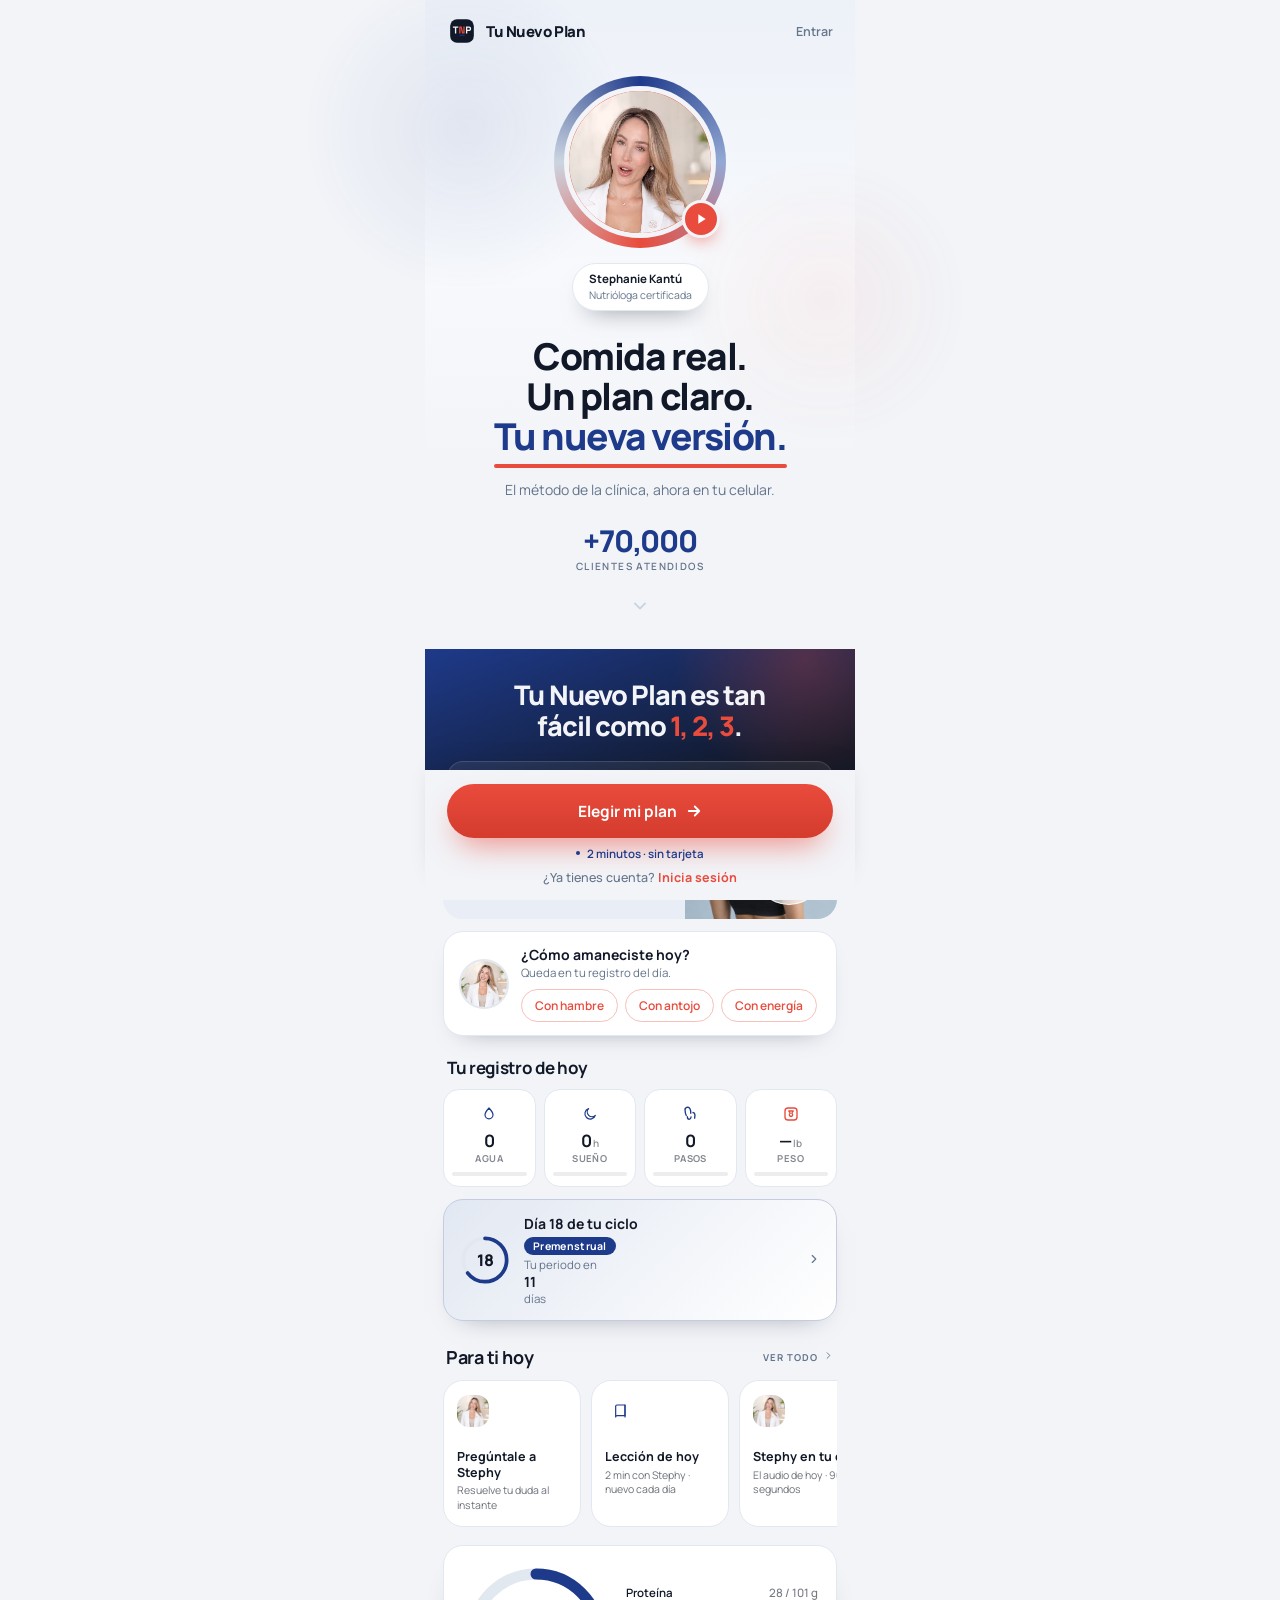
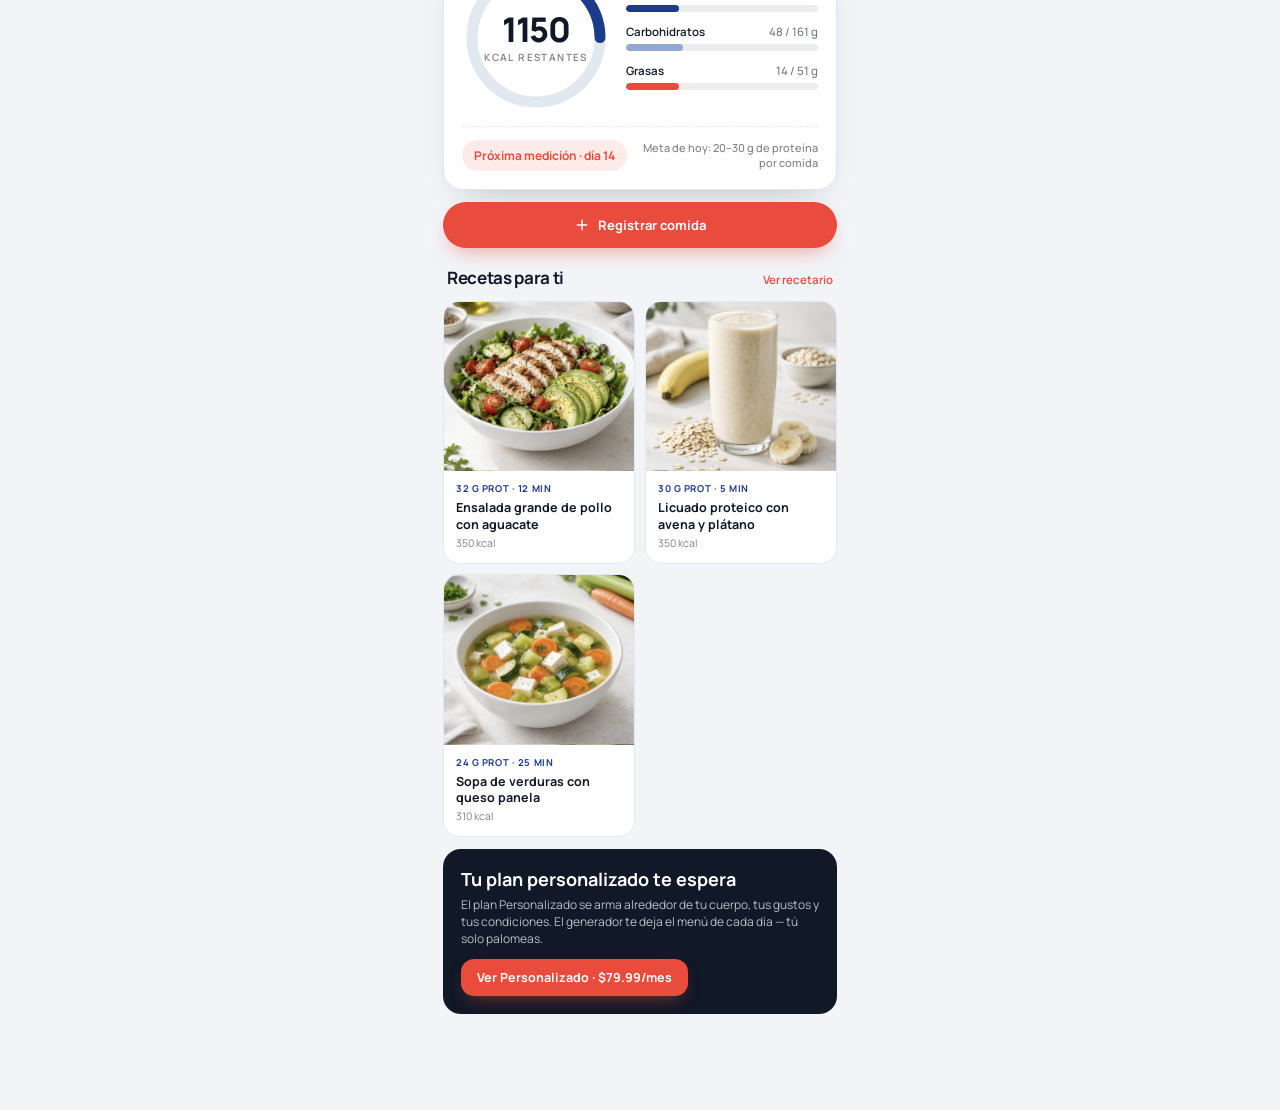
==== tnp-app-github/index.html @ 5e29c519 "Lanzamiento con tres planes: los demas programas pasan a Personalizado" ====
<!DOCTYPE html>
<html lang="es">
<head>
<meta charset="UTF-8">
<meta name="viewport" content="width=device-width, initial-scale=1.0, maximum-scale=1, user-scalable=no">
<meta name="theme-color" content="#F2F4F8">
<meta name="apple-mobile-web-app-capable" content="yes">
<meta name="apple-mobile-web-app-title" content="TNP">
<link rel="manifest" href="manifest.webmanifest">
<link rel="apple-touch-icon" sizes="180x180" href="/apple-touch-icon.png">
<title>TNP · Tu Nuevo Plan</title>
<link rel="preconnect" href="https://fonts.googleapis.com">
<link rel="preconnect" href="https://fonts.gstatic.com" crossorigin>
<link href="https://fonts.googleapis.com/css2?family=Manrope:wght@400;500;600;700;800&family=DM+Sans:opsz,wght@9..40,400;9..40,500&display=swap" rel="stylesheet">
<style>
  :root{
    /* ===== PALETA OFICIAL TNP (Brand Bible v1.0) ===== */
    --navy:#1E3A8A;      /* institucional  15% */
    --coral:#E94B3C;     /* accion / CTA    7% */
    --tinta:#111827;     /* texto          20% */
    --papel:#F2F4F8;     /* fondo          55% */
    --gris-l:#CBD5E1;    /* bordes fuertes  3% */
    --borde:#E2E8F0;     /* hairlines */
    --gris:#64748B;      /* texto secundario */
    --sombra:17,24,39;
    /* alias heredados -> todos colapsan a navy/coral/gris (el bible prohibe un color por plan) */
    --salvia:#1E3A8A; --oro:#1E3A8A; --teal:#1E3A8A; --rosewood:#1E3A8A;
    --terracota:#E94B3C; --sage:#1E3A8A; --glp:#1E3A8A; --rosa:#1E3A8A;
    --blush:#E8EDF6; --blush2:#E2E8F2; --durazno:#DCE3EE; --sup:#FFFFFF;
  }
  *{margin:0;padding:0;box-sizing:border-box;-webkit-tap-highlight-color:transparent}
  html,body{height:100%}
  body{background:var(--papel);color:var(--tinta);font-family:'Manrope',system-ui,sans-serif;-webkit-font-smoothing:antialiased}
  #app{max-width:430px;margin:0 auto;min-height:100dvh;display:flex;flex-direction:column;position:relative;background:var(--papel)}
  main{flex:1;padding:14px 18px 96px}
  .view{display:none;animation:fade .34s cubic-bezier(.22,.9,.3,1)}
  .view.on{display:block}
  @keyframes fade{from{opacity:0;transform:translateY(10px) scale(.994)}to{opacity:1;transform:none}}
  h2{font-family:'Manrope',system-ui,sans-serif;font-weight:800;letter-spacing:-0.032em}

  /* HOY */
  .hello{display:flex;justify-content:space-between;align-items:center;padding:8px 4px 2px}
  .hello h2{font-size:24px}
  .hello .sub{font-size:12px;font-weight:500;color:color-mix(in srgb,var(--tinta) 62%,var(--papel));margin-top:3px}
  .hello .sub b{color:var(--coral);font-weight:700}
  .avatar{width:42px;height:42px;border-radius:50%;background:var(--tinta);color:var(--papel);display:flex;align-items:center;justify-content:center;font-family:'Manrope',system-ui,sans-serif;font-weight:700;font-size:15px;position:relative;flex:none}
  .avatar::after{content:"";position:absolute;inset:-3px;border-radius:50%;border:2px solid var(--oro);opacity:.7}
  .week{display:flex;justify-content:space-between;margin:16px 2px 6px}
  .day{display:flex;flex-direction:column;align-items:center;gap:6px;font-size:10px;font-weight:600;letter-spacing:.08em;color:color-mix(in srgb,var(--tinta) 55%,var(--papel))}
  .day .n{width:36px;height:36px;border-radius:50%;display:flex;align-items:center;justify-content:center;font-size:13px;font-weight:600;color:var(--tinta);background:#fff;border:1px solid var(--borde)}
  .day.done .n{background:color-mix(in srgb,var(--salvia) 26%,#fff);border-color:color-mix(in srgb,var(--salvia) 55%,#fff);color:var(--sage)}
  .day.today .n{background:var(--coral);border-color:var(--coral);color:#fff;box-shadow:0 6px 14px -4px rgba(233,75,60,.55)}
  .day.today{color:var(--coral)}
  .card{background:#fff;border:1px solid var(--borde);border-radius:20px;padding:18px;margin-top:14px;position:relative;box-shadow:0 18px 34px -22px rgba(17,24,39,.32)}
  .hero{display:flex;gap:16px;align-items:center}
  .ringbox{position:relative;width:148px;height:148px;flex:none}
  .ringbox svg{transform:rotate(-90deg)}
  .ringlbl{position:absolute;inset:0;display:flex;flex-direction:column;align-items:center;justify-content:center;text-align:center}
  .ringlbl .big{font-family:'Manrope',system-ui,sans-serif;font-weight:800;font-size:34px;letter-spacing:-0.03em;line-height:1}
  .ringlbl .cap{font-size:10px;font-weight:600;letter-spacing:.14em;text-transform:uppercase;color:color-mix(in srgb,var(--tinta) 55%,#fff);margin-top:4px}
  .macros{flex:1;display:flex;flex-direction:column;gap:12px}
  .macro .top{display:flex;justify-content:space-between;font-size:11.5px;font-weight:600;margin-bottom:5px}
  .macro .top span:last-child{font-weight:500;color:color-mix(in srgb,var(--tinta) 58%,#fff)}
  .bar{height:7px;border-radius:99px;background:color-mix(in srgb,var(--tinta) 8%,#fff);overflow:hidden}
  .bar i{display:block;height:100%;border-radius:99px;transition:width .4s}
  .heroFoot{display:flex;align-items:center;justify-content:space-between;margin-top:14px;padding-top:13px;border-top:1px dashed var(--borde);gap:8px}
  .streak{display:inline-flex;align-items:center;gap:7px;font-size:12px;font-weight:700;color:var(--terracota);background:color-mix(in srgb,var(--terracota) 11%,#fff);border-radius:99px;padding:7px 12px;white-space:nowrap}
  .heroFoot .meta{font-size:11px;color:color-mix(in srgb,var(--tinta) 55%,#fff);font-weight:500;text-align:right}
  .quick{display:flex;gap:10px;margin-top:12px}
  .btn{flex:1;display:flex;align-items:center;justify-content:center;gap:8px;font-size:13px;font-weight:700;border-radius:999px;padding:14px 10px;border:none;font-family:'Manrope',system-ui,sans-serif;cursor:pointer}
  .btn.solid{background:var(--coral);color:#fff;box-shadow:0 10px 20px -8px rgba(233,75,60,.5)}
  .btn.ghost{background:#fff;border:1.5px solid color-mix(in srgb,var(--teal) 45%,#fff);color:var(--teal)}
  .btn:active{transform:scale(.98)}
  .secT{display:flex;justify-content:space-between;align-items:baseline;margin:20px 4px 10px}
  .secT h3{font-family:'Manrope',system-ui,sans-serif;font-weight:700;font-size:17px;letter-spacing:-0.02em}
  .secT a{font-size:11.5px;font-weight:600;color:var(--coral);text-decoration:none;cursor:pointer}
  .insights{display:flex;gap:10px;overflow-x:auto;padding-bottom:4px;scrollbar-width:none}
  .insights::-webkit-scrollbar{display:none}
  .ins{flex:none;width:138px;border-radius:20px;padding:14px 13px;border:1px solid transparent;cursor:pointer}
  .ins .ic{width:32px;height:32px;border-radius:12px;background:#fff;display:flex;align-items:center;justify-content:center;margin-bottom:22px}
  .ins h4{font-size:12.5px;font-weight:700;line-height:1.25;margin-bottom:3px}
  .ins p{font-size:10.5px;line-height:1.35;color:color-mix(in srgb,var(--tinta) 62%,#fff)}
  .ins.a{background:#fff;border-color:var(--borde)}
  .ins.a .ic{color:var(--rosewood)}
  .ins.b{background:#fff;border-color:var(--borde)}
  .ins.b .ic{color:var(--teal)}
  .ins.c{background:#fff;border-color:var(--borde)}
  .ins.c .ic{color:color-mix(in srgb,var(--oro) 75%,var(--tinta))}
  .meals{margin-top:4px}
  .meal{display:flex;align-items:center;gap:12px;background:#fff;border:1px solid var(--borde);border-radius:20px;padding:13px 14px;margin-top:9px;cursor:pointer;box-shadow:0 10px 20px -18px rgba(17,24,39,.35)}
  .meal .st{width:34px;height:34px;border-radius:50%;flex:none;display:flex;align-items:center;justify-content:center}
  .meal.done .st{background:color-mix(in srgb,var(--salvia) 25%,#fff);color:var(--sage)}
  .meal.next .st{background:color-mix(in srgb,var(--coral) 14%,#fff);color:var(--coral)}
  .meal.later .st{background:color-mix(in srgb,var(--tinta) 7%,#fff);color:color-mix(in srgb,var(--tinta) 45%,#fff)}
  .meal .tx{flex:1;min-width:0}
  .meal .tx b{display:block;font-size:13px;font-weight:700}
  .meal .tx span{font-size:11px;color:color-mix(in srgb,var(--tinta) 58%,#fff)}
  .meal .tx span em{font-style:normal;font-weight:600;color:var(--sage)}
  .meal .cta{font-size:11px;font-weight:700;color:var(--coral);white-space:nowrap}
  .meal .chev{color:color-mix(in srgb,var(--tinta) 35%,#fff)}
  /* upgrade CTA (nivel app) */
  .upCard{background:var(--tinta);color:#fff;border-radius:18px;padding:18px;margin-top:12px}
  .upCard h4{font-family:'Manrope',system-ui,sans-serif;font-size:18px;font-weight:700;color:#fff}
  .upCard p{font-size:12px;color:rgba(255,255,255,.72);margin:5px 0 12px}
  .upBtn{background:var(--coral);color:#fff;border:none;border-radius:13px;font-weight:700;font-size:12.5px;padding:10px 16px;font-family:'Manrope',system-ui,sans-serif;cursor:pointer;box-shadow:0 8px 18px -8px rgba(233,75,60,.6)}

  /* nav */
  .nav{position:fixed;bottom:0;left:50%;transform:translateX(-50%);width:100%;max-width:430px;display:flex;justify-content:space-around;align-items:center;background:#fff;border-top:1px solid var(--borde);padding:11px 8px calc(14px + env(safe-area-inset-bottom));z-index:50}
  .nav button{display:flex;flex-direction:column;align-items:center;gap:4px;font-size:9.5px;font-weight:600;letter-spacing:.04em;color:color-mix(in srgb,var(--tinta) 48%,#fff);background:none;border:none;font-family:'Manrope',system-ui,sans-serif;cursor:pointer}
  .nav button.on{color:var(--coral)}
  .nav button i{width:4px;height:4px;border-radius:50%;background:transparent}
  .nav button.on i{background:var(--coral)}
  .navHidden{position:absolute;width:0;height:0;opacity:0;pointer-events:none;border:none;background:none;padding:0}

  /* PLAN */
  .vhead{padding:8px 4px 2px}
  .vhead h2{font-size:24px}
  .vhead .sub{font-size:12px;font-weight:500;color:color-mix(in srgb,var(--tinta) 62%,var(--papel));margin-top:3px}
  .seg{display:flex;background:#fff;border:1px solid var(--borde);border-radius:14px;padding:4px;margin-top:12px}
  .seg button{flex:1;border:none;background:none;font-family:'Manrope',system-ui,sans-serif;font-size:12.5px;font-weight:700;padding:9px;border-radius:10px;color:color-mix(in srgb,var(--tinta) 55%,#fff);cursor:pointer}
  .seg button.on{background:var(--tinta);color:#fff}
  .pday{background:#fff;border:1px solid var(--borde);border-radius:18px;margin-top:10px;overflow:hidden}
  .pday summary{list-style:none;display:flex;align-items:center;justify-content:space-between;padding:14px 16px;font-weight:700;font-size:14px;cursor:pointer}
  .pday summary::-webkit-details-marker{display:none}
  .pday summary .kc{font-size:11px;font-weight:600;color:color-mix(in srgb,var(--tinta) 55%,#fff)}
  .pday[open] summary{border-bottom:1px solid var(--borde)}
  .prow{display:flex;gap:11px;align-items:center;padding:10px 14px;border-top:1px dashed color-mix(in srgb,var(--borde) 60%,#fff)}
  .prow:first-of-type{border-top:none}
  .prow .t{font-size:9.5px;font-weight:700;letter-spacing:.06em;text-transform:uppercase;color:#fff;background:var(--salvia);border-radius:99px;padding:3px 8px;flex:none;min-width:70px;text-align:center}
  .prow .n{font-size:12.5px;flex:1}
  .prow .m{font-size:10.5px;color:color-mix(in srgb,var(--tinta) 55%,#fff);white-space:nowrap}
  .prow .sw{font-size:10px;font-weight:700;color:var(--coral);cursor:pointer;white-space:nowrap}
  .planbtns{display:flex;gap:10px;margin-top:14px}
  /* recetario */
  .chips{display:flex;gap:7px;flex-wrap:wrap;margin-top:12px}
  .fchip{font-size:11.5px;font-weight:700;background:#fff;border:1.5px solid var(--borde);border-radius:99px;padding:7px 13px;color:color-mix(in srgb,var(--tinta) 60%,#fff);cursor:pointer;font-family:'Manrope',system-ui,sans-serif}
  .fchip.on{border-color:var(--coral);color:var(--coral);background:color-mix(in srgb,var(--coral) 8%,#fff)}
  .rgrid{display:grid;grid-template-columns:1fr 1fr;gap:10px;margin-top:12px}
  .rcard{background:#fff;border:1px solid var(--borde);border-radius:16px;padding:13px;cursor:pointer}
  .rcard .rt{font-size:9.5px;font-weight:700;letter-spacing:.06em;text-transform:uppercase;color:var(--sage);margin-bottom:5px}
  .rcard h4{font-size:12.5px;font-weight:700;line-height:1.3}
  .rcard p{font-size:10.5px;color:color-mix(in srgb,var(--tinta) 55%,#fff);margin-top:3px}

  /* RETOS */
  .retoHero{background:var(--tinta);color:#fff;border-radius:20px;padding:20px;margin-top:14px}
  .retoHero .wk{font-size:10px;font-weight:700;letter-spacing:.14em;text-transform:uppercase;color:var(--coral)}
  .retoHero h3{font-family:'Manrope',system-ui,sans-serif;font-weight:700;font-size:22px;letter-spacing:-0.02em;margin:6px 0 4px;color:#fff}
  .retoHero p{font-size:12.5px;color:rgba(255,255,255,.72)}
  .retoHero .prog{height:8px;border-radius:99px;background:rgba(255,255,255,.15);margin-top:14px;overflow:hidden}
  .retoHero .prog i{display:block;height:100%;width:57%;background:var(--coral);border-radius:99px}
  .retoHero .plabel{display:flex;justify-content:space-between;font-size:10.5px;margin-top:7px;color:rgba(255,255,255,.6)}
  /* PLAN VIVO — hero de la pestaña Plan */
  .planHero{position:relative;overflow:hidden;border-radius:20px;padding:22px 20px 20px;margin-top:14px;color:#fff;box-shadow:0 22px 44px -26px rgba(var(--sombra),.6)}
  .planHero::before{content:"";position:absolute;width:190px;height:190px;border-radius:50%;background:rgba(255,255,255,.16);top:-78px;right:-46px;filter:blur(4px);pointer-events:none}
  .planHero::after{content:"";position:absolute;width:130px;height:130px;border-radius:50%;background:rgba(255,255,255,.10);bottom:-56px;left:-34px;pointer-events:none}
  .planHero .ph-top{position:relative;display:flex;align-items:center;gap:14px}
  .planHero .ph-ic{width:52px;height:52px;flex:none;border-radius:16px;background:rgba(255,255,255,.18);border:1px solid rgba(255,255,255,.32);display:flex;align-items:center;justify-content:center}
  .planHero .ph-ic svg{width:26px;height:26px;color:#fff}
  .planHero .eyebrow{font-size:10px;font-weight:700;letter-spacing:.16em;text-transform:uppercase;color:rgba(255,255,255,.78)}
  .planHero h2{font-family:'Manrope',system-ui,sans-serif;font-weight:700;font-size:27px;line-height:1;letter-spacing:-.02em;margin:4px 0 0;color:#fff}
  .planHero .live{position:relative;display:inline-flex;align-items:center;gap:8px;margin-top:13px;background:rgba(255,255,255,.17);border:1px solid rgba(255,255,255,.34);border-radius:999px;padding:6px 14px;font-size:11px;font-weight:800;letter-spacing:.04em;color:#fff}
  .planHero .live .dot{width:8px;height:8px;border-radius:50%;background:#fff;animation:pvivo 1.8s ease-out infinite}
  @keyframes pvivo{0%{box-shadow:0 0 0 0 rgba(255,255,255,.55)}70%{box-shadow:0 0 0 9px rgba(255,255,255,0)}100%{box-shadow:0 0 0 0 rgba(255,255,255,0)}}
  .planHero .ph-sub{position:relative;font-size:12.5px;line-height:1.5;color:rgba(255,255,255,.88);margin-top:13px;max-width:36ch}
  .planHero .ph-stats{position:relative;display:flex;gap:8px;margin-top:15px}
  .planHero .ph-stat{flex:1;background:rgba(255,255,255,.14);border:1px solid rgba(255,255,255,.24);border-radius:13px;padding:9px 8px;text-align:center}
  .planHero .ph-stat b{display:block;font-family:'Manrope',system-ui,sans-serif;font-weight:700;font-size:17px;line-height:1}
  .planHero .ph-stat span{display:block;font-size:9px;font-weight:700;letter-spacing:.06em;text-transform:uppercase;color:rgba(255,255,255,.72);margin-top:3px}
  .retoBtn{margin-top:14px;width:100%;background:var(--coral);border:none;color:#fff;font-weight:700;font-size:13px;border-radius:14px;padding:12px;font-family:'Manrope',system-ui,sans-serif;cursor:pointer;box-shadow:0 8px 18px -8px rgba(233,75,60,.6)}
  .rrow{display:flex;align-items:center;gap:12px;background:#fff;border:1px solid var(--borde);border-radius:16px;padding:11px 14px;margin-top:9px}
  .rrow .pos{width:30px;height:30px;border-radius:10px;display:flex;align-items:center;justify-content:center;font-family:'Manrope',system-ui,sans-serif;font-weight:700;font-size:13px;flex:none;background:color-mix(in srgb,var(--tinta) 7%,#fff)}
  .rrow.top1 .pos{background:color-mix(in srgb,var(--oro) 30%,#fff);color:color-mix(in srgb,var(--oro) 80%,var(--tinta))}
  .rrow .nm{flex:1;font-size:13px;font-weight:600}
  .rrow .nm span{display:block;font-size:10.5px;font-weight:500;color:color-mix(in srgb,var(--tinta) 55%,#fff)}
  .rrow .pts{font-size:12.5px;font-weight:700;color:var(--sage)}
  .rrow.me{border-color:var(--coral);box-shadow:0 8px 18px -12px rgba(233,75,60,.5)}
  .logro{display:flex;gap:11px;background:#fff;border:1px solid var(--borde);border-radius:16px;padding:12px 14px;margin-top:9px;font-size:12px}
  .logro .av2{width:32px;height:32px;border-radius:50%;background:color-mix(in srgb,var(--salvia) 30%,#fff);color:var(--sage);display:flex;align-items:center;justify-content:center;font-family:'Manrope',system-ui,sans-serif;font-weight:700;flex:none}
  .logro p{color:color-mix(in srgb,var(--tinta) 70%,#fff);line-height:1.4}
  .logro b{color:var(--tinta)}
  .logro .like{font-size:10.5px;font-weight:700;color:var(--coral);cursor:pointer;white-space:nowrap;align-self:center}
  /* videos */
  .vrow{display:flex;gap:12px;background:#fff;border:1px solid var(--borde);border-radius:16px;padding:12px;margin-top:9px;cursor:pointer;align-items:center}
  .vrow .th{width:56px;height:56px;border-radius:13px;background:color-mix(in srgb,var(--rosewood) 14%,#fff);color:var(--rosewood);display:flex;align-items:center;justify-content:center;flex:none}
  .vrow b{font-size:13px;display:block}
  .vrow span{font-size:11px;color:color-mix(in srgb,var(--tinta) 55%,#fff)}
  .vrow .badge{margin-left:auto;font-size:9px;font-weight:700;letter-spacing:.06em;text-transform:uppercase;background:color-mix(in srgb,var(--rosewood) 14%,#fff);color:var(--rosewood);border-radius:99px;padding:3px 8px;white-space:nowrap}

  /* TIENDA */
  .kitCard{border-radius:20px;padding:20px;margin-top:14px;background:var(--tinta);color:#fff}
  .kitCard .tag{font-size:9.5px;font-weight:700;letter-spacing:.14em;text-transform:uppercase;background:var(--coral);color:#fff;border-radius:99px;padding:4px 10px}
  .kitCard h3{font-family:'Manrope',system-ui,sans-serif;font-size:24px;margin:10px 0 4px;color:#fff}
  .kitCard p{font-size:12.5px;color:rgba(255,255,255,.72);max-width:250px}
  .kitCard .pr{font-family:'Manrope',system-ui,sans-serif;font-weight:700;font-size:26px;margin-top:10px;color:#fff}
  .kitCard .pr small{font-size:12px;font-family:'Manrope',system-ui,sans-serif;font-weight:500;color:rgba(255,255,255,.6)}
  .kitBtn{display:inline-block;margin-top:12px;background:var(--coral);color:#fff;font-weight:700;font-size:13px;border-radius:14px;padding:11px 20px;border:none;font-family:'Manrope',system-ui,sans-serif;cursor:pointer;box-shadow:0 10px 20px -8px rgba(233,75,60,.5)}
  .savRow{display:flex;align-items:center;justify-content:space-between;background:#fff;border:1px solid var(--borde);border-radius:16px;padding:12px 16px;margin-top:12px;font-size:12.5px;font-weight:600}
  .tog{width:44px;height:26px;border-radius:99px;background:color-mix(in srgb,var(--tinta) 12%,#fff);position:relative;cursor:pointer;transition:.2s;flex:none}
  .tog::after{content:"";position:absolute;top:3px;left:3px;width:20px;height:20px;border-radius:50%;background:#fff;box-shadow:0 2px 6px rgba(17,24,39,.25);transition:.2s}
  .tog.on{background:var(--sage)}
  .tog.on::after{left:21px}
  .prods{display:grid;grid-template-columns:1fr 1fr;gap:10px;margin-top:12px}
  .prod{background:#fff;border:1px solid var(--borde);border-radius:18px;padding:14px;position:relative}
  .prod .sw2{width:34px;height:34px;border-radius:12px;margin-bottom:10px;display:flex;align-items:center;justify-content:center;color:#fff;font-family:'Manrope',system-ui,sans-serif;font-weight:700;font-size:14px}
  .prod .pimg{width:100%;aspect-ratio:1;border-radius:14px;overflow:hidden;background:color-mix(in srgb,var(--blush) 40%,#fff);margin-bottom:10px;display:flex;align-items:center;justify-content:center}
  .prod .pimg img{width:100%;height:100%;object-fit:cover;display:block}
  .prod h4{font-size:13.5px;font-weight:700}
  .prod p{font-size:10.5px;color:color-mix(in srgb,var(--tinta) 58%,#fff);margin:2px 0 8px}
  .prod .pfoot{display:flex;align-items:center;justify-content:space-between}
  .prod .pp{font-family:'Manrope',system-ui,sans-serif;font-weight:700;font-size:16px}
  .prod .pp s{font-size:11px;color:color-mix(in srgb,var(--tinta) 45%,#fff);font-weight:400;margin-right:3px}
  .prod .add{font-size:10.5px;font-weight:700;color:var(--coral);cursor:pointer}
  .prod .sub{position:absolute;top:12px;right:12px;font-size:8.5px;font-weight:700;letter-spacing:.06em;text-transform:uppercase;background:color-mix(in srgb,var(--salvia) 22%,#fff);color:var(--sage);padding:3px 7px;border-radius:99px}
  .fda{font-size:9.5px;line-height:1.5;color:color-mix(in srgb,var(--tinta) 50%,var(--papel));margin-top:16px;padding-top:12px;border-top:1px solid var(--borde)}

  /* PERFIL */
  .pcard{display:flex;align-items:center;gap:14px;background:#fff;border:1px solid var(--borde);border-radius:20px;padding:18px;margin-top:14px}
  .pcard .avatar{width:54px;height:54px;font-size:19px}
  .pcard h3{font-family:'Manrope',system-ui,sans-serif;font-size:19px;font-weight:700}
  .lvl{display:inline-flex;font-size:10px;font-weight:700;letter-spacing:.08em;text-transform:uppercase;background:color-mix(in srgb,var(--oro) 25%,#fff);color:color-mix(in srgb,var(--oro) 75%,var(--tinta));border-radius:99px;padding:4px 10px;margin-top:4px}
  .prow2{display:flex;justify-content:space-between;align-items:center;background:#fff;border:1px solid var(--borde);border-radius:16px;padding:13px 16px;margin-top:9px;font-size:13px;font-weight:600;gap:10px}
  .prow2 span:last-child{font-weight:500;font-size:12px;color:color-mix(in srgb,var(--tinta) 58%,#fff);text-align:right}
  .progcard{background:#fff;border:1px solid var(--borde);border-radius:20px;padding:16px;margin-top:9px}
  .progcard .top{display:flex;justify-content:space-between;font-size:12px;font-weight:600;margin-bottom:7px}
  .progcard .top span:last-child{color:var(--sage)}
  .progcard .bar{height:8px}
  .progcard .bar i{background:var(--sage)}
  .pnote{font-size:10.5px;color:color-mix(in srgb,var(--tinta) 55%,var(--papel));margin-top:8px}
  .demoRow{display:flex;gap:7px;margin-top:10px}
  .demoRow .fchip{flex:1;text-align:center}

  /* sheet + toast */
  .sheetBg{position:fixed;inset:0;background:rgba(17,24,39,.45);z-index:120;display:none;align-items:flex-end;justify-content:center}
  .sheetBg.on{display:flex}
  .sheet{background:var(--papel);border-radius:20px 26px 0 0;width:100%;max-width:430px;padding:22px 20px calc(24px + env(safe-area-inset-bottom));animation:up .28s;max-height:80dvh;overflow-y:auto}
  @keyframes up{from{transform:translateY(40px);opacity:0}to{transform:none;opacity:1}}
  .sheet h3{font-family:'Manrope',system-ui,sans-serif;font-weight:700;font-size:20px;letter-spacing:-0.02em;margin-bottom:4px}
  .sheet .sm{font-size:12px;color:color-mix(in srgb,var(--tinta) 60%,var(--papel));margin-bottom:12px}
  .sheet ul{list-style:none;margin:10px 0}
  .sheet ul li{font-size:13px;padding:7px 0 7px 18px;position:relative;border-top:1px dashed var(--borde)}
  .sheet ul li:first-child{border-top:none}
  .sheet ul li::before{content:"";position:absolute;left:0;top:14px;width:6px;height:6px;border-radius:50%;background:var(--coral)}
  #toast{position:fixed;left:50%;transform:translateX(-50%) translateY(20px);bottom:104px;background:var(--tinta);color:#fff;font-size:12.5px;font-weight:600;border-radius:99px;padding:10px 18px;opacity:0;transition:.3s;z-index:130;pointer-events:none;white-space:nowrap}
  #toast.on{opacity:1;transform:translateX(-50%) translateY(0)}

  /* ONBOARDING */
  #onb,#acceso{position:fixed;inset:0;background:var(--papel);z-index:100;display:none;justify-content:center;overflow-y:auto;-webkit-overflow-scrolling:touch}
  #acceso{z-index:120}
  #acceso.on{display:flex}
  .accLink{display:block;text-align:center;margin-top:14px;font-size:13px;font-weight:700;color:var(--navy);cursor:pointer;text-decoration:underline}
  .accNota{font-size:12px;line-height:1.55;color:var(--gris);margin-top:12px}
  .accErr{background:var(--coral-bg,#FBE5E2);color:var(--coral);border-radius:10px;padding:10px 12px;font-size:12.5px;font-weight:600;margin-top:12px}
  #onb.on{display:flex}
  .onbIn{width:100%;max-width:430px;padding:26px 22px calc(26px + env(safe-area-inset-bottom));display:flex;flex-direction:column;min-height:100dvh}
  .onbTop{display:flex;align-items:center;justify-content:space-between}
  .lg{display:flex;flex-direction:column;align-items:center;line-height:1}
  .lg .t{font-family:'Manrope',system-ui,sans-serif;font-weight:700;letter-spacing:-.045em;font-size:20px;color:var(--tinta)}
  .lg .f{width:24px;height:2.6px;border-radius:99px;background:var(--coral);margin:3px 0 2.5px}
  .lg .s{font-size:5.6px;font-weight:600;letter-spacing:.42em;color:var(--tinta);text-indent:.42em}
  .onbTop a{font-size:11.5px;font-weight:600;color:color-mix(in srgb,var(--tinta) 55%,#fff);cursor:pointer;text-decoration:underline;text-underline-offset:3px}
  .dots{display:flex;gap:6px;justify-content:center;margin:18px 0 8px}
  .dots i{width:7px;height:7px;border-radius:50%;background:var(--borde)}
  .dots i.on{background:var(--coral);width:20px;border-radius:99px}
  .onbStep{flex:1;display:flex;flex-direction:column;justify-content:flex-start;padding-top:6px;padding-bottom:28px}
  .onbStep .k{font-size:11px;font-weight:800;letter-spacing:.16em;text-transform:uppercase;color:var(--coral);margin-bottom:8px}
  .onbStep h1{font-family:'Manrope',system-ui,sans-serif;font-weight:800;font-size:clamp(26px,7vw,32px);letter-spacing:-0.035em;line-height:1.12;margin-bottom:8px}
  .onbStep .d{font-size:13.5px;color:color-mix(in srgb,var(--tinta) 62%,var(--papel));margin-bottom:18px}
  .opt{display:flex;align-items:center;gap:12px;background:#fff;border:1.5px solid var(--borde);border-radius:16px;padding:14px 16px;margin-top:9px;cursor:pointer;font-size:14px;font-weight:600}
  .opt .sw3{width:12px;height:12px;border-radius:4px;flex:none}
  .opt.on{border-color:var(--coral);box-shadow:0 8px 18px -12px rgba(233,75,60,.5)}
  .opt small{display:block;font-size:11px;font-weight:500;color:color-mix(in srgb,var(--tinta) 55%,#fff)}
  .inRow{display:flex;gap:10px;margin-top:9px}
  .inp{flex:1;background:#fff;border:1.5px solid var(--borde);border-radius:14px;padding:12px 14px}
  .inp label{display:block;font-size:10px;font-weight:700;letter-spacing:.08em;text-transform:uppercase;color:color-mix(in srgb,var(--tinta) 50%,#fff);margin-bottom:3px}
  .inp input{border:none;background:none;font-family:'Manrope',system-ui,sans-serif;font-size:20px;font-weight:700;letter-spacing:-.02em;width:100%;color:var(--tinta);outline:none}
  .inp input::placeholder{color:color-mix(in srgb,var(--tinta) 22%,#fff);font-weight:500}
  .inp select{border:none;background:none;font-family:'Manrope',system-ui,sans-serif;font-size:19px;font-weight:600;width:100%;color:var(--tinta);outline:none;appearance:none;-webkit-appearance:none;padding:0}
  .uSeg{display:inline-flex;gap:4px;margin-left:8px;vertical-align:middle}
  .uNote{margin-left:6px;font-size:10px;font-weight:600;letter-spacing:.06em;text-transform:uppercase;color:color-mix(in srgb,var(--tinta) 45%,#fff)}
  .ftin{display:flex;align-items:baseline;gap:12px}
  .ftin span{display:inline-flex;align-items:baseline;gap:1px}
  .ftin input{width:2.2ch;min-width:0;flex:none;text-align:left}
  .ftin i{font-style:normal;font-size:16px;font-weight:600;color:color-mix(in srgb,var(--tinta) 42%,#fff)}
  .uSeg b{cursor:pointer;font-weight:700;font-size:10px;padding:2px 8px;border-radius:99px;border:1px solid var(--borde);color:color-mix(in srgb,var(--tinta) 50%,#fff);letter-spacing:.02em}
  .uSeg b.on{background:var(--coral);border-color:var(--coral);color:#fff}
  .tags{display:flex;gap:7px;flex-wrap:wrap;margin-top:9px}
  .ackBox{margin-top:16px;background:#fff;border:1.5px solid var(--borde);border-radius:14px;padding:13px 14px}
  .ackBox label{display:flex;gap:10px;align-items:flex-start;cursor:pointer}
  .ackBox input{appearance:none;-webkit-appearance:none;flex:0 0 20px;width:20px;height:20px;margin:1px 0 0;border:2px solid var(--gris-l);border-radius:6px;background:#fff;cursor:pointer;position:relative}
  .ackBox input:checked{background:var(--coral);border-color:var(--coral)}
  .ackBox input:checked::after{content:'';position:absolute;left:5px;top:1px;width:5px;height:10px;border:solid #fff;border-width:0 2.5px 2.5px 0;transform:rotate(45deg)}
  .ackBox span{font-size:12px;line-height:1.55;color:var(--gris)}
  .ackBox a{color:var(--navy);font-weight:700;text-decoration:underline}
  .onbBtn{width:100%;background:linear-gradient(180deg,var(--coral),#D43C2E);color:#fff;border:none;border-radius:999px;font-family:'Manrope',system-ui,sans-serif;font-weight:700;font-size:15px;padding:16px;cursor:pointer;box-shadow:0 14px 26px -10px rgba(233,75,60,.55);margin-top:18px}
  .resNums{display:grid;grid-template-columns:1fr 1fr;gap:10px;margin:14px 0}
  .resN{background:#fff;border:1px solid var(--borde);border-bottom:4px solid var(--coral);border-radius:16px;padding:16px;text-align:center}
  .resN b{font-family:'Manrope',system-ui,sans-serif;font-size:26px;font-weight:600;display:block;color:var(--coral)}
  .resN span{font-size:10.5px;font-weight:700;text-transform:uppercase;letter-spacing:.06em;color:color-mix(in srgb,var(--tinta) 55%,#fff)}

  .ins.d{background:#fff;border-color:var(--borde)}
  .ins.d .ic{color:var(--terracota)}
  .ins .ic.ph{padding:0;overflow:hidden}
  .ins .ic.ph img{width:100%;height:100%;object-fit:cover}
  .sosBtn{position:fixed;bottom:100px;right:max(14px,calc(50% - 201px));z-index:60;width:56px;height:56px;border-radius:50%;
    background:var(--coral);color:#fff;border:none;font-family:'Manrope',system-ui,sans-serif;font-weight:800;font-size:13px;letter-spacing:.02em;
    cursor:pointer;box-shadow:0 12px 26px -8px rgba(233,75,60,.65), 0 0 0 6px color-mix(in srgb,var(--coral) 14%,transparent)}
  .sosBtn:active{transform:scale(.94)}
  .sph{width:54px;height:54px;border-radius:50%;object-fit:cover;border:2px solid var(--oro);flex:none}
  .shead{display:flex;gap:12px;align-items:center;margin-bottom:10px}
  .shead h3{margin:0}
  .shead .sm{margin:0}
  .sit{display:flex;gap:7px;flex-wrap:wrap;margin:6px 0 12px}
  .guion{background:#fff;border:1px solid var(--borde);border-radius:14px;padding:13px 15px;font-size:13px}
  .guion b{display:block;font-size:11px;letter-spacing:.08em;text-transform:uppercase;color:var(--terracota);margin-bottom:5px}
  .guion ul{margin:0 0 8px}
  .guion .tip{font-size:12px;color:var(--gris,#64748B);border-top:1px dashed var(--borde);padding-top:8px;color:color-mix(in srgb,var(--tinta) 60%,#fff)}
  .aud{display:flex;align-items:center;gap:12px;background:#fff;border:1px solid var(--borde);border-radius:14px;padding:11px 13px;margin-top:8px}
  .aud .pl{width:38px;height:38px;border-radius:50%;background:color-mix(in srgb,var(--rosewood) 14%,#fff);color:var(--rosewood);display:flex;align-items:center;justify-content:center;flex:none;cursor:pointer;border:none}
  .aud b{font-size:12.5px;display:block}
  .aud span{font-size:10.5px;color:color-mix(in srgb,var(--tinta) 55%,#fff)}
  .obS{display:flex;align-items:center;gap:13px;background:linear-gradient(135deg,color-mix(in srgb,var(--blush) 55%,#fff),#fff);border:1px solid var(--borde);border-radius:20px;padding:13px 15px;margin-bottom:22px;box-shadow:0 18px 36px -30px rgba(var(--sombra),.7)}
  .obS img{width:54px;height:54px;flex:none;border-radius:50%;object-fit:cover;object-position:50% 16%;border:2.5px solid #fff;box-shadow:0 8px 16px -10px rgba(var(--sombra),.8)}
  .obS .t{flex:1;min-width:0}
  .obS .t b{display:block;font-size:10px;font-weight:800;letter-spacing:.13em;text-transform:uppercase;color:var(--coral)}
  .obS .t span{display:block;font-size:12.5px;line-height:1.42;color:var(--tinta);font-weight:500;margin-top:4px}
  .withS{display:flex;align-items:center;gap:9px;background:#fff;border:1px solid var(--borde);border-radius:99px;padding:6px 14px 6px 6px;font-size:11.5px;font-weight:700;margin-bottom:14px;width:fit-content}
  .withS img{width:28px;height:28px;border-radius:50%;object-fit:cover}

  /* HABITOS */
  .habGrid{display:grid;grid-template-columns:1fr 1fr 1fr 1fr;gap:8px;margin-top:10px}
  .habTile{background:#fff;border:1px solid var(--borde);border-radius:16px;padding:11px 8px 10px;text-align:center;cursor:pointer;position:relative}
  .habTile:active{transform:scale(.97)}
  .habIc{width:26px;height:26px;margin:0 auto 5px;display:flex;align-items:center;justify-content:center}
  .habV{font-family:'Manrope',system-ui,sans-serif;font-weight:700;font-size:17px;line-height:1;color:var(--tinta)}
  .habV small{font-size:10px;font-weight:600;font-family:'Manrope',system-ui,sans-serif;margin-left:1px;color:color-mix(in srgb,var(--tinta) 50%,#fff)}
  .habL{font-size:9.5px;font-weight:700;letter-spacing:.04em;text-transform:uppercase;color:color-mix(in srgb,var(--tinta) 52%,#fff);margin-top:3px}
  .habBar{height:4px;border-radius:99px;background:color-mix(in srgb,var(--tinta) 8%,#fff);overflow:hidden;margin-top:7px}
  .habBar i{display:block;height:100%;border-radius:99px;transition:width .4s}
  .chk{display:flex;align-items:center;gap:9px;font-size:12.5px;font-weight:600;margin-top:12px;color:color-mix(in srgb,var(--tinta) 75%,#fff);cursor:pointer}
  .chk input{width:18px;height:18px;accent-color:var(--coral)}

  /* SCANNER */
  .scanWrap{position:relative;width:100%;height:210px;border-radius:20px;overflow:hidden;background:#111827;margin-top:4px;display:flex;align-items:center;justify-content:center}
  .scanWrap video{width:100%;height:100%;object-fit:cover}
  .scanFrame{position:absolute;inset:34px 34px;border:2px solid rgba(255,255,255,.9);border-radius:16px;box-shadow:0 0 0 100vmax rgba(17,24,39,.35)}
  .scanFrame::after{content:"";position:absolute;left:8px;right:8px;top:50%;height:2px;background:var(--coral);box-shadow:0 0 10px 1px var(--coral);animation:scanline 2s ease-in-out infinite}
  @keyframes scanline{0%,100%{top:14%}50%{top:86%}}
  .scanHint{position:absolute;bottom:10px;left:50%;transform:translateX(-50%);font-size:11px;font-weight:600;color:#fff;background:rgba(17,24,39,.6);padding:5px 12px;border-radius:99px;white-space:nowrap;max-width:90%;text-align:center}
  .scanCand{display:flex;align-items:center;gap:12px;justify-content:space-between;background:#fff;border:1.5px solid var(--coral);border-radius:16px;padding:12px 14px;margin-top:12px;box-shadow:0 8px 18px -12px rgba(233,75,60,.5)}
  .scanCand b{font-size:14px;display:block}
  .scanCand span{font-size:11.5px;color:color-mix(in srgb,var(--tinta) 55%,#fff)}
  .scanList{display:flex;gap:7px;flex-wrap:wrap}

  /* MURO DE PROGRESO */
  .transHead{display:flex;align-items:center;justify-content:space-between;gap:10px;background:var(--tinta);color:#fff;border-radius:18px;padding:14px 16px;margin-top:14px}
  .transHead b{font-family:'Manrope',system-ui,sans-serif;font-size:15px;display:block}
  .transHead span{font-size:11px;color:rgba(255,255,255,.68)}
  .transCard{background:#fff;border:1px solid var(--borde);border-radius:20px;overflow:hidden;margin-top:12px}
  .transPics{display:grid;grid-template-columns:1fr 1fr;gap:2px;background:var(--borde)}
  .transPics figure{position:relative;margin:0;aspect-ratio:7/8;background:var(--papel)}
  .transPics img{width:100%;height:100%;object-fit:cover;display:block}
  .transPics figcaption{position:absolute;top:8px;left:8px;font-size:9px;font-weight:800;letter-spacing:.08em;color:#fff;background:rgba(17,24,39,.62);padding:3px 8px;border-radius:99px}
  .transBody{padding:13px 15px 15px}
  .transTop{display:flex;align-items:center;gap:10px}
  .transTop .av2{width:32px;height:32px;border-radius:50%;background:color-mix(in srgb,var(--salvia) 30%,#fff);color:var(--sage);display:flex;align-items:center;justify-content:center;font-family:'Manrope',system-ui,sans-serif;font-weight:700;flex:none}
  .transTop b{font-size:13px;display:block}
  .transTop span{font-size:10.5px;color:color-mix(in srgb,var(--tinta) 55%,#fff)}
  .transTop .like{margin-left:auto;font-size:10.5px;font-weight:700;color:var(--coral);cursor:pointer;white-space:nowrap}
  .transBody p{font-size:12.5px;line-height:1.45;color:color-mix(in srgb,var(--tinta) 78%,#fff);margin-top:9px;font-style:italic}

  /* MI PROGRESO */
  .miFotos{display:grid;grid-template-columns:repeat(3,1fr);gap:9px;margin-top:12px}
  .fotoSlot{background:#fff;border:1px solid var(--borde);border-radius:16px;overflow:hidden;position:relative;aspect-ratio:1/1;display:flex;flex-direction:column;align-items:center;justify-content:center}
  .fotoSlot img{width:100%;height:100%;object-fit:cover;position:absolute;inset:0}
  .fotoSlot span{position:absolute;bottom:0;left:0;right:0;font-size:10px;font-weight:700;color:#fff;background:linear-gradient(transparent,rgba(17,24,39,.7));padding:14px 8px 6px;text-align:center}
  .fotoSlot.add{border-style:dashed;border-color:color-mix(in srgb,var(--coral) 45%,#fff);cursor:pointer}
  .fotoSlot.add span{position:static;background:none;color:var(--coral);padding:6px 4px}
  .fotoAdd{width:34px;height:34px;border-radius:50%;background:color-mix(in srgb,var(--coral) 12%,#fff);color:var(--coral);display:flex;align-items:center;justify-content:center}
  .upl{display:flex;align-items:center;gap:12px;background:#fff;border:1.5px dashed color-mix(in srgb,var(--coral) 45%,#fff);border-radius:16px;padding:16px;cursor:pointer;font-size:13px;font-weight:600;color:var(--coral)}

  /* ENTRENA */
  .woHero{position:relative;border-radius:18px;overflow:hidden;margin-top:14px;color:#fff;padding:18px;min-height:140px;display:flex;flex-direction:column;justify-content:flex-end;cursor:pointer}
  .woHero .tag{font-size:10px;font-weight:700;letter-spacing:.14em;text-transform:uppercase;color:var(--coral)}
  .woHero h3{font-family:'Manrope',system-ui,sans-serif;font-weight:700;font-size:21px;margin:5px 0 4px;color:#fff;line-height:1.15}
  .woHero p{font-size:12px;color:rgba(255,255,255,.82)}
  .woHero .play{position:absolute;top:16px;right:16px;width:46px;height:46px;border-radius:50%;background:rgba(255,255,255,.92);color:var(--tinta);display:flex;align-items:center;justify-content:center}
  .woHero .play svg{width:20px;height:20px}
  .woGrid{display:grid;grid-template-columns:1fr 1fr;gap:10px;margin-top:12px}
  .woCard{background:#fff;border:1px solid var(--borde);border-radius:16px;overflow:hidden;cursor:pointer}
  .woCard:active{transform:scale(.98)}
  .woThumb{height:82px;display:flex;align-items:center;justify-content:center;position:relative}
  .woThumb .pl{width:34px;height:34px;border-radius:50%;background:rgba(255,255,255,.88);color:var(--tinta);display:flex;align-items:center;justify-content:center}
  .woThumb .dur{position:absolute;bottom:6px;right:6px;font-size:9.5px;font-weight:700;background:rgba(17,24,39,.55);color:#fff;border-radius:99px;padding:2px 7px}
  .woBody{padding:9px 11px 11px}
  .woBody h4{font-size:12.5px;font-weight:700;line-height:1.25}
  .woBody .m{font-size:9.5px;font-weight:700;color:color-mix(in srgb,var(--tinta) 52%,#fff);margin-top:4px;text-transform:uppercase;letter-spacing:.04em}
  .exRow{display:flex;justify-content:space-between;align-items:center;gap:10px;padding:9px 0;border-top:1px dashed var(--borde);font-size:13px}
  .exRow:first-of-type{border-top:none}
  .exRow b{font-weight:600}
  .exRow span{font-size:12px;font-weight:700;color:var(--teal);white-space:nowrap}

  /* ONBOARDING femenino */
  .lg2{display:flex;align-items:center;gap:9px}
  .lg2 svg{border-radius:11px}
  .lg2 span{font-family:'Manrope',system-ui,sans-serif;font-weight:700;font-size:17px;letter-spacing:-.01em;color:var(--tinta)}
  .opt{border-radius:20px;box-shadow:0 10px 22px -18px rgba(17,24,39,.4)}
  .opt.on{border-color:var(--coral);background:linear-gradient(180deg,#fff,var(--blush))}
  .opt .oic{width:44px;height:44px;border-radius:15px;flex:none;display:flex;align-items:center;justify-content:center;color:#fff;box-shadow:0 8px 16px -8px rgba(17,24,39,.4)}
  .opt .oic svg{width:22px;height:22px}
  .opt .ot{flex:1;min-width:0}
  .opt .ot b{display:block;font-size:15px;font-weight:600;line-height:1.15}
  .opt .ot small{display:block;font-size:11.5px;color:var(--gris);font-weight:400;margin-top:1px}
  .opt .rad{width:23px;height:23px;border-radius:50%;border:2px solid var(--borde);flex:none}
  .opt.on .rad{border-color:var(--coral);background:var(--coral);box-shadow:inset 0 0 0 4px #fff}
  .dots i.on{background:var(--coral)}
  .resN{border-bottom-color:var(--coral)}

  /* BIENVENIDA */
  #welcome{position:fixed;inset:0;z-index:110;display:none;justify-content:center;background:var(--papel);overflow-y:auto;overflow-x:hidden;-webkit-overflow-scrolling:touch}
  #welcome.on{display:flex}
  .wlIn{width:100%;max-width:430px;position:relative;display:flex;flex-direction:column;min-height:100dvh;background:linear-gradient(180deg,var(--blush) 0%,#F7F9FC 24%,var(--papel) 46%)}
  .wblob{position:absolute;border-radius:50%;filter:blur(3px);opacity:.5;pointer-events:none}
  .wblob.b1{width:200px;height:200px;background:radial-gradient(circle,var(--durazno),transparent 70%);top:30px;left:-75px}
  .wblob.b2{width:170px;height:170px;background:radial-gradient(circle,var(--blush2),transparent 70%);top:120px;right:-60px}
  .wtop{position:relative;z-index:2;display:flex;justify-content:flex-end;align-items:center;padding:calc(16px + env(safe-area-inset-top)) 22px 0}
  .wtop a{font-size:12.5px;font-weight:600;color:var(--gris);cursor:pointer}
  .wbody{position:relative;z-index:2;flex:1;display:flex;flex-direction:column;padding:0 22px}

  /* apertura: logo + Stephy */
  .wOpen{display:flex;flex-direction:column;align-items:center;text-align:center;margin-top:6px}
  .wLogo{display:flex;flex-direction:column;align-items:center;gap:9px}
  .wLogo svg{width:52px;height:52px}
  .wLogo b{font-family:'Manrope',system-ui,sans-serif;font-weight:800;font-size:21px;letter-spacing:-.035em;color:var(--tinta)}
  .wHalo{position:relative;margin-top:20px;width:132px;height:132px;display:flex;align-items:center;justify-content:center}
  .wHalo::before{content:"";position:absolute;inset:0;border-radius:50%;background:conic-gradient(from 210deg,var(--durazno),var(--blush2),var(--oro),var(--durazno))}
  .wHalo img,.wHalo video{position:relative;width:116px;height:116px;border-radius:50%;object-fit:cover;object-position:50% 18%;border:4px solid var(--papel);background:var(--coral);display:block}
  .wHalo{cursor:pointer}
  .wSnd{position:absolute;right:2px;bottom:6px;z-index:3;width:32px;height:32px;border-radius:50%;background:var(--coral);color:#fff;display:flex;align-items:center;justify-content:center;border:3px solid var(--papel);box-shadow:0 8px 18px -8px rgba(233,75,60,.9)}
  .wSnd svg{width:14px;height:14px}
  .wSnd .ic2{display:none}
  .wSnd.on .ic1{display:none}
  .wSnd.on .ic2{display:block}
  .wSnd.on{background:var(--tinta)}
  .wCred{margin-top:15px;display:inline-flex;align-items:center;gap:8px;background:#fff;border:1px solid var(--borde);border-radius:999px;padding:8px 16px;box-shadow:0 12px 26px -16px rgba(var(--sombra),.6);cursor:pointer}
  .wCred .tx{display:flex;flex-direction:column;gap:2px;text-align:left}
  .wCred b{font-size:11.5px;font-weight:700;color:var(--tinta);line-height:1.2}
  .wCred i{font-style:normal;font-size:10.5px;color:var(--gris)}
  .wCred .pl{width:26px;height:26px;border-radius:50%;background:var(--coral);color:#fff;display:flex;align-items:center;justify-content:center;flex:none}
  .wCred .pl svg{width:11px;height:11px}

  /* 1-2-3 */
  .wEasy{margin:28px -22px 0;padding:30px 22px 32px;position:relative;overflow:hidden;
    background:linear-gradient(160deg,#1E3A8A 0%,var(--tinta) 48%,#111827 100%)}
  .wEasy::before{content:"";position:absolute;width:280px;height:280px;border-radius:50%;top:-130px;right:-90px;
    background:radial-gradient(circle,rgba(233,75,60,.28),transparent 66%);pointer-events:none}
  .wEasy::after{content:"";position:absolute;width:220px;height:220px;border-radius:50%;bottom:-120px;left:-80px;
    background:radial-gradient(circle,rgba(255,255,255,.12),transparent 70%);pointer-events:none}
  .wEasy h1{position:relative;font-family:'Manrope',system-ui,sans-serif;font-weight:800;font-size:27px;line-height:1.16;letter-spacing:-.035em;color:var(--papel);text-align:center;text-wrap:balance}
  .wEasy h1 em{font-style:normal;color:var(--coral)}
  .wSteps{position:relative;margin-top:20px;display:flex;flex-direction:column;gap:10px}
  .wStep{display:flex;align-items:center;gap:14px;background:rgba(255,255,255,.08);border:1px solid rgba(255,255,255,.14);border-radius:16px;padding:14px 15px;backdrop-filter:blur(6px)}
  .wStep .n{flex:none;width:36px;height:36px;border-radius:12px;background:rgba(233,75,60,.14);border:1px solid rgba(233,75,60,.42);color:var(--coral);font-family:'Manrope',system-ui,sans-serif;font-weight:800;font-size:17px;display:flex;align-items:center;justify-content:center}
  .wStep b{display:block;font-size:14.5px;font-weight:600;color:var(--papel);line-height:1.2}
  .wStep span{display:block;font-size:11.5px;color:rgba(242,244,248,.7);line-height:1.35;margin-top:2px}

  .wSec{margin-top:30px}
  .wSec .kick{font-size:10px;font-weight:700;letter-spacing:.16em;text-transform:uppercase;color:var(--coral);text-align:center}
  .wSec h2{font-family:'Manrope',system-ui,sans-serif;font-weight:800;font-size:22px;line-height:1.2;color:var(--tinta);margin:7px 0 4px;letter-spacing:-.03em;text-align:center}
  .wSec .sd{font-size:12.5px;color:var(--gris);line-height:1.5;text-align:center;max-width:32ch;margin:0 auto}

  /* lista de planes — mismo look del Paso 1 del quiz */
  .wPills{display:flex;flex-direction:column;gap:9px;margin-top:16px}
  .wPill{display:flex;align-items:center;gap:12px;background:#fff;border:1.5px solid var(--borde);border-radius:20px;padding:14px 15px;cursor:pointer;box-shadow:0 10px 22px -18px rgba(var(--sombra),.5);transition:transform .12s ease,border-color .12s ease,box-shadow .12s ease}
  .wPill .pi{width:44px;height:44px;border-radius:15px;flex:none;display:flex;align-items:center;justify-content:center;color:#fff;background:linear-gradient(135deg,var(--pa),color-mix(in srgb,var(--pa) 58%,var(--tinta)));box-shadow:0 8px 16px -8px rgba(var(--sombra),.55)}
  .wPill .pi svg{width:22px;height:22px}
  .wPill .pt{flex:1;min-width:0}
  .wPill b{display:block;font-size:15px;font-weight:700;letter-spacing:.02em;line-height:1.15;color:var(--tinta)}
  .wPill span{display:block;font-size:11.5px;color:var(--gris);font-weight:400;line-height:1.35;margin-top:2px}
  .wPill .ch{width:24px;height:24px;flex:none;border-radius:50%;background:color-mix(in srgb,var(--pa) 12%,#fff);color:var(--pa);display:flex;align-items:center;justify-content:center}
  .wPill .ch svg{width:13px;height:13px}
  .wPill:active{transform:scale(.985);border-color:var(--pa);box-shadow:0 14px 26px -18px rgba(var(--sombra),.7)}

  /* 3 razones */
  .wWhy{margin-top:16px;background:var(--sup);border:1px solid var(--borde);border-radius:20px;overflow:hidden;box-shadow:0 18px 40px -30px rgba(var(--sombra),.65)}
  .wWhyR{display:flex;align-items:flex-start;gap:12px;padding:14px 15px;border-bottom:1px solid var(--borde)}
  .wWhyR:last-child{border-bottom:0}
  .wWhyR .ci{width:32px;height:32px;flex:none;border-radius:50%;background:var(--blush);color:var(--coral);display:flex;align-items:center;justify-content:center}
  .wWhyR .ci svg{width:15px;height:15px}
  .wWhyR b{display:block;font-size:13px;color:var(--tinta);font-weight:700;line-height:1.25}
  .wWhyR span{display:block;font-size:11.5px;color:var(--gris);line-height:1.4;margin-top:2px}

  /* la clínica */
  .wClin{margin-top:30px;background:var(--tinta);color:var(--papel);border-radius:20px;padding:19px 17px;box-shadow:0 22px 46px -30px rgba(var(--sombra),.9)}
  .wClin .ky{font-size:10px;font-weight:700;letter-spacing:.16em;text-transform:uppercase;color:var(--coral)}
  .wClin h3{font-family:'Manrope',system-ui,sans-serif;font-size:19px;font-weight:800;letter-spacing:-.025em;line-height:1.2;margin:7px 0 12px;color:var(--papel)}
  .wClin .st{display:flex;gap:9px}
  .wClin .s{flex:1;background:rgba(255,255,255,.07);border:1px solid rgba(255,255,255,.12);border-radius:13px;padding:11px 8px;text-align:center}
  .wClin .s b{display:block;font-family:'Manrope',system-ui,sans-serif;font-size:17px;font-weight:800;letter-spacing:-.02em;color:#fff;line-height:1.1}
  .wClin .s span{display:block;font-size:9.5px;color:rgba(242,244,248,.72);line-height:1.3;margin-top:4px}
  .wClin p{font-size:11.5px;color:rgba(242,244,248,.75);line-height:1.45;margin-top:12px}

  .wMan{margin:28px 0 0;text-align:center;font-family:'Manrope',system-ui,sans-serif;font-weight:600;font-size:19px;line-height:1.35;letter-spacing:-.02em;color:var(--tinta)}
  .wMan b{color:var(--coral);font-weight:800}
  .wLegal{margin:14px 0 18px;text-align:center;font-size:10.5px;line-height:1.5;color:var(--gris);opacity:.85}

  .wfoot .ctaWrap{display:flex;flex-direction:column;gap:8px;transition:opacity .25s ease,transform .25s ease}
  .wfoot.enPlanes .ctaWrap{opacity:0;transform:translateY(8px);pointer-events:none;height:0;overflow:hidden;margin:0}
  .wfoot{position:sticky;bottom:0;z-index:4;padding:14px 22px calc(14px + env(safe-area-inset-bottom));display:flex;flex-direction:column;gap:8px;background:var(--papel);box-shadow:0 -14px 26px -18px rgba(var(--sombra),.42)}
  .wcta{display:flex;align-items:center;justify-content:center;gap:8px;background:linear-gradient(180deg,var(--coral),#D43C2E);color:#fff;font-family:'Manrope',system-ui,sans-serif;font-size:15.5px;font-weight:700;padding:16px;border:none;border-radius:999px;box-shadow:0 16px 30px -10px rgba(233,75,60,.6);cursor:pointer;width:100%}
  .wcta svg{width:18px;height:18px}
  .wRe{display:flex;align-items:center;justify-content:center;gap:7px;font-size:11.5px;font-weight:600;color:var(--sage)}
  .wRe i{width:4px;height:4px;border-radius:50%;background:var(--salvia);display:block;flex:none}
  .walt{text-align:center;font-size:12.5px;color:var(--gris);font-weight:500}
  .walt b{color:var(--coral);font-weight:700;cursor:pointer}

  /* movimiento: entrada en cascada */
  @keyframes wIn{from{opacity:0;transform:translateY(14px)}to{opacity:1;transform:none}}
  #welcome.on .wAnim{animation:wIn .5s cubic-bezier(.22,.9,.3,1) both}
  #welcome.on .wAnim{animation-delay:var(--d,0ms)}
  @media (prefers-reduced-motion:reduce){
    #welcome.on .wAnim{animation:none;opacity:1;transform:none}
    .wPill{transition:none}
  }
  /* etiqueta del plan mas elegido */
  .wPill .tag{display:inline-block;font-size:8px;font-weight:800;letter-spacing:.07em;text-transform:uppercase;color:var(--pa);background:color-mix(in srgb,var(--pa) 13%,#fff);border:1px solid color-mix(in srgb,var(--pa) 26%,#fff);border-radius:999px;padding:2px 6px;margin-left:6px;vertical-align:2px;white-space:nowrap}
  .wPill .pi{position:relative;overflow:hidden}
  /* Opcion E: foto del programa + etiqueta "para quien es" + precio */
  .wPill .pf{width:52px;height:52px;border-radius:16px;flex:none;position:relative;overflow:hidden;background:var(--blush);box-shadow:0 8px 16px -9px rgba(var(--sombra),.5)}
  .wPill .pf img{position:absolute;width:202%;left:-51%;top:50%;transform:translateY(-50%);display:block}
  .wPill .lbl{display:block;font-size:8.5px;font-weight:800;letter-spacing:.13em;text-transform:uppercase;color:var(--coral);line-height:1.25;margin-bottom:3px}
  .wPill .rt{display:flex;flex-direction:column;align-items:flex-end;gap:6px;flex:none}
  .wPill .pr{font-size:12px;font-weight:800;color:var(--navy);letter-spacing:-.01em;white-space:nowrap}
  .wPill .pi::after{content:"";position:absolute;inset:0;background:linear-gradient(145deg,rgba(255,255,255,.38),transparent 52%);pointer-events:none}

  /* hoja de detalle de plan */
  .pdH{display:flex;align-items:center;gap:12px;margin-bottom:10px}
  .pdH .ic{width:44px;height:44px;flex:none;border-radius:14px;display:flex;align-items:center;justify-content:center;background:color-mix(in srgb,var(--pa) 14%,#fff);color:var(--pa)}
  .pdH .ic svg{width:22px;height:22px}
  .pdH h3{margin:0;font-size:21px;color:var(--tinta);font-weight:800;letter-spacing:-.03em}
  .pdH span{display:block;font-size:12px;color:var(--gris);line-height:1.3;margin-top:2px}
  .pdWho{font-size:12.5px;color:var(--tinta);background:color-mix(in srgb,var(--pa) 9%,#fff);border:1px solid color-mix(in srgb,var(--pa) 24%,var(--borde));border-radius:14px;padding:11px 13px;line-height:1.45}
  .pdWho b{color:var(--pa)}
  .pdTop{display:flex;gap:12px}
  .pdTop .pdWho{flex:1;align-self:center;margin:0}
  .pdVid{position:relative;flex:none;width:118px;aspect-ratio:9/16;border-radius:16px;overflow:hidden;background:var(--tinta);cursor:pointer;box-shadow:0 10px 26px -12px rgba(var(--sombra),.5)}
  .pdVid img,.pdVid video,.pdVid iframe{position:absolute;inset:0;width:100%;height:100%;object-fit:cover;border:0;display:block}
  .pdVid img{animation:vidZoom 15s ease-in-out infinite alternate}
  .pdVid::after{content:"";position:absolute;inset:0;background:linear-gradient(180deg,rgba(17,24,39,0) 34%,rgba(17,24,39,.74));pointer-events:none}
  .pdVid.playing::after{display:none}
  .pdVid.playing .pdPlay,.pdVid.playing .pdCap{display:none}
  .pdPlay{position:absolute;left:50%;top:57%;transform:translate(-50%,-50%);width:42px;height:42px;border-radius:50%;background:var(--coral);display:flex;align-items:center;justify-content:center;z-index:2;box-shadow:0 8px 20px -5px rgba(233,75,60,.75)}
  .pdPlay svg{width:15px;height:15px;fill:#fff;margin-left:2px}
  .pdPlay::before{content:"";position:absolute;inset:-7px;border-radius:50%;border:2px solid rgba(255,255,255,.55);animation:pulsoVid 2.4s ease-out infinite}
  .pdCap{position:absolute;left:9px;right:9px;bottom:9px;z-index:2;color:#fff;font-size:9.5px;font-weight:800;letter-spacing:.04em;line-height:1.25;text-transform:uppercase}
  .pdCap span{display:block;font-weight:600;letter-spacing:0;text-transform:none;opacity:.82;font-size:9px;margin-top:2px}
  .pdVid video{background:#111827}
  .pdMini{position:absolute;left:50%;top:50%;transform:translate(-50%,-50%);width:40px;height:40px;border-radius:50%;background:rgba(17,24,39,.55);display:flex;align-items:center;justify-content:center;z-index:3;opacity:0;transition:opacity .18s;pointer-events:none}
  .pdMini svg{width:14px;height:14px;fill:#fff;margin-left:2px}
  .pdVid.pausa .pdMini{opacity:1}
  .pdBar{position:absolute;left:0;right:0;bottom:0;height:3px;background:rgba(255,255,255,.22);z-index:3;pointer-events:none}
  .pdBar i{display:block;height:100%;width:0;background:var(--coral);transition:width .2s linear}
  @keyframes vidZoom{from{transform:scale(1)}to{transform:scale(1.13)}}
  @keyframes pulsoVid{0%{transform:scale(.9);opacity:.9}70%{transform:scale(1.4);opacity:0}100%{opacity:0}}
  @media (prefers-reduced-motion:reduce){.pdVid img{animation:none}.pdPlay::before{animation:none}}
  .pdN{display:flex;gap:9px;margin-top:10px}
  .pdN>div{flex:1;background:var(--sup);border:1px solid var(--borde);border-radius:13px;padding:11px 12px}
  .pdN .k{font-size:9px;font-weight:700;letter-spacing:.1em;text-transform:uppercase;color:var(--gris)}
  .pdN .v{font-size:11.5px;font-weight:600;color:var(--tinta);margin-top:3px;line-height:1.3}
  .pdInc{list-style:none;margin:12px 0 0;padding:0;display:flex;flex-direction:column;gap:7px}
  .pdInc li{display:flex;gap:9px;font-size:12.5px;line-height:1.35;color:var(--tinta);align-items:flex-start}
  .pdInc li::before{content:"";flex:none;width:16px;height:16px;margin-top:1px;border-radius:50%;background:color-mix(in srgb,var(--pa) 18%,#fff)}

  /* CHAT · Pregúntale a Stephy */
  .chatBox{background:color-mix(in srgb,var(--blush) 45%,#fff);border:1px solid var(--borde);border-radius:18px;padding:12px;max-height:230px;overflow-y:auto;display:flex;flex-direction:column;gap:8px}
  .cmsg{max-width:82%;font-size:13px;line-height:1.45;padding:10px 13px;border-radius:16px}
  .cmsg.s{align-self:flex-start;background:#fff;border:1px solid var(--borde);border-bottom-left-radius:5px;color:var(--tinta)}
  .cmsg.u{align-self:flex-end;background:var(--coral);color:#fff;border-bottom-right-radius:5px}
  .cmsg.typing{opacity:.7;font-style:italic}
  .chatIn{display:flex;gap:8px;margin-top:10px}
  .chatIn input{flex:1;background:#fff;border:1.5px solid var(--borde);border-radius:999px;padding:12px 16px;font-family:'Manrope',system-ui,sans-serif;font-size:13px;color:var(--tinta);outline:none}
  .chatIn input:focus{border-color:var(--coral)}
  .chatSend{flex:none;border:none;background:var(--coral);color:#fff;border-radius:999px;padding:0 18px;font-family:'Manrope',system-ui,sans-serif;font-weight:700;font-size:13px;cursor:pointer}

  /* LOGROS */
  .badges{display:grid;grid-template-columns:1fr 1fr 1fr;gap:10px;margin-top:9px}
  .badge{background:#fff;border:1px solid var(--borde);border-radius:16px;padding:12px 8px;text-align:center;position:relative;box-shadow:0 8px 18px -16px rgba(17,24,39,.4)}
  .badge .bic{width:42px;height:42px;margin:0 auto 6px;border-radius:50%;display:flex;align-items:center;justify-content:center;color:#fff}
  .badge b{font-size:11px;font-weight:700;line-height:1.2;display:block;color:var(--tinta)}
  .badge small{font-size:9px;color:var(--gris);font-weight:600}
  .badge.lock{opacity:.55}
  .badge.lock .bic{background:color-mix(in srgb,var(--tinta) 12%,#fff)!important;color:color-mix(in srgb,var(--tinta) 40%,#fff)}
  .badge.lock b{color:var(--gris)}
  /* PROGRESO extra */
  .metaRow{display:flex;align-items:center;gap:7px;font-size:11.5px;font-weight:600;color:var(--gris);margin:2px 0 6px}
  .metaRow b{color:var(--salvia);font-weight:800}
  .metaRow .mdot{width:16px;height:0;border-top:2px dashed var(--salvia);flex:none}
  /* ===== Como voy (progreso Hoy/Semana/Mes) ===== */
  .cvCard{background:#fff;border:1px solid var(--borde);border-radius:20px;padding:14px 15px 14px;margin-top:9px;box-shadow:0 12px 26px -22px rgba(var(--sombra),.5)}
  .cvCard .seg{margin-top:0;margin-bottom:13px}
  .cvHead{display:flex;justify-content:space-between;align-items:baseline;margin-bottom:2px}
  .cvHead b{font-size:26px;font-weight:800;letter-spacing:-.03em;color:var(--tinta)}
  .cvHead b small{font-size:13px;font-weight:700;color:var(--gris);margin-left:3px;letter-spacing:0}
  .cvHead span{font-size:12px;font-weight:800;color:var(--navy)}
  .cvHead span.sube{color:var(--gris)}
  .cvStats{display:grid;grid-template-columns:repeat(3,1fr);gap:8px;margin-top:10px}
  .cvStat{background:var(--papel);border-radius:13px;padding:9px 10px}
  .cvStat b{display:block;font-size:16px;font-weight:800;letter-spacing:-.02em;color:var(--tinta);line-height:1.1}
  .cvStat span{display:block;font-size:9px;font-weight:700;letter-spacing:.07em;text-transform:uppercase;color:var(--gris);margin-top:4px}
  .cvLeg{display:flex;gap:13px;font-size:10px;color:var(--gris);font-weight:600;margin-top:4px;flex-wrap:wrap}
  .cvLeg i{display:inline-block;width:14px;height:0;border-top:3px solid var(--navy);vertical-align:middle;margin-right:5px;border-radius:2px}
  .cvLeg i.pt{width:7px;height:7px;border:none;background:var(--gris-l);border-radius:50%}
  .cvLeg i.mt{border-top:2px dashed var(--coral)}
  .cvDemo{font-size:10.5px;font-weight:600;color:var(--gris);background:var(--papel);border-radius:10px;padding:7px 10px;margin-top:10px;line-height:1.4}
  .cvDemo b{color:var(--coral);font-weight:800}
  .cvScore{display:flex;align-items:baseline;gap:6px;margin-bottom:11px}
  .cvScore b{font-size:26px;font-weight:800;letter-spacing:-.03em;color:var(--tinta);white-space:nowrap;flex:none}
  .cvScore span{font-size:12px;font-weight:600;color:var(--gris)}
  .cvHoy{display:flex;flex-direction:column;gap:9px}
  .cvItem{display:flex;align-items:center;gap:10px;font-size:13px;font-weight:600;color:var(--gris)}
  .cvItem .ck{width:22px;height:22px;border-radius:50%;flex:none;border:2px solid var(--gris-l);display:flex;align-items:center;justify-content:center;color:#fff}
  .cvItem .ck svg{width:12px;height:12px}
  .cvItem.ok{color:var(--tinta)}
  .cvItem.ok .ck{background:var(--navy);border-color:var(--navy)}
  .cvItem small{margin-left:auto;font-size:11px;color:var(--gris);font-weight:700}
  .cvItem.tap{cursor:pointer}
  .cvItem.tap small{color:var(--coral)}
  /* ===== Premios ===== */
  .prNext{background:linear-gradient(135deg,var(--navy),color-mix(in srgb,var(--navy) 55%,var(--tinta)));color:#fff;border-radius:20px;padding:16px;margin-top:9px;position:relative;overflow:hidden}
  .prNext::after{content:"";position:absolute;right:-30px;top:-30px;width:120px;height:120px;border-radius:50%;background:rgba(255,255,255,.06)}
  .prNext .k{font-size:9.5px;font-weight:800;letter-spacing:.14em;text-transform:uppercase;color:#FF9A8E}
  .prNext h4{font-size:19px;font-weight:800;letter-spacing:-.02em;margin:4px 0 3px;color:#fff}
  .prNext p{font-size:12px;color:rgba(255,255,255,.82);margin:0;line-height:1.4}
  .prNext .bar{height:7px;background:rgba(255,255,255,.18);border-radius:99px;margin-top:13px;overflow:hidden}
  .prNext .bar i{display:block;height:100%;background:var(--coral);border-radius:99px}
  .prNext .fal{font-size:11.5px;font-weight:700;margin-top:7px;color:#fff}
  .prList{display:flex;flex-direction:column;gap:7px;margin-top:8px}
  .prRow{display:flex;align-items:center;gap:11px;background:#fff;border:1px solid var(--borde);border-radius:16px;padding:10px 13px}
  .prRow .ic{width:36px;height:36px;border-radius:12px;flex:none;display:flex;align-items:center;justify-content:center;background:var(--papel);color:var(--gris)}
  .prRow .ic svg{width:18px;height:18px}
  .prRow .tx{flex:1;min-width:0}
  .prRow .tx b{display:block;font-size:13px;font-weight:800;color:var(--tinta)}
  .prRow .tx span{display:block;font-size:11px;color:var(--gris);margin-top:1px}
  .prRow .st{font-size:9.5px;font-weight:800;letter-spacing:.07em;text-transform:uppercase;color:var(--gris);white-space:nowrap}
  .prRow.won{cursor:pointer;border-color:color-mix(in srgb,var(--coral) 32%,var(--borde))}
  .prRow.won .ic{background:var(--coral);color:#fff}
  .prRow.won .st{color:var(--coral)}
  .prRow.lock .tx b{color:var(--gris)}
  .prNota{font-size:10.5px;color:var(--gris);line-height:1.45;margin:9px 4px 0}
  .celeb{text-align:center;padding:4px 2px 0;position:relative;overflow:hidden}
  .celeb .medal{width:84px;height:84px;border-radius:50%;margin:6px auto 12px;background:linear-gradient(135deg,var(--coral),color-mix(in srgb,var(--coral) 55%,var(--navy)));display:flex;align-items:center;justify-content:center;color:#fff;box-shadow:0 18px 34px -14px rgba(233,75,60,.7);animation:medalIn .6s cubic-bezier(.2,1.4,.4,1) both;position:relative;z-index:1}
  .celeb .medal svg{width:40px;height:40px}
  .celeb .k{font-size:10px;font-weight:800;letter-spacing:.16em;text-transform:uppercase;color:var(--coral);position:relative;z-index:1}
  .celeb h3{font-size:24px;margin:5px 0 6px;position:relative;z-index:1}
  .celeb p{font-size:13px;color:var(--gris);line-height:1.45;margin:0 auto;max-width:290px;position:relative;z-index:1}
  .celeb .gift{margin-top:15px;background:var(--papel);border-radius:16px;padding:13px;text-align:left;display:flex;gap:11px;align-items:center;position:relative;z-index:1}
  .celeb .gift .gi{width:38px;height:38px;border-radius:12px;background:var(--navy);color:#fff;display:flex;align-items:center;justify-content:center;flex:none}
  .celeb .gift .gi svg{width:19px;height:19px}
  .celeb .gift b{display:block;font-size:13px;color:var(--tinta)}
  .celeb .gift span{display:block;font-size:11.5px;color:var(--gris);margin-top:1px}
  .celeb .pend{font-size:11.5px;color:var(--gris);margin-top:10px;line-height:1.4;position:relative;z-index:1}
  .celeb .code{margin-top:10px;font-size:12px;color:var(--gris);position:relative;z-index:1}
  .celeb .code b{display:inline-block;font-size:17px;font-weight:800;letter-spacing:.08em;color:var(--navy);background:#fff;border:1.5px dashed var(--navy);border-radius:10px;padding:5px 12px;margin-top:5px}
  .confeti{position:absolute;inset:0;pointer-events:none;z-index:0}
  .confeti i{position:absolute;top:-14px;width:7px;height:11px;border-radius:2px;animation:caer 2.4s ease-in forwards}
  @keyframes medalIn{from{transform:scale(.3) rotate(-25deg);opacity:0}to{transform:none;opacity:1}}
  @keyframes caer{to{transform:translateY(560px) rotate(560deg);opacity:0}}
  /* ===== Cuenta (Supabase) ===== */
  .acct{background:#fff;border:1px solid var(--borde);border-radius:18px;padding:13px 15px;margin-top:10px}
  .acct b{display:block;font-size:14px;font-weight:800;color:var(--tinta)}
  .acct>span{display:block;font-size:11.5px;color:var(--gris);margin-top:2px;line-height:1.4}
  .acct.on{border-color:color-mix(in srgb,var(--navy) 30%,var(--borde));background:color-mix(in srgb,var(--navy) 5%,#fff)}
  .acctRow{display:flex;justify-content:space-between;align-items:center;margin-top:8px;gap:10px}
  .acctRow small{font-size:11px;color:var(--gris);font-weight:600}
  .acctRow a{font-size:11.5px;font-weight:700;color:var(--coral);cursor:pointer;white-space:nowrap}
  .acctOk{margin-top:9px;font-size:12px;color:var(--tinta);background:color-mix(in srgb,var(--navy) 7%,#fff);border-radius:11px;padding:9px 11px;line-height:1.4}
  /* ===== Gratitud ===== */
  .gratBox{margin-top:9px;display:flex;gap:7px}
  .gratBox input{flex:1;min-width:0;border:1.5px solid var(--borde);border-radius:12px;padding:10px 12px;font-family:inherit;font-size:13px;color:var(--tinta);background:#fff}
  .gratBox input:focus{outline:none;border-color:var(--navy)}
  .gratBox button{flex:none;border:none;border-radius:12px;background:var(--navy);color:#fff;font-family:inherit;font-weight:700;font-size:12.5px;padding:0 14px;cursor:pointer}
  .gratDone{margin-top:8px;font-size:12px;color:var(--tinta);background:color-mix(in srgb,var(--navy) 7%,#fff);border-radius:11px;padding:8px 11px;line-height:1.4}
  .gratDone em{font-style:normal;font-weight:700}
  .ciCard.grat{align-items:flex-start}
  .gratList{display:flex;flex-direction:column;gap:7px;margin-top:9px}
  .gratItem{background:#fff;border:1px solid var(--borde);border-radius:14px;padding:11px 13px}
  .gratItem .d{font-size:9.5px;font-weight:800;letter-spacing:.1em;text-transform:uppercase;color:var(--coral)}
  .gratItem p{margin:3px 0 0;font-size:13px;color:var(--tinta);line-height:1.4}
  .gratEmpty{background:#fff;border:1.5px dashed var(--borde);border-radius:14px;padding:14px 16px;font-size:12px;color:var(--gris);text-align:center;margin-top:9px;line-height:1.45}
  @media (prefers-reduced-motion:reduce){.celeb .medal,.confeti i{animation:none}.confeti{display:none}}
  .measLine{font-size:11px;font-weight:600;color:var(--gris);margin-top:6px}
  .miBtns{display:flex;gap:9px;margin-top:11px}
  .miBtns .btn{flex:1;font-size:12px;padding:10px 6px;display:flex;align-items:center;justify-content:center;gap:5px}
  .miBtns .btn svg{width:15px;height:15px}
  /* HOY — racha elevada + check-in de Stephy */
  .topline{margin:4px 4px 0}
  .streakChip{display:inline-flex;align-items:center;gap:7px;background:linear-gradient(135deg,color-mix(in srgb,var(--oro) 26%,#fff),color-mix(in srgb,var(--coral) 22%,#fff));border:1px solid color-mix(in srgb,var(--oro) 42%,#fff);color:var(--terracota);font-weight:600;font-size:12.5px;padding:7px 14px;border-radius:999px}
  .streakChip svg{width:16px;height:16px}
  .streakChip b{font-family:'Manrope',system-ui,sans-serif;font-size:15px;font-weight:900;color:var(--coral);line-height:1}
  .ciCard{display:flex;gap:12px;align-items:center;background:#fff;border:1px solid var(--borde);border-radius:20px;padding:13px 15px;margin-top:12px;box-shadow:0 12px 26px -20px rgba(17,24,39,.5)}
  .ciCard .ciph{width:50px;height:50px;border-radius:50%;object-fit:cover;border:2px solid var(--borde);flex:none}
  .ciCard .cibody{flex:1;min-width:0}
  .ciCard .cibody b{display:block;font-size:14px;font-weight:700;color:var(--tinta)}
  .ciCard .cibody span{display:block;font-size:11.5px;color:var(--gris);margin-top:1px}
  .ciopts{display:flex;gap:7px;margin-top:9px;flex-wrap:wrap}
  .cichip{border:1.5px solid color-mix(in srgb,var(--coral) 35%,#fff);background:#fff;color:var(--coral);font-family:'Manrope',system-ui,sans-serif;font-weight:600;font-size:12px;padding:7px 13px;border-radius:999px;cursor:pointer;transition:.15s}
  .cichip:hover{background:var(--coral);color:#fff}
  .ciCard.done{background:linear-gradient(135deg,color-mix(in srgb,var(--salvia) 20%,#fff),#fff);border-color:color-mix(in srgb,var(--salvia) 42%,#fff)}
  .ciCard .cidone{margin-left:auto;width:30px;height:30px;border-radius:50%;background:var(--sage);color:#fff;display:flex;align-items:center;justify-content:center;flex:none}
  .ciCard .cidone svg{width:17px;height:17px}
  /* CICLO — tarjeta en Hoy */
  .cycleCard{display:flex;align-items:center;gap:13px;background:linear-gradient(135deg,var(--blush2),#fff);border:1px solid color-mix(in srgb,var(--rosa) 26%,#fff);border-radius:20px;padding:14px 15px;margin-top:12px;cursor:pointer;box-shadow:0 12px 26px -20px rgba(17,24,39,.5)}
  .cycleCard .cyMini{width:52px;height:52px;flex:none;position:relative}
  .cycleCard .cyMini .lab{position:absolute;inset:0;display:flex;align-items:center;justify-content:center;font-family:'Manrope',system-ui,sans-serif;font-weight:800;font-size:16px;color:var(--tinta)}
  .cycleCard .cyTx{flex:1;min-width:0}
  .cycleCard .cyTx b{display:block;font-size:14px;font-weight:700;color:var(--tinta)}
  .cycleCard .cyTx .ph{display:inline-block;font-size:10.5px;font-weight:700;letter-spacing:.03em;padding:2px 9px;border-radius:99px;margin:3px 0 2px;color:#fff}
  .cycleCard .cyTx span{display:block;font-size:11.5px;color:var(--gris)}
  .cycleCard.setup{background:linear-gradient(135deg,color-mix(in srgb,var(--rosa) 14%,#fff),#fff)}
  .cycleCard .cySet{flex:none;background:var(--rosa);color:#fff;border:none;font-family:'Manrope',system-ui,sans-serif;font-weight:700;font-size:12px;padding:9px 15px;border-radius:99px;cursor:pointer}
  /* CICLO — pantalla completa */
  #cycle{position:fixed;inset:0;background:var(--papel);z-index:105;display:none;overflow-y:auto}
  #cycle.on{display:block}
  #cycle .cyIn{max-width:430px;margin:0 auto;padding:16px 18px 60px;min-height:100dvh;background:linear-gradient(180deg,var(--blush2) 0,#F7F9FC 140px,var(--papel) 320px)}
  .cyHead{display:flex;align-items:center;gap:12px;padding:4px 0 6px}
  .cyHead .bk{width:38px;height:38px;border-radius:50%;background:#fff;border:1px solid var(--borde);display:flex;align-items:center;justify-content:center;cursor:pointer;flex:none;color:var(--tinta)}
  .cyHead h2{font-family:'Manrope',system-ui,sans-serif;font-size:22px;font-weight:700;color:var(--tinta)}
  .cyHead .edit{margin-left:auto;font-size:12px;font-weight:700;color:var(--rosa);cursor:pointer}
  .cyRingWrap{display:flex;flex-direction:column;align-items:center;text-align:center;margin:8px 0 6px}
  .cyRing{position:relative;width:168px;height:168px}
  .cyRing .ctr{position:absolute;inset:0;display:flex;flex-direction:column;align-items:center;justify-content:center;text-align:center;pointer-events:none}
  .cyRing .ctr .d{font-family:'Manrope',system-ui,sans-serif;font-weight:800;font-size:36px;line-height:1;color:var(--tinta)}
  .cyRing .ctr .of{font-size:11px;font-weight:600;color:var(--gris);letter-spacing:.03em;margin-top:2px}
  .cyRingWrap .phase{display:inline-block;font-size:12px;font-weight:700;letter-spacing:.02em;padding:5px 14px;border-radius:99px;color:#fff;margin-top:2px}
  .cyRingWrap .pred{font-size:13px;color:color-mix(in srgb,var(--tinta) 78%,var(--papel));margin-top:8px;font-weight:500}
  .cyRingWrap .pred b{color:var(--rosa);font-weight:800}
  .cyBtns{display:flex;gap:9px;margin:14px 0 4px}
  .cyBtns .btn{flex:1;font-size:12.5px;padding:11px 6px}
  .cyLegend{display:flex;justify-content:center;flex-wrap:wrap;gap:12px;margin:14px 0 4px;font-size:10.5px;font-weight:600;color:var(--gris)}
  .cyLegend span{display:flex;align-items:center;gap:5px}
  .cyLegend .dt{width:10px;height:10px;border-radius:3px}
  .cySec{font-family:'Manrope',system-ui,sans-serif;font-size:17px;font-weight:700;color:var(--tinta);margin:22px 0 10px}
  .cyCalCard{background:#fff;border:1px solid var(--borde);border-radius:20px;padding:14px;box-shadow:0 12px 26px -22px rgba(17,24,39,.5)}
  .cyMonthNav{display:flex;align-items:center;justify-content:space-between;margin-bottom:10px}
  .cyMonthNav b{font-size:14px;font-weight:700;color:var(--tinta);text-transform:capitalize}
  .cyMonthNav button{width:30px;height:30px;border-radius:50%;border:1px solid var(--borde);background:var(--papel);cursor:pointer;color:var(--tinta);display:flex;align-items:center;justify-content:center}
  .cyGrid{display:grid;grid-template-columns:repeat(7,1fr);gap:4px;text-align:center}
  .cyGrid .dow{font-size:9.5px;font-weight:700;color:var(--gris);text-transform:uppercase;letter-spacing:.04em;padding-bottom:3px}
  .cyGrid .cell{aspect-ratio:1;display:flex;align-items:center;justify-content:center;font-size:12px;font-weight:600;color:var(--tinta);border-radius:50%;position:relative}
  .cyGrid .cell.per{background:var(--coral);color:#fff;font-weight:700}
  .cyGrid .cell.perF{border:1.6px dashed color-mix(in srgb,var(--coral) 60%,#fff);color:var(--coral)}
  .cyGrid .cell.fer{background:color-mix(in srgb,var(--salvia) 30%,#fff);color:var(--sage);font-weight:700}
  .cyGrid .cell.ov{background:var(--oro);color:#fff;font-weight:800}
  .cyGrid .cell.today{outline:2px solid var(--tinta);outline-offset:1px}
  .cyGrid .cell.mut{color:color-mix(in srgb,var(--gris) 55%,#fff)}
  .cyTip{display:flex;gap:12px;align-items:flex-start;background:linear-gradient(135deg,var(--blush),#fff);border:1px solid color-mix(in srgb,var(--rosa) 22%,#fff);border-radius:18px;padding:15px;margin-top:2px}
  .cyTip img{width:46px;height:46px;border-radius:50%;object-fit:cover;border:2px solid var(--oro);flex:none}
  .cyTip .tb b{display:block;font-size:13.5px;font-weight:700;color:var(--tinta);margin-bottom:3px}
  .cyTip .tb p{font-size:12.5px;line-height:1.5;color:color-mix(in srgb,var(--tinta) 82%,var(--papel))}
  .cySym{display:flex;flex-wrap:wrap;gap:8px}
  .cySymChip{border:1.5px solid var(--borde);background:#fff;color:var(--tinta);font-family:'Manrope',system-ui,sans-serif;font-weight:600;font-size:12px;padding:8px 13px;border-radius:99px;cursor:pointer;transition:.15s}
  .cySymChip.on{background:var(--rosa);border-color:var(--rosa);color:#fff}
  .cyDisc{font-size:10.5px;color:var(--gris);line-height:1.5;margin-top:16px;text-align:center}

  /* ================= INICIO v2 · Brand Bible ================= */
  .hHead{display:flex;align-items:flex-start;justify-content:space-between;gap:12px;padding:8px 2px 2px}
  .hHead h2{font-size:26px;font-weight:800;letter-spacing:-.032em;color:var(--tinta);line-height:1.1}
  .hHead p{font-size:13.5px;color:var(--gris);margin-top:4px;font-weight:500}
  .hHead .hr{display:flex;align-items:center;gap:12px;flex:none;padding-top:3px}
  .hBell{position:relative;color:var(--tinta);cursor:pointer;display:flex}
  .hBell svg{width:22px;height:22px}
  .hBell i{position:absolute;top:-2px;right:-2px;width:9px;height:9px;border-radius:50%;background:var(--coral);border:2px solid var(--papel)}
  .hAv{width:42px;height:42px;border-radius:50%;background:var(--navy);color:#fff;display:flex;align-items:center;justify-content:center;font-weight:700;font-size:15px;flex:none;cursor:pointer}

  .hCard{background:#fff;border:1px solid var(--borde);border-radius:20px;padding:16px 17px;margin-top:14px}

  .hProg{display:flex;align-items:center;gap:15px}
  .hProg .pL{flex:none}
  .hProg .pD{font-size:15px;font-weight:800;letter-spacing:.02em;color:var(--tinta);white-space:nowrap}
  .hProg .pD b{color:var(--coral);font-weight:800}
  .hProg .pS{font-size:9.5px;font-weight:700;letter-spacing:.13em;text-transform:uppercase;color:var(--gris);margin-top:5px}
  .hRing{position:relative;width:62px;height:62px;flex:none}
  .hRing svg{transform:rotate(-90deg);display:block}
  .hRing span{position:absolute;inset:0;display:flex;align-items:center;justify-content:center;font-size:14px;font-weight:800;color:var(--navy);letter-spacing:-.02em}
  .hProg .pT{flex:1;min-width:0;font-size:9.5px;font-weight:700;letter-spacing:.11em;line-height:1.7;text-transform:uppercase;color:var(--gris);border-left:1px solid var(--borde);padding-left:14px}

  .hMenu{display:flex;align-items:stretch;padding:0;overflow:hidden}
  .hMenu .mx{flex:1;min-width:0;padding:19px 0 19px 18px;display:flex;flex-direction:column;justify-content:center}
  .hMenu h3{font-size:25px;font-weight:800;letter-spacing:-.035em;line-height:1.06;color:var(--tinta)}
  .hMenu .ms{font-size:9.5px;font-weight:700;letter-spacing:.13em;text-transform:uppercase;color:var(--gris);margin:9px 0 15px;line-height:1.65}
  .hMenu .mb{align-self:flex-start;display:inline-flex;align-items:center;gap:10px;background:var(--coral);color:#fff;border:none;border-radius:999px;padding:13px 19px;font-family:'Manrope',system-ui,sans-serif;font-weight:700;font-size:12.5px;letter-spacing:.06em;cursor:pointer}
  .hMenu .mb svg{width:15px;height:15px}
  .hMenu .mb:active{transform:scale(.97)}
  .hMenu .mi{width:134px;flex:none;position:relative;background:var(--papel);overflow:hidden}
  .hMenu .mi img{position:absolute;inset:0;width:100%;height:100%;object-fit:cover;object-position:46% 46%}

  .hTiles{display:grid;grid-template-columns:repeat(4,1fr);gap:9px;margin-top:12px}
  .hTile{background:#fff;border:1px solid var(--borde);border-radius:18px;padding:14px 5px 11px;display:flex;flex-direction:column;align-items:center;gap:9px;cursor:pointer;font-family:'Manrope',system-ui,sans-serif}
  .hTile i{color:var(--navy);display:flex}
  .hTile i svg{width:23px;height:23px}
  .hTile b{font-size:10.5px;font-weight:600;color:var(--tinta);line-height:1.25;text-align:center;letter-spacing:-.005em}
  .hTile:active{transform:scale(.97);border-color:var(--gris-l)}

  .hSec{display:flex;justify-content:space-between;align-items:center;margin:24px 3px 11px}
  .hSec h3{font-size:18px;font-weight:700;letter-spacing:-.025em;color:var(--tinta)}
  .hSec a{display:inline-flex;align-items:center;gap:5px;font-size:9.5px;font-weight:700;letter-spacing:.1em;text-transform:uppercase;color:var(--gris);cursor:pointer;text-decoration:none}
  .hSec a svg{width:11px;height:11px}

  .hHab{background:#fff;border:1px solid var(--borde);border-radius:20px;overflow:hidden}
  .hTask{display:flex;align-items:center;gap:13px;padding:15px 16px;border-bottom:1px solid var(--borde);cursor:pointer}
  .hTask:last-child{border-bottom:0}
  .hTask .tk{width:24px;height:24px;flex:none;border-radius:50%;border:1.8px solid var(--gris-l);display:flex;align-items:center;justify-content:center;color:transparent;transition:.16s}
  .hTask .tk svg{width:12px;height:12px}
  .hTask.on .tk{background:var(--tinta);border-color:var(--tinta);color:#fff}
  .hTask b{flex:1;min-width:0;font-size:14px;font-weight:500;color:var(--tinta);letter-spacing:-.01em}
  .hTask.on b{color:var(--gris)}
  .hTask .ch{color:var(--gris-l);display:flex}
  .hTask .ch svg{width:15px;height:15px}
  .hTask:active{background:var(--papel)}

  .hBan{display:flex;align-items:stretch;background:#E8EDF6;border-radius:20px;margin-top:14px;overflow:hidden;min-height:138px}
  .hBan .bt{flex:1;min-width:0;padding:20px 8px 20px 18px;display:flex;flex-direction:column;justify-content:center}
  .hBan .bt b{display:block;font-size:16.5px;font-weight:700;letter-spacing:-.025em;line-height:1.25;color:var(--tinta)}
  .hBan .bt i{display:block;width:30px;height:2.5px;border-radius:2px;background:var(--coral);margin-top:11px}
  .hBan .bi{width:152px;flex:none;position:relative;overflow:visible}
  .hBan .bi img{position:absolute;inset:0;width:100%;height:100%;object-fit:cover;object-position:50% 6%}
  .hBan .bc{position:absolute;right:12px;bottom:14px;width:72px;height:72px;border-radius:50%;background:rgba(255,255,255,.68);backdrop-filter:blur(6px);border:1px solid rgba(255,255,255,.85);display:flex;flex-direction:column;align-items:center;justify-content:center;font-size:9.5px;font-weight:700;letter-spacing:.09em;color:var(--navy);line-height:1.5;text-align:center;z-index:2}

  /* ================= MOVIMIENTO ================= */
  @keyframes rvIn{from{opacity:0;transform:translateY(16px)}to{opacity:1;transform:none}}
  .rv{animation:rvIn .5s cubic-bezier(.22,.9,.3,1) both;animation-delay:var(--d,0ms)}
  @keyframes popIn{0%{transform:scale(.62)}55%{transform:scale(1.2)}100%{transform:scale(1)}}
  .hTask .tk{transition:background .18s ease,border-color .18s ease,color .18s ease}
  .hTask.on .tk{animation:popIn .34s cubic-bezier(.3,1.4,.5,1)}
  .hTask.on b{text-decoration:line-through;text-decoration-color:var(--gris-l);text-decoration-thickness:1.5px}
  /* carruseles con iman */
  .insights{scroll-snap-type:x mandatory;scroll-padding-left:2px}
  .ins{scroll-snap-align:start}
  /* estados de presion consistentes */
  .hCard,.hTile,.meal,.rcard,.prod,.wPill,.woCard,.rrow{transition:transform .13s ease}
  .hCard:active,.meal:active,.rcard:active,.prod:active,.woCard:active{transform:scale(.985)}
  /* parallax de la foto del menu */
  .hMenu .mi img{will-change:transform}
  @media (prefers-reduced-motion: reduce){
    .rv{animation:none}
    .hTask.on .tk{animation:none}
    .view.on{animation:none}
    .hMenu .mi img{transform:none !important}
  }

  /* ===== fotos de platillos ===== */
  .rcard{padding:0;overflow:hidden}
  .rcard .rimg{width:100%;aspect-ratio:1.12;background:var(--papel);overflow:hidden;display:block}
  .rcard .rimg img{width:100%;height:100%;object-fit:cover;display:block}
  .rcard .rbody{padding:11px 12px 13px}
  .prow .th{width:40px;height:40px;flex:none;border-radius:11px;overflow:hidden;background:var(--papel);margin-right:2px}
  .prow .th img{width:100%;height:100%;object-fit:cover;display:block}
  .meal .th{width:46px;height:46px;flex:none;border-radius:13px;overflow:hidden;background:var(--papel);position:relative}
  .meal .th img{width:100%;height:100%;object-fit:cover;display:block}
  .meal .th .mk{position:absolute;right:-3px;bottom:-3px;width:20px;height:20px;border-radius:50%;display:flex;align-items:center;justify-content:center;border:2px solid #fff}
  .meal.done .th .mk{background:var(--navy);color:#fff}
  .meal.next .th .mk{background:var(--coral);color:#fff}
  .meal.later .th .mk{display:none}
  .meal .th .mk svg{width:10px;height:10px}
  .recHero{width:calc(100% + 36px);margin:-18px -18px 14px;aspect-ratio:1.5;overflow:hidden;background:var(--papel)}
  .recHero img{width:100%;height:100%;object-fit:cover;display:block}

  /* foto de perfil dentro de los circulos */
  .hAv{overflow:hidden;padding:0}
  .hAv img{width:100%;height:100%;object-fit:cover;object-position:50% 34%;display:block}
  .avatar{overflow:hidden}
  .avatar img{width:100%;height:100%;object-fit:cover;object-position:50% 34%;display:block;border-radius:50%}
  .pcard .avatar{background:var(--papel)}

  /* reproductor de YouTube dentro de la hoja */
  .ytBox{position:relative;width:calc(100% + 36px);margin:-18px -18px 14px;aspect-ratio:16/9;background:#111827;overflow:hidden}
  .ytBox iframe{position:absolute;inset:0;width:100%;height:100%;border:0}
  .vrow .th{position:relative;overflow:hidden}
  .vrow .th .plmini{position:absolute;inset:0;display:flex;align-items:center;justify-content:center;color:#fff;background:rgba(17,24,39,.32)}
  .vrow .th .plmini svg{width:14px;height:14px}
  .woThumb,.woHero{position:relative}
  .woThumb::after,.woHero::after{content:"";position:absolute;inset:0;background:linear-gradient(180deg,rgba(17,24,39,.15),rgba(17,24,39,.62));pointer-events:none}
  .woThumb .pl,.woThumb .dur,.woHero .play,.woHero .tag,.woHero h3,.woHero p{position:relative;z-index:2}

  /* ============ PORTADA v2 ============ */
  .wtop{justify-content:space-between !important}
  .wMark{display:inline-flex;align-items:center;gap:9px}
  .wMark svg{width:30px;height:30px;flex:none}
  .wMark b{font-family:'Manrope',system-ui,sans-serif;font-weight:800;font-size:15px;letter-spacing:-.03em;color:var(--tinta)}
  .wOpen{margin-top:14px !important}

  /* halo mas grande, con el aro girando */
  .wHalo{width:172px !important;height:172px !important;margin-top:16px !important}
  .wHalo::before{animation:haloGira 14s linear infinite;
    background:conic-gradient(from 0deg,#1E3A8A,#93A8D4,#E94B3C,#CBD5E1,#1E3A8A) !important}
  .wHalo img,.wHalo video{width:152px !important;height:152px !important;border-width:5px !important}
  @keyframes haloGira{to{transform:rotate(360deg)}}
  .wSnd{right:6px !important;bottom:10px !important;width:38px !important;height:38px !important}
  .wSnd svg{width:16px !important;height:16px !important}

  /* el titular que faltaba */
  .wH1{font-family:'Manrope',system-ui,sans-serif;font-weight:800;font-size:clamp(30px,8.6vw,37px);line-height:1.08;letter-spacing:-.04em;color:var(--tinta);margin:26px 0 0;text-wrap:balance}
  .wH1 em{font-style:normal;color:var(--navy);position:relative;white-space:nowrap}
  .wH1 em::after{content:"";position:absolute;left:0;right:0;bottom:-7px;height:4px;border-radius:3px;background:var(--coral);
    transform:scaleX(0);transform-origin:left;animation:subrayar .7s cubic-bezier(.22,.9,.3,1) 1.15s forwards}
  @keyframes subrayar{to{transform:scaleX(1)}}
  .wSub{font-size:14px;line-height:1.5;color:var(--gris);margin:22px 0 0;max-width:30ch}

  /* prueba social arriba, no hasta el final */
  .wProof{display:flex;align-items:center;justify-content:center;gap:13px;margin-top:22px}
  .wProof span{display:flex;flex-direction:column;align-items:center;gap:2px;font-size:9.5px;font-weight:600;letter-spacing:.09em;text-transform:uppercase;color:var(--gris);line-height:1}
  .wProof span b{font-family:'Manrope',system-ui,sans-serif;font-size:19px;font-weight:800;letter-spacing:-.03em;color:var(--navy);line-height:1}
  .wProof i{width:1px;height:26px;background:var(--borde);flex:none}

  .wScroll{display:flex;align-items:center;justify-content:center;width:30px;height:30px;margin:20px auto 0;color:var(--gris-l);animation:bajaSuave 1.9s ease-in-out infinite}
  .wScroll svg{width:20px;height:20px}
  @keyframes bajaSuave{0%,100%{transform:translateY(0);opacity:.55}50%{transform:translateY(6px);opacity:1}}

  /* fondo con profundidad, sin degradados pesados */
  .wblob.b1{width:340px !important;height:340px !important;top:-40px !important;left:-130px !important;opacity:.5 !important;
    background:radial-gradient(circle,rgba(30,58,138,.16),transparent 68%) !important}
  .wblob.b2{width:300px !important;height:300px !important;top:150px !important;right:-120px !important;opacity:.45 !important;
    background:radial-gradient(circle,rgba(233,75,60,.13),transparent 70%) !important}
  .wlIn{background:linear-gradient(180deg,#EDF1F8 0%,#F7F9FC 30%,var(--papel) 52%) !important}

  @media (prefers-reduced-motion: reduce){
    .wHalo::before{animation:none}
    .wScroll{animation:none}
    .wH1 em::after{animation:none;transform:scaleX(1)}
  }

  /* una sola cifra en la portada */
  .wProof{gap:0 !important;margin-top:26px !important}
  .wProof span{gap:5px !important;font-size:10px !important;letter-spacing:.14em !important}
  .wProof span b{font-size:30px !important;letter-spacing:-.035em !important}
</style>
</head>
<body>
<div id="app">
<main>
  <section class="view on" id="v-hoy"></section>
  <section class="view" id="v-plan"></section>
  <section class="view" id="v-entrena"></section>
  <section class="view" id="v-retos"></section>
  <section class="view" id="v-tienda"></section>
  <section class="view" id="v-perfil"></section>
</main>

<div class="nav" id="nav">
  <button class="on" data-v="hoy"><svg width="21" height="21" viewBox="0 0 24 24" fill="none" stroke="currentColor" stroke-width="1.7" stroke-linecap="round" stroke-linejoin="round"><path d="M3.6 11.2 12 4l8.4 7.2"/><path d="M5.8 10.2V19a1 1 0 0 0 1 1h10.4a1 1 0 0 0 1-1v-8.8"/></svg>Inicio<i></i></button>
  <button data-v="plan"><svg width="21" height="21" viewBox="0 0 24 24" fill="none" stroke="currentColor" stroke-width="1.7" stroke-linecap="round" stroke-linejoin="round"><rect x="4" y="4.5" width="16" height="15.5" rx="3"/><path d="M4 9.5h16M9 3v3.5M15 3v3.5"/><path d="M8.5 14h7"/></svg>Planes<i></i></button>
  <button data-v="tienda"><svg width="21" height="21" viewBox="0 0 24 24" fill="none" stroke="currentColor" stroke-width="1.7" stroke-linecap="round" stroke-linejoin="round"><rect x="7" y="7.5" width="10" height="13" rx="3"/><path d="M9.5 7.5V5.8A2.5 2.5 0 0 1 12 3.3a2.5 2.5 0 0 1 2.5 2.5v1.7"/><path d="M10 12.5h4"/></svg>Productos<i></i></button>
  <button data-v="retos"><svg width="21" height="21" viewBox="0 0 24 24" fill="none" stroke="currentColor" stroke-width="1.7" stroke-linecap="round" stroke-linejoin="round"><circle cx="9" cy="9.5" r="3"/><path d="M3.5 19.5a5.5 5.5 0 0 1 11 0"/><circle cx="17" cy="8" r="2.4"/><path d="M15.4 13.4A4.6 4.6 0 0 1 21 17.9"/></svg>Comunidad<i></i></button>
  <button data-v="perfil"><svg width="21" height="21" viewBox="0 0 24 24" fill="none" stroke="currentColor" stroke-width="1.7" stroke-linecap="round" stroke-linejoin="round"><circle cx="12" cy="8.2" r="3.6"/><path d="M5 20a7 7 0 0 1 14 0"/></svg>Tú<i></i></button>
</div>

<button class="navHidden" data-v="entrena" aria-hidden="true" tabindex="-1"></button>
<button class="sosBtn" data-a="sos">SOS</button>
<div class="sheetBg" id="sheetBg"><div class="sheet" id="sheet"></div></div>
<div id="toast"></div>

<!-- ONBOARDING / QUIZ -->
<div id="acceso"><div class="onbIn">
  <div class="onbTop">
    <div class="lg2"><svg width="36" height="36" viewBox="0 0 512 512"><rect x="54" y="54" width="404" height="404" rx="118" fill="#111827"/><g transform="translate(95.87,300.00)"><path d="M39.216 0V-99.76H4.128V-120.4H97.008V-99.76H61.92V0Z" fill="#F2F4F8"/><path d="M112.488 0V-120.4H155.66L179.568 -15.48H182.664V-120.4H205.024V0H161.852L137.944 -104.92H134.848V0Z" fill="#E94B3C"/><path d="M227.728 0V-120.4H277.264Q288.616 -120.4 297.302 -115.842Q305.988 -111.284 310.89 -103.028Q315.792 -94.772 315.792 -83.42V-81.012Q315.792 -69.832 310.718 -61.49Q305.644 -53.148 296.958 -48.59Q288.272 -44.032 277.264 -44.032H250.432V0ZM250.432 -64.672H275.028Q283.112 -64.672 288.1 -69.144Q293.088 -73.616 293.088 -81.356V-83.076Q293.088 -90.816 288.1 -95.288Q283.112 -99.76 275.028 -99.76H250.432Z" fill="#F2F4F8"/></g><rect x="209" y="322" width="94" height="15" rx="7.5" fill="#1E3A8A"/></svg><span>Tu Nuevo Plan</span></div>
  </div>
  <div class="onbStep" id="accesoStep"></div>
</div></div>
<div id="onb"><div class="onbIn">
  <div class="onbTop">
    <div class="lg2"><svg width="36" height="36" viewBox="0 0 512 512"><rect x="54" y="54" width="404" height="404" rx="118" fill="#111827"/><g transform="translate(95.87,300.00)"><path d="M39.216 0V-99.76H4.128V-120.4H97.008V-99.76H61.92V0Z" fill="#F2F4F8"/><path d="M112.488 0V-120.4H155.66L179.568 -15.48H182.664V-120.4H205.024V0H161.852L137.944 -104.92H134.848V0Z" fill="#E94B3C"/><path d="M227.728 0V-120.4H277.264Q288.616 -120.4 297.302 -115.842Q305.988 -111.284 310.89 -103.028Q315.792 -94.772 315.792 -83.42V-81.012Q315.792 -69.832 310.718 -61.49Q305.644 -53.148 296.958 -48.59Q288.272 -44.032 277.264 -44.032H250.432V0ZM250.432 -64.672H275.028Q283.112 -64.672 288.1 -69.144Q293.088 -73.616 293.088 -81.356V-83.076Q293.088 -90.816 288.1 -95.288Q283.112 -99.76 275.028 -99.76H250.432Z" fill="#F2F4F8"/></g><rect x="209" y="322" width="94" height="15" rx="7.5" fill="#1E3A8A"/></svg><span>Tu Nuevo Plan</span></div>
    <a data-oa="demo">Ver demo</a>
  </div>
  <div class="dots" id="onbDots"></div>
  <div class="onbStep" id="onbStep"></div>
</div></div>

<!-- BIENVENIDA -->
<div id="welcome"><div class="wlIn">
  <div class="wblob b1"></div><div class="wblob b2"></div>
  <div class="wtop">
    <span class="wMark wAnim" style="--d:40ms"><svg viewBox="0 0 512 512"><rect x="54" y="54" width="404" height="404" rx="118" fill="#111827"/><g transform="translate(95.87,300.00)"><path d="M39.216 0V-99.76H4.128V-120.4H97.008V-99.76H61.92V0Z" fill="#F2F4F8"/><path d="M112.488 0V-120.4H155.66L179.568 -15.48H182.664V-120.4H205.024V0H161.852L137.944 -104.92H134.848V0Z" fill="#E94B3C"/><path d="M227.728 0V-120.4H277.264Q288.616 -120.4 297.302 -115.842Q305.988 -111.284 310.89 -103.028Q315.792 -94.772 315.792 -83.42V-81.012Q315.792 -69.832 310.718 -61.49Q305.644 -53.148 296.958 -48.59Q288.272 -44.032 277.264 -44.032H250.432V0ZM250.432 -64.672H275.028Q283.112 -64.672 288.1 -69.144Q293.088 -73.616 293.088 -81.356V-83.076Q293.088 -90.816 288.1 -95.288Q283.112 -99.76 275.028 -99.76H250.432Z" fill="#F2F4F8"/></g><rect x="209" y="322" width="94" height="15" rx="7.5" fill="#1E3A8A"/></svg><b>Tu Nuevo Plan</b></span>
    <a data-a="wDemo">Entrar</a>
  </div>

  <div class="wbody">
    <div class="wOpen">
      <div class="wHalo wAnim" style="--d:170ms" data-a="wVoz">
        <video id="wVid" poster="stephy-hola.jpg" muted loop playsinline autoplay preload="auto" disablepictureinpicture aria-label="Stephy Kantú te da la bienvenida"><source src="stephy-hola.mp4" type="video/mp4"><source src="stephy-hola.webm" type="video/webm"></video>
        <span class="wSnd" id="wSnd" aria-hidden="true"><svg class="ic1" viewBox="0 0 24 24" fill="currentColor"><path d="M8 5v14l11-7z"/></svg><svg class="ic2" viewBox="0 0 24 24" fill="none" stroke="currentColor" stroke-width="2.4" stroke-linecap="round"><path d="M6 5v14M12 5v14M18 5v14"/></svg></span>
      </div>
      <div class="wCred wAnim" style="--d:300ms" data-a="wVoz">
        <div class="tx"><b>Stephanie Kantú</b><i>Nutrióloga certificada</i></div>
      </div>

      <h1 class="wH1 wAnim" style="--d:380ms">Comida real.<br>Un plan claro.<br><em>Tu nueva versión.</em></h1>
      <p class="wSub wAnim" style="--d:470ms">El método de la clínica, ahora en tu celular.</p>

      <div class="wProof wAnim" style="--d:560ms">
        <span><b>+70,000</b>clientes atendidos</span>
      </div>
      <span class="wScroll wAnim" style="--d:700ms" aria-hidden="true"><svg viewBox="0 0 24 24" fill="none" stroke="currentColor" stroke-width="2.2" stroke-linecap="round" stroke-linejoin="round"><path d="M6 9l6 6 6-6"/></svg></span>
    </div>

    <div class="wEasy">
      <h1 class="wAnim" style="--d:420ms">Tu Nuevo Plan es tan fácil como <em>1, 2, 3</em>.</h1>
      <div class="wSteps">
        <div class="wStep wAnim" style="--d:540ms"><span class="n">1</span><div><b>Elige tu plan</b><span>El que va con tu meta. Aquí abajo están los siete.</span></div></div>
        <div class="wStep wAnim" style="--d:640ms"><span class="n">2</span><div><b>Cuéntanos de ti</b><span>Cinco preguntas rápidas. Dos minutos.</span></div></div>
        <div class="wStep wAnim" style="--d:740ms"><span class="n">3</span><div><b>Comienza</b><span>Tu plan queda listo y arrancas el mismo día.</span></div></div>
      </div>
    </div>

    <div class="wSec">
      <div class="kick">Paso 1</div>
      <h2>¿Cuál es el tuyo?</h2>
      <div class="sd">Toca el tuyo y te digo exactamente qué incluye.</div>
      <div class="wPills" id="wPills"></div>
    </div>

    <div class="wSec">
      <h2>Lo que viene contigo.</h2>
      <div class="wWhy">
        <div class="wWhyR"><span class="ci"><svg viewBox="0 0 24 24" fill="none" stroke="currentColor" stroke-width="2.3" stroke-linecap="round" stroke-linejoin="round"><circle cx="12" cy="12" r="9"/><circle cx="12" cy="12" r="4"/><circle cx="12" cy="12" r="1" fill="currentColor"/></svg></span><div><b>Un plan diseñado a tu meta</b><span>Comida latina de verdad, con tus números. Se renueva cada mes.</span></div></div>
        <div class="wWhyR"><span class="ci"><svg viewBox="0 0 24 24" fill="none" stroke="currentColor" stroke-width="2.3" stroke-linecap="round" stroke-linejoin="round"><path d="M17 20v-2a4 4 0 0 0-4-4H6a4 4 0 0 0-4 4v2"/><circle cx="9.5" cy="7" r="3.5"/><path d="M22 20v-2a4 4 0 0 0-3-3.9"/></svg></span><div><b>Comunidad</b><span>Gente como tú, en las mismas semanas que tú.</span></div></div>
        <div class="wWhyR"><span class="ci"><svg viewBox="0 0 24 24" fill="none" stroke="currentColor" stroke-width="2.3" stroke-linecap="round" stroke-linejoin="round"><path d="M3 10v4M7 6v12M12 3v18M17 6v12M21 10v4"/></svg></span><div><b>Stephy en tu oído</b><span>Sus audios y videos, solo para quien está adentro.</span></div></div>
      </div>
    </div>

    <div class="wClin">
      <span class="ky">Esto no empezó en internet</span>
      <h3>Atrás de la app hay una clínica.</h3>
      <div class="st">
        <div class="s"><b>Dallas</b><span>clínica física</span></div>
        <div class="s"><b>8 años</b><span>atendiendo</span></div>
        <div class="s"><b>+70,000</b><span>clientes</span></div>
      </div>
      <p>Skinny Sekret, la clínica que fundó Stephy Kantú. TNP es ese mismo método, ahora en tu celular.</p>
    </div>

    <p class="wMan">Las metas son tuyas.<br><b>La estructura es nuestra.</b></p>
    <p class="wLegal">Los planes de Tu Nuevo Plan son acompañamiento nutricional y no sustituyen la atención médica.</p>
  </div>

  <div class="wfoot">
    <div class="ctaWrap">
      <button class="wcta" data-a="wVerPlanes">Elegir mi plan<svg viewBox="0 0 24 24" fill="none" stroke="currentColor" stroke-width="2.4" stroke-linecap="round" stroke-linejoin="round"><path d="M5 12h14M13 6l6 6-6 6"/></svg></button>
      <div class="wRe"><i></i>2 minutos · sin tarjeta</div>
    </div>
    <div class="walt">¿Ya tienes cuenta? <b data-a="wDemo">Inicia sesión</b></div>
  </div>
</div></div>

<!-- MI CICLO (estilo Flo) -->
<div id="cycle"><div class="cyIn" id="cyIn"></div></div>

<script>
/* ================== ESTADO ================== */
const store={get(k,d){try{const v=localStorage.getItem(k);return v===null?d:JSON.parse(v)}catch(e){return d}},set(k,v){try{localStorage.setItem(k,JSON.stringify(v))}catch(e){}}};
const $=id=>document.getElementById(id);
/* ?nuevo = arrancar de cero, como alguien que entra por primera vez */
if(/[?&]nuevo\b/i.test(location.search)){try{localStorage.removeItem("tnp")}catch(e){}}
let S=store.get("tnp",null);
let ui={tab:"hoy",planSeg:"semana",recFilter:null,sub:false,agua:5,emDone:[],retoSeg:"reto",woFilter:null,progSeg:"semana"};
/* Foto de Stephy: si el asset no carga (p.ej. preview sin assets), usa un placeholder de marca */
const STEPHY_PH="[data-uri]";
document.addEventListener("error",function(ev){var t=ev.target;if(t&&t.tagName==="IMG"&&/stephy\.jpg/.test(t.getAttribute("src")||"")){t.src=STEPHY_PH}},true);
function fixStephyImgs(){document.querySelectorAll('img').forEach(function(t){if(/stephy\.jpg/.test(t.getAttribute("src")||"")){t.onerror=function(){this.src=STEPHY_PH};if(t.complete&&t.naturalWidth===0)t.src=STEPHY_PH;}})}
fixStephyImgs();
window.addEventListener("load",fixStephyImgs);
document.addEventListener("DOMContentLoaded",fixStephyImgs);

/* ================== CATALOGO DE PLATILLOS ================== */
const D=(n,k,p,c,f,min,tg,al,ing,st)=>({n,k,p,c,f,min,tg:tg||[],al:al||[],ing:ing||[],st:st||[]});
const DP={
 avenaCr:D("Avena con fruta y crema de cacahuate",380,26,48,14,8,["prote"],[],["½ taza de avena","1 scoop proteína o leche","½ plátano","1 cda crema de cacahuate","Canela"],["Cuece la avena.","Agrega fruta y crema de cacahuate."]),
 licuado:D("Licuado proteico con avena y plátano",350,30,42,10,5,["prote","rapida"],["lacteos"],["1 scoop de proteína","½ plátano","3 cdas avena","Leche y hielo"],["Licúa todo 60 segundos."]),
 omelette:D("Omelette de claras con espinaca y panela",300,28,10,14,12,["prote","rapida"],["lacteos"],["3 claras + 1 huevo","Espinaca","40 g panela"],["Bate, vierte y cuaja.","Rellena y dobla."]),
 huevAgua:D("Huevos con aguacate y jitomate",320,20,12,20,10,["rapida"],[],["2 huevos","½ aguacate","Jitomate"],["Revuelve los huevos.","Sirve con aguacate."]),
 yogChia:D("Yogurt griego con chía y berries",320,20,30,12,3,["rapida","desinflamar"],["lacteos"],["1 taza yogurt griego","1 cda chía","Berries y nuez"],["Mezcla y sirve."]),
 avenaAnti:D("Avena con linaza, chía y arándanos",320,12,50,10,8,["desinflamar"],[],["½ taza avena","Linaza y chía","Arándanos"],["Cuece la avena.","Corona con semillas."]),
 licuadoSv:D("Licuado proteico suave",250,30,26,6,5,["suave","prote","rapida"],["lacteos"],["1 scoop proteína","½ plátano","Leche y avena","Hielo"],["Licúa muy bien.","Bébelo despacio."]),
 hotcakes:D("Hot cakes de avena y proteína",430,34,44,12,12,["prote","antojo"],[],["½ taza avena","1 scoop proteína","1 huevo + 1 clara"],["Licúa y cuece en sartén."]),
 tacosPo:D("Tacos de pollo a la plancha",480,32,44,16,20,["prote"],[],["150 g pechuga","3 tortillas de maíz","Cebolla, cilantro, salsa"],["Asa la pechuga.","Arma los tacos."]),
 tinga:D("Tinga de pollo (2 tostadas)",450,35,40,14,20,["prote"],["picante"],["Pechuga deshebrada","Jitomate + chipotle","Tostadas horneadas"],["Guisa la tinga.","Sirve en tostadas."]),
 salmonCam:D("Salmón al horno con camote",470,38,34,18,20,["prote","desinflamar"],["mariscos"],["1 filete de salmón","Camote y brócoli","Ajo y limón"],["Hornea todo 15 min a 200°."]),
 bistec:D("Bistec magro con nopales",460,40,26,18,15,["prote"],[],["150 g bistec","Nopales asados","Frijol"],["Asa bistec y nopal.","Sirve con frijol."]),
 poke:D("Poke bowl de atún",540,40,52,16,10,["prote"],["mariscos"],["Atún","Arroz","Aguacate y pepino","Soya"],["Arma el bowl por capas."]),
 lentejas:D("Ensalada tibia de lentejas",380,18,52,10,15,["desinflamar"],[],["1 taza lentejas","Jitomate, pepino, cebolla","Aceite de oliva y limón"],["Mezcla en tibio y aliña."]),
 polloCal:D("Pollo al horno con calabaza y quinoa",450,35,40,12,25,["prote","desinflamar"],[],["Pechuga","Calabaza","Quinoa"],["Hornea el pollo con la verdura."]),
 fajitas:D("Fajitas de pollo con pimientos",440,34,32,16,15,["prote","rapida"],[],["Pechuga en tiras","Pimientos y cebolla"],["Saltea todo a fuego alto."]),
 polloDesh:D("Pollo deshebrado con puré de calabaza",300,30,22,8,25,["suave","prote"],[],["Pollo deshebrado","Puré de calabaza"],["Cuece y deshebra.","Sirve con el puré."]),
 pescadoSv:D("Pescado blanco con puré de camote",300,30,26,7,20,["suave","prote"],["mariscos"],["Filete blanco","Puré de camote"],["Cuece al vapor.","Sirve con puré."]),
 albond:D("Albóndigas suaves en caldo",310,30,18,10,30,["suave","prote"],[],["Carne molida magra","1 huevo","Caldo y verdura"],["Forma y cuece en el caldo."]),
 yogFresa:D("Yogurt griego con fresas",150,15,14,3,2,["rapida","prote"],["lacteos"],["¾ taza yogurt griego","Fresas"],["Sirve y listo."]),
 jicama:D("Jícama y pepino con limón",160,8,24,6,5,["rapida","desinflamar"],[],["Jícama y pepino","Limón y cacahuate"],["Pica y exprime limón."]),
 manzanaCr:D("Manzana con crema de cacahuate",180,7,22,9,2,["rapida","antojo"],[],["1 manzana","1 cda crema de cacahuate"],["Rebana y unta."]),
 requeson:D("Requesón con arándanos",150,16,12,4,2,["rapida","prote"],["lacteos"],["½ taza requesón","Arándanos"],["Sirve y listo."]),
 cafeCol:D("Café con colágeno + almendras",180,12,8,10,3,["rapida"],["lacteos"],["Café","1 scoop colágeno","10 almendras"],["Bate el colágeno en el café."]),
 sopaVer:D("Sopa de verduras con queso panela",310,24,28,12,25,["desinflamar"],["lacteos"],["Calabaza, zanahoria, chayote","100 g panela","Caldo"],["Hierve la verdura.","Agrega panela al final."]),
 tostAtun:D("Tostadas de atún horneadas",320,30,28,10,7,["prote","rapida"],["mariscos"],["1 lata atún en agua","2 tostadas","Jitomate y cebolla"],["Mezcla y sirve."]),
 caldoTla:D("Caldo tlalpeño",320,30,26,9,30,["prote"],["picante"],["Pollo","Garbanzo","Chipotle y verdura"],["Hierve todo 25 min."]),
 ensPollo:D("Ensalada grande de pollo con aguacate",350,32,14,18,12,["prote","rapida","desinflamar"],[],["Pollo","Hojas verdes","½ aguacate"],["Mezcla y aliña."]),
 cremaCal:D("Crema de calabaza y zanahoria",240,10,30,8,20,["suave","desinflamar"],[],["Calabaza y zanahoria","Caldo"],["Cuece y licúa."]),
 sopaCrem:D("Sopa cremosa de pollo",260,24,20,8,25,["suave","prote"],[],["Pollo deshebrado","Calabaza","Caldo"],["Cuece y licúa parte."]),
 camarones:D("Ensalada de camarón con aguacate",320,30,14,16,12,["prote"],["mariscos"],["Camarón cocido","Aguacate","Limón"],["Mezcla todo."]),
 salmonEsp:D("Salmón con espárragos",380,34,10,22,18,["prote","desinflamar"],["mariscos"],["1 filete salmón","Espárragos","Ajo y limón"],["Hornea 15 min a 200°."]),
};
/* plantillas por programa: [des[], com[], col[], cen[]] */
const TPL={
 PESO:      [["avenaCr","licuado","omelette","hotcakes"],["tacosPo","tinga","salmonCam","bistec"],["yogFresa","jicama","manzanaCr","requeson"],["sopaVer","tostAtun","ensPollo","fajitas"]],
 DESINFLAMAR:[["avenaAnti","yogChia","huevAgua","licuado"],["lentejas","polloCal","salmonCam","ensPollo"],["jicama","yogFresa","manzanaCr","requeson"],["cremaCal","sopaVer","salmonEsp","caldoTla"]],
 FUERTE:    [["hotcakes","licuado","omelette","avenaCr"],["poke","bistec","salmonCam","tinga"],["requeson","licuado","yogFresa","manzanaCr"],["fajitas","ensPollo","camarones","caldoTla"]],
 BALANCE:   [["huevAgua","yogChia","omelette","licuado"],["polloCal","fajitas","salmonEsp","bistec"],["cafeCol","requeson","jicama","manzanaCr"],["ensPollo","sopaVer","salmonEsp","cremaCal"]],
 GLP1:      [["licuadoSv","avenaAnti","huevAgua","yogChia"],["polloDesh","pescadoSv","albond","sopaCrem"],["yogFresa","requeson","jicama","manzanaCr"],["sopaCrem","cremaCal","albond","sopaVer"]],
 PERSONALIZADO:[["licuado","avenaCr","huevAgua","yogChia"],["polloCal","salmonCam","bistec","poke"],["yogFresa","manzanaCr","requeson","jicama"],["ensPollo","fajitas","sopaVer","salmonEsp"]],
 MENOPAUSIA:[["yogChia","omelette","avenaCr","licuado"],["salmonCam","polloCal","bistec","tinga"],["requeson","yogFresa","cafeCol","manzanaCr"],["salmonEsp","ensPollo","sopaVer","fajitas"]],
};
/* Lo que se vende hoy. Los otros cuatro programas no tienen plan propio todavia:
   su menu se genera igual, y para cobrarlos se ofrece Personalizado, que se arma
   alrededor del caso de cada quien. Cuando abra un plan, basta agregarlo aqui. */
const SITIO="https://tunuevoplan.com";
const PROG_PROD={PESO:"plan_peso",GLP1:"plan_glp1",PERSONALIZADO:"plan_personalizado"};
const PROD_INFO={
 plan_peso:{n:"Skinny Plan",precio:"$39.99",ancla:"/#programas"},
 plan_glp1:{n:"GLP1 Pro",precio:"$59.99",ancla:"/#programas"},
 plan_personalizado:{n:"Personalizado",precio:"$79.99",ancla:"/#personalizado"},
};
const SUPLE="plan_personalizado";
/* TOP y App-por-su-cuenta quedan fuera del lanzamiento: los upsells que los
   mencionaban apuntan al plan Personalizado mientras no se vendan. */
const TOP_EN_VENTA=false;
const progPropio=p=>!!PROG_PROD[p];
const planDeProg=p=>PROG_PROD[p]||SUPLE;
function irAPlanes(){
 /* sin programa elegido no se le manda a una tarjeta en particular */
 const prog=S&&S.quiz?S.quiz.prog:null;
 const d=prog?PROD_INFO[planDeProg(prog)]:null;
 location.href=SITIO+(d?d.ancla:"/#programas");
}

const PROG_META={
 PESO:{label:"SKINNY PLAN",adj:-400,gkg:1.4},
 DESINFLAMAR:{label:"GUT RESET",adj:-250,gkg:1.2},
 FUERTE:{label:"BODY RECOMP",adj:0,gkg:1.6},
 BALANCE:{label:"GLUCO CONTROL",adj:-250,gkg:1.2},
 GLP1:{label:"GLP1 PRO",adj:-300,gkg:1.5},
 PERSONALIZADO:{label:"PERSONALIZADO",adj:-300,gkg:1.5},
 MENOPAUSIA:{label:"MENO SMART",adj:-250,gkg:1.6},
};
const SLOTS=["Desayuno","Comida","Colación","Cena"];
const PROG_ICON={
 PESO:'<svg viewBox="0 0 24 24" fill="none" stroke="currentColor" stroke-width="2" stroke-linecap="round" stroke-linejoin="round"><path d="M20 12a8 8 0 1 1-8-8"/><path d="M12 12l5-3"/></svg>',
 DESINFLAMAR:'<svg viewBox="0 0 24 24" fill="none" stroke="currentColor" stroke-width="2" stroke-linecap="round" stroke-linejoin="round"><path d="M12 3c3 4 6 6 6 10a6 6 0 0 1-12 0c0-4 3-6 6-10z"/></svg>',
 FUERTE:'<svg viewBox="0 0 24 24" fill="none" stroke="currentColor" stroke-width="2" stroke-linecap="round" stroke-linejoin="round"><path d="M4 9v6M7 7v10M17 7v10M20 9v6M7 12h10"/></svg>',
 BALANCE:'<svg viewBox="0 0 24 24" fill="none" stroke="currentColor" stroke-width="2" stroke-linecap="round" stroke-linejoin="round"><circle cx="12" cy="12" r="9"/><path d="M4 13c2.5-3 5-3 8 0s5.5 3 8 0"/></svg>',
 GLP1:'<svg viewBox="0 0 24 24" fill="none" stroke="currentColor" stroke-width="2" stroke-linecap="round" stroke-linejoin="round"><path d="M12 3v18M5 8l7-5 7 5M5 8v8l7 5 7-5V8"/></svg>',
 PERSONALIZADO:'<svg viewBox="0 0 24 24" fill="none" stroke="currentColor" stroke-width="2" stroke-linecap="round" stroke-linejoin="round"><path d="M12 3l2.2 5.8L20 11l-5.8 2.2L12 19l-2.2-5.8L4 11l5.8-2.2z"/></svg>',
 MENOPAUSIA:'<svg viewBox="0 0 24 24" fill="none" stroke="currentColor" stroke-width="2" stroke-linecap="round" stroke-linejoin="round"><path d="M12 21C7 17 4 13 4 9a4 4 0 0 1 8-1 4 4 0 0 1 8 1c0 4-3 8-8 12z"/></svg>',
};

/* ================== GENERADOR v1 ================== */
function calcGoals(q){
 const bmr=q.sexo==="M"?10*q.peso+6.25*q.est-5*q.edad+5:10*q.peso+6.25*q.est-5*q.edad-161;
 const act={baja:1.2,media:1.375,alta:1.55}[q.act]||1.3;
 let kcal=Math.round((bmr*act+PROG_META[q.prog].adj)/10)*10;
 kcal=Math.max(1200,Math.min(2400,kcal));
 const prot=Math.round(q.peso*PROG_META[q.prog].gkg);
 return {kcal,prot,carb:Math.round(kcal*.42/4),fat:Math.round(kcal*.3/9)};
}
function dishOk(d){return !d.al.some(a=>S.quiz.dislikes.includes(a))}
function poolLen(s){const opts=TPL[S.quiz.prog][s];const ok=opts.filter(k=>dishOk(DP[k]));return (ok.length?ok:opts).length}
function genWeek(){
 const t=TPL[S.quiz.prog];S.week=[];
 for(let d=0;d<7;d++){S.week.push(t.map((opts,s)=>{
   const ok=opts.filter(k=>dishOk(DP[k]));const pool=ok.length?ok:opts;
   return pool[(d+(S.swaps?.[d+"-"+s]||0))%pool.length];
 }))}
}
/* cada platillo conoce su llave, y de ahi sale su foto */
Object.keys(DP).forEach(k=>{if(DP[k]&&typeof DP[k]==="object")DP[k].key=k});
const PLATO=d=>(d&&d.key)?("plato-"+d.key+".jpg"):"";
function scaled(key){
 const d=DP[key];const f=S.goals.kcal/1550;const pf=S.goals.prot/95;
 return {...d,k:Math.round(d.k*f/10)*10,p:Math.round(d.p*pf)};
}

/* ================== EL DÍA AVANZA ================== */
function hoyISO(){const d=new Date();return d.getFullYear()+"-"+String(d.getMonth()+1).padStart(2,"0")+"-"+String(d.getDate()).padStart(2,"0")}
function diasEntre(a,b){return Math.round((new Date(b+"T00:00:00")-new Date(a+"T00:00:00"))/864e5)}
/* El programa corre en ciclos de 28 días: al día 29 vuelve a Día 1, como un mini reto nuevo. */
function actualizarDia(){
 if(!S)return;
 const h=hoyISO();
 if(!S.inicio)S.inicio=h;
 const t=Math.max(0,diasEntre(S.inicio,h));
 S.day=(t%28)+1; S.vuelta=Math.floor(t/28)+1;
 if(S.diaVisto!==h){            /* día nuevo: se limpia lo de ayer */
  S.diaVisto=h;
  S.done=[false,false,false,false];
  S.tasks={}; S.logged=[];
  if(S.habits)S.habits.agua=0;
 }
 save();
}
/* La racha solo sube con algo que la persona realmente hizo */
function marcarActividad(){
 if(!S)return;const h=hoyISO();
 if(S.ultimoDia===h)return;
 S.streak=(S.ultimoDia&&diasEntre(S.ultimoDia,h)===1)?(S.streak||0)+1:1;
 S.ultimoDia=h;save();
}

/* ================== ONBOARDING ================== */
/* unidades: guardamos kg/cm por dentro, mostramos lb y pies/pulgadas */
const LB=k=>Math.round((+k||0)*2.20462);
const KG=l=>Math.round((+l||0)*0.453592*10)/10;
const FTIN=cm=>{const t=Math.round((+cm||0)/2.54);return{ft:Math.floor(t/12),inc:t%12}};
const CM=(ft,inc)=>Math.round(((+ft||0)*12+(+inc||0))*2.54);
/* peso mínimo saludable para esa estatura (IMC 20), en kg */
const pisoPeso=cm=>{const h=(+cm||0)/100;return h?Math.round(20*h*h*10)/10:0};
const SALUD0=()=>({emb:false,lact:false,diab:"no",marca:[],alerg:[]});
let ob={step:0,q:{prog:null,sexo:"F",edad:34,peso:72,est:162,act:"media",cond:[],dislikes:[],salud:SALUD0()}};
const OB_STEPS=6;
const TERMS_VER="2026-09-29";
function obDots(){$("onbDots").innerHTML=Array.from({length:OB_STEPS},(_,i)=>`<i class="${i===ob.step?'on':''}"></i>`).join("")}
const obS=t=>`<div class="obS"><img src="stephy-hola.jpg" alt="Stephy Kantú"><div class="t"><b>Stephy Kantú</b><span>${t}</span></div></div>`;
function obAlto(titulo,cuerpo,cta){
 $("onbDots").innerHTML="";
 $("onbStep").innerHTML=`<div class="k">Un momento</div><h1>${titulo}</h1><div class="d" style="margin-bottom:20px">${cuerpo}</div>
  ${cta||''}<button class="onbBtn" style="background:#fff;color:var(--tinta);border:1.5px solid var(--borde);box-shadow:none" data-oa="volver">Regresar</button>`;
}
function obRender(){
 obDots();const q=ob.q;q.unit=q.unit||"kg";q.estUnit=q.estUnit||"cm";let h="";
 if(ob.step===0){
  h=obS("Elige el que va con lo que quieres lograr. Si dudas entre dos, empieza por el primero.")+`<div class="k">Paso 1 · Tu meta</div><h1>¿Qué quieres lograr?</h1><div class="d">Tu programa define tu menú, tus números y tus productos.</div>
  ${[["PESO","Reseteo metabólico y pérdida de peso","#1E3A8A"],["DESINFLAMAR","Menos inflamación y mejor digestión","#1E3A8A"],["FUERTE","Menos grasa, más músculo","#1E3A8A"],["BALANCE","Glucosa estable y resistencia a la insulina","#1E3A8A"],["GLP1","Acompañamiento durante tu tratamiento GLP-1","#1E3A8A"],["PERSONALIZADO","Armado uno por uno, con todo tu cuestionario","#1E3A8A"],["MENOPAUSIA","Peri y menopausia","#1E3A8A"]].map(p=>
   `<div class="opt ${q.prog===p[0]?'on':''}" data-oa="prog" data-p="${p[0]}"><span class="oic" style="background:linear-gradient(135deg,${p[2]},color-mix(in srgb,${p[2]} 60%,var(--tinta)))">${PROG_ICON[p[0]]}</span><div class="ot"><b>${PROG_META[p[0]].label}</b><small>${p[1]}</small></div><span class="rad"></span></div>`).join("")}
  <button class="onbBtn" data-oa="next">Continuar</button>`;
 }else if(ob.step===1){
  h=obS("Con esto saco tus calorías y tu proteína del día. Nada más.")+`<div class="k">Paso 2 · Tus datos</div><h1>Para calcular tus números.</h1><div class="d">Con esto sacamos tus calorías y tu proteína diaria.</div>
  <div class="inRow"><div class="inp"><label>Edad</label><input id="iEdad" type="number" inputmode="numeric" placeholder="34" value="${q.edadSet?q.edad:''}"></div>
  <div class="inp"><label>Sexo</label><select id="iSexo"><option value="F" ${q.sexo==="F"?"selected":""}>Femenino</option><option value="M" ${q.sexo==="M"?"selected":""}>Masculino</option></select></div></div>
  <div class="inRow"><div class="inp"><label>Peso<span class="uNote">lb</span></label><input id="iPeso" type="number" inputmode="decimal" placeholder="159" value="${q.pesoSet?LB(q.peso):''}"></div>
  <div class="inp"><label>Estatura</label><div class="ftin"><span><input id="iFt" type="number" inputmode="numeric" placeholder="5" value="${q.estSet?FTIN(q.est).ft:''}"><i>&rsquo;</i></span><span><input id="iIn" type="number" inputmode="numeric" placeholder="4" value="${q.estSet?FTIN(q.est).inc:''}"><i>&rdquo;</i></span></div></div></div>
  <div class="inRow"><div class="inp"><label>Tu meta de peso<span class="uNote">lb · opcional</span></label><input id="iMeta" type="number" inputmode="decimal" placeholder="La pones tú" value="${q.metaSet?LB(q.meta):''}"></div></div>
  <div class="d" style="margin:8px 0 0;font-size:11.5px">La meta la decides tú. Si la dejas en blanco, tu plan corre igual y sin meta.</div>
  <button class="onbBtn" data-oa="next">Continuar</button>`;
 }else if(ob.step===2){
  const sa=q.salud||(q.salud=SALUD0());
  const chip=(grupo,val,txt)=>`<span class="fchip ${(grupo==="marca"?sa.marca:sa.alerg).includes(val)?'on':''}" data-oa="${grupo}" data-p="${val}">${txt}</span>`;
  h=obS("Esto es por tu seguridad. Con estas respuestas sé qué plan sí te toca y qué no.")+`<div class="k">Paso 3 · Tu salud</div><h1>Antes de armar tu plan.</h1><div class="d">Contesta con calma. Nada de esto se comparte con nadie.</div>
  ${q.sexo!=="M"?`<div class="d" style="margin:4px 0 0;font-weight:700;color:var(--tinta)">¿Estás embarazada o dando pecho?</div>
  <div class="tags"><span class="fchip ${sa.emb?'on':''}" data-oa="emb">Embarazada</span><span class="fchip ${sa.lact?'on':''}" data-oa="lact">Dando pecho</span></div>`:""}
  <div class="d" style="margin:16px 0 0;font-weight:700;color:var(--tinta)">¿Tienes diabetes?</div>
  <div class="tags">${[["no","No"],["sin","Sí, sin medicamento"],["oral","Con pastillas"],["ins","Con insulina"]].map(x=>
   `<span class="fchip ${sa.diab===x[0]?'on':''}" data-oa="diab" data-p="${x[0]}">${x[1]}</span>`).join("")}</div>
  <div class="d" style="margin:16px 0 0;font-weight:700;color:var(--tinta)">¿Algo de esto te lo ha diagnosticado un médico?</div>
  <div class="tags">${chip("marca","hipo","Hipoglucemia")}${chip("marca","corazon","Problema del corazón")}${chip("marca","rinon","Problema del riñón")}${chip("marca","presion","Presión alta")}</div>
  <div class="d" style="margin:16px 0 0;font-weight:700;color:var(--tinta)">¿Eres alérgico a alguno de estos?</div>
  <div class="tags">${chip("alerg","mariscos","Mariscos")}${chip("alerg","cacahuate","Cacahuate")}${chip("alerg","nueces","Nueces")}${chip("alerg","lacteos","Lácteos")}${chip("alerg","gluten","Gluten")}</div>
  <button class="onbBtn" data-oa="next">Continuar</button>`;
 }else if(ob.step===3){
  h=obS("Esto cambia bastante tus números. Piénsalo tantito antes de elegir.")+`<div class="k">Paso 4 · Tu ritmo</div><h1>¿Qué tanto te mueves?</h1><div class="d">Contéstalo tal cual es — el plan se ajusta a tu vida real.</div>
  ${[["baja","Poco — trabajo sentada, casi no ejercicio"],["media","Algo — camino o entreno 2-3 veces/semana"],["alta","Mucho — entreno 4+ veces/semana"]].map(a=>
   `<div class="opt ${q.act===a[0]?'on':''}" data-oa="act" data-p="${a[0]}"><span class="sw3" style="background:var(--salvia)"></span><div>${a[1]}</div></div>`).join("")}
  <button class="onbBtn" data-oa="next">Continuar</button>`;
 }else if(ob.step===4){
  h=obS("Esto es lo que más me ayuda a afinar tu menú.")+`<div class="k">Paso 5 · Tu caso</div><h1>¿Algo que debamos saber?</h1><div class="d">Marca lo que aplique. Esto afina tu menú (y tu médico siempre manda).</div>
  <div class="tags">${[["glp1","Uso GLP-1"],["insulina","Resistencia a la insulina"],["sop","SOP"],["menopausia","Menopausia"]].map(c=>
   `<span class="fchip ${q.cond.includes(c[0])?'on':''}" data-oa="cond" data-p="${c[0]}">${c[1]}</span>`).join("")}</div>
  <div class="d" style="margin:16px 0 0">¿Qué NO te gusta o no puedes comer?</div>
  <div class="tags">${[["mariscos","Mariscos/pescado"],["lacteos","Lácteos"],["picante","Picante"]].map(c=>
   `<span class="fchip ${q.dislikes.includes(c[0])?'on':''}" data-oa="dis" data-p="${c[0]}">${c[1]}</span>`).join("")}</div>
  <button class="onbBtn" data-oa="next">Calcular mi plan</button>`;
 }else{
  const g=calcGoals(q);
  h=obS("Estos números son tu punto de partida, no una regla. Se ajustan contigo.")+`<div class="k">Tu plan está listo</div><h1>Estos son tus números.</h1><div class="d">Programa ${PROG_META[q.prog].label} · el generador armó tu semana con comida real, ajustada a lo que nos contaste.</div>
  <div class="resNums"><div class="resN"><b>${g.kcal.toLocaleString()}</b><span>kcal al día</span></div>
  <div class="resN"><b>${g.prot} g</b><span>proteína al día</span></div>
  <div class="resN"><b>20–30 g</b><span>proteína por comida</span></div>
  <div class="resN"><b>7 días</b><span>menú generado</span></div></div>
  <div class="ackBox"><label><input type="checkbox" id="iAck" ${ob.ack?"checked":""}>
   <span>Leí y acepto los <a href="https://tunuevoplan.com/terminos.html" target="_blank" rel="noopener">Términos y Condiciones</a> y el <a href="https://tunuevoplan.com/privacidad.html" target="_blank" rel="noopener">Aviso de Privacidad</a>.
   Entiendo que TNP <b>no es un servicio médico</b>, y que si uso insulina o pastillas para la diabetes, estoy dando pecho, o tengo alguna de las condiciones que ahí se mencionan, <b>lo hablaré con mi médico antes de empezar</b>.</span></label></div>
  <button class="onbBtn" data-oa="finish">Entrar a mi plan</button>`;
 }
 $("onbStep").innerHTML=h;
}
function startApp(fromQuiz){
 if(fromQuiz){
  const q=ob.q;
  if(q.cond.includes("glp1")&&q.prog!=="GLP1")toast("Te pusimos en GLP1 Pro por tu tratamiento");
  if(q.cond.includes("glp1"))q.prog="GLP1";
  q.dislikes=Array.from(new Set((q.dislikes||[]).concat((q.salud&&q.salud.alerg)||[])));
  S={name:"Tú",quiz:q,goals:calcGoals(q),day:1,streak:0,inicio:hoyISO(),done:[false,false,false,false],swaps:{},acepto:ob.acepto||{v:TERMS_VER,t:new Date().toISOString()}};
 }
 if(!S.week)genWeek();
 ensureExtras();
 store.set("tnp",S);
 $("onb").classList.remove("on");
 renderAll();
 if(typeof revisarMuro==="function")revisarMuro();
}
function demoState(){
 const q={prog:"PESO",sexo:"F",edad:34,peso:72,est:162,act:"media",cond:[],dislikes:[],salud:SALUD0()};
 const lp=new Date();lp.setDate(lp.getDate()-17);
 const cyc={on:true,lastStart:lp.getFullYear()+"-"+String(lp.getMonth()+1).padStart(2,"0")+"-"+String(lp.getDate()).padStart(2,"0"),cycleLen:28,periodLen:5,logs:{}};
 return {name:"Andrea",demo:true,quiz:q,goals:calcGoals(q),day:12,streak:12,inicio:hoyISO(),diaVisto:hoyISO(),done:[true,false,false,false],swaps:{},cycle:cyc};
}

/* ================== RENDER: HOY ================== */
const ICON={
 check:'<svg width="16" height="16" viewBox="0 0 24 24" fill="none" stroke="currentColor" stroke-width="2.4" stroke-linecap="round" stroke-linejoin="round"><path d="M5 13l4 4L19 7"/></svg>',
 plate:'<svg width="16" height="16" viewBox="0 0 24 24" fill="none" stroke="currentColor" stroke-width="1.8" stroke-linecap="round" stroke-linejoin="round"><path d="M4 13a8 8 0 0 0 16 0H4z"/><path d="M9 9V6M13 9V5"/></svg>',
 moon:'<svg width="16" height="16" viewBox="0 0 24 24" fill="none" stroke="currentColor" stroke-width="1.8" stroke-linecap="round" stroke-linejoin="round"><path d="M20 14A8 8 0 1 1 10 4a6.5 6.5 0 0 0 10 10z"/></svg>',
 chev:'<span class="chev"><svg width="14" height="14" viewBox="0 0 24 24" fill="none" stroke="currentColor" stroke-width="2" stroke-linecap="round" stroke-linejoin="round"><path d="M9 6l6 6-6 6"/></svg></span>',
 play:'<svg width="16" height="16" viewBox="0 0 24 24" fill="none" stroke="currentColor" stroke-width="1.8" stroke-linecap="round" stroke-linejoin="round"><circle cx="12" cy="12" r="9"/><path d="M10 9.2l5.2 2.8L10 14.8z" fill="currentColor" stroke="none"/></svg>',
 drop:'<svg width="16" height="16" viewBox="0 0 24 24" fill="none" stroke="currentColor" stroke-width="1.8" stroke-linecap="round" stroke-linejoin="round"><path d="M12 3s6 6.4 6 10.3a6 6 0 1 1-12 0C6 9.4 12 3 12 3z"/></svg>',
 star:'<svg width="16" height="16" viewBox="0 0 24 24" fill="none" stroke="currentColor" stroke-width="1.8" stroke-linecap="round" stroke-linejoin="round"><path d="M12 3l1.9 5.1L19 10l-5.1 1.9L12 17l-1.9-5.1L5 10l5.1-1.9z"/></svg>',
 flame:'<svg width="14" height="14" viewBox="0 0 24 24" fill="none" stroke="currentColor" stroke-width="2" stroke-linecap="round" stroke-linejoin="round"><path d="M12 3c1 2.5-.6 4 .4 6 .6-.5 1-1.2 1.2-2.2 2.2 1.8 3.9 4.2 3.9 7A5.9 5.9 0 1 1 5.7 14c0-3.1 2.6-4.6 3.6-7.6.7 1 1 2.1 1 3.6.7-1.6.2-4.3 1.7-7z"/></svg>',
 plus:'<svg width="16" height="16" viewBox="0 0 24 24" fill="none" stroke="currentColor" stroke-width="2.2" stroke-linecap="round"><path d="M12 5v14M5 12h14"/></svg>',
 scan:'<svg width="16" height="16" viewBox="0 0 24 24" fill="none" stroke="currentColor" stroke-width="1.8" stroke-linecap="round" stroke-linejoin="round"><path d="M4 8V6a2 2 0 0 1 2-2h2M16 4h2a2 2 0 0 1 2 2v2M20 16v2a2 2 0 0 1-2 2h-2M8 20H6a2 2 0 0 1-2-2v-2M4 12h16"/></svg>',
};

Object.assign(ICON,{
 fork:'<svg width="16" height="16" viewBox="0 0 24 24" fill="none" stroke="currentColor" stroke-width="1.8" stroke-linecap="round" stroke-linejoin="round"><path d="M7 3v7a2 2 0 0 0 2 2h0V3M9 12v9M16 3c-1.5 1-2.5 3-2.5 5.5S15 12 16 12v9M16 3v18"/></svg>',
 chat:'<svg width="15" height="15" viewBox="0 0 24 24" fill="none" stroke="currentColor" stroke-width="1.8" stroke-linecap="round" stroke-linejoin="round"><path d="M21 12a8 8 0 0 1-11.6 7.1L4 21l1.9-5.4A8 8 0 1 1 21 12z"/></svg>',
 audio:'<svg width="15" height="15" viewBox="0 0 24 24" fill="currentColor"><path d="M8 6l10 6-10 6z"/></svg>',
 foot:'<svg width="18" height="18" viewBox="0 0 24 24" fill="none" stroke="currentColor" stroke-width="1.8" stroke-linecap="round" stroke-linejoin="round"><path d="M7 14c-1-2-1.5-4-1.5-6.5A3.5 3.5 0 0 1 12 5c1 2 1 4 1 6M8.5 15.5c0 2 .5 3.5 2.5 3.5s2.2-1.4 2.4-3M16 10c1.6.3 2.6 1.4 2.6 3.2 0 1.6-.4 2.8-.4 4.3"/></svg>',
 scale:'<svg width="18" height="18" viewBox="0 0 24 24" fill="none" stroke="currentColor" stroke-width="1.8" stroke-linecap="round" stroke-linejoin="round"><rect x="4" y="4" width="16" height="16" rx="4"/><path d="M9 8h6l-2 3a2.2 2.2 0 1 1-2 0z"/></svg>',
 book:'<svg width="16" height="16" viewBox="0 0 24 24" fill="none" stroke="currentColor" stroke-width="1.8" stroke-linecap="round" stroke-linejoin="round"><path d="M4 5a2 2 0 0 1 2-2h12v16H6a2 2 0 0 0-2 2z"/><path d="M18 3v18"/></svg>',
 medal:'<svg width="18" height="18" viewBox="0 0 24 24" fill="none" stroke="currentColor" stroke-width="1.8" stroke-linecap="round" stroke-linejoin="round"><circle cx="12" cy="14" r="6"/><path d="M12 11.5l1.3 2.6 2.7.2-2 1.8.6 2.6-2.6-1.4-2.6 1.4.6-2.6-2-1.8 2.7-.2zM8 3l2 5M16 3l-2 5"/></svg>',
 bell:'<svg width="18" height="18" viewBox="0 0 24 24" fill="none" stroke="currentColor" stroke-width="1.8" stroke-linecap="round" stroke-linejoin="round"><path d="M6 9a6 6 0 0 1 12 0c0 5 2 6 2 6H4s2-1 2-6"/><path d="M10 20a2 2 0 0 0 4 0"/></svg>',
 heart2:'<svg width="18" height="18" viewBox="0 0 24 24" fill="none" stroke="currentColor" stroke-width="1.8" stroke-linecap="round" stroke-linejoin="round"><path d="M12 21C7 17 4 13 4 9a4 4 0 0 1 8-1 4 4 0 0 1 8 1c0 4-3 8-8 12z"/></svg>',
});
const AUDIOS=[
 ["bienvenida.mp3","Bienvenida · Empieza aquí","40 seg"],
 ["dia-1.mp3","Lunes · Tu plan ya está hecho","90 seg"],
 ["dia-2.mp3","Martes · La proteína primero","90 seg"],
 ["dia-3.mp3","Miércoles · La báscula no manda","90 seg"],
 ["dia-4.mp3","Jueves · Antojos sin culpa","90 seg"],
 ["dia-5.mp3","Viernes · El fin de semana no te borra","90 seg"],
];
const GUIONES={
 taqueria:{n:"Taquería",pide:["3 tacos de bistec, pollo o arrachera — en tortilla de maíz, sin queso","Pídelos 'con todo': cebolla, cilantro y salsa sí cuentan como verdura","Agua natural, mineral o de jamaica sin azúcar"],evita:"Los de pastor con todo y tro. La canasta de totopos: lejos hasta que llegue tu plato.",tip:"El taco no es el enemigo — el refresco y el queso derretido sí. Tres tacos bien pedidos son una comida completa con proteína."},
 buffet:{n:"Buffet / restaurante",pide:["Primera vuelta: pura proteína y verdura — llena medio plato de eso","Segunda vuelta SOLO si de verdad tienes hambre (espérate 10 min)","Postre: uno chico, compartido, y lo disfrutas sin culpa"],evita:"Servirte 'de todo un poquito' en la primera vuelta — así se van 1,500 kcal sin darte cuenta.",tip:"En buffet la regla es una: proteína primero. El orden en que comes importa tanto como lo que comes."},
 fiesta:{n:"Fiesta familiar",pide:["Come ANTES un snack de proteína en casa — no llegues con hambre feroz","En la fiesta: el guisado con más carne + ensalada o nopales si hay","UN antojito estrella — el que más ames — y lo gozas completo"],evita:"Pastel + tamal + pan + refresco el mismo día. Elige TU favorito, no todos.",tip:"Una fiesta no rompe tu plan — la semana entera de 'ya quedé mal' después de la fiesta, sí. Mañana sigues normal, sin castigo."},
 cafe:{n:"Café / pan dulce",pide:["Café americano, con leche light o capuchino chico — sin jarabes","Si el antojo es real: UNA pieza chica de pan, compartida si se puede","Antes del pan: algo de proteína (yogurt, huevo) para que no te dispare"],evita:"Frapuccinos y bebidas con crema: son postre líquido de 500 kcal.",tip:"El pan dulce con café es cultura, no pecado. El problema es el diario — hazlo tu ritual de UNA vez a la semana."},
 mariscos:{n:"Mariscos",pide:["Ceviche, aguachile o coctel — proteína pura con limón","Pescado a la plancha o empapelado con verduras","Tostadas: máximo 2, horneadas si hay"],evita:"Lo empanizado y lo 'a la diabla' bañado en mantequilla.",tip:"Mariscos es de los mejores restaurantes para tu plan — pide fresco y con limón, y sales ganando."},
};
var AUDIO_SRC={};
/* los audios ahora viven junto a la app, no en el proyecto de assets */
const AUD_LOCAL={"app-intro.mp3":1,"bienvenida.mp3":1,"dia-1.mp3":1,"dia-2.mp3":1,"dia-3.mp3":1,"dia-4.mp3":1,"dia-5.mp3":1,"sos.mp3":1};
var IMG_SRC={};
var ASSET="https://tnp-assets-grupogamallc-5505s-projects.vercel.app/";
/* fotos del inicio — hoy apuntan al CDN de generacion; se cambian aqui cuando vivan en el repo */
const FOTO={menu:"foto-menu.jpg",habitos:"foto-habitos.jpg",perfil:"",prog1:"",prog2:""};
const IMG_LOCAL={"prod-skinnykit.jpg":1,"prod-ignite.jpg":1,"prod-interrupt.jpg":1,"prod-perfecto.jpg":1,"prod-vitatotal.jpg":1,"prod-hydra.jpg":1,"prod-skinnytea.jpg":1,"stephy.jpg":1};
function imgURL(f){return (IMG_SRC&&IMG_SRC[f])||(IMG_LOCAL[f]?f:ASSET+f)}
let _au=null,_auF=null;
function playA(f,title){
 const src=(AUDIO_SRC&&AUDIO_SRC[f])||(AUD_LOCAL[f]?f:ASSET+f);
 if(_au&&_auF===f){if(_au.paused){_au.play();toast("Reproduciendo: "+title)}else{_au.pause();toast("En pausa")}return;}
 if(_au){try{_au.pause()}catch(e){}}
 _au=new Audio(src);_auF=f;
 _au.addEventListener("error",()=>{
  const c=(_au.error&&_au.error.code)||0;
  const M={1:"se canceló la descarga",2:"se cayó la conexión",3:"el archivo no se pudo decodificar",4:"no se encontró el audio"};
  toast("Audio: "+(M[c]||"error "+c));
 });
 _au.play().then(()=>toast("Reproduciendo: "+title)).catch(err=>{
  const n=(err&&err.name)||"";
  if(n==="NotAllowedError"){toast("Toca otra vez para reproducir")}
  else{toast("No se pudo reproducir"+(n?" ("+n+")":""))}
 });
}

function todayMeals(){return S.week[0].map((k,s)=>({key:k,slot:s,...scaled(k)}))}
function checkinHTML(){
 const done=S.checkin&&S.checkin.day===S.day;
 if(done){
  const M={hambre:"con hambre",antojo:"con antojo",ligera:"con energía"}[S.checkin.mood]||"bien";
  const g=gratHoy();
  if(!g) return `<div class="ciCard done grat"><img class="ciph" src="stephy.jpg" alt="">
   <div class="cibody"><b>Hoy amaneciste ${M}</b><span>Quedó anotado. Una cosa más: ¿qué agradeces hoy?</span>
    <div class="gratBox"><input id="iGrat" maxlength="140" placeholder="Hoy agradezco…" autocomplete="off" enterkeyhint="done"><button data-a="gratSave">Guardar</button></div></div></div>`;
  return `<div class="ciCard done"><img class="ciph" src="stephy.jpg" alt="">
   <div class="cibody"><b>Hoy amaneciste ${M}</b><span>Quedó anotado. Nos vemos mañana 💛</span>
    <div class="gratDone">Hoy agradeces: <em>“${esc(g.txt)}”</em></div></div>
   <span class="cidone">${ICON.check}</span></div>`;
 }
 return `<div class="ciCard"><img class="ciph" src="stephy.jpg" alt="">
  <div class="cibody"><b>¿Cómo amaneciste hoy?</b><span>Queda en tu registro del día.</span>
   <div class="ciopts"><button class="cichip" data-a="ci2" data-m="hambre">Con hambre</button><button class="cichip" data-a="ci2" data-m="antojo">Con antojo</button><button class="cichip" data-a="ci2" data-m="ligera">Con energía</button></div>
  </div></div>`;
}
const TAREAS=[
 {k:"supp", n:"Tomar mis suplementos"},
 {k:"agua", n:"Beber mis 8 vasos de agua"},
 {k:"mov",  n:"Moverme 30 minutos"},
 {k:"reg",  n:"Registrar mi peso y cómo me sentí"},
];
function renderHoy(){
 const g=S.goals;const meals=todayMeals();
 const nextMeas=S.day<7?7:S.day<14?14:S.day<21?21:28;
 const base={k:0,p:0,c:0,f:0};
 const eaten=meals.filter((m,i)=>S.done[i]);
 const lg=loggedTotals();
 const k=eaten.reduce((s,m)=>s+m.k,base.k)+lg.k,p=eaten.reduce((s,m)=>s+m.p,base.p)+lg.p,
       c=eaten.reduce((s,m)=>s+m.c,base.c)+lg.c,f=eaten.reduce((s,m)=>s+m.f,base.f)+lg.f;
 const rest=Math.max(0,g.kcal-k);
 const days=["L","M","M","J","V","S","D"];
 const weekStrip=Array.from({length:7},(_,i)=>{
  const dn=S.day-4+i;if(dn<1)return `<div class="day"><div class="n">·</div>${days[i]}</div>`;
  const cls=i<4?"done":(i===4?"today":"");
  return `<div class="day ${cls}"><div class="n">${dn}</div>${days[(dn-1)%7]}</div>`;
 }).join("");
 const nextIdx=S.done.findIndex(x=>!x);
 const planHTML=S.nivel==="top"
  ?`<div class="secT" style="margin-top:18px"><h3>Tu plan de hoy</h3><a data-a="goPlan">Ver semana</a></div>
    <div class="meals">${meals.map((m,i)=>{
     const cls=S.done[i]?"done":(i===nextIdx?"next":"later");
     const ic=S.done[i]?ICON.check:(i===nextIdx?ICON.plate:ICON.moon);
     const lbl=S.done[i]?`${SLOTS[m.slot]} · listo`:(i===nextIdx?`${SLOTS[m.slot]} · sigue esta`:SLOTS[m.slot]);
     const right=(i===nextIdx&&!S.done[i])?'<span class="cta">Ver receta</span>':ICON.chev;
     return `<div class="meal ${cls}" data-meal="${i}"><div class="th"><img src="${PLATO(m)||'foto-menu.jpg'}" alt="" loading="lazy"><span class="mk">${ic}</span></div>
      <div class="tx"><b>${lbl}</b><span>${m.n} · ${m.k} kcal · <em>${m.p} g prot</em></span></div>${right}</div>`}).join("")}</div>
    ${loggedHTML()}`
  :`<div class="secT" style="margin-top:18px"><h3>Recetas para ti</h3><a data-a="goRec">Ver recetario</a></div>
    <div class="rgrid">${["ensPollo","licuado","sopaVer"].map(k=>{const d=DP[k];
     return `<div class="rcard" data-rec="${k}"><div class="rimg"><img src="plato-${k}.jpg" alt="${d.n}" loading="lazy"></div><div class="rbody"><div class="rt">${d.p} g prot · ${d.min} min</div><h4>${d.n}</h4><p>${d.k} kcal</p></div></div>`}).join("")}</div>
    <div class="upCard"><h4>Tu plan personalizado te espera</h4>${TOP_EN_VENTA
     ?`<p>Con la membresía TOP, el generador arma tu menú de cada día — tú solo palomeas. Kit + plan vivo + app.</p><button class="upBtn" data-a="up">Conocer TOP · $129.99/mes</button>`
     :`<p>El plan Personalizado se arma alrededor de tu cuerpo, tus gustos y tus condiciones. El generador te deja el menú de cada día — tú solo palomeas.</p><button class="upBtn" data-a="up">Ver Personalizado · ${PROD_INFO[SUPLE].precio}/mes</button>`}</div>`;
 const totalD=28, pct=Math.max(0,Math.min(100,Math.round(S.day/totalD*100)));
 const tsk=S.tasks||(S.tasks={});
 const tareasHTML=TAREAS.map(t=>`<div class="hTask ${tsk[t.k]?'on':''}" data-a="task" data-p="${t.k}">
   <span class="tk">${ICON.check}</span><b>${t.n}</b><span class="ch">${ICON.chev}</span></div>`).join("");
 $("v-hoy").innerHTML=`
  <div class="hHead">
   <div><h2>Hola, ${S.name}</h2><p>Este es tu plan para hoy.</p></div>
   <div class="hr"><span class="hBell" data-a="videos">${ICON.bell}</span>
    <div class="hAv" data-a="goTab" data-p="perfil">${FOTO.perfil?`<img src="${FOTO.perfil}" alt="${S.name}">`:S.name[0]}</div></div>
  </div>

  <div class="hCard hProg">
   <div class="pL"><div class="pD">DÍA <b>${S.day}</b> DE ${totalD}</div>
    <div class="pS">${PROG_META[S.quiz.prog].label}</div></div>
   <div class="hRing"><svg width="62" height="62" viewBox="0 0 62 62">
     <circle cx="31" cy="31" r="26" fill="none" stroke="#E2E8F0" stroke-width="6"/>
     <circle cx="31" cy="31" r="26" fill="none" stroke="#1E3A8A" stroke-width="6" stroke-linecap="round"
      stroke-dasharray="163.4" stroke-dashoffset="${(163.4*(1-pct/100)).toFixed(1)}" style="transition:stroke-dashoffset .6s"/>
    </svg><span>${pct}%</span></div>
   <div class="pT">Disciplina hoy.<br>Un mejor mañana.</div>
  </div>

  <div class="hCard hMenu">
   <div class="mx">
    <h3>Tu menú<br>de hoy</h3>
    <div class="ms">Comida real.<br>Resultados reales.</div>
    <button class="mb" data-a="goPlan">VER MI MENÚ <svg viewBox="0 0 24 24" fill="none" stroke="currentColor" stroke-width="2.4" stroke-linecap="round" stroke-linejoin="round"><path d="M5 12h13M13 6l6 6-6 6"/></svg></button>
   </div>
   <div class="mi"><img src="${FOTO.menu}" alt="Un plato de tu menú" decoding="async"></div>
  </div>

  <div class="hTiles">
   <button class="hTile" data-a="goPlan"><i>${ICON.fork}</i><b>Plan<br>de hoy</b></button>
   <button class="hTile" data-a="goTab" data-p="entrena"><i><svg viewBox="0 0 24 24" fill="none" stroke="currentColor" stroke-width="1.7" stroke-linecap="round" stroke-linejoin="round"><path d="M4 9v6M7 7.5v9M17 7.5v9M20 9v6M7 12h10"/></svg></i><b>Movimiento</b></button>
   <button class="hTile" data-a="oido"><i><svg viewBox="0 0 24 24" fill="none" stroke="currentColor" stroke-width="1.7" stroke-linecap="round" stroke-linejoin="round"><path d="M12 20.3 4.9 13.2a4.55 4.55 0 0 1 6.44-6.42l.66.66.66-.66a4.55 4.55 0 0 1 6.44 6.42z"/></svg></i><b>Bienestar</b></button>
   <button class="hTile" data-a="goTab" data-p="perfil"><i><svg viewBox="0 0 24 24" fill="none" stroke="currentColor" stroke-width="1.7" stroke-linecap="round" stroke-linejoin="round"><path d="M5 19V12M10 19V7M15 19v-9M20 19V4"/></svg></i><b>Mi progreso</b></button>
  </div>

  <div class="hSec"><h3>Tus hábitos de hoy</h3><a data-a="habAll">Ver todos ${ICON.chev}</a></div>
  <div class="hHab">${tareasHTML}</div>

  <div class="hBan">
   <div class="bt"><b>Pequeños hábitos.<br>Grandes cambios.</b><i></i></div>
   <div class="bi"><img src="${FOTO.habitos}" alt="" decoding="async"><span class="bc">TÚ<br>PUEDES</span></div>
  </div>

  ${checkinHTML()}
  ${habitsHTML()}
  ${S.quiz.sexo!=="M"?cycleCardHTML():""}

  <div class="hSec"><h3>Para ti hoy</h3><a data-a="videos">Ver todo ${ICON.chev}</a></div>
  <div class="insights">
   <div class="ins a" data-a="askStephy"><div class="ic ph"><img src="stephy.jpg" alt=""></div><h4>Pregúntale a Stephy</h4><p>Resuelve tu duda al instante</p></div>
   <div class="ins b" data-a="lesson"><div class="ic">${ICON.book}</div><h4>Lección de hoy</h4><p>2 min con Stephy · nuevo cada día</p></div>
   <div class="ins a" data-a="oido"><div class="ic ph"><img src="stephy.jpg" alt=""></div><h4>Stephy en tu oído</h4><p>El audio de hoy · 90 segundos</p></div>
   <div class="ins d" data-a="quepido"><div class="ic">${ICON.fork}</div><h4>¿Qué pido?</h4><p>Taquería, buffet, fiesta — tu pedido exacto</p></div>
  </div>

  <div class="card"><div class="hero">
    <div class="ringbox"><svg width="148" height="148" viewBox="0 0 148 148">
      <circle cx="74" cy="74" r="64" fill="none" stroke="#E2E8F0" stroke-width="11"/>
      <circle cx="74" cy="74" r="64" fill="none" stroke="#1E3A8A" stroke-width="11" stroke-linecap="round"
        stroke-dasharray="402.1" stroke-dashoffset="${(402.1*rest/g.kcal).toFixed(1)}" style="transition:stroke-dashoffset .5s"/></svg>
     <div class="ringlbl"><span class="big">${rest}</span><span class="cap">kcal restantes</span></div></div>
    <div class="macros">
     <div class="macro"><div class="top"><span>Proteína</span><span>${p} / ${g.prot} g</span></div><div class="bar"><i style="width:${Math.min(100,p/g.prot*100)}%;background:var(--navy)"></i></div></div>
     <div class="macro"><div class="top"><span>Carbohidratos</span><span>${c} / ${g.carb} g</span></div><div class="bar"><i style="width:${Math.min(100,c/g.carb*100)}%;background:#93A8D4"></i></div></div>
     <div class="macro"><div class="top"><span>Grasas</span><span>${f} / ${g.fat} g</span></div><div class="bar"><i style="width:${Math.min(100,f/g.fat*100)}%;background:var(--coral)"></i></div></div>
    </div></div>
   <div class="heroFoot"><span class="streak">Próxima medición · día ${nextMeas}</span>
    <span class="meta">Meta de hoy: 20–30 g de proteína por comida</span></div></div>
  <div class="quick">
   <button class="btn solid" data-a="log">${ICON.plus} Registrar comida</button></div>
  ${planHTML}`;
}

/* ================== RENDER: PLAN ================== */
/* Brand Bible: un solo color institucional para todos los programas — prohibido un color por plan */
const PROG_ACCENT={PESO:"#1E3A8A",DESINFLAMAR:"#1E3A8A",FUERTE:"#1E3A8A",BALANCE:"#1E3A8A",GLP1:"#1E3A8A",PERSONALIZADO:"#1E3A8A",MENOPAUSIA:"#1E3A8A"};
/* ---- Detalle de los 7 planes (pastillas de la bienvenida) ---- */
const PLAN_INFO={
 PESO:{n:"Skinny Plan",tag:"Reseteo metabólico. Comida real, estructura clara.",precio:"$39.99",
  who:"Para ti si quieres bajar de peso y <b>mantenerlo</b> — con un plan armado, no a punta de fuerza de voluntad.",
  dia:"4 tiempos al día",kit:"Skinny Kit + tus suplementos",
  inc:["Tu menú armado desde el banco de alimentos de Stephy","Porciones definidas: nada que pesar ni contar","Recetas del programa y lista de súper","Intercambios: cambia un alimento sin salirte del plan","Guía de arranque del programa"]},
 DESINFLAMAR:{n:"Gut Reset",tag:"Menos inflamación. Una digestión que no pesa.",precio:"$39.99",
  who:"Para ti si vives con inflamación, digestión lenta o te sientes pesado aunque comas sano.",
  dia:"4 tiempos al día",kit:"Skinny Kit + tus suplementos",
  inc:["Menú enfocado en microbiota y digestión","Alimentos que desinflaman, sin cortar grupos completos","Recetas del programa y lista de súper","Intercambios: cambia un alimento sin salirte del plan","Guía de arranque del programa"]},
 FUERTE:{n:"Body Recomp",tag:"Menos grasa, más músculo. Transforma tu cuerpo.",precio:"$39.99",
  who:"Para ti si esto no se trata solo del número en la báscula: quieres bajar grasa, marcarte y construir músculo.",
  dia:"4 tiempos al día",kit:"Skinny Kit + tus suplementos",
  inc:["Menú construido alrededor de tu proteína del día","Pensado para acompañar tu entrenamiento","Recetas del programa y lista de súper","Intercambios: cambia un alimento sin salirte del plan","Guía de arranque del programa"]},
 BALANCE:{n:"Gluco Control",tag:"Glucosa estable. Energía pareja todo el día.",precio:"$39.99",
  who:"Para ti si vives con resistencia a la insulina o prediabetes, o tu azúcar anda en montaña rusa.",
  dia:"4 tiempos al día",kit:"Skinny Kit + tus suplementos",
  inc:["Menú que evita los picos de azúcar","Proteína y fibra en cada comida del día","Recetas del programa y lista de súper","Intercambios: cambia un alimento sin salirte del plan","Guía de arranque del programa"],
  nota:"Acompañamiento nutricional. No es tratamiento médico ni sustituye el control, los estudios ni el medicamento que te indicó tu doctor."},
 GLP1:{n:"GLP1 Pro",tag:"Come bien mientras dura tu tratamiento.",precio:"$59.99",
  who:"Para ti si llevas un tratamiento GLP-1 <b>con tu médico</b> y quieres que lo que bajes sea grasa, no músculo.",
  dia:"Porciones suaves, fáciles de tolerar",kit:"Skinny Kit + tus suplementos",
  inc:["Menú fácil de pasar cuando el hambre casi no aparece","Enfocado en que no pierdas músculo","Recetas del programa y lista de súper","Intercambios: cambia un alimento sin salirte del plan","Guía de arranque del programa"],
  nota:"Acompañamiento nutricional para personas bajo cuidado médico. No sustituye ni reemplaza tu tratamiento."},
 MENOPAUSIA:{n:"Meno Smart",tag:"Peri y menopausia, con un plan que sí entiende tu etapa.",precio:"$59.99",
  who:"Para ti si estás en perimenopausia o menopausia y tu cuerpo dejó de responder como antes.",
  dia:"4 tiempos al día",kit:"Skinny Kit + tus suplementos",
  inc:["Menú que protege músculo y hueso","Calcio y vitamina D desde comida real","Recetas del programa y lista de súper","Intercambios: cambia un alimento sin salirte del plan","Guía de arranque del programa"],
  nota:"Acompañamiento nutricional de la etapa. No es tratamiento de síntomas."},
 PERSONALIZADO:{n:"Personalizado",tag:"Tu plan, armado uno por uno.",precio:"$79.99",
  who:"Para ti si quieres el plan más afinado a tu cuerpo, tus gustos y tus condiciones, armado con el método de Stephy.",
  dia:"4 tiempos al día",kit:"Skinny Kit + tus suplementos",
  inc:["Armado con el método y las guías de Stephy","A tu medida: meta, gustos, alergias y condiciones","Recetas del programa y lista de súper","Intercambios: cambia un alimento sin salirte del plan","Guía de arranque del programa"]},
};
/* ---- Video vertical de 15 seg dentro de la ficha de cada programa ----
   Cada programa acepta:  {mp4:"vid-peso.mp4"}   (archivo en el repo)
                    o     {yt:"ID_DE_YOUTUBE"}   (Short vertical)
   Vacio {} = todavia no hay video: se ve el poster y avisa que esta en grabacion. */
const VID_POSTER="stephy.jpg";
const PLAN_VID={PESO:{poster:"pv-peso.jpg",mp4:"vid-peso.mp4"},MENOPAUSIA:{poster:"pv-menopausia.jpg"},GLP1:{poster:"pv-glp1.jpg"},DESINFLAMAR:{poster:"pv-desinflamar.jpg"},BALANCE:{poster:"pv-balance.jpg"},FUERTE:{poster:"pv-fuerte.jpg"},PERSONALIZADO:{poster:"pv-personalizado.jpg"}};
const PL_SVG='<svg viewBox="0 0 24 24"><path d="M7 4.5v15l13-7.5z"/></svg>';
function planVidInner(k){
 const v=PLAN_VID[k]||{},p=v.poster||VID_POSTER;
 return `<img src="${p}" alt=""><span class="pdPlay">${PL_SVG}</span><div class="pdCap">15 seg con Stephy<span>Qué incluye</span></div>`;
}
function planVidHTML(k){
 return `<div class="pdVid" data-a="pdPlay" data-p="${k}">${planVidInner(k)}</div>`;
}
/* Etiqueta "para quien es" — se lee antes que el nombre del plan */
const PLAN_LBL={
 PESO:"Si ya lo intentaste antes",
 MENOPAUSIA:"Si estás en menopausia",
 GLP1:"Si llevas tratamiento GLP-1",
 DESINFLAMAR:"Si vives inflamada",
 BALANCE:"Si tu azúcar anda inestable",
 FUERTE:"Si quieres marcarte",
 PERSONALIZADO:"Si quieres algo hecho para ti",
};
/* Foto vertical de cada programa en la pastilla */
const PLAN_FOTO={
 PESO:"pv-peso.jpg",MENOPAUSIA:"pv-menopausia.jpg",GLP1:"pv-glp1.jpg",
 DESINFLAMAR:"pv-desinflamar.jpg",BALANCE:"pv-balance.jpg",
 FUERTE:"pv-fuerte.jpg",PERSONALIZADO:"pv-personalizado.jpg",
};
const PLAN_ORDER=["PESO","MENOPAUSIA","GLP1","DESINFLAMAR","BALANCE","FUERTE","PERSONALIZADO"];
function renderPills(){
 const el=$("wPills"); if(!el) return;
 const CH='<svg viewBox="0 0 24 24" fill="none" stroke="currentColor" stroke-width="2.8" stroke-linecap="round" stroke-linejoin="round"><path d="M9 6l6 6-6 6"/></svg>';
 el.innerHTML=PLAN_ORDER.map((k,i)=>`<div class="wPill wAnim" style="--pa:${PROG_ACCENT[k]};--d:${860+i*70}ms" data-a="wPlan" data-p="${k}"><span class="pf"><img src="${PLAN_FOTO[k]}" alt="" loading="lazy"></span><span class="pt"><span class="lbl">${PLAN_LBL[k]}</span><b>${PLAN_INFO[k].n.toUpperCase()}${k==="PESO"?'<span class="tag">El más elegido</span>':''}</b><span>${PLAN_INFO[k].tag}</span></span><span class="rt"><span class="pr">${PLAN_INFO[k].precio}</span><span class="ch">${CH}</span></span></div>`).join("");
 const foot=document.querySelector("#welcome .wfoot");
 if(foot&&"IntersectionObserver" in window){
  new IntersectionObserver(es=>{es.forEach(e=>foot.classList.toggle("enPlanes",e.isIntersecting))},{root:$("welcome"),threshold:.35}).observe(el);
 }
}
function planSheet(k){
 const d=PLAN_INFO[k],c=PROG_ACCENT[k];
 sheet(`<div style="--pa:${c}">
  <div class="pdH"><span class="ic">${PROG_ICON[k]}</span><div><h3>${d.n}</h3><span>${d.tag}</span></div></div>
  <div class="pdTop">${planVidHTML(k)}<div class="pdWho">${d.who}</div></div>
  <div class="pdN"><div><div class="k">Tu día</div><div class="v">${d.dia}</div></div><div><div class="k">Tu kit</div><div class="v">${d.kit}</div></div></div>
  <ul class="pdInc">${d.inc.map(x=>`<li>${x}</li>`).join("")}</ul>
  ${d.nota?`<div class="sm" style="margin-top:11px">${d.nota}</div>`:""}
  <button class="btn solid" style="width:100%;margin-top:14px" data-a="wPick" data-p="${k}">Empezar con ${d.n}</button>
  <div class="sm" style="margin-top:8px;text-align:center">${d.precio} al mes · contestas 5 preguntas primero, sin tarjeta.</div>
 </div>`);
}
function planHeroHTML(){
 const prog=S.quiz.prog;const label=PROG_META[prog].label;const acc=PROG_ACCENT[prog]||"#1E3A8A";
 const sem=Math.min(4,Math.max(1,Math.ceil((S.day||1)/7)));const vivo=S.nivel==="top";
 const sub=vivo
  ?"Tu menú de comida real, armado para ti. Se renueva solo cada mes — sin repetir, sin aburrirte."
  :"Tu plantilla del programa, con comida real. Se refresca cada mes con tu re-compra.";
 return `<div class="planHero" style="background:linear-gradient(135deg,${acc},color-mix(in srgb,${acc} 45%,var(--tinta)))">
  <div class="ph-top"><span class="ph-ic">${PROG_ICON[prog]}</span>
   <div><span class="eyebrow">Tu programa activo</span><h2>${label}</h2></div></div>
  <span class="live"><span class="dot"></span>${vivo?"PLAN VIVO · SE REGENERA CADA MES":"PLAN · SE REFRESCA CADA MES"}</span>
  <p class="ph-sub">${sub}</p>
  <div class="ph-stats">
   <div class="ph-stat"><b>Sem ${sem}</b><span>de 4</span></div>
   <div class="ph-stat"><b>Día ${S.day}</b><span>de tu plan</span></div>
   <div class="ph-stat"><b>7</b><span>días listos</span></div>
  </div></div>`;
}
function renderPlan(){
 const dias=["Lunes · hoy","Martes","Miércoles","Jueves","Viernes","Sábado","Domingo · flexible"];
 let body="";
 if(ui.planSeg==="recetario"){
  const all=Object.entries(DP);
  const F=[["prote","Alta proteína"],["rapida","15 min o menos"],["desinflamar","Desinflamar"],["suave","Suave (GLP-1)"],["antojo","Antojo"]];
  const list=all.filter(([k,d])=>!ui.recFilter||d.tg.includes(ui.recFilter));
  body=`<div class="chips">${F.map(f=>`<span class="fchip ${ui.recFilter===f[0]?'on':''}" data-a="filter" data-p="${f[0]}">${f[1]}</span>`).join("")}</div>
   <div class="rgrid">${list.map(([k,d])=>`<div class="rcard" data-rec="${k}"><div class="rimg"><img src="plato-${k}.jpg" alt="${d.n}" loading="lazy"></div><div class="rbody"><div class="rt">${d.p} g prot · ${d.min} min</div><h4>${d.n}</h4><p>${d.k} kcal</p></div></div>`).join("")}</div>`;
 } else if(S.nivel==="app"){
  body=`<div class="upCard" style="margin-top:16px"><h4>Aún no tienes un plan activo</h4><p>Tu membresía incluye comunidad, videos y recetario. Compra el programa de tu meta para abrir tu menú, tus números y tu seguimiento.</p><button class="upBtn" data-a="up">Ver programas</button></div>
   <div class="secT" style="margin-top:18px"><h3>Recetas para hoy</h3></div>
   <div class="rgrid">${["avenaCr","tacosPo","ensPollo","sopaVer"].map(k=>{const d=DP[k];return `<div class="rcard" data-rec="${k}"><div class="rimg"><img src="plato-${k}.jpg" alt="${d.n}" loading="lazy"></div><div class="rbody"><div class="rt">${d.p} g prot</div><h4>${d.n}</h4><p>${d.k} kcal</p></div>`}).join("")}</div>`;
 } else {
  body=`${planHeroHTML()}<div class="planbtns">
   <button class="btn solid" data-a="super">${ICON.plus} Lista de súper</button>
   <button class="btn ghost" style="border-color:color-mix(in srgb,var(--oro) 55%,#fff);color:color-mix(in srgb,var(--oro) 75%,var(--tinta))" data-a="regen">Regenerar mes</button></div><button class="btn ghost" style="width:100%;margin-top:10px;border-color:color-mix(in srgb,var(--salvia) 60%,#fff);color:var(--sage)" data-a="wa">${ICON.chat} Mi lista de súper por WhatsApp</button>
   ${S.week.map((day,di)=>{
    const tot=day.reduce((s,k)=>s+scaled(k).k,0);const totp=day.reduce((s,k)=>s+scaled(k).p,0);
    return `<details class="pday" ${di===0?"open":""}><summary>${dias[di]}<span class="kc">${tot.toLocaleString()} kcal · ${totp} g prot</span></summary>
    ${day.map((k,si)=>{const d=scaled(k);
     return `<div class="prow"><span class="th"><img src="plato-${k}.jpg" alt="" loading="lazy"></span><span class="t">${SLOTS[si]}</span><span class="n">${d.n}</span><span class="m">${d.k} · ${d.p}g</span>${poolLen(si)>1?`<span class="sw" data-a="swap" data-d="${di}" data-s="${si}">Swap</span>`:""}</div>`}).join("")}
    </details>`}).join("")}`;
 }
 $("v-plan").innerHTML=`<div class="vhead"><h2>Tu semana</h2>
  <div class="sub">Tu menú de la semana y el recetario, en un solo lugar.</div></div>
  <div class="seg"><button class="${ui.planSeg==='semana'?'on':''}" data-a="seg" data-p="semana">Mi semana</button>
  <button class="${ui.planSeg==='recetario'?'on':''}" data-a="seg" data-p="recetario">Recetario</button></div>${body}`;
}

/* ================== RENDER: RETOS ================== */
function renderRetos(){
 $("v-retos").innerHTML=`<div class="vhead"><h2>Comunidad</h2><div class="sub">Está en camino</div></div>
 <div class="upCard" style="margin-top:16px"><h4>Aquí va a estar la comunidad</h4><p>Vas a poder ver tu avance junto al de las demás personas del programa, mandarles ánimo y sumar puntos por cada día que cumples. Te avisamos en cuanto abra.</p></div>
 <div class="secT" style="margin-top:20px"><h3>Mientras tanto</h3></div>
 <div class="hHab">
  <div class="hTask" data-a="goTab" data-p="perfil"><span class="tk">${ICON.check}</span><b>Mira cómo vas en tu perfil</b><span class="ch">${ICON.chev}</span></div>
  <div class="hTask" data-a="askStephy"><span class="tk">${ICON.check}</span><b>Pregúntale a Stephy</b><span class="ch">${ICON.chev}</span></div>
  <div class="hTask" data-a="goPlan"><span class="tk">${ICON.check}</span><b>Revisa tu menú de la semana</b><span class="ch">${ICON.chev}</span></div>
 </div>`;
}

/* ================== RENDER: ENTRENA ================== */
const WO_ROUTINES=[
 {id:"fuerza-total",t:"Fuerza total en casa",dur:"25 min",lvl:"Intermedio",focus:"Fuerza",tag:"fuerza",c:"#1E3A8A",ex:[["Sentadilla","3 x 12"],["Flexiones (o en pared)","3 x 10"],["Remo con liga","3 x 12"],["Puente de glúteo","3 x 15"],["Plancha","3 x 30 seg"]]},
 {id:"cardio-suave",t:"Cardio suave sin brincos",dur:"20 min",lvl:"Principiante",focus:"Cardio",tag:"cardio",c:"#E94B3C",ex:[["Marcha en tu lugar","3 min"],["Paso lateral","3 x 40 seg"],["Rodillas altas suaves","3 x 30 seg"],["Sentadilla a silla","3 x 12"],["Enfriamiento","2 min"]]},
 {id:"pierna-gluteo",t:"Piernas y glúteos",dur:"30 min",lvl:"Intermedio",focus:"Fuerza",tag:"fuerza",c:"#1E3A8A",ex:[["Sentadilla sumo","4 x 12"],["Zancadas","3 x 10 c/lado"],["Puente con pausa","3 x 15"],["Patada de glúteo","3 x 12 c/lado"],["Sentadilla isométrica","3 x 30 seg"]]},
 {id:"core",t:"Core y abdomen",dur:"15 min",lvl:"Todos",focus:"Core",tag:"core",c:"#1E3A8A",ex:[["Plancha","3 x 30 seg"],["Bicho muerto","3 x 12"],["Elevación de piernas","3 x 12"],["Plancha lateral","3 x 20 seg c/lado"]]},
 {id:"movilidad",t:"Movilidad y estiramiento",dur:"12 min",lvl:"Todos",focus:"Movilidad",tag:"movilidad",c:"#1E3A8A",ex:[["Gato-camello","2 min"],["Estiramiento de cadera","2 min c/lado"],["Rotación torácica","2 min"],["Cuello y hombros","2 min"]]},
 {id:"express",t:"Express quema",dur:"10 min",lvl:"Todos",focus:"Express",tag:"express",c:"#1E3A8A",ex:[["Sentadilla rápida","40 seg"],["Plancha","30 seg"],["Paso lateral","40 seg"],["Descanso","20 seg"],["Repite el circuito x2",""]]},
 {id:"menopausia",t:"Fuerza para tu etapa (hueso y músculo)",dur:"25 min",lvl:"Todos",focus:"Fuerza · Menopausia",tag:"fuerza",c:"#1E3A8A",ex:[["Sentadilla a silla","3 x 12"],["Remo con liga","3 x 12"],["Puente de glúteo","3 x 15"],["Peso muerto con liga","3 x 12"],["Caminata de granjero","3 x 30 seg"]]},
];
/* miniatura y reproductor de YouTube (contenido de demostración) */
const YTTH=id=>id?("https://i.ytimg.com/vi/"+id+"/hqdefault.jpg"):"";
function ytSheet(id,titulo,sub){
 if(!id){toast("Video pendiente");return}
 sheet(`<div class="ytBox"><iframe src="https://www.youtube-nocookie.com/embed/${id}?rel=0&playsinline=1" title="${titulo}" frameborder="0" allow="accelerometer; autoplay; clipboard-write; encrypted-media; gyroscope; picture-in-picture" allowfullscreen></iframe></div>
  <h3>${titulo}</h3><div class="sm">${sub||""}</div>`);
}
const WO_FILTERS=[["all","Todo"],["fuerza","Fuerza"],["cardio","Cardio"],["core","Core"],["movilidad","Movilidad"],["express","Express"]];
function renderEntrena(){
 const f=ui.woFilter||"all";
 const list=WO_ROUTINES.filter(r=>f==="all"||r.tag===f);
 const hero=WO_ROUTINES[0];
 $("v-entrena").innerHTML=`<div class="vhead"><h2>Entrena</h2><div class="sub">Rutinas cortas para hacer en casa</div></div>
 <div class="woHero" style="background:linear-gradient(135deg,var(--navy),var(--tinta))" data-wo="${hero.id}">
  <div class="play">${ICON.play}</div>
  <span class="tag">Rutina de la semana</span><h3>${hero.t}</h3><p>${hero.dur} · ${hero.lvl} · ${hero.focus}</p></div>
 <div class="chips">${WO_FILTERS.map(x=>`<span class="fchip ${f===x[0]?'on':''}" data-a="woFilter" data-p="${x[0]}">${x[1]}</span>`).join("")}</div>
 <div class="woGrid">${list.map(r=>`<div class="woCard" data-wo="${r.id}"><div class="woThumb" style="background:linear-gradient(135deg,${r.c},color-mix(in srgb,${r.c} 55%,var(--tinta)))"><div class="pl">${ICON.play}</div><span class="dur">${r.dur}</span></div><div class="woBody"><h4>${r.t}</h4><div class="m">${r.focus} · ${r.lvl}</div></div></div>`).join("")}</div>
 <p class="fda">El ejercicio es acompañamiento general de bienestar, no una indicación médica. Empieza suave, escucha a tu cuerpo y consulta a tu médico si tienes alguna condición.</p>`;
}


/* ================== MOVIMIENTO ================== */
const MENOS_MOV = window.matchMedia && window.matchMedia("(prefers-reduced-motion: reduce)").matches;

/* entrada escalonada de los bloques de una vista */
function staggerIn(root){
 if(!root || MENOS_MOV) return;
 const kids=[...root.children].filter(n=>n.nodeType===1);
 kids.forEach((k,i)=>{
  k.classList.remove("rv");
  void k.offsetWidth;
  k.style.setProperty("--d", Math.min(i,10)*52 + "ms");
  k.classList.add("rv");
 });
}

/* numeros que cuentan desde cero */
function countUp(el,to,dur,suf){
 if(!el) return;
 to=+to||0; suf=suf||"";
 if(MENOS_MOV){el.textContent=to+suf;return}
 const t0=performance.now();
 const step=t=>{
  const p=Math.min(1,(t-t0)/(dur||850));
  const e=1-Math.pow(1-p,3);
  el.textContent=Math.round(to*e)+suf;
  if(p<1) requestAnimationFrame(step);
 };
 requestAnimationFrame(step);
}

/* anillos que se dibujan desde 0 */
function drawRings(root){
 if(!root) return;
 root.querySelectorAll("circle[stroke-dasharray]").forEach(c=>{
  const total=parseFloat(c.getAttribute("stroke-dasharray"))||0;
  const target=parseFloat(c.getAttribute("stroke-dashoffset"));
  if(isNaN(target)||!total) return;
  if(MENOS_MOV) return;
  c.style.transition="none";
  c.style.strokeDashoffset=total;
  requestAnimationFrame(()=>requestAnimationFrame(()=>{
   c.style.transition="stroke-dashoffset 1.05s cubic-bezier(.22,.9,.3,1)";
   c.style.strokeDashoffset=target;
  }));
 });
}

/* parallax suave de la foto del menu */
let _parRAF=null;
function parallaxMenu(){
 if(MENOS_MOV) return;
 const im=document.querySelector(".hMenu .mi img");
 if(!im) return;
 const r=im.parentElement.getBoundingClientRect();
 const centro=(r.top+r.height/2-window.innerHeight/2)/window.innerHeight;
 im.style.transform="translateY("+(-centro*16).toFixed(2)+"px) scale(1.14)";
}
window.addEventListener("scroll",()=>{
 if(_parRAF) return;
 _parRAF=requestAnimationFrame(()=>{_parRAF=null;parallaxMenu()});
},{passive:true});

/* se llama despues de pintar una vista */
function animarVista(id){
 const v=document.getElementById(id);
 if(!v) return;
 /* las vistas se pintan ocultas: ahi el navegador nunca dispara loading="lazy".
    Al mostrarse, las pasamos a eager para que si carguen. */
 v.querySelectorAll('img[loading="lazy"]').forEach(im=>{im.loading="eager";const s=im.getAttribute("src");if(s&&!im.complete){im.setAttribute("src",s)}});
 staggerIn(v); drawRings(v);
 if(id==="v-hoy"){
  const pct=v.querySelector(".hRing span");
  if(pct){const n=parseInt(pct.textContent,10)||0;countUp(pct,n,950,"%")}
  const big=v.querySelector(".ringlbl .big");
  if(big){const n=parseInt(big.textContent,10)||0;countUp(big,n,900)}
  requestAnimationFrame(parallaxMenu);
 }
}

/* ================== RENDER: TIENDA ================== */
const PRODS=[
 ["Ignite","Energía · metabolismo · enfoque","39.99","#E94B3C",true,"prod-ignite.jpg"],
 ["Interrupt","Apoyo al apetito · control","39.99","#1E3A8A",true,"prod-interrupt.jpg"],
 ["Perfect O","Omega 3-6-9 · salud cardiovascular","39.99","#1E3A8A",true,"prod-perfecto.jpg"],
 ["Vita Total","Nutrición completa · inmunidad","19.99","#1E3A8A",true,"prod-vitatotal.jpg"],
 ["Skinny T","Ritual diario · 15 sobres","29.99","#1E3A8A",false,"prod-skinnytea.jpg"],
 ["Hydra","Equilibrio · hidratación","39.99","#1E3A8A",false,"prod-hydra.jpg"],
];
function renderTienda(){
 $("v-tienda").innerHTML=`<div class="vhead"><h2>Productos</h2><div class="sub">Los productos que acompañan tu plan · recompra en un toque</div></div>
 <div class="kitCard"><span class="tag">Lo más vendido</span><h3>El Kit</h3>
  <p>El Kit (Perfect O, Ignite, Interrupt y Vita Total) + tu plan personalizado + la app, en una sola suscripción.</p>
  <div class="pr">$129.99 <small>/mes con plan personalizado + app</small></div>
  <button class="kitBtn" data-a="buy">${S.nivel==="top"?"Recomprar mi Kit":"Suscribirme"}</button></div>
 <div class="savRow"><span>Suscríbete y ahorra 15% en cada producto</span><span class="tog ${ui.sub?'on':''}" data-a="sub"></span></div>
 <div class="prods">${PRODS.map(p=>{
  const price=ui.sub?(p[2]*0.85).toFixed(2):p[2];
  return `<div class="prod">${p[4]?'<span class="sub">En el Kit</span>':''}
  <div class="pimg"><img src="${imgURL(p[5])}" alt="${p[0]}" decoding="async"></div><h4>${p[0]}</h4><p>${p[1]}</p>
  <div class="pfoot"><span class="pp">${ui.sub?`<s>$${p[2]}</s>`:""}$${price}</span><span class="add" data-a="add" data-p="${p[0]}">Agregar +</span></div></div>`}).join("")}</div>
 <p class="fda">* Estas afirmaciones no han sido evaluadas por la FDA. Estos productos no están destinados a diagnosticar, tratar, curar ni prevenir ninguna enfermedad. Los resultados varían de persona a persona.</p>`;
}

/* ================== RENDER: PERFIL ================== */
function renderPerfil(){
 const q=S.quiz,g=S.goals;
 const NIV={top:"Membresía TOP · $129.99/mes",app:"App · Comunidad · $19.99/mes",plan:"App + Programa comprado"};
 $("v-perfil").innerHTML=`<div class="vhead"><h2>Tú</h2><div class="sub">Tu cuenta, tu programa y tu progreso</div></div>
 <div class="pcard"><div class="avatar">${FOTO.perfil?`<img src="${FOTO.perfil}" alt="${S.name}">`:S.name[0]}</div><div><h3>${S.name==="Tú"?"Tu cuenta":S.name}</h3><span class="lvl">${NIV[S.nivel]}</span></div></div>
 <div class="progcard"><div class="top"><span>Progreso del programa</span><span>Día ${S.day} de 28</span></div>
  <div class="bar"><i style="width:${Math.round(S.day/28*100)}%"></i></div>
  <div class="pnote">Racha de ${S.streak} días · siguiente medición: día ${S.day<7?7:S.day<14?14:S.day<21?21:28}</div></div>
 ${cuentaHTML()}
 ${miProgresoHTML()}
 ${premiosHTML()}
 ${badgesHTML()}
 ${gratitudHTML()}
 <div class="secT" style="margin-top:16px"><h3>Tu quiz</h3><a data-a="requiz">Rehacer quiz</a></div>
 <div class="prow2"><span>Programa</span><span>${PROG_META[q.prog].label}</span></div>
 <div class="prow2"><span>Calorías objetivo</span><span>${g.kcal.toLocaleString()} kcal</span></div>
 <div class="prow2"><span>Meta de proteína</span><span>${g.prot} g/día · 20–30 g por comida</span></div>
 <div class="prow2"><span>Condiciones</span><span>${q.cond.length?q.cond.join(", "):"Ninguna"}</span></div>
 <div class="prow2"><span>Alergias</span><span>${(q.salud&&q.salud.alerg&&q.salud.alerg.length)?q.salud.alerg.join(", "):"Ninguna"}</span></div>
 <div class="prow2"><span>Evitamos</span><span>${q.dislikes.length?q.dislikes.join(", "):"Nada"}</span></div>
 <div class="secT" style="margin-top:16px"><h3>Cuenta</h3></div>
 ${S.nivel==="top"?`<div class="prow2" data-a="buy" style="cursor:pointer"><span>Mi Kit</span><span>Ver mi suscripción →</span></div>`:""}
 ${q.sexo!=="M"?`<div class="prow2" data-a="cycle" style="cursor:pointer"><span>Mi ciclo</span><span>${S.cycle&&S.cycle.on?"Fases + tips por tu ciclo →":"Actívalo →"}</span></div>`:""}
 <div class="prow2" data-a="reminders" style="cursor:pointer"><span>Recordatorios</span><span>Agua, comida, Live, Kit →</span></div>
 <div class="prow2" data-a="wa" style="cursor:pointer"><span>WhatsApp</span><span>Lista de súper y recordatorios →</span></div>
 <div class="prow2" data-a="install" style="cursor:pointer"><span>Instalar la app</span><span>Agrégala a tu pantalla de inicio →</span></div>
 <div class="prow2"><span>Ajustes</span><span>Notificaciones, privacidad</span></div>
 <p class="fda">Tu plan es acompañamiento nutricional y no sustituye la atención médica. El acompañamiento GLP-1 apoya a quien ya está bajo cuidado médico. TNP · Tu Nuevo Plan © 2026.</p>`;
}

/* ================== NAV + RENDER ALL ================== */
function renderAll(){renderHoy();renderPlan();renderEntrena();renderRetos();renderTienda();renderPerfil();
 const act=document.querySelector(".view.on");if(act&&typeof animarVista==="function")setTimeout(()=>animarVista(act.id),40)}
document.querySelectorAll("#nav button,.navHidden").forEach(b=>b.onclick=()=>{
 document.querySelectorAll("#nav button").forEach(x=>x.classList.remove("on"));
 if(b.parentElement&&b.parentElement.id==="nav")b.classList.add("on");
 document.querySelectorAll(".view").forEach(v=>v.classList.remove("on"));
 $("v-"+b.dataset.v).classList.add("on");ui.tab=b.dataset.v;window.scrollTo(0,0);
 animarVista("v-"+b.dataset.v);
});
function toast(t){const el=$("toast");el.textContent=t;el.classList.add("on");clearTimeout(el._t);el._t=setTimeout(()=>el.classList.remove("on"),2200)}
function sheet(html){$("sheet").innerHTML=html;$("sheetBg").classList.add("on")}
$("sheetBg").addEventListener("click",e=>{if(e.target.id==="sheetBg")$("sheetBg").classList.remove("on")});
let _enSync=false;
function save(){if(S)S.guardado=Date.now();store.set("tnp",S);
 if(!_enSync&&typeof syncLuego==="function")syncLuego()}

/* ================== EVENTOS ================== */
document.body.addEventListener("click",e=>{
 const oa=e.target.closest("[data-oa]");
 if(oa){
  const t=oa.dataset.oa;
  if(t==="demo"){S=demoState();S.demo=true;genWeek();ensureExtras();actualizarDia();save();$("onb").classList.remove("on");$("welcome").classList.remove("on");renderAll();toast("Estás viendo una cuenta de ejemplo");return}
  if(t==="prog"){ob.q.prog=oa.dataset.p;obRender();return}
  if(t==="act"){ob.q.act=oa.dataset.p;obRender();return}
  if(t==="volver"){obRender();return}
  if(t==="emb"||t==="lact"){const sa=ob.q.salud||(ob.q.salud=SALUD0());
   if(t==="emb")sa.emb=!sa.emb; if(t==="lact")sa.lact=!sa.lact; obRender();return}
  if(t==="diab"){(ob.q.salud||(ob.q.salud=SALUD0())).diab=oa.dataset.p;obRender();return}
  if(t==="marca"||t==="alerg"){const sa=ob.q.salud||(ob.q.salud=SALUD0());
   const arr=t==="marca"?sa.marca:sa.alerg,v=oa.dataset.p,i=arr.indexOf(v);
   i>=0?arr.splice(i,1):arr.push(v);obRender();return}
  if(t==="cond"||t==="dis"){const arr=t==="cond"?ob.q.cond:ob.q.dislikes;const v=oa.dataset.p;
   const i=arr.indexOf(v);i>=0?arr.splice(i,1):arr.push(v);obRender();return}
  if(t==="next"){
   if(ob.step===0&&!ob.q.prog){toast("Elige tu meta");return}
   if(ob.step===1){
    const av=+$("iEdad").value||0;
    if(!av){toast("Escribe tu edad");return}
    if(av<18){obAlto("Por ahora atendemos de 18 años en adelante.",
      "Si eres menor de edad, lo mejor es que te vea un nutriólogo en persona, junto con tu familia. Un plan hecho a distancia no es lo correcto a tu edad.");return}
    if(av>100){toast("Revisa tu edad");return}
    ob.q.edad=av;ob.q.edadSet=1;
    ob.q.sexo=$("iSexo").value||"F";
    const pv=+$("iPeso").value||0;
    if(!pv){toast("Escribe tu peso");return}
    ob.q.peso=KG(pv);ob.q.pesoSet=1;
    const ft=+$("iFt").value||0,inc=+$("iIn").value||0;const cm=CM(ft,inc);
    if(cm<120){toast("Escribe tu estatura");return}
    ob.q.est=cm;ob.q.estSet=1;
    const mv=+$("iMeta").value||0;
    if(mv){
     const mk=KG(mv), pisoK=pisoPeso(cm);
     if(mk>=ob.q.peso){toast("Tu meta tiene que ser menor que tu peso de hoy");return}
     if(mk<pisoK){ob.q.meta=pisoK;toast("Ajustamos tu meta a "+LB(pisoK)+" lb, el mínimo saludable para tu estatura")}
     else ob.q.meta=mk;
     ob.q.metaSet=1;
    }else{ob.q.meta=0;ob.q.metaSet=0}
   }
   if(ob.step===2){
    const sa=ob.q.salud||SALUD0();
    if(sa.emb){obAlto("Durante el embarazo no hacemos plan de pérdida de peso.",
      "Felicidades. Tu cuerpo necesita más, no menos, y eso lo tiene que llevar tu médico u obstetra. Estamos preparando <b>Lifestyle</b>, un plan de mantenimiento — te avisamos en cuanto abra.");return}
    const h=ob.q.est/100, imc=ob.q.peso/(h*h);
    if(imc<18.5){obAlto("Queremos revisar tus números contigo antes de seguir.",
      "Con el peso y la estatura que pusiste, tu cuerpo ya está por debajo del rango saludable. Un plan de pérdida de peso no es lo que te conviene ahora. Escríbenos y lo vemos con Stephy.");return}
   }
   ob.step++;obRender();return}
  if(t==="finish"){
   const ck=$("iAck");
   if(!ck||!ck.checked){ob.ack=false;toast("Marca la casilla para continuar");return}
   ob.ack=true;
   ob.acepto={v:TERMS_VER,t:new Date().toISOString()};
   startApp(true);return}
 }
 const rec=e.target.closest("[data-rec]");
 if(rec){const d=DP[rec.dataset.rec];
  sheet(`<div class="recHero"><img src="plato-${rec.dataset.rec}.jpg" alt="${d.n}"></div><h3>${d.n}</h3><div class="sm">${d.min} min · ${d.k} kcal · ${d.p} g proteína</div>
  <ul>${d.ing.map(i=>`<li>${i}</li>`).join("")}</ul>
  <div class="sm" style="margin-top:8px">${d.st.join(" → ")}</div>`);return}
 const meal=e.target.closest("[data-meal]");
 if(meal){const i=+meal.dataset.meal;const m=todayMeals()[i];
  if(!S.done[i]){
   sheet(`${PLATO(m)?`<div class="recHero"><img src="${PLATO(m)}" alt="${m.n}"></div>`:""}<h3>${m.n}</h3><div class="sm">${m.min} min · ${m.k} kcal · ${m.p} g proteína</div>
   <ul>${m.ing.map(x=>`<li>${x}</li>`).join("")}</ul>
   <div class="sm" style="margin-top:8px">${m.st.join(" → ")}</div>
   <div class="quick" style="margin-top:14px"><button class="btn solid" data-a="done" data-i="${i}">La comí ✓</button>
   ${poolLen(i)>1?`<button class="btn ghost" data-a="swapHoy" data-i="${i}">Cambiar platillo</button>`:""}</div>`);
  } else toast("Ya palomeada — bien hecho");
  return}
 const wo=e.target.closest("[data-wo]");
 if(wo){const r=WO_ROUTINES.find(x=>x.id===wo.dataset.wo);if(r){
  sheet(`<h3>${r.t}</h3><div class="sm">${r.dur} · ${r.lvl} · ${r.focus}</div>
  <div style="margin:6px 0 2px">${r.ex.map(x=>`<div class="exRow"><b>${x[0]}</b>${x[1]?`<span>${x[1]}</span>`:""}</div>`).join("")}</div>
  <div class="sm" style="margin-top:12px">Los videos guiados de cada rutina se están grabando. Por ahora tienes la lista de ejercicios con sus series.</div>`);}
  return}
 const a=e.target.closest("[data-a]");if(!a)return;
 const act=a.dataset.a;
 if(act==="done"){S.done[+a.dataset.i]=true;save();$("sheetBg").classList.remove("on");renderHoy();toast("Registrada. Vas muy bien")}
 else if(act==="swapHoy"){const i=+a.dataset.i;S.swaps["0-"+i]=(S.swaps["0-"+i]||0)+1;genWeek();save();$("sheetBg").classList.remove("on");renderHoy();renderPlan();toast("Listo — te cambiamos el platillo")}
 else if(act==="swap"){const k=a.dataset.d+"-"+a.dataset.s;S.swaps[k]=(S.swaps[k]||0)+1;genWeek();save();renderPlan();if(a.dataset.d==="0")renderHoy();toast("Swap hecho")}
 else if(act==="log"){openScan("comida")}
 else if(act==="scan"){openScan("scan")}
 else if(act==="scanMode"){openScan(a.dataset.p)}
 else if(act==="scanPick"){scanConfirm(a.dataset.p)}
 else if(act==="scanLog"){scanCommit()}
  else if(act==="ci2"){S.checkin={day:S.day,mood:a.dataset.m};marcarActividad();save();renderHoy();renderPerfil();toast("Anotado. Nos vemos mañana 💛")}
 else if(act==="askStephy"){openAsk()}
 else if(act==="askQ"){const x=STEPHY_QA[+a.dataset.p];if(x)askPush(x.q)}
 else if(act==="askSend"){const inp=$("askIn");const v=inp?inp.value.trim():"";if(v)askPush(v)}
 else if(act==="lesson"){openLesson()}
 else if(act==="lessonDone"){$("sheetBg").classList.remove("on");toast("¡Bien! Lección del día vista")}
 else if(act==="reminders"){openReminders()}
 else if(act==="remTog"){const k=a.dataset.k;if(!S.reminders)S.reminders={};S.reminders[k]=!S.reminders[k];save();openReminders();toast(S.reminders[k]?"Recordatorio activado":"Recordatorio apagado")}
 else if(act==="measures"){openMeasures()}
 else if(act==="measSave"){const c=+($("iCin")?.value||0),h=+($("iCad")?.value||0);S.measures={cintura:c||undefined,cadera:h||undefined};save();renderPerfil();$("sheetBg").classList.remove("on");toast("Medidas guardadas")}
 else if(act==="health"){toast("Se conecta con Apple Health / Google Fit en Fase 1")}
 else if(act==="cycle"){openCycle()}
 else if(act==="cycleClose"){$("cycle").classList.remove("on")}
 else if(act==="cycleSetup"){openCycleSetup()}
 else if(act==="cycleSave"){const l=$("cyLast")?.value;if(!l){toast("Escribe la fecha de tu último periodo");return}const len=Math.max(20,Math.min(45,+($("cyLen")?.value||28))),pl=Math.max(2,Math.min(10,+($("cyPlen")?.value||5)));S.cycle=Object.assign({logs:{}},S.cycle,{on:true,lastStart:l,cycleLen:len,periodLen:pl});save();$("sheetBg").classList.remove("on");if($("cycle").classList.contains("on"))renderCycle();else{$("cycle").classList.add("on");ui.cycMonth=0;renderCycle()}renderHoy();renderPerfil();toast("Listo — tu ciclo está activo 💛")}
 else if(act==="cyStart"){S.cycle=Object.assign({logs:{}},S.cycle,{on:true,lastStart:cyKey(new Date())});save();ui.cycMonth=0;renderCycle();renderHoy();toast("Anotado — hoy empezó tu periodo")}
 else if(act==="cySym"){const s=a.dataset.s;if(!S.cycle.logs)S.cycle.logs={};const k=cyKey(new Date());const arr=S.cycle.logs[k]||[];const i=arr.indexOf(s);if(i>=0)arr.splice(i,1);else arr.push(s);S.cycle.logs[k]=arr;save();renderCycle()}
 else if(act==="cyPrev"){ui.cycMonth=(ui.cycMonth||0)-1;renderCycle()}
 else if(act==="cyNext"){ui.cycMonth=(ui.cycMonth||0)+1;renderCycle()}
 else if(act==="hab"){openHabit(a.dataset.p)}
 else if(act==="habWater"){habWater()}
 else if(act==="habSet"){habSet(a.dataset.k,+a.dataset.v)}
 else if(act==="videos"){sheet(`<h3>Videos de Stephy</h3><div class="sm">Todavía no hay videos publicados. En cuanto Stephy suba el primero, aparece aquí.</div>`)}
 else if(act==="vplayWO"){toast("El video de esta rutina se está grabando")}
 else if(act==="goPlan"){document.querySelector('.nav [data-v="plan"]').click()}
 else if(act==="goTab"){const b=document.querySelector('[data-v="'+a.dataset.p+'"]');if(b)b.click()}
 else if(act==="task"){const k=a.dataset.p;S.tasks=S.tasks||{};S.tasks[k]=!S.tasks[k];save();a.classList.toggle("on",!!S.tasks[k])}
 else if(act==="habAll"){sheet(`<h3>Tus hábitos de hoy</h3><div class="sm">Palomea lo que ya hiciste. Se reinicia cada día.</div>`+TAREAS.map(t=>`<div class="hTask ${(S.tasks||{})[t.k]?'on':''}" data-a="task" data-p="${t.k}"><span class="tk">${ICON.check}</span><b>${t.n}</b></div>`).join(""))}
 else if(act==="goRec"){ui.planSeg="recetario";renderPlan();document.querySelector('[data-v="plan"]').click()}
 else if(act==="seg"){ui.planSeg=a.dataset.p;renderPlan()}
 else if(act==="retoSeg"){ui.retoSeg=a.dataset.p;renderRetos()}
 else if(act==="woFilter"){ui.woFilter=a.dataset.p==="all"?null:a.dataset.p;renderEntrena()}
 else if(act==="filter"){ui.recFilter=ui.recFilter===a.dataset.p?null:a.dataset.p;renderPlan()}
 else if(act==="super"){
  const items=new Set();S.week.forEach(day=>day.forEach(k=>DP[k].ing.forEach(i=>items.add(i.replace(/^\d+[½¾\s\w]*?(de\s)?/,"").split(",")[0]))));
  const cats=[...items].slice(0,18);
  sheet(`<h3>Lista de súper</h3><div class="sm">Generada de tu semana · Programa ${PROG_META[S.quiz.prog].label}</div>
  <ul>${cats.map(i=>`<li>${i}</li>`).join("")}</ul>`)}
 else if(act==="regen"){S.swaps={};Object.keys(S.swaps).forEach(k=>delete S.swaps[k]);S.swaps["seed"]=(S.swaps["seed"]||0);for(let d=0;d<7;d++)for(let s=0;s<4;s++)S.swaps[d+"-"+s]=Math.floor((d*3+s*7)%3)+1;genWeek();save();renderPlan();renderHoy();toast("Mes regenerado — menú nuevo")}
 else if(act==="addProgreso"){openAddProgreso()}
 else if(act==="unlog"){S.logged.splice(+a.dataset.i,1);save();renderHoy();toast("Quitado")}
 else if(act==="saveProgreso"){const inp=$("iPesoP");const val=inp?KG(inp.value):0;if(val){S.habits.peso=val;pushProgress(val)}save();renderHoy();renderPerfil();$("sheetBg").classList.remove("on");toast("Progreso guardado");if(val)setTimeout(revisarPremios,420)}
 else if(act==="sub"){ui.sub=!ui.sub;renderTienda();toast(ui.sub?"Suscríbete y ahorra activado — 15% off":"Suscripción desactivada")}
 else if(act==="add"){toast(a.dataset.p+" agregado al carrito")}
 else if(act==="buy"){toast("Checkout se conecta con Shopify en Fase 1")}
 else if(act==="abrirCuenta"){accAbrir("entrar");return}
 else if(act==="salirCuenta"){salirCuenta();return}
 else if(act==="verPlanes"){irAPlanes();return}
 else if(act==="miSuscripcion"){abrirPortal();return}
 else if(act==="requiz"){ob={step:0,q:{prog:null,sexo:S.quiz.sexo||"F",edad:S.quiz.edad,edadSet:1,peso:S.quiz.peso,pesoSet:1,est:S.quiz.est,estSet:1,meta:S.quiz.meta||0,metaSet:S.quiz.meta?1:0,act:S.quiz.act,cond:[],dislikes:[],salud:(S.quiz.salud||SALUD0())}};$("onb").classList.add("on");obRender()}
 else if(act==="up"){irAPlanes();return}
 else if(act==="sos"){sheet(`<div class="shead"><img class="sph" src="stephy.jpg"><div><h3>Respira. Aquí estoy.</h3><div class="sm">Un antojo dura 10 minutos. Vamos a pasarlo juntos.</div></div></div>
  <ul><li><b>1.</b> Tómate un vaso de agua completo, despacio.</li><li><b>2.</b> Come proteína rápida: yogurt, queso panela o 10 almendras.</li><li><b>3.</b> Ponte el audio de Stephy y espera 10 minutos antes de decidir.</li></ul>
  <div class="quick"><button class="btn solid" style="width:100%" data-a="playA" data-f="sos.mp3" data-t="SOS antojo">${ICON.audio} Escuchar a Stephy</button></div>
  <button class="btn ghost" style="width:100%;margin-top:10px" data-a="sinculpa">Caí — registrar sin culpa</button>`)}
 else if(act==="sinculpa"){$("sheetBg").classList.remove("on");toast("Registrado sin culpa. Un antojo no rompe tu mes.")}
 else if(act==="playA"){playA(a.dataset.f,a.dataset.t||"audio")}
 else if(act==="oido"){sheet(`<div class="shead"><img class="sph" src="stephy.jpg"><div><h3>Stephy en tu oído</h3><div class="sm">Tu audio de 90 segundos, cada mañana. Exclusivo de tu membresía.</div></div></div>
  ${AUDIOS.map(x=>`<div class="aud"><button class="pl" data-a="playA" data-f="${x[0]}" data-t="${x[1]}">${ICON.audio}</button><div><b>${x[1]}</b><span>${x[2]}</span></div></div>`).join("")}
  <div class="sm" style="margin-top:10px">Los audios los graba Stephy — cada mes llega una tanda nueva.</div>`)}
 else if(act==="quepido"){sheet(`<h3>¿Dónde estás?</h3><div class="sm">Dime la situación y te doy tu pedido exacto — sin adivinar.</div>
  <div class="sit">${Object.entries(GUIONES).map(([k,g])=>`<span class="fchip" data-a="sit" data-p="${k}">${g.n}</span>`).join("")}</div><div id="guionBox"></div>`)}
 else if(act==="sit"){const g=GUIONES[a.dataset.p];document.querySelectorAll(".sit .fchip").forEach(c=>c.classList.toggle("on",c===a));
  $("guionBox").innerHTML=`<div class="guion"><b>Pide esto</b><ul>${g.pide.map(x=>`<li>${x}</li>`).join("")}</ul><b>Mejor no</b><div style="margin-bottom:8px">${g.evita}</div><div class="tip">${g.tip}</div></div>`}
 else if(act==="wa"){sheet(`<h3>Tu plan, a tu WhatsApp</h3><div class="sm">Para que no tengas que abrir nada: te mandamos lo importante a donde ya vives.</div>
  <div class="prow2"><span>Lista de súper</span><span>Domingos 10 am</span></div>
  <div class="prow2"><span>Recordatorio del Live</span><span>Martes y jueves 2:30 pm</span></div>
  <div class="prow2"><span>Tu resumen semanal</span><span>Domingos 8 pm</span></div>
  <button class="btn solid" style="width:100%;margin-top:12px" data-a="waok">Activar en mi WhatsApp</button>
  <div class="sm" style="margin-top:8px">Se conecta con tu número en la Fase 1.</div>`)}
 else if(act==="waok"){$("sheetBg").classList.remove("on");toast("Listo — se conecta con tu WhatsApp en Fase 1")}
 else if(act==="install"){const ios=/iphone|ipad/i.test(navigator.userAgent);
  sheet(`<h3>Instala TNP en tu teléfono</h3><div class="sm">Sin App Store, directo a tu pantalla de inicio.</div>
  ${ios?`<ul><li><b>1.</b> Toca el botón de <b>Compartir</b> (el cuadrito con flecha, abajo en Safari).</li><li><b>2.</b> Baja y toca <b>"Agregar a pantalla de inicio"</b>.</li><li><b>3.</b> Toca <b>Agregar</b> — y listo: el ícono TNP queda con tus apps.</li></ul>`
  :`<ul><li><b>1.</b> Toca los <b>tres puntitos</b> del navegador (arriba a la derecha).</li><li><b>2.</b> Toca <b>"Agregar a pantalla principal"</b> o <b>"Instalar app"</b>.</li><li><b>3.</b> Confirma — el ícono TNP queda con tus apps.</li></ul>
  ${window.__dp?'<button class="btn solid" style="width:100%" data-a="doinstall">Instalar ahora</button>':''}`}`)}
 else if(act==="doinstall"){if(window.__dp){window.__dp.prompt();window.__dp=null;$("sheetBg").classList.remove("on")}}
 else if(act==="wVoz"){
  const v=$("wVid"),b=$("wSnd");
  /* el video siempre corre mudo en loop; la voz va por aparte (app-intro.mp3) */
  if(!window._intro){
   window._intro=new Audio("app-intro.mp3");
   window._intro.preload="auto";
   window._intro.addEventListener("ended",()=>{b&&b.classList.remove("on")});
   window._intro.addEventListener("error",()=>{b&&b.classList.remove("on");toast("No se pudo cargar el audio")});
  }
  const au=window._intro;
  if(au.paused){
   try{au.currentTime=0}catch(e){}
   au.play().then(()=>{b&&b.classList.add("on");if(v){v.muted=true;v.loop=true;v.play().catch(()=>{})}})
            .catch(()=>{b&&b.classList.remove("on");toast("Toca otra vez para escuchar")});
  }else{
   au.pause();b&&b.classList.remove("on");
  }
 }
 else if(act==="wVerPlanes"){const el=$("wPills");if(el)el.scrollIntoView({behavior:"smooth",block:"center"})}
 else if(act==="wPlan"){planSheet(a.dataset.p)}
 else if(act==="cvSeg"){ui.progSeg=a.dataset.p;renderPerfil()}
 else if(act==="salirCuenta"){salirCuenta()}
 else if(act==="gratSave"){gratGuardar()}
 else if(act==="gratAll"){gratitudTodo()}
 else if(act==="premioVer"){const m=premiosLista().find(x=>x.id===a.dataset.p);if(m)celebrar(m)}
 else if(act==="premioOk"){$("sheetBg").classList.remove("on")}
 else if(act==="pdPlay"){
  const k=a.dataset.p,v=PLAN_VID[k]||{},box=a.closest(".pdVid")||a;
  const yav=box.querySelector("video");
  if(yav){ /* ya corre: el tap pausa o reanuda */
   if(yav.paused){yav.play().catch(()=>{});box.classList.remove("pausa")}
   else{yav.pause();box.classList.add("pausa")}
   return}
  if(v.mp4){
   box.classList.add("playing");
   box.innerHTML='<video src="'+v.mp4+'" poster="'+(v.poster||VID_POSTER)+'" playsinline webkit-playsinline preload="auto"></video><span class="pdMini">'+PL_SVG+'</span><span class="pdBar"><i></i></span>';
   const vid=box.querySelector("video"),bar=box.querySelector(".pdBar i");
   vid.addEventListener("timeupdate",()=>{if(vid.duration)bar.style.width=(vid.currentTime/vid.duration*100)+"%"});
   vid.addEventListener("ended",()=>{box.classList.remove("playing","pausa");box.innerHTML=planVidInner(k)});
   vid.addEventListener("error",()=>{box.classList.remove("playing","pausa");box.innerHTML=planVidInner(k);toast("No se pudo reproducir el video")});
   vid.play().catch(()=>{box.classList.add("pausa")});
  }
  else if(v.yt){box.classList.add("playing");box.innerHTML='<iframe src="https://www.youtube-nocookie.com/embed/'+v.yt+'?rel=0&playsinline=1&autoplay=1&modestbranding=1" allow="autoplay; encrypted-media" allowfullscreen></iframe>'}
  else{toast("Ese video todavía se está grabando")}
 }
 else if(act==="wPick"){$("sheetBg").classList.remove("on");$("welcome").classList.remove("on");$("onb").classList.add("on");ob={step:1,q:{prog:a.dataset.p,sexo:"F",edad:34,peso:72,est:162,act:"media",cond:[],dislikes:[],salud:SALUD0()}};obRender()}
 else if(act==="wStart"){$("welcome").classList.remove("on");$("onb").classList.add("on");ob={step:0,q:{prog:null,sexo:"F",edad:34,peso:72,est:162,act:"media",cond:[],dislikes:[],salud:SALUD0()}};obRender()}
 else if(act==="wDemo"){toast("Las cuentas abren muy pronto")}
 else if(act==="na"){toast("Disponible en la versión completa")}
});

/* ================== EXTRAS: estado nuevo ================== */
function ensureExtras(){
 if(!S)return;
 /* Red de seguridad: el estado puede venir de la nube con campos de menos
    (de una version anterior, o a medio guardar). Sin esto, un campo faltante
    truena el dibujado y la persona se queda atorada en la bienvenida. */
 if(!S.name)S.name="Tú";
 if(!Array.isArray(S.done))S.done=[false,false,false,false];
 if(!S.swaps)S.swaps={};
 if(!S.day)S.day=1;
 if(!S.inicio)S.inicio=hoyISO();
 if(typeof S.streak!=="number")S.streak=0;
 if(!S.logged)S.logged=[];
 if(!S.habits)S.habits={agua:0,sueno:0,pasos:0,peso:(S.quiz&&S.quiz.peso)||0};
 if(S.habits.peso==null)S.habits.peso=(S.quiz&&S.quiz.peso)||0;
 if(!S.progress)S.progress=[];
 save();
}
function loggedTotals(){const L=(S&&S.logged)||[];return L.reduce((a,x)=>({k:a.k+(x.k||0),p:a.p+(x.p||0),c:a.c+(x.c||0),f:a.f+(x.f||0)}),{k:0,p:0,c:0,f:0})}
function loggedHTML(){
 const L=(S&&S.logged)||[];if(!L.length)return "";
 return `<div class="secT" style="margin-top:18px"><h3>Registrado hoy</h3><span style="font-size:11px;color:color-mix(in srgb,var(--tinta) 55%,#fff)">${L.length} ${L.length===1?'registro':'registros'}</span></div>
 <div class="meals">${L.map((x,i)=>`<div class="meal done"><div class="st">${x.supp?ICON.scan:ICON.check}</div><div class="tx"><b>${x.n}</b><span>${x.k} kcal · <em>${x.p} g prot</em>${x.supp?' · suplemento':''}</span></div><span class="sw" data-a="unlog" data-i="${i}" style="color:var(--coral);font-weight:700;font-size:11px;cursor:pointer">Quitar</span></div>`).join("")}</div>`;
}

/* ================== SCANNER ================== */
const SCAN_FOODS=[
 {n:"Taco de pollo",k:180,p:14,c:18,f:6},
 {n:"Huevos con jitomate",k:220,p:16,c:6,f:14},
 {n:"Pechuga a la plancha (150 g)",k:250,p:38,c:0,f:9},
 {n:"Yogurt griego con fruta",k:180,p:15,c:20,f:4},
 {n:"Ensalada de pollo",k:320,p:30,c:14,f:16},
 {n:"Aguacate (½)",k:120,p:1,c:6,f:11},
 {n:"Arroz (1 taza)",k:205,p:4,c:45,f:0},
 {n:"Frijoles (1 taza)",k:225,p:15,c:40,f:1},
 {n:"Tostada de atún",k:160,p:15,c:14,f:5},
 {n:"Plátano",k:105,p:1,c:27,f:0},
];
const SCAN_SUPPS=[
 {n:"Ignite",k:5,p:0,c:1,f:0,supp:true},
 {n:"Interrupt",k:5,p:0,c:1,f:0,supp:true},
 {n:"Vita Total",k:5,p:0,c:0,f:0,supp:true},
 {n:"Perfect O",k:10,p:0,c:0,f:1,supp:true},
];
let scanState={mode:"comida",cand:null};
let scanStream=null;
function startCam(){
 const v=$("scanVid");if(!v)return;
 if(scanStream){v.srcObject=scanStream;return}
 if(navigator.mediaDevices&&navigator.mediaDevices.getUserMedia){
  navigator.mediaDevices.getUserMedia({video:{facingMode:"environment"}}).then(st=>{scanStream=st;const vv=$("scanVid");if(vv)vv.srcObject=st}).catch(()=>{const h=$("scanHint");if(h)h.textContent="Sin cámara — elige de la lista de abajo"});
 }else{const h=$("scanHint");if(h)h.textContent="Sin cámara — elige de la lista de abajo"}
}
function stopCam(){if(scanStream){scanStream.getTracks().forEach(t=>t.stop());scanStream=null}}
function openScan(mode){scanState={mode:mode==="scan"?"comida":mode,cand:null};renderScanSheet()}
function renderScanSheet(){
 const isSupp=scanState.mode==="supp";
 const list=isSupp?SCAN_SUPPS:SCAN_FOODS;
 const cand=scanState.cand?`<div class="scanCand"><div><b>${scanState.cand.n}</b><span>${scanState.cand.k} kcal · ${scanState.cand.p} g prot</span></div><button class="btn solid" style="flex:none;padding:10px 16px" data-a="scanLog">Registrar</button></div>`:"";
 sheet(`<h3>${isSupp?'Registrar producto':'Registrar comida'}</h3><div class="sm">${isSupp?'Elige tu producto TNP y queda registrado en tu día.':'Elige lo que comiste y se suma a tus números de hoy.'}</div>
 <div class="seg" style="margin-bottom:12px"><button class="${!isSupp?'on':''}" data-a="scanMode" data-p="comida">Comida</button><button class="${isSupp?'on':''}" data-a="scanMode" data-p="supp">Producto TNP</button></div>
 ${cand}
 <div class="sm" style="margin:6px 0 8px;font-weight:700;color:var(--tinta)">Elige de la lista</div>
 <div class="scanList">${list.map((x,i)=>`<span class="fchip" data-a="scanPick" data-p="${i}">${x.n}</span>`).join("")}</div>`);
}
function scanConfirm(idx){const list=scanState.mode==="supp"?SCAN_SUPPS:SCAN_FOODS;scanState.cand=list[+idx];renderScanSheet()}
function scanCommit(){
 if(!scanState.cand){toast("Primero detecta o elige algo");return}
 const x=scanState.cand;
 S.logged.push({n:x.n,k:x.k,p:x.p,c:x.c,f:x.f,supp:!!x.supp});
 save();stopCam();$("sheetBg").classList.remove("on");renderHoy();
 toast(x.supp?(x.n+" registrado en tu día"):(x.n+" · +"+x.p+" g proteína"));
}

/* ================== HABITOS ================== */
function habitsHTML(){
 const h=(S&&S.habits)||{agua:0,sueno:0,pasos:0,peso:0};
 const tile=(k,ic,lbl,val,goal,unit,col)=>`<div class="habTile" data-a="hab" data-p="${k}"><div class="habIc" style="color:${col}">${ic}</div><div class="habV">${val}${unit?`<small>${unit}</small>`:""}</div><div class="habL">${lbl}</div>${goal?`<div class="habBar"><i style="width:${Math.min(100,(parseFloat(String(val).replace(/,/g,''))||0)/goal*100)}%;background:${col}"></i></div>`:'<div class="habBar"><i style="width:0"></i></div>'}</div>`;
 return `<div class="secT" style="margin-bottom:0"><h3>Tu registro de hoy</h3></div>
 <div class="habGrid">
  ${tile("agua",ICON.drop,"Agua",(h.agua||0),8,"","var(--teal)")}
  ${tile("sueno",ICON.moon,"Sueño",h.sueno||0,8,"h","var(--glp)")}
  ${tile("pasos",ICON.foot,"Pasos",(h.pasos||0).toLocaleString(),10000,"","var(--sage)")}
  ${tile("peso",ICON.scale,"Peso",h.peso?LB(h.peso):"—","","lb","var(--coral)")}
 </div>`;
}
function openHabit(k){
 const h=S.habits;
 if(k==="agua"){sheet(`<h3>Agua de hoy</h3><div class="sm">Meta: 8 vasos. Vas ${h.agua||0}.</div>
  <div class="quick"><button class="btn ghost" data-a="habSet" data-k="agua" data-v="${Math.max(0,(h.agua||0)-1)}">−1 vaso</button><button class="btn solid" data-a="habWater">+1 vaso</button></div>`);return}
 if(k==="sueno"){sheet(`<h3>¿Cuánto dormiste?</h3><div class="sm">Anoche · en horas</div>
  <div class="tags">${[4,5,6,7,8,9,10].map(v=>`<span class="fchip ${h.sueno===v?'on':''}" data-a="habSet" data-k="sueno" data-v="${v}">${v} h</span>`).join("")}</div>`);return}
 if(k==="pasos"){sheet(`<h3>Tus pasos de hoy</h3><div class="sm">Elige lo más cercano</div>
  <div class="tags">${[2000,4000,6000,8000,10000,12000].map(v=>`<span class="fchip ${h.pasos===v?'on':''}" data-a="habSet" data-k="pasos" data-v="${v}">${v.toLocaleString()}</span>`).join("")}</div>`);return}
 if(k==="peso"){sheet(`<h3>Registra tu peso</h3><div class="sm">Se guarda en tu progreso.</div>
  <div class="inRow"><div class="inp"><label>Peso (lb)</label><input id="iPesoH" type="number" inputmode="decimal" value="${h.peso?LB(h.peso):''}"></div></div>
  <button class="btn solid" style="width:100%;margin-top:12px" data-a="habSet" data-k="peso" data-v="-1">Guardar peso</button>`);return}
}
function habWater(){S.habits.agua=Math.min(12,(S.habits.agua||0)+1);save();renderHoy();$("sheetBg").classList.remove("on");toast(S.habits.agua>=8?"Meta de agua cumplida":"+1 vaso")}
function habSet(k,v){
 if(k==="peso"){const inp=$("iPesoH");const val=inp?KG(inp.value):0;if(!val){toast("Escribe tu peso");return}S.habits.peso=val;pushProgress(val);marcarActividad();save();renderHoy();renderPerfil();$("sheetBg").classList.remove("on");toast("Peso guardado en tu progreso");setTimeout(revisarPremios,420);return}
 S.habits[k]=v;save();renderHoy();$("sheetBg").classList.remove("on");toast("Guardado");
}
function pushProgress(peso){if(!S.progress)S.progress=[];S.progress=S.progress.filter(x=>x.t);const d=S.day||1;const last=S.progress[S.progress.length-1];if(last&&last.d===d){last.peso=peso;last.t=Date.now()}else{S.progress.push({d,peso,t:Date.now()})}}

/* ================== MURO DE PROGRESO ================== */
function silhou(tone){return "data:image/svg+xml;utf8,"+encodeURIComponent("<svg xmlns='http://www.w3.org/2000/svg' width='140' height='160'><rect width='140' height='160' fill='"+tone+"'/><circle cx='70' cy='52' r='24' fill='rgba(255,255,255,.55)'/><path d='M32 150c0-30 17-48 38-48s38 18 38 48z' fill='rgba(255,255,255,.55)'/></svg>")}
function metaPeso(){const q=S&&S.quiz;if(!q||!q.peso||!q.est||!q.meta)return 0;
 const g=Math.max(Math.round(q.meta),pisoPeso(q.est));return g>=q.peso?0:g;}
function miProgresoHTML(){
 /* el muro compartido llega con la comunidad; por ahora las fotos son privadas */
 const m=(S&&S.measures)||{};
 const medLine=(m.cintura||m.cadera)?`Cintura ${m.cintura?m.cintura+" cm":"—"} · Cadera ${m.cadera?m.cadera+" cm":"—"}`:"Suma tu cintura — es de lo que más cuenta";
 return `<div class="secT" style="margin-top:16px"><h3>Cómo voy</h3><a data-a="hab" data-p="peso">Registrar peso</a></div>
 ${comoVoyHTML()}
 <div class="progcard">
  <div class="measLine" style="margin-top:0">${medLine}</div>
  <div class="miBtns"><button class="btn ghost" data-a="measures">${ICON.plus} Medidas</button><button class="btn ghost" data-a="health">${ICON.heart2} Conectar salud</button></div>
 </div>
 <div class="miFotos">
  <div class="fotoSlot add" data-a="addProgreso"><div class="fotoAdd">${ICON.plus}</div><span>Registrar peso</span></div>
 </div>`;
}
function miSpark(pr,meta){
 if(!pr||pr.length<2)return `<div class="pnote" style="margin:2px 0 4px">Registra tu peso para ver tu tendencia.</div>`;
 const ws=pr.map(x=>x.peso);let mn=Math.min(...ws),mx=Math.max(...ws);
 if(meta){mn=Math.min(mn,meta);mx=Math.max(mx,meta);}
 const rng=(mx-mn)||1;
 const W=280,H=54;const step=W/(pr.length-1);
 const y=v=>(H-((v-mn)/rng)*(H-8)-4).toFixed(0);
 const pts=pr.map((x,i)=>`${(i*step).toFixed(0)},${y(x.peso)}`).join(" ");
 const gl=meta?`<line x1="0" y1="${y(meta)}" x2="${W}" y2="${y(meta)}" stroke="var(--salvia)" stroke-width="2" stroke-dasharray="5 5" opacity="0.9"/>`:"";
 return `<svg width="100%" viewBox="0 0 ${W} ${H}" preserveAspectRatio="none" style="margin:2px 0 6px;display:block">${gl}<polyline points="${pts}" fill="none" stroke="var(--navy)" stroke-width="3" stroke-linecap="round" stroke-linejoin="round"/></svg>`;
}
function openAddProgreso(){
 sheet(`<h3>Sube tu progreso</h3><div class="sm">Tu peso de hoy queda en tu progreso. La foto se queda en tu teléfono.</div>
 <div class="inRow" style="margin-top:10px"><div class="inp"><label>Peso de hoy (lb)</label><input id="iPesoP" type="number" inputmode="decimal" value="${(S.habits&&S.habits.peso)?LB(S.habits.peso):''}"></div></div>
 <button class="btn solid" style="width:100%;margin-top:14px" data-a="saveProgreso">Guardar</button>`);
}

/* ================== PREGÚNTALE A STEPHY ================== */
const STEPHY_QA=[
 {q:"Tengo antojo de dulce",k:["antojo","dulce","azucar","azúcar","chocolate"],a:"Primero un vaso de agua y algo de proteína (yogurt griego o 10 almendras). Espera 10 minutos — casi siempre el antojo se va. Si sigue, un cuadrito de chocolate amargo, sin culpa. Un gusto no rompe tu mes."},
 {q:"¿Puedo comer tacos?",k:["taco","tacos","antojito"],a:"¡Claro que sí! 3 tacos de bistec, pollo o arrachera en tortilla de maíz, con todo: cebolla, cilantro y salsa. Agua o de jamaica sin azúcar. El taco no es el problema — el refresco y el queso derretido sí."},
 {q:"¿Cuánta proteína al día?",k:["proteina","proteína","proteinas"],a:"Tu meta exacta está en tu perfil. La regla de oro: 20–30 g de proteína por comida. Es la que te quita el hambre y cuida tu músculo — cómela primero en cada plato."},
 {q:"Salgo a cenar, ¿qué pido?",k:["cenar","cena","restaurante","fuera","pido","buffet"],a:"Proteína a la plancha o al horno + verduras o ensalada, con el aderezo aparte. Revisa la tarjeta '¿Qué pido?' aquí en Hoy y te doy el pedido exacto para el lugar donde estés."},
 {q:"No bajé esta semana",k:["no baj","bajar","peso","bascula","báscula","estanc"],a:"La báscula no manda: mídete también por cómo te queda la ropa y tu energía. Revisa que pegaste la proteína y el agua toda la semana. Un estancamiento es normalísimo — no te bajes del barco, sigue tu ritmo."},
 {q:"Traigo mucha inflamación",k:["hinch","inflam","panza","desinflam","digest"],a:"Baja sal y ultraprocesados un par de días, sube agua y verdura con fibra, y muévete tantito después de comer. Si es constante, cuéntame qué comes y lo revisamos — a veces es un alimento en particular."},
];
let askMsgs=[];let askBusy=false;
const FREE_ASK_LIMIT=5;
function askUsage(){const k=cyKey(new Date());let a=store.get("tnp_ask",{day:"",n:0});if(a.day!==k)a={day:k,n:0};return a;}
function askLeft(){if(S&&S.nivel==="top")return Infinity;return Math.max(0,FREE_ASK_LIMIT-askUsage().n);}
function openAsk(){askMsgs=[{who:"s",t:"¡Hola! Soy el asistente de Stephy 💛 Respondo con su método. Pregúntame lo que sea de tu plan — antojos, qué comer fuera, proteína, lo que traigas."}];renderAsk()}
function renderAsk(){
 const top=S&&S.nivel==="top";const left=askLeft();
 const foot=top
   ? `Asesoría ilimitada con tu membresía TOP. Respuestas generadas por inteligencia artificial con el método de Stephy; no sustituyen a tu médico.`
   : (left>0 ? `Te quedan <b>${left}</b> preguntas hoy. Respuestas generadas por inteligencia artificial con el método de Stephy; no sustituyen a tu médico.` : `Llegaste a tus preguntas gratis de hoy. Mañana se reinician.`);
 const upsell=(!top&&left<=0&&TOP_EN_VENTA)?`<button class="btn solid" style="width:100%;margin-top:10px" data-a="up">Conocer la membresía TOP</button>`:"";
 sheet(`<div class="shead"><img class="sph" src="stephy.jpg"><div><h3>Pregúntale a Stephy</h3><div class="sm">Asistente con inteligencia artificial, entrenado con el método de la clínica.</div></div></div>
 <div class="chatBox" id="chatBox">${askMsgs.map(m=>`<div class="cmsg ${m.who}${m.typing?' typing':''}">${esc(m.t)}</div>`).join("")}</div>
 ${upsell}
 <div class="sit" style="margin:10px 0 0">${STEPHY_QA.map((x,i)=>`<span class="fchip" data-a="askQ" data-p="${i}">${x.q}</span>`).join("")}</div>
 <div class="chatIn"><input id="askIn" placeholder="Escribe tu pregunta…" autocomplete="off"><button class="chatSend" data-a="askSend">Enviar</button></div>
 <div class="sm" style="margin-top:9px;font-size:10.5px">${foot}</div>`);
 const cb=$("chatBox");if(cb)cb.scrollTop=cb.scrollHeight;
 const inp=$("askIn");if(inp){inp.addEventListener("keydown",e=>{if(e.key==="Enter"){const v=inp.value.trim();if(v)askPush(v)}})}
}
async function askAnswerAI(){
 const hist=askMsgs.filter(m=>!m.typing).slice(1).map(m=>({role:m.who==="u"?"user":"assistant",content:m.t}));
 const r=await fetch("/api/stephy",{method:"POST",headers:{"content-type":"application/json"},body:JSON.stringify({messages:hist,nivel:(S&&S.nivel)||"app",programa:(S&&S.quiz&&S.quiz.prog)||null})});
 if(!r.ok)throw new Error("http "+r.status);
 const d=await r.json();if(!d.reply)throw new Error("noreply");
 return d.reply;
}
async function askPush(q){
 if(askBusy)return;
 const top=S&&S.nivel==="top";
 if(!top){
  const a=askUsage();
  if(a.n>=FREE_ASK_LIMIT){askMsgs.push({who:"u",t:q});askMsgs.push({who:"s",t:TOP_EN_VENTA?"Por hoy llegaste a tu límite de preguntas 💛 Con la membresía TOP la asesoría es ilimitada. ¿Le echamos un ojo?":"Por hoy llegaste a tu límite de preguntas 💛 Mañana se reinician. Nos vemos aquí."});renderAsk();return;}
  a.n++;store.set("tnp_ask",a);
 }
 askBusy=true;
 askMsgs.push({who:"u",t:q});
 askMsgs.push({who:"s",typing:true,t:"Stephy está escribiendo…"});
 renderAsk();
 try{
  const t=await askAnswerAI();
  askMsgs=askMsgs.filter(m=>!m.typing);askMsgs.push({who:"s",t});
 }catch(e){
  askMsgs=askMsgs.filter(m=>!m.typing);
  askMsgs.push({who:"s",t:"Ahorita no pude responderte. Intenta de nuevo en un minuto. Si es algo urgente de salud, habla con tu médico."});
 }
 askBusy=false;renderAsk();
}

/* ================== APRENDE CON STEPHY ================== */
const LESSONS=[
 {t:"La proteína va primero",b:"Antes de tocar los carbohidratos, cómete la proteína de tu plato. Llena más, cuida tu músculo y hace que te dé hambre más tarde. No es comer menos — es comer en el orden correcto."},
 {t:"El antojo dura 10 minutos",b:"Un antojo no es hambre real: es una ola que sube y baja. Agua, un poco de proteína y esperar 10 minutos casi siempre lo apaga. No te pelees con él, solo dale tiempo."},
 {t:"La báscula no es tu jefa",b:"Tu peso sube y baja por agua, sal y hormonas — hasta 4 libras en un día. Mídete también por la ropa, la energía y las medidas. Una sola cifra no cuenta toda tu historia."},
 {t:"Comer fuera no te borra",b:"Una comida no engorda, igual que una ensalada no adelgaza. Lo que cuenta es lo que haces la mayoría de los días. Disfruta la salida y mañana sigues normal, sin castigo."},
 {t:"Duerme para no tener hambre",b:"Dormir poco te sube el hambre y los antojos al día siguiente — es química, no falta de fuerza de voluntad. Cuidar tu sueño es cuidar tu plan."},
 {t:"El fin de semana cuenta",b:"De viernes a domingo caben más calorías que en toda la semana si te sueltas. No hay que privarse — solo mantener la estructura: proteína, agua y tu antojo estrella elegido."},
 {t:"Fuerza para tu etapa",b:"Después de los 40, la masa muscular se va si no la trabajas — y con ella, tu metabolismo. Comer suficiente proteína y algo de fuerza dos veces por semana cambia todo."},
];
function lessonOfDay(){return LESSONS[((S&&S.day)||1)%LESSONS.length]}
function openLesson(){const L=lessonOfDay();
 sheet(`<div class="shead"><img class="sph" src="stephy.jpg"><div><h3>${L.t}</h3><div class="sm">Lección de hoy · 2 min con Stephy</div></div></div>
 <p style="font-size:14px;line-height:1.6;color:var(--tinta)">${L.b}</p>
 <button class="btn solid" style="width:100%;margin-top:16px" data-a="lessonDone">Ya la vi ✓</button>
 <div class="sm" style="margin-top:9px;font-size:10.5px">Cada día una nueva. Es el contenido de Stephy que no sale en redes.</div>`);
}

/* ================== LOGROS ================== */
const BADGES=[
 {id:"diauno",lbl:"Día uno",sub:"Empezaste",c:"#E94B3C",ic:'<svg width="20" height="20" viewBox="0 0 24 24" fill="none" stroke="currentColor" stroke-width="2" stroke-linecap="round" stroke-linejoin="round"><path d="M5 3v4M3 5h4M6 17v4M4 19h4M13 3l2.5 6.5L22 12l-6.5 2.5L13 21l-2.5-6.5L4 12l6.5-2.5z"/></svg>',on:s=>true},
 {id:"racha7",lbl:"Racha de 7",sub:"7 días seguidos",c:"#E94B3C",ic:'<svg width="20" height="20" viewBox="0 0 24 24" fill="none" stroke="currentColor" stroke-width="2" stroke-linecap="round" stroke-linejoin="round"><path d="M12 3c1 2.5-.6 4 .4 6 .6-.5 1-1.2 1.2-2.2 2.2 1.8 3.9 4.2 3.9 7A5.9 5.9 0 1 1 5.7 14c0-3.1 2.6-4.6 3.6-7.6.7 1 1 2.1 1 3.6.7-1.6.2-4.3 1.7-7z"/></svg>',on:s=>(s.streak||0)>=7},
 {id:"semana",lbl:"Semana completa",sub:"7 días de plan",c:"#1E3A8A",ic:'<svg width="20" height="20" viewBox="0 0 24 24" fill="none" stroke="currentColor" stroke-width="2" stroke-linecap="round" stroke-linejoin="round"><rect x="4" y="5" width="16" height="15" rx="2.5"/><path d="M8 3v4M16 3v4M4 10h16M9 15l2 2 4-4"/></svg>',on:s=>(s.day||0)>=7},
 {id:"prote",lbl:"Proteína pro",sub:"Meta 5 días",c:"#1E3A8A",ic:'<svg width="20" height="20" viewBox="0 0 24 24" fill="none" stroke="currentColor" stroke-width="2" stroke-linecap="round" stroke-linejoin="round"><path d="M4 9v6M7 7v10M17 7v10M20 9v6M7 12h10"/></svg>',on:s=>(s.day||0)>=5},
 {id:"sos",lbl:"SOS superado",sub:"Venciste un antojo",c:"#1E3A8A",ic:'<svg width="20" height="20" viewBox="0 0 24 24" fill="none" stroke="currentColor" stroke-width="2" stroke-linecap="round" stroke-linejoin="round"><path d="M12 21C7 17 4 13 4 9a4 4 0 0 1 8-1 4 4 0 0 1 8 1c0 4-3 8-8 12z"/></svg>',on:s=>(s.day||0)>=3},
 {id:"foto",lbl:"Primer avance",sub:"Subiste tu foto",c:"#1E3A8A",ic:'<svg width="20" height="20" viewBox="0 0 24 24" fill="none" stroke="currentColor" stroke-width="2" stroke-linecap="round" stroke-linejoin="round"><rect x="3" y="6" width="18" height="14" rx="3"/><circle cx="12" cy="13" r="3.5"/><path d="M8 6l1.5-2h5L16 6"/></svg>',on:s=>(s.progress&&s.progress.length>1)},
];

/* ================== COMO VOY · PREMIOS · GRATITUD ================== */
function esc(t){return String(t==null?"":t).replace(/[&<>"']/g,c=>({"&":"&amp;","<":"&lt;",">":"&gt;",'"':"&quot;","'":"&#39;"}[c]))}
const LBf=k=>(+k||0)*2.20462;
const r1=n=>Math.round(n*10)/10;
/* Serie real = registros con sello de tiempo. Sin registros reales se muestra una serie de ejemplo, marcada como tal. */
function serieReal(){return ((S&&S.progress)||[]).filter(x=>x.t)}
function progresoSerie(){
 const r=serieReal();
 if(!r.length)return {pts:[]};
 const p0=(S.quiz&&S.quiz.peso)||r[0].peso;
 return {pts:(r[0].d>1?[{d:1,peso:p0,base:true}]:[]).concat(r)};
}
function pesoActual(){const s=progresoSerie().pts;return s.length?s[s.length-1].peso:((S.habits&&S.habits.peso)||(S.quiz&&S.quiz.peso)||0)}
/* promedio movil de 7 dias: la tendencia real, sin el ruido del agua */
function tendencia(pts){return pts.map(p=>{const w=pts.filter(x=>x.d<=p.d&&x.d>p.d-7);return {d:p.d,peso:w.reduce((a,x)=>a+x.peso,0)/w.length}})}
function cvChart(pts,meta){
 if(pts.length<2)return `<div class="pnote" style="margin:6px 0">Registra tu peso un par de días para ver tu línea.</div>`;
 const W=300,H=112,PL=4,PR=4,PT=10,PB=18;
 const tr=tendencia(pts);
 let vals=pts.map(x=>x.peso).concat(tr.map(x=>x.peso));
 let mn=Math.min(...vals),mx=Math.max(...vals);const pad=(mx-mn)*0.12||0.5;mn-=pad;mx+=pad;
 if(meta&&(meta<mn||meta>mx))meta=0;
 const d0=pts[0].d,d1=pts[pts.length-1].d,span=(d1-d0)||1;
 const X=d=>(PL+(d-d0)/span*(W-PL-PR)).toFixed(1);
 const Y=v=>(PT+(1-(v-mn)/(mx-mn))*(H-PT-PB)).toFixed(1);
 const dots=pts.map(p=>`<circle cx="${X(p.d)}" cy="${Y(p.peso)}" r="2.6" fill="var(--gris-l)"/>`).join("");
 const line=tr.map(p=>`${X(p.d)},${Y(p.peso)}`).join(" ");
 const goal=meta?`<line x1="${PL}" y1="${Y(meta)}" x2="${W-PR}" y2="${Y(meta)}" stroke="var(--coral)" stroke-width="1.6" stroke-dasharray="5 5"/>`:"";
 const lastT=tr[tr.length-1];
 return `<svg width="100%" viewBox="0 0 ${W} ${H}" style="display:block;margin-top:8px;overflow:visible">
  ${goal}${dots}<polyline points="${line}" fill="none" stroke="var(--navy)" stroke-width="3" stroke-linecap="round" stroke-linejoin="round"/>
  <circle cx="${X(lastT.d)}" cy="${Y(lastT.peso)}" r="4.5" fill="var(--navy)" stroke="#fff" stroke-width="2"/>
  <text x="${PL}" y="${H-3}" font-size="9.5" font-weight="700" fill="var(--gris)" font-family="Manrope,system-ui">Día ${d0}</text>
  <text x="${W-PR}" y="${H-3}" font-size="9.5" font-weight="700" fill="var(--gris)" text-anchor="end" font-family="Manrope,system-ui">Día ${d1}</text></svg>
 <div class="cvLeg"><span><i></i>Tendencia (7 días)</span><span><i class="pt"></i>Cada pesada</span>${meta?`<span><i class="mt"></i>Tu meta</span>`:""}</div>`;
}
function gratHoy(){return ((S&&S.gratitud)||[]).find(g=>g.d===S.day)}
function hoyItems(){
 const pesoHoy=serieReal().find(x=>x.d===S.day);
 const ci=S.checkin&&S.checkin.day===S.day;
 const g=gratHoy();
 const agua=(S.habits&&S.habits.agua)||0;
 const dn=(S.done||[]).filter(Boolean).length,dt=(S.done||[]).length||4;
 const MOOD={hambre:"con hambre",antojo:"con antojo",ligera:"con energía"};
 return [
  {ok:!!pesoHoy,t:"Registré mi peso",s:pesoHoy?LB(pesoHoy.peso)+" lb":"Registrar",tap:!pesoHoy?'data-a="hab" data-p="peso"':''},
  {ok:ci,t:"Hice mi check-in",s:ci?(MOOD[S.checkin.mood]||"listo"):"En Hoy"},
  {ok:!!g,t:"Escribí mi gratitud",s:g?"Hecho":"En Hoy"},
  {ok:agua>=8,t:"Tomé mis 8 vasos de agua",s:agua+" de 8"},
  {ok:dn>=dt,t:"Cumplí mis comidas",s:dn+" de "+dt},
 ];
}
function comoVoyHTML(){
 const seg=ui.progSeg||"semana";
 const segH=`<div class="seg"><button class="${seg==='hoy'?'on':''}" data-a="cvSeg" data-p="hoy">Hoy</button><button class="${seg==='semana'?'on':''}" data-a="cvSeg" data-p="semana">Semana</button><button class="${seg==='mes'?'on':''}" data-a="cvSeg" data-p="mes">Mes</button></div>`;
 if(seg==="hoy"){
  const it=hoyItems(),ok=it.filter(x=>x.ok).length;
  return `<div class="cvCard">${segH}
   <div class="cvScore"><b>${ok} de ${it.length}</b><span>${ok===it.length?"Día completo. Así se hace.":ok>=3?"Vas muy bien hoy.":"Todavía hay día — una cosa a la vez."}</span></div>
   <div class="cvHoy">${it.map(x=>`<div class="cvItem ${x.ok?'ok':''} ${x.tap?'tap':''}" ${x.tap}><span class="ck">${x.ok?ICON.check:''}</span>${x.t}<small>${x.s}</small></div>`).join("")}</div></div>`;
 }
 const {pts}=progresoSerie();
 if(!pts.length)return `<div class="cvCard">${segH}<div class="gratEmpty">Todavía no registras tu peso. En cuanto lo hagas, aquí aparece tu tendencia.<br><b style="color:var(--tinta)">Regístralo arriba, en “Registrar peso”.</b></div></div>`;
 const dias=seg==="semana"?7:30;
 const hoy=S.day||1;
 const win=pts.filter(p=>p.d>hoy-dias);
 const ws=win.length>=2?win:pts.slice(-2);
 const meta=metaPeso();
 const ini=ws[0],fin=ws[ws.length-1];
 const cambio=ini&&fin?r1(LBf(fin.peso)-LBf(ini.peso)):0;
 const regs=win.filter(p=>!p.base).length;
 const faltaMeta=meta?Math.max(0,r1(LBf(fin.peso)-LBf(meta))):null;
 const prom=win.length?Math.round(LBf(win.reduce((a,x)=>a+x.peso,0)/win.length)):0;
 const perio=seg==="semana"?"esta semana":"este mes";
 const cambioTxt=cambio<0?`${cambio} lb`:cambio>0?`+${cambio} lb`:"0 lb";
 return `<div class="cvCard">${segH}
  <div class="cvHead"><b>${LB(fin.peso)}<small>lb</small></b><span class="${cambio>0?'sube':''}">${cambioTxt} ${perio}</span></div>
  ${cvChart(ws,seg==="mes"?meta:0)}
  <div class="cvStats">
   <div class="cvStat"><b>${regs} de ${Math.min(dias,hoy)}</b><span>Días con registro</span></div>
   <div class="cvStat"><b>${prom} lb</b><span>Promedio</span></div>
   <div class="cvStat"><b>${faltaMeta==null?"—":faltaMeta===0?"¡Meta!":faltaMeta+" lb"}</b><span>${faltaMeta===0?"Lo lograste":"Para tu meta"}</span></div>
  </div>
  ${cambio>0?`<div class="cvDemo">Subir un poco de una pesada a otra es agua, sal u hormonas — no grasa. Fíjate en la línea azul, no en los puntos.</div>`:""}
 </div>`;
}

/* ---- Premios: cada 10 lb y por constancia. Nunca por debajo de la meta ni de un IMC de 18.5 ---- */
const PR_ICO={
 trofeo:'<svg viewBox="0 0 24 24" fill="none" stroke="currentColor" stroke-width="2" stroke-linecap="round" stroke-linejoin="round"><path d="M8 21h8M12 17v4M7 4h10v5a5 5 0 0 1-10 0z"/><path d="M17 5h3v2a3 3 0 0 1-3 3M7 5H4v2a3 3 0 0 0 3 3"/></svg>',
 msg:'<svg viewBox="0 0 24 24" fill="none" stroke="currentColor" stroke-width="2" stroke-linecap="round" stroke-linejoin="round"><path d="M21 12a8 8 0 0 1-11.6 7.1L4 21l1.9-5.4A8 8 0 1 1 21 12z"/></svg>',
 play:'<svg viewBox="0 0 24 24" fill="none" stroke="currentColor" stroke-width="2" stroke-linecap="round" stroke-linejoin="round"><rect x="3" y="5" width="18" height="14" rx="3"/><path d="M10 9.5v5l4.5-2.5z" fill="currentColor"/></svg>',
 gift:'<svg viewBox="0 0 24 24" fill="none" stroke="currentColor" stroke-width="2" stroke-linecap="round" stroke-linejoin="round"><rect x="3" y="8" width="18" height="4" rx="1"/><path d="M5 12v9h14v-9M12 8v13M12 8S10.5 3.5 8 4s-1.5 4 4 4zM12 8s1.5-4.5 4-4 1.5 4-4 4z"/></svg>',
 phone:'<svg viewBox="0 0 24 24" fill="none" stroke="currentColor" stroke-width="2" stroke-linecap="round" stroke-linejoin="round"><path d="M22 16.9v3a2 2 0 0 1-2.2 2 19.8 19.8 0 0 1-8.6-3.1 19.5 19.5 0 0 1-6-6A19.8 19.8 0 0 1 2.1 4.2 2 2 0 0 1 4.1 2h3a2 2 0 0 1 2 1.7c.1.9.4 1.8.7 2.7a2 2 0 0 1-.5 2.1L8 9.8a16 16 0 0 0 6 6l1.3-1.3a2 2 0 0 1 2.1-.5c.9.3 1.8.6 2.7.7a2 2 0 0 1 1.7 2z"/></svg>',
 lock:'<svg viewBox="0 0 24 24" fill="none" stroke="currentColor" stroke-width="2" stroke-linecap="round" stroke-linejoin="round"><rect x="5" y="11" width="14" height="10" rx="2"/><path d="M8 11V7a4 4 0 0 1 8 0v4"/></svg>',
};
/* Lo que se entrega en cada tipo de premio. Vacio = "se esta preparando".
   Para activarlos: poner la URL del video, el codigo del cupon o el link de agenda. */
const PREMIO_CFG={
 video: {p:"Un video de Stephy, solo para ti",  ic:"play", url:""},
 cupon: {p:"10% en tu próxima compra menor a $100", ic:"gift", code:""},
};
function premiosLista(){
 const q=(S&&S.quiz)||{};const p0=q.peso||0;
 const meta=metaPeso();
 const tope=Math.max(meta||0,q.est?pisoPeso(q.est):1e9);
 const maxLb=p0?Math.floor(LBf(p0)-LBf(tope)):0;
 const L=[{id:"d7",tipo:"dias",n:7,t:"Tu primera semana",k:"video"}];
 for(let lb=30;lb<=maxLb;lb+=30)L.push({id:"lb"+lb,tipo:"lb",n:lb,t:lb+" libras menos",k:"cupon"});
 L.push({id:"d30",tipo:"dias",n:30,t:"30 días de constancia",k:"cupon"});
 L.push({id:"d60",tipo:"dias",n:60,t:"60 días de constancia",k:"video"});
 L.push({id:"d90",tipo:"dias",n:90,t:"90 días de constancia",k:"cupon"});
 if(meta)L.push({id:"meta",tipo:"meta",n:0,t:"Llegaste a tu meta",k:"video"});
 const cur=pesoActual();const perdido=p0&&cur?LBf(p0)-LBf(cur):0;const dias=(S&&S.streak)||0;
 L.forEach(m=>{
  if(m.tipo==="lb"){m.won=perdido>=m.n;m.prog=Math.max(0,Math.min(1,perdido/m.n));m.falta=r1(Math.max(0,m.n-perdido))+" lb"}
  else if(m.tipo==="dias"){m.won=dias>=m.n;m.prog=Math.min(1,dias/m.n);const f=Math.max(0,m.n-dias);m.falta=f+(f===1?" día":" días")}
  else{const tot=LBf(p0)-LBf(meta);m.won=!!(cur&&meta&&cur<=meta);m.prog=tot>0?Math.max(0,Math.min(1,perdido/tot)):0;m.falta=r1(Math.max(0,LBf(cur)-LBf(meta)))+" lb"}
 });
 return L;
}
function premiosHTML(){
 const L=premiosLista();
 const next=L.filter(m=>!m.won).sort((a,b)=>b.prog-a.prog)[0];
 const won=L.filter(m=>m.won).length;
 const row=m=>{const c=PREMIO_CFG[m.k];return `<div class="prRow ${m.won?'won':'lock'}" ${m.won?`data-a="premioVer" data-p="${m.id}"`:''}>
  <div class="ic">${m.won?PR_ICO[c.ic]:PR_ICO.lock}</div>
  <div class="tx"><b>${m.t}</b><span>${c.p}</span></div>
  <span class="st">${m.won?'Ver premio':'Faltan '+m.falta}</span></div>`};
 return `<div class="secT" style="margin-top:18px"><h3>Tus premios</h3><span style="font-size:11px;font-weight:700;color:var(--gris)">${won} de ${L.length}</span></div>
 ${next?`<div class="prNext"><div class="k">Tu próximo premio</div><h4>${next.t}</h4><p>${PREMIO_CFG[next.k].p}</p>
  <div class="bar"><i style="width:${Math.round(next.prog*100)}%"></i></div><div class="fal">Te faltan ${next.falta}</div></div>`:""}
 <div class="prList">${L.map(row).join("")}</div>
 <p class="prNota">Premiamos la constancia tanto como las libras: cada cuerpo baja a su ritmo. Los premios por peso llegan hasta tu meta.</p>`;
}
function confetiHTML(){
 const C=["#1E3A8A","#E94B3C","#CBD5E1","#FF9A8E","#93A8D4"];let h="";
 for(let i=0;i<28;i++)h+=`<i style="left:${(i*37)%100}%;background:${C[i%C.length]};animation-delay:${((i*53)%90)/100}s;transform:rotate(${(i*47)%180}deg)"></i>`;
 return `<div class="confeti">${h}</div>`;
}
function celebrar(m){
 const c=PREMIO_CFG[m.k];
 const txt=m.tipo==="lb"?`Bajaste ${m.n} libras desde que empezaste. Eso no fue suerte: lo hiciste tú, día por día.`
  :m.tipo==="dias"?`${m.n} días cumpliendo tu plan. La constancia es lo que más cuenta — más que la báscula.`
  :`Llegaste a la meta que te pusiste. Ahora toca aprender a sostenerla, y en eso también te acompañamos.`;
 const accion=c.url?`<a class="btn solid" style="width:100%;margin-top:14px;display:flex;justify-content:center;text-decoration:none" href="${c.url}" target="_blank" rel="noopener">Ver mi premio</a>`
  :c.code?`<div class="code">Tu código de descuento<br><b>${esc(c.code)}</b></div>`
  :`<div class="pend">Tu premio se está preparando. Te avisamos por WhatsApp en cuanto esté listo.</div>`;
 const tt=$("toast");if(tt){tt.classList.remove("on");clearTimeout(tt._t)}
 sheet(`<div class="celeb">${confetiHTML()}<div class="medal">${PR_ICO.trofeo}</div><div class="k">Premio desbloqueado</div><h3>${m.t}</h3><p>${txt}</p>
  <div class="gift"><div class="gi">${PR_ICO[c.ic]}</div><div><b>Tu premio</b><span>${c.p}</span></div></div>${accion}
  <button class="btn ghost" style="width:100%;margin-top:10px" data-a="premioOk">Seguir</button></div>`);
}
/* Solo se dispara despues de una accion (guardar peso), nunca solo al abrir la app */
function revisarPremios(){
 if(!S.premios)S.premios={};
 const nuevo=premiosLista().find(m=>m.won&&!S.premios[m.id]);
 if(!nuevo)return;
 premiosLista().filter(m=>m.won).forEach(m=>{if(!S.premios[m.id])S.premios[m.id]=Date.now()});
 save();renderPerfil();celebrar(nuevo);
}

/* ---- Diario de gratitud: privado, una nota por dia ---- */
function fechaCorta(t){try{return new Date(t).toLocaleDateString("es-MX",{day:"numeric",month:"short"})}catch(e){return ""}}
function gratitudHTML(){
 const G=((S&&S.gratitud)||[]).slice().sort((a,b)=>b.t-a.t);
 const head=`<div class="secT" style="margin-top:18px"><h3>Mi diario de gratitud</h3>${G.length>3?`<a data-a="gratAll">Ver las ${G.length}</a>`:G.length?`<span style="font-size:11px;font-weight:700;color:var(--gris)">${G.length} ${G.length===1?'nota':'notas'}</span>`:''}</div>`;
 if(!G.length)return head+`<div class="gratEmpty">Cada día, después de tu check-in, escribe una cosa que agradeces. Aquí se van juntando.<br><b style="color:var(--tinta)">Solo tú las ves.</b></div>`;
 return head+`<div class="gratList">${G.slice(0,3).map(g=>`<div class="gratItem"><div class="d">Día ${g.d} · ${fechaCorta(g.t)}</div><p>${esc(g.txt)}</p></div>`).join("")}</div>`;
}
function gratitudTodo(){
 const G=((S&&S.gratitud)||[]).slice().sort((a,b)=>b.t-a.t);
 sheet(`<h3>Mi diario de gratitud</h3><div class="sm">${G.length} ${G.length===1?'nota':'notas'} · solo tú las ves</div>
  <div class="gratList" style="max-height:60vh;overflow:auto">${G.map(g=>`<div class="gratItem"><div class="d">Día ${g.d} · ${fechaCorta(g.t)}</div><p>${esc(g.txt)}</p></div>`).join("")}</div>`);
}
function gratGuardar(){
 const i=$("iGrat");const txt=i?i.value.trim():"";
 if(!txt){toast("Escribe una cosa que agradeces");i&&i.focus();return}
 if(!S.gratitud)S.gratitud=[];
 S.gratitud=S.gratitud.filter(g=>g.d!==S.day);
 S.gratitud.push({d:S.day,t:Date.now(),txt:txt.slice(0,140)});
 save();renderHoy();renderPerfil();toast("Guardado en tu diario de gratitud");
}
document.addEventListener("keydown",e=>{if(e.key==="Enter"&&e.target&&e.target.id==="iGrat"){e.preventDefault();gratGuardar()}});


/* ================== CUENTA Y ACCESO ==================
   La llave de abajo es la PUBLICA (publishable): está hecha para ir dentro de la app.
   Lo que protege los datos son las reglas de la base (RLS).

   El PERMISO de acceso vive en la tabla "membresias", que NADIE puede escribir desde
   el navegador: solo el webhook de Stripe, con la llave de servicio. Todo lo de aquí
   abajo decide que se dibuja; lo que se sirve lo decide Postgres. */
const SB_URL="https://juahjgeewcwqjovnlril.supabase.co";
const SB_KEY="sb_publishable_F8Com7KmemJ7kyCe83eahg_LpHGoLIU";

/* Mientras no exista el cobro, quien no inicia sesion usa la app en local como hasta hoy.
   Con el cobro vivo esto pasa a true y el muro aplica tambien sin sesion. */
const MURO_DURO=false;
/* Las funciones de servidor viven junto a la app */
const API=location.origin.indexOf("tunuevoplan.com")>=0?"https://app.tunuevoplan.com":"";

let sbUser=null,sbEstado="",_syncT=null,_nubeT=null,_cuentaP=null;
let MEMB=null;          /* {nivel,estado,acceso_hasta} — lo dice la base */
let FORZAR_PW=false;    /* tras entrar con liga, pedir contraseña antes de soltarla */
let accModo="entrar",accMsg="",accTok=null,accTipo="magiclink";

/* Cliente propio: fetch y nada mas. Sin librerias de fuera.
   Antes esto dependia de un CDN y, si el archivo no llegaba, la cuenta se quedaba
   muda sin dar error. Lo que cobra no puede depender de un tercero. */
const SES_KEY="tnp_sesion";
let SES=null;
function sesLeer(){try{return JSON.parse(localStorage.getItem(SES_KEY)||"null")}catch(e){return null}}
function sesGuardar(x){SES=x;try{x?localStorage.setItem(SES_KEY,JSON.stringify(x)):localStorage.removeItem(SES_KEY)}catch(e){}}

async function authFetch(ruta,cuerpo,metodo){
 const r=await fetch(SB_URL+"/auth/v1"+ruta,{
  method:metodo||"POST",
  headers:{apikey:SB_KEY,"Content-Type":"application/json",
           ...(SES&&SES.access_token?{Authorization:"Bearer "+SES.access_token}:{})},
  body:cuerpo?JSON.stringify(cuerpo):undefined});
 let b=null;try{b=await r.json()}catch(e){}
 if(!r.ok)return {error:{status:r.status,message:(b&&(b.error_description||b.msg||b.message))||("HTTP "+r.status)}};
 return {data:b};
}
function sesDesde(b){
 if(!b||!b.access_token)return null;
 return {access_token:b.access_token,refresh_token:b.refresh_token,
         expira:Date.now()+((b.expires_in||3600)*1000)-60000,user:b.user||null};
}
async function sesRefrescar(){
 if(!SES||!SES.refresh_token)return false;
 const r=await authFetch("/token?grant_type=refresh_token",{refresh_token:SES.refresh_token});
 if(r.error){sesGuardar(null);return false}
 sesGuardar(sesDesde(r.data));return !!SES;
}
async function sesValida(){
 if(!SES)return false;
 if(Date.now()<SES.expira)return true;
 return await sesRefrescar();
}

/* --- REST (PostgREST) --- */
async function dbFetch(ruta,opts){
 if(!await sesValida())return {error:{message:"sin sesion"}};
 const r=await fetch(SB_URL+"/rest/v1"+ruta,{
  ...opts,
  headers:{apikey:SB_KEY,Authorization:"Bearer "+SES.access_token,
           "Content-Type":"application/json",...((opts&&opts.headers)||{})}});
 if(r.status===204)return {data:null};
 let b=null;try{b=await r.json()}catch(e){}
 if(!r.ok)return {error:{status:r.status,message:(b&&(b.message||b.hint))||("HTTP "+r.status)}};
 return {data:b};
}
const dbSel=(tabla,qs)=>dbFetch("/"+tabla+"?"+qs,{method:"GET"});
const dbIns=(tabla,filas)=>dbFetch("/"+tabla,{method:"POST",headers:{Prefer:"return=minimal"},body:JSON.stringify(filas)});
const dbUpd=(tabla,qs,obj)=>dbFetch("/"+tabla+"?"+qs,{method:"PATCH",headers:{Prefer:"return=minimal"},body:JSON.stringify(obj)});
const dbUps=(tabla,filas,conflicto,ignorar)=>dbFetch(
 "/"+tabla+(conflicto?"?on_conflict="+encodeURIComponent(conflicto):""),
 {method:"POST",headers:{Prefer:"return=minimal,resolution="+(ignorar?"ignore":"merge")+"-duplicates"},
  body:JSON.stringify(filas)});
const unaFila=r=>(r&&r.data&&r.data.length)?r.data[0]:null;

function perfilOtraVez(){try{if(S&&$("v-perfil"))renderPerfil()}catch(e){}}

/* ---------------- el permiso ---------------- */
function tieneAcceso(){
 if(!MEMB||MEMB.estado!=="activa")return false;
 return !MEMB.acceso_hasta||new Date(MEMB.acceso_hasta)>new Date();
}
async function leerMembresia(){
 MEMB=null;
 if(!sbUser)return;
 const r=await dbSel("membresias","select=nivel,estado,acceso_hasta&perfil_id=eq."+sbUser.id+"&limit=1");
 MEMB=unaFila(r);
}

/* ---------------- el estado vive en el servidor ---------------- */
async function bajarEstado(){
 if(!sbUser)return false;
 try{
  const r=await dbSel("estado_usuario","select=datos,actualizado&perfil_id=eq."+sbUser.id+"&limit=1");
  const d=unaFila(r);
  if(!d||!d.datos||!d.datos.quiz)return false;
  const tNube=+new Date(d.actualizado||0);
  const tLocal=(S&&S.guardado)||0;
  if(!S||!S.quiz||tNube>tLocal){
   S=Object.assign({name:"Tú",day:1,streak:0,done:[false,false,false,false],swaps:{}},d.datos);
   store.set("tnp",S);return true}
 }catch(e){}
 return false;
}
function subirEstado(){
 if(!sbUser||!S)return;
 clearTimeout(_nubeT);
 _nubeT=setTimeout(()=>{
  dbUps("estado_usuario",[{perfil_id:sbUser.id,datos:S,actualizado:new Date().toISOString()}],"perfil_id");
 },1500);
}

/* ---------------- arranque de la cuenta ---------------- */
/* Promesa compartida: si entra dos veces, la segunda espera el mismo resultado. */
function cuentaIniciar(){
 if(_cuentaP)return _cuentaP;
 _cuentaP=_cuentaIniciar().finally(()=>{_cuentaP=null});
 return _cuentaP;
}
async function _cuentaIniciar(){
 SES=sesLeer();
 if(SES&&!await sesValida())sesGuardar(null);
 sbUser=SES&&SES.user?SES.user:null;

 const q=new URLSearchParams(location.search);

 /* Vuelve de pagar. Stripe regresa al comprador en el mismo instante que dispara
    el aviso al servidor, asi que puede llegar antes de que su cuenta exista.
    Esta ruta hace el mismo trabajo por su cuenta y es idempotente. */
 if(q.get("pago")==="ok"&&q.get("sid")){
  const sid=q.get("sid");
  try{history.replaceState(null,"",location.pathname)}catch(e){}
  accAbrir("pagoOk");
  try{
   const r=await fetch(API+"/api/claim",{method:"POST",
     headers:{"Content-Type":"application/json"},body:JSON.stringify({sid})});
   const b=await r.json().catch(()=>null);
   if(r.ok&&b&&b.url){location.href=b.url;return}
   accMsg=(b&&b.mensaje)||"Tu pago sí entró. Te llega un correo con tu acceso en unos minutos.";
  }catch(e){accMsg="Tu pago sí entró. Te llega un correo con tu acceso en unos minutos."}
  accModo="pagoOkLento";accRender();return;
 }

 /* liga de un solo uso: NUNCA se canjea sola. Los filtros de correo abren las ligas
    antes que la persona y queman el token, asi que se pide un toque real. */
 const th=q.get("t");
 if(th){
  accTok=th;accTipo=q.get("tipo")==="recovery"?"recovery":"magiclink";
  try{history.replaceState(null,"",location.pathname)}catch(e){}
  accAbrir("canjear");return;
 }

 if(sbUser)await trasEntrar();
 perfilOtraVez();
}

async function trasEntrar(){
 await leerMembresia();
 const cambio=await bajarEstado();
 if(cambio){
  try{
   ensureExtras();
   if(!S.week)genWeek();
   actualizarDia();renderAll();
  }catch(e){console.warn("render tras entrar",e)}
  $("welcome")&&$("welcome").classList.remove("on");
  $("onb")&&$("onb").classList.remove("on");
 }
 if(tieneAcceso())syncNube(true);
 revisarMuro();
 perfilOtraVez();
}

/* ---------------- el muro ---------------- */
function revisarMuro(){
 const hayPlan=!!(S&&S.quiz);
 const falta=!tieneAcceso();
 const aplica=sbUser?falta:(MURO_DURO&&falta);
 if(hayPlan&&aplica&&!(S&&S.demo)){accAbrir("muro");return true}
 if(accModo==="muro")accCerrar();
 return false;
}

/* ---------------- pantallas ---------------- */
function accAbrir(modo){accModo=modo;accMsg="";accRender();$("acceso").classList.add("on")}
function accCerrar(){$("acceso").classList.remove("on");accMsg=""}
function accRender(){
 const c=$("accesoStep");if(!c)return;
 let h="";
 if(accModo==="entrar"){
  h=`<div class="k">Tu cuenta</div><h1>Entra a tu plan.</h1>
  <div class="d">Tu plan vive en tu cuenta, no en este teléfono. Entra desde donde sea.</div>
  <div class="inRow"><div class="inp"><label>Correo</label>
   <input id="aMail" type="email" inputmode="email" autocomplete="email" placeholder="tu@correo.com"></div></div>
  <div class="inRow"><div class="inp"><label>Contraseña</label>
   <input id="aPw" type="password" autocomplete="current-password" placeholder="••••••••"></div></div>
  ${accMsg?`<div class="accErr">${esc(accMsg)}</div>`:""}
  <button class="onbBtn" data-ac="entrar">Entrar</button>
  <a class="accLink" data-ac="pedirLiga">Entrar con una liga por correo</a>
  <a class="accLink" data-ac="recuperar">Olvidé mi contraseña</a>
  <a class="accLink" data-ac="cerrar">Ahora no</a>`;
 }else if(accModo==="liga"){
  h=`<div class="k">Revisa tu correo</div><h1>Te mandamos una liga.</h1>
  <div class="d">Abre el correo y toca el botón. Si no llega en dos minutos, busca en spam.</div>
  ${accMsg?`<div class="accErr">${esc(accMsg)}</div>`:""}
  <div class="accNota">La liga sirve una sola vez. Al tocarla te pedimos crear una contraseña, para que la próxima vez entres directo.</div>
  <a class="accLink" data-ac="volverEntrar">Volver</a>`;
 }else if(accModo==="canjear"){
  h=`<div class="k">Un paso más</div><h1>Confirma que eres tú.</h1>
  <div class="d">Toca el botón para entrar a tu cuenta.</div>
  ${accMsg?`<div class="accErr">${esc(accMsg)}</div>`:""}
  <button class="onbBtn" data-ac="canjear">Entrar a mi cuenta</button>
  <div class="accNota">Pedimos este toque porque algunos correos abren las ligas solos y gastarían tu entrada antes de que llegues.</div>`;
 }else if(accModo==="pw"){
  h=`<div class="k">Casi listo</div><h1>Crea tu contraseña.</h1>
  <div class="d">Con esto entras cuando quieras, sin esperar un correo.</div>
  <div class="inRow"><div class="inp"><label>Contraseña nueva</label>
   <input id="aPw1" type="password" autocomplete="new-password" placeholder="mínimo 8 caracteres"></div></div>
  ${accMsg?`<div class="accErr">${esc(accMsg)}</div>`:""}
  <button class="onbBtn" data-ac="guardarPw">Guardar y entrar</button>`;
 }else if(accModo==="pagoOk"){
  h=`<div class="k">Gracias por tu compra</div><h1>Abriendo tu plan…</h1>
  <div class="d">Un momento, estamos preparando tu acceso.</div>`;
 }else if(accModo==="pagoOkLento"){
  h=`<div class="k">Gracias por tu compra</div><h1>Tu pago entró.</h1>
  ${accMsg?`<div class="accNota">${esc(accMsg)}</div>`:""}
  <div class="d" style="margin-top:12px">Revisa tu correo: ahí te llega la liga para entrar. Si no aparece en unos minutos, búscala en spam.</div>
  <a class="accLink" data-ac="volverEntrar">Ya tengo mi contraseña</a>`;
 }else if(accModo==="recuperar"){
  h=`<div class="k">Tu contraseña</div><h1>Te mandamos una liga.</h1>
  <div class="d">Si ese correo tiene cuenta con nosotros, en un momento te llega para elegir una contraseña nueva.</div>
  <a class="accLink" data-ac="volverEntrar">Volver</a>`;
 }else if(accModo==="muro"){
  const venc=MEMB&&MEMB.acceso_hasta?new Date(MEMB.acceso_hasta):null;
  const vencida=!!(venc&&venc<=new Date());
  h=`<div class="k">${vencida?"Tu acceso terminó":"Tu plan te espera"}</div>
  <h1>${vencida?"Renueva para seguir.":"Activa tu programa."}</h1>
  <div class="d">${vencida
    ? "Tu membresía llegó a su fecha. Renuévala y todo sigue donde lo dejaste."
    : "Ya tenemos tus números. Falta activar tu membresía para abrir tu menú, tus hábitos y tu seguimiento."}</div>
  ${(!vencida&&S&&S.quiz&&!progPropio(S.quiz.prog))?`<div class="accNota">Tu programa <b>${PROG_META[S.quiz.prog].label}</b> abre más adelante. Para tu caso va el plan <b>Personalizado</b> (${PROD_INFO[SUPLE].precio}/mes): se arma alrededor de lo que nos contaste, y tus números y tu menú ya están hechos.</div>`:""}
  <button class="onbBtn" data-ac="verPlanes">${(S&&S.quiz&&!progPropio(S.quiz.prog))?"Ver Personalizado":"Ver los planes"}</button>
  ${sbUser?`<a class="accLink" data-ac="salir">Cerrar sesión</a>`
          :`<a class="accLink" data-ac="volverEntrar">Ya soy miembro</a>`}`;
 }
 c.innerHTML=h;
}

/* ---------------- acciones ---------------- */
async function accEntrar(){
 const m=($("aMail")||{}).value||"",pw=($("aPw")||{}).value||"";
 if(!/^[^\s@]+@[^\s@]+\.[^\s@]{2,}$/.test(m.trim())){accMsg="Escribe un correo válido.";accRender();return}
 if(!pw){accMsg="Escribe tu contraseña.";accRender();return}
 const b=document.querySelector('[data-ac="entrar"]');if(b){b.disabled=true;b.textContent="Entrando…"}
 const r=await authFetch("/token?grant_type=password",{email:m.trim(),password:pw});
 if(r.error){accMsg=/invalid|credential/i.test(r.error.message)
   ? "Ese correo y contraseña no coinciden. Puedes entrar con una liga por correo."
   : "No se pudo entrar. Intenta otra vez.";accRender();return}
 sesGuardar(sesDesde(r.data));sbUser=SES&&SES.user?SES.user:null;
 accCerrar();toast("Bienvenida de vuelta");
 await trasEntrar();
}
async function accPedirLiga(){
 const m=(($("aMail")||{}).value||"").trim();
 if(!/^[^\s@]+@[^\s@]+\.[^\s@]{2,}$/.test(m)){accMsg="Escribe tu correo arriba y vuelve a tocar.";accRender();return}
 const r=await authFetch("/otp",{email:m,create_user:true});
 if(r.error){accMsg=/rate|limit|seconds/i.test(r.error.message)
   ? "Demasiados intentos. Espera unos minutos." : "No se pudo enviar. Intenta otra vez.";accRender();return}
 accAbrir("liga");
}
async function accCanjear(){
 if(!accTok)return;
 const b=document.querySelector('[data-ac="canjear"]');if(b){b.disabled=true;b.textContent="Entrando…"}
 FORZAR_PW=true;
 const r=await authFetch("/verify",{token_hash:accTok,type:accTipo});
 accTok=null;
 if(r.error){FORZAR_PW=false;
  accMsg="Esa liga ya no sirve. Pide una nueva desde tu correo.";accModo="entrar";accRender();return}
 sesGuardar(sesDesde(r.data));sbUser=SES&&SES.user?SES.user:null;
 accAbrir("pw");
}
async function accGuardarPw(){
 const p=($("aPw1")||{}).value||"";
 if(p.length<8){accMsg="Usa al menos 8 caracteres.";accRender();return}
 const b=document.querySelector('[data-ac="guardarPw"]');if(b){b.disabled=true;b.textContent="Guardando…"}
 const r=await authFetch("/user",{password:p},"PUT");
 if(r.error){accMsg="No se pudo guardar. Intenta con otra contraseña.";accRender();return}
 FORZAR_PW=false;accCerrar();toast("Listo, tu contraseña quedó guardada");
 await trasEntrar();
}
async function accRecuperar(){
 const m=(($("aMail")||{}).value||"").trim();
 if(!/^[^\s@]+@[^\s@]+\.[^\s@]{2,}$/.test(m)){accMsg="Escribe tu correo arriba y vuelve a tocar.";accRender();return}
 try{await fetch(API+"/api/reset",{method:"POST",headers:{"Content-Type":"application/json"},
   body:JSON.stringify({correo:m})})}catch(e){}
 accAbrir("recuperar");
}
async function abrirPortal(){
 if(!SES||!SES.access_token){toast("Entra a tu cuenta primero");return}
 toast("Abriendo tu suscripción…");
 try{
  const r=await fetch(API+"/api/portal",{method:"POST",
    headers:{"Content-Type":"application/json",Authorization:"Bearer "+SES.access_token}});
  const b=await r.json().catch(()=>null);
  if(r.ok&&b&&b.url){location.href=b.url;return}
  toast((b&&b.mensaje)||"No se pudo abrir tu suscripción.");
 }catch(e){toast("No se pudo abrir tu suscripción.")}
}
async function salirCuenta(){
 try{await authFetch("/logout",{})}catch(e){}
 sesGuardar(null);sbUser=null;MEMB=null;accCerrar();
 perfilOtraVez();toast("Sesión cerrada. Tus datos siguen en este celular.");
}

/* ---------------- tarjeta de cuenta en Perfil ---------------- */
function cuentaHTML(){
 if(!sbUser)return `<div class="acct"><b>Guarda tu progreso en tu cuenta</b>
  <span>Entra con tu correo y tu plan te sigue a cualquier teléfono.</span>
  <div class="acctRow"><small>Hoy tus datos solo viven en este aparato.</small><a data-a="abrirCuenta">Entrar</a></div></div>`;
 const hace=S&&S.syncT?Math.round((Date.now()-S.syncT)/60000):null;
 const est=sbEstado||(hace==null?"Todavía sin sincronizar":hace<1?"Sincronizado hace un momento":"Sincronizado hace "+hace+" min");
 const mb=tieneAcceso()
   ? `<div class="acctRow"><small>Membresía activa${MEMB&&MEMB.acceso_hasta?" hasta el "+new Date(MEMB.acceso_hasta).toLocaleDateString("es-MX",{day:"numeric",month:"long"}):""}</small><a data-a="miSuscripcion">Mi suscripción</a></div>`
   : `<div class="acctRow"><small>Sin membresía activa</small><a data-a="verPlanes">Ver planes</a></div>`;
 return `<div class="acct on"><b>Tu cuenta está conectada</b><span>${esc(sbUser.email||"")}</span>
  ${mb}<div class="acctRow"><small>${est}</small><a data-a="salirCuenta">Cerrar sesión</a></div></div>`;
}

/* ---------------- sincronización por tabla (solo con membresia) ---------------- */
function syncLuego(){
 subirEstado();
 if(!sbUser||!tieneAcceso())return;
 clearTimeout(_syncT);_syncT=setTimeout(()=>syncNube(false),1500);
}
async function syncNube(primera){
 if(!sbUser||!S||!tieneAcceso())return;
 const uid=sbUser.id;
 try{
  const hoyISO=new Date().toISOString().slice(0,10);
  if(primera){
   const ini=new Date(Date.now()-((S.day||1)-1)*864e5).toISOString().slice(0,10);
   const nom=(S.name&&S.name!=="Tú")?S.name.slice(0,60):null;
   const r=await dbUpd("perfiles","id=eq."+uid,{nombre:nom,programa:(S.quiz&&S.quiz.prog)||null,fecha_inicio:ini});
   if(r.error)throw r.error;
  }
  const P=(S.progress||[]).filter(x=>x.t&&!x.sy);
  if(P.length){const r=await dbIns("pesos",P.map(x=>({perfil_id:uid,peso_kg:x.peso,dia_programa:x.d,fecha:new Date(x.t).toISOString()})));if(r.error)throw r.error;P.forEach(x=>x.sy=1)}
  const G=(S.gratitud||[]).filter(x=>!x.sy);
  if(G.length){const r=await dbIns("gratitud",G.map(x=>({perfil_id:uid,texto:x.txt,dia_programa:x.d,fecha:new Date(x.t).toISOString()})));if(r.error)throw r.error;G.forEach(x=>x.sy=1)}
  const PR=Object.entries(S.premios||{});
  if(PR.length){const r=await dbUps("premios",PR.map(([id,t])=>({perfil_id:uid,premio_id:id,fecha:new Date(t).toISOString()})),"perfil_id,premio_id",true);if(r.error)throw r.error}
  const it=hoyItems();const com=(S.done||[]).filter(Boolean).length;
  const pts=(it[0].ok?10:0)+(it[1].ok?10:0)+(it[2].ok?5:0)+(it[3].ok?10:0)+Math.min(20,com*5);
  {const r=await dbUps("dias_cumplidos",[{perfil_id:uid,fecha:hoyISO,puntos:pts,detalle:{peso:it[0].ok,checkin:it[1].ok,gratitud:it[2].ok,agua:it[3].ok,comidas:com}}],"perfil_id,fecha");if(r.error)throw r.error}
  S.syncT=Date.now();sbEstado="";
  _enSync=true;save();_enSync=false;
 }catch(e){sbEstado="No se pudo sincronizar. Lo intento de nuevo al rato.";console.warn("sync",e)}
 perfilOtraVez();
}

/* ---------------- eventos de las pantallas de acceso ---------------- */
document.body.addEventListener("click",e=>{
 const a=e.target.closest("[data-ac]");if(!a)return;
 const t=a.dataset.ac;
 if(t==="entrar")accEntrar();
 else if(t==="pedirLiga")accPedirLiga();
 else if(t==="canjear")accCanjear();
 else if(t==="guardarPw")accGuardarPw();
 else if(t==="volverEntrar")accAbrir("entrar");
 else if(t==="cerrar")accCerrar();
 else if(t==="salir")salirCuenta();
 else if(t==="verPlanes")irAPlanes();
 else if(t==="recuperar")accRecuperar();
});
document.addEventListener("keydown",e=>{
 if(e.key!=="Enter"||!e.target)return;
 if(e.target.id==="aPw"){e.preventDefault();accEntrar()}
 if(e.target.id==="aPw1"){e.preventDefault();accGuardarPw()}
});
function badgesHTML(){
 const got=BADGES.filter(b=>{try{return b.on(S)}catch(e){return false}}).length;
 return `<div class="secT" style="margin-top:16px"><h3>Logros</h3><span style="font-size:11px;font-weight:700;color:var(--gris)">${got} de ${BADGES.length}</span></div>
 <div class="badges">${BADGES.map(b=>{let e=false;try{e=b.on(S)}catch(_){}
  return `<div class="badge ${e?'':'lock'}"><div class="bic" style="background:${e?`linear-gradient(135deg,${b.c},color-mix(in srgb,${b.c} 60%,var(--tinta)))`:''}">${b.ic}</div><b>${b.lbl}</b><small>${b.sub}</small></div>`}).join("")}</div>`;
}

/* ================== RECORDATORIOS ================== */
function openReminders(){
 if(!S.reminders)S.reminders={agua:true,comida:true,live:true,resumen:true,kit:false};
 const R=S.reminders;
 const row=(k,t,sub)=>`<div class="savRow" style="margin-top:10px"><div><b style="font-weight:600">${t}</b><div style="font-size:10.5px;color:var(--gris);font-weight:500">${sub}</div></div><span class="tog ${R[k]?'on':''}" data-a="remTog" data-k="${k}"></span></div>`;
 sheet(`<h3>Recordatorios</h3><div class="sm">Te llegan como notificación de la app y a tu WhatsApp.</div>
 ${row("agua","Tomar agua","Cada par de horas")}
 ${row("comida","Registrar comida","Después de cada comida")}
 ${row("live","Live de Stephy","Martes y jueves 2:30 pm")}
 ${row("resumen","Resumen semanal","Domingos 8 pm")}
 ${row("kit","Tomar tu Kit","Con el desayuno")}
 <div class="sm" style="margin-top:11px;font-size:10.5px">Las notificaciones se activan al instalar la app en tu teléfono; el WhatsApp se conecta en Fase 1.</div>`);
}

/* ================== MEDIDAS + SALUD ================== */
function openMeasures(){
 const m=(S&&S.measures)||{};
 sheet(`<h3>Tus medidas</h3><div class="sm">Además del peso, la cintura es de lo que más cuenta.</div>
 <div class="inRow"><div class="inp"><label>Cintura (cm)</label><input id="iCin" type="number" value="${m.cintura||''}"></div><div class="inp"><label>Cadera (cm)</label><input id="iCad" type="number" value="${m.cadera||''}"></div></div>
 <button class="btn solid" style="width:100%;margin-top:14px" data-a="measSave">Guardar medidas</button>`);
}

/* ================== MI CICLO (estilo Flo) ================== */
const CY_PH={
 mens:{lbl:"Menstrual",c:"#E94B3C",tt:"Toca cuidarte rico",tb:"Sube el hierro (lentejas, espinaca, carne magra) y come antiinflamatorio. Hidrátate más de lo normal y no te exijas de más en el gym. Un cuadrito de chocolate amargo por el magnesio, sin culpa."},
 foli:{lbl:"Folicular",c:"#1E3A8A",tt:"Tu mejor semana de energía",tb:"La energía sube — es tu momento para entrenar fuerte. Aprovéchalo con proteína en cada comida y carbohidratos buenos (avena, fruta, tubérculos) para rendir sin bajones."},
 ovul:{lbl:"Ovulación",c:"#1E3A8A",tt:"Estás en tu punto más alto",tb:"Máxima energía. Mantén la proteína y suma antioxidantes y fibra: verduras de colores y frutos rojos. Sigue tomando agua y aprovecha para tu comida más activa."},
 lute:{lbl:"Premenstrual",c:"#1E3A8A",tt:"Llegan los antojos — es normal",tb:"El hambre y los antojos suben por las hormonas, no por falta de fuerza. Proteína primero para saciarte, magnesio (nueces, chocolate amargo) y baja la sal para desinflamar. No pelees el antojo: agéndalo."},
};
const CY_SYM=["Cólicos","Antojos","Hinchazón","Cansancio","Ánimo bajo","Con energía","Dolor de cabeza","Sensible"];
function _d0(d){return new Date(d.getFullYear(),d.getMonth(),d.getDate())}
function cyPhaseOf(day,plen,ov){if(day<=plen)return "mens";if(day>=ov-1&&day<=ov+1)return "ovul";if(day<ov-1)return "foli";return "lute"}
function cycleInfo(){
 const c=S&&S.cycle;if(!c||!c.on||!c.lastStart)return null;
 const len=c.cycleLen||28,plen=c.periodLen||5,ov=Math.max(plen+2,len-14);
 const today=_d0(new Date()),start=_d0(new Date(c.lastStart+"T00:00:00"));
 const diff=Math.round((today-start)/86400000);
 const day=(((diff%len)+len)%len)+1;
 const pk=cyPhaseOf(day,plen,ov);
 const next=day===1?0:len-day+1;
 return {len,plen,ov,day,pk,ph:CY_PH[pk],next,fertA:ov-5,fertB:ov+1,today,start};
}
function cyRingSVG(day,len,color){
 const r=70,C=2*Math.PI*r,frac=Math.min(1,day/len);
 return `<svg width="168" height="168" viewBox="0 0 168 168">
  <circle cx="84" cy="84" r="70" fill="none" stroke="#E2E8F0" stroke-width="12"/>
  <circle cx="84" cy="84" r="70" fill="none" stroke="${color}" stroke-width="12" stroke-linecap="round"
   stroke-dasharray="${C.toFixed(1)}" stroke-dashoffset="${(C*(1-frac)).toFixed(1)}" transform="rotate(-90 84 84)" style="transition:stroke-dashoffset .5s"/></svg>`;
}
function cycleCardHTML(){
 const ci=cycleInfo();
 if(!ci) return `<div class="cycleCard setup" data-a="cycleSetup"><div class="cyTx"><b>Conoce tu ciclo</b><span>Ajusta tu alimentación a cada fase del mes, con Stephy.</span></div><button class="cySet" data-a="cycleSetup">Activar</button></div>`;
 const pred=ci.pk==="mens"?`Estás en tu periodo`:(ci.day>=ci.fertA&&ci.day<=ci.fertB?`Ventana fértil estimada`:`Tu periodo en <b>${ci.next}</b> ${ci.next===1?'día':'días'}`);
 return `<div class="cycleCard" data-a="cycle">
  <div class="cyMini">${cyRingSVG(ci.day,ci.len,ci.ph.c).replace('width="168" height="168"','width="52" height="52"')}<span class="lab">${ci.day}</span></div>
  <div class="cyTx"><b>Día ${ci.day} de tu ciclo</b><span class="ph" style="background:${ci.ph.c}">${ci.ph.lbl}</span><span>${pred}</span></div>
  <span class="chev"><svg width="14" height="14" viewBox="0 0 24 24" fill="none" stroke="#64748B" stroke-width="2" stroke-linecap="round" stroke-linejoin="round"><path d="M9 6l6 6-6 6"/></svg></span></div>`;
}
function cyMonthGrid(){
 const c=S.cycle,len=c.cycleLen||28,plen=c.periodLen||5,ov=Math.max(plen+2,len-14);
 const off=(ui.cycMonth||0);
 const base=new Date();const view=new Date(base.getFullYear(),base.getMonth()+off,1);
 const y=view.getFullYear(),m=view.getMonth();
 const first=new Date(y,m,1),start=_d0(new Date(c.lastStart+"T00:00:00")),today=_d0(new Date());
 const dim=new Date(y,m+1,0).getDate();const lead=(first.getDay()+6)%7; // lunes=0
 const mesName=view.toLocaleDateString('es-MX',{month:'long',year:'numeric'});
 let cells="";
 for(let i=0;i<lead;i++)cells+=`<div class="cell"></div>`;
 for(let d=1;d<=dim;d++){
  const cur=_d0(new Date(y,m,d));
  const diff=Math.round((cur-start)/86400000);
  const cday=(((diff%len)+len)%len)+1;
  let cls="cell";
  if(cday<=plen)cls+=" per";
  else if(cday===ov)cls+=" ov";
  else if(cday>=ov-5&&cday<=ov+1)cls+=" fer";
  if(cur.getTime()===today.getTime())cls+=" today";
  if(cur>today&&cday<=plen)cls="cell perF";
  cells+=`<div class="${cls}">${d}</div>`;
 }
 return `<div class="cyMonthNav"><button data-a="cyPrev">‹</button><b>${mesName}</b><button data-a="cyNext">›</button></div>
  <div class="cyGrid"><div class="dow">L</div><div class="dow">M</div><div class="dow">M</div><div class="dow">J</div><div class="dow">V</div><div class="dow">S</div><div class="dow">D</div>${cells}</div>`;
}
function renderCycle(){
 const ci=cycleInfo();
 if(!ci){openCycleSetup();return;}
 const dstr=cyKey(ci.today);const logs=(S.cycle.logs&&S.cycle.logs[dstr])||[];
 const pred=ci.pk==="mens"?`Estás en tu periodo · día ${ci.day}`:(ci.day>=ci.fertA&&ci.day<=ci.fertB?`Ventana fértil estimada`:`Tu periodo llega en <b>${ci.next}</b> ${ci.next===1?'día':'días'}`);
 $("cyIn").innerHTML=`
  <div class="cyHead"><div class="bk" data-a="cycleClose"><svg width="18" height="18" viewBox="0 0 24 24" fill="none" stroke="currentColor" stroke-width="2.2" stroke-linecap="round" stroke-linejoin="round"><path d="M15 6l-6 6 6 6"/></svg></div><h2>Mi ciclo</h2><span class="edit" data-a="cycleSetup">Editar</span></div>
  <div class="cyRingWrap">
   <div class="cyRing">${cyRingSVG(ci.day,ci.len,ci.ph.c)}<div class="ctr"><span class="d">Día ${ci.day}</span><span class="of">de ${ci.len}</span></div></div>
   <span class="phase" style="background:${ci.ph.c}">${ci.ph.lbl}</span>
   <div class="pred">${pred}</div>
  </div>
  <div class="cyBtns"><button class="btn solid" data-a="cyStart">${ICON.drop} Empezó mi periodo</button><button class="btn ghost" data-a="cycleSetup">Ajustar fechas</button></div>
  <div class="cyLegend"><span><span class="dt" style="background:#E94B3C"></span>Periodo</span><span><span class="dt" style="background:color-mix(in srgb,#1E3A8A 45%,#fff)"></span>Fértil</span><span><span class="dt" style="background:#1E3A8A"></span>Ovulación</span></div>
  <div class="cySec">Calendario</div>
  <div class="cyCalCard">${cyMonthGrid()}</div>
  <div class="cySec">Tu fase, con Stephy</div>
  <div class="cyTip"><img src="stephy.jpg" alt=""><div class="tb"><b>${ci.ph.tt}</b><p>${ci.ph.tb}</p></div></div>
  <div class="cySec">¿Cómo te sientes hoy?</div>
  <div class="cySym">${CY_SYM.map(s=>`<button class="cySymChip ${logs.includes(s)?'on':''}" data-a="cySym" data-s="${s}">${s}</button>`).join("")}</div>
  <p class="cyDisc">Esto es acompañamiento nutricional para ajustar tu alimentación a tu ciclo. Las fechas son estimados y no sustituyen un método anticonceptivo ni la atención médica.</p>`;
}
function cyKey(d){return d.getFullYear()+"-"+String(d.getMonth()+1).padStart(2,"0")+"-"+String(d.getDate()).padStart(2,"0")}
function openCycle(){if(!cycleInfo()){openCycleSetup();return}ui.cycMonth=0;renderCycle();$("cycle").classList.add("on")}
function openCycleSetup(){
 const c=(S&&S.cycle)||{};
 sheet(`<h3>Tu ciclo</h3><div class="sm">Con esto ajustamos tus tips y tu plan a cada fase. Es privado y opcional.</div>
 <div class="inp" style="margin-top:12px"><label>¿Cuándo empezó tu último periodo?</label><input id="cyLast" type="date" value="${c.lastStart||cyKey(new Date())}" max="${cyKey(new Date())}"></div>
 <div class="inRow" style="margin-top:10px"><div class="inp"><label>Duración del ciclo (días)</label><input id="cyLen" type="number" value="${c.cycleLen||28}" min="20" max="45"></div><div class="inp"><label>Días de periodo</label><input id="cyPlen" type="number" value="${c.periodLen||5}" min="2" max="10"></div></div>
 <button class="btn solid" style="width:100%;margin-top:14px" data-a="cycleSave">Guardar mi ciclo</button>
 <div class="sm" style="margin-top:9px;font-size:10.5px">Acompañamiento nutricional, no predicción médica ni anticonceptivo.</div>`);
}

/* ================== ARRANQUE ================== */
if("serviceWorker" in navigator){navigator.serviceWorker.register("sw.js").catch(()=>{})}
window.addEventListener("beforeinstallprompt",e=>{e.preventDefault();window.__dp=e});
const VER_INICIO=/[?&](inicio|nuevo)\b/i.test(location.search);
if(S&&S.quiz&&!VER_INICIO){if(!S.week)genWeek();ensureExtras();actualizarDia();renderAll()}
else{
 S=demoState();genWeek();renderAll();S=null;
 renderPills();
 (function(){const v=$("wVid");if(!v)return;
  const red=window.matchMedia&&window.matchMedia("(prefers-reduced-motion:reduce)").matches;
  if(red){v.removeAttribute("autoplay");v.pause();return}
  v.play().catch(()=>{});
  v.addEventListener("ended",()=>{v.muted=true;v.loop=true;try{v.currentTime=0}catch(e){}v.play().catch(()=>{});const b=$("wSnd");b&&b.classList.remove("on")});
 })();
 $("welcome").classList.add("on");
 S=store.get("tnp",null);
}
cuentaIniciar();
</script>
</body>
</html>
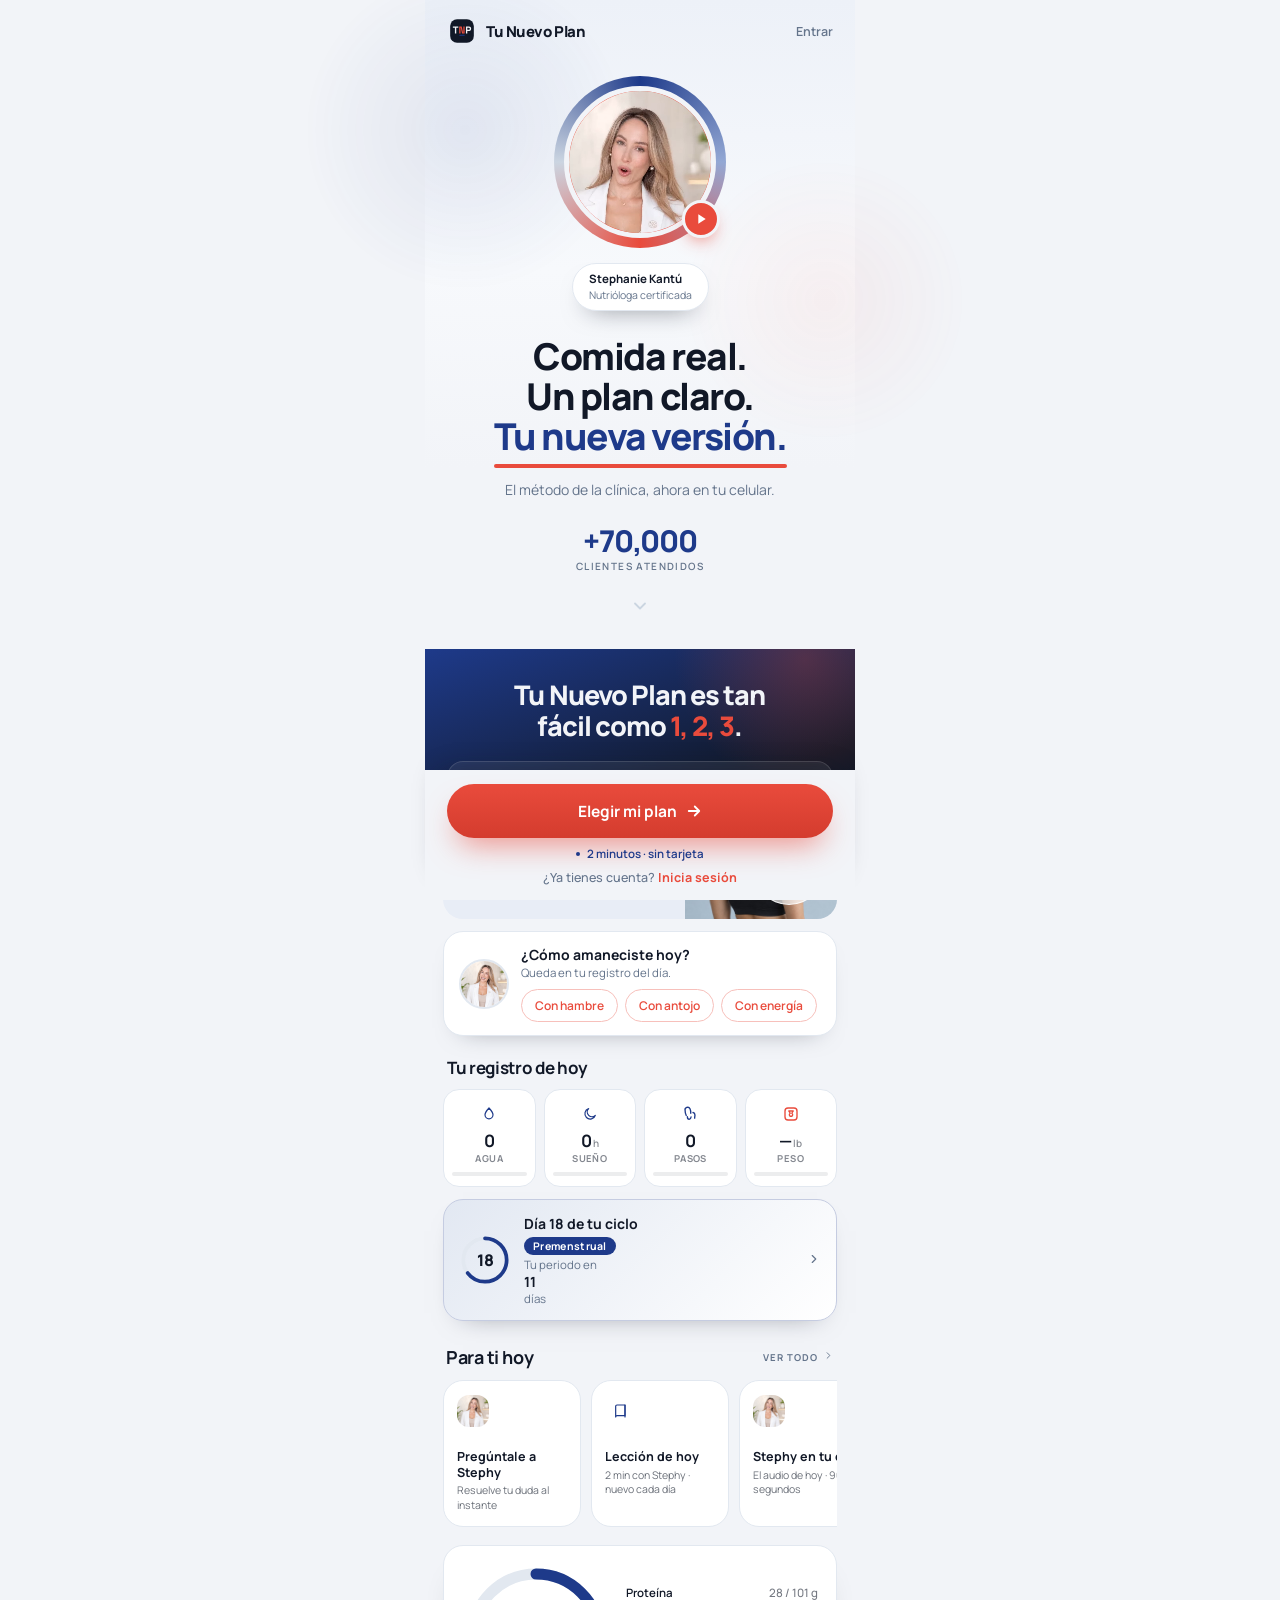
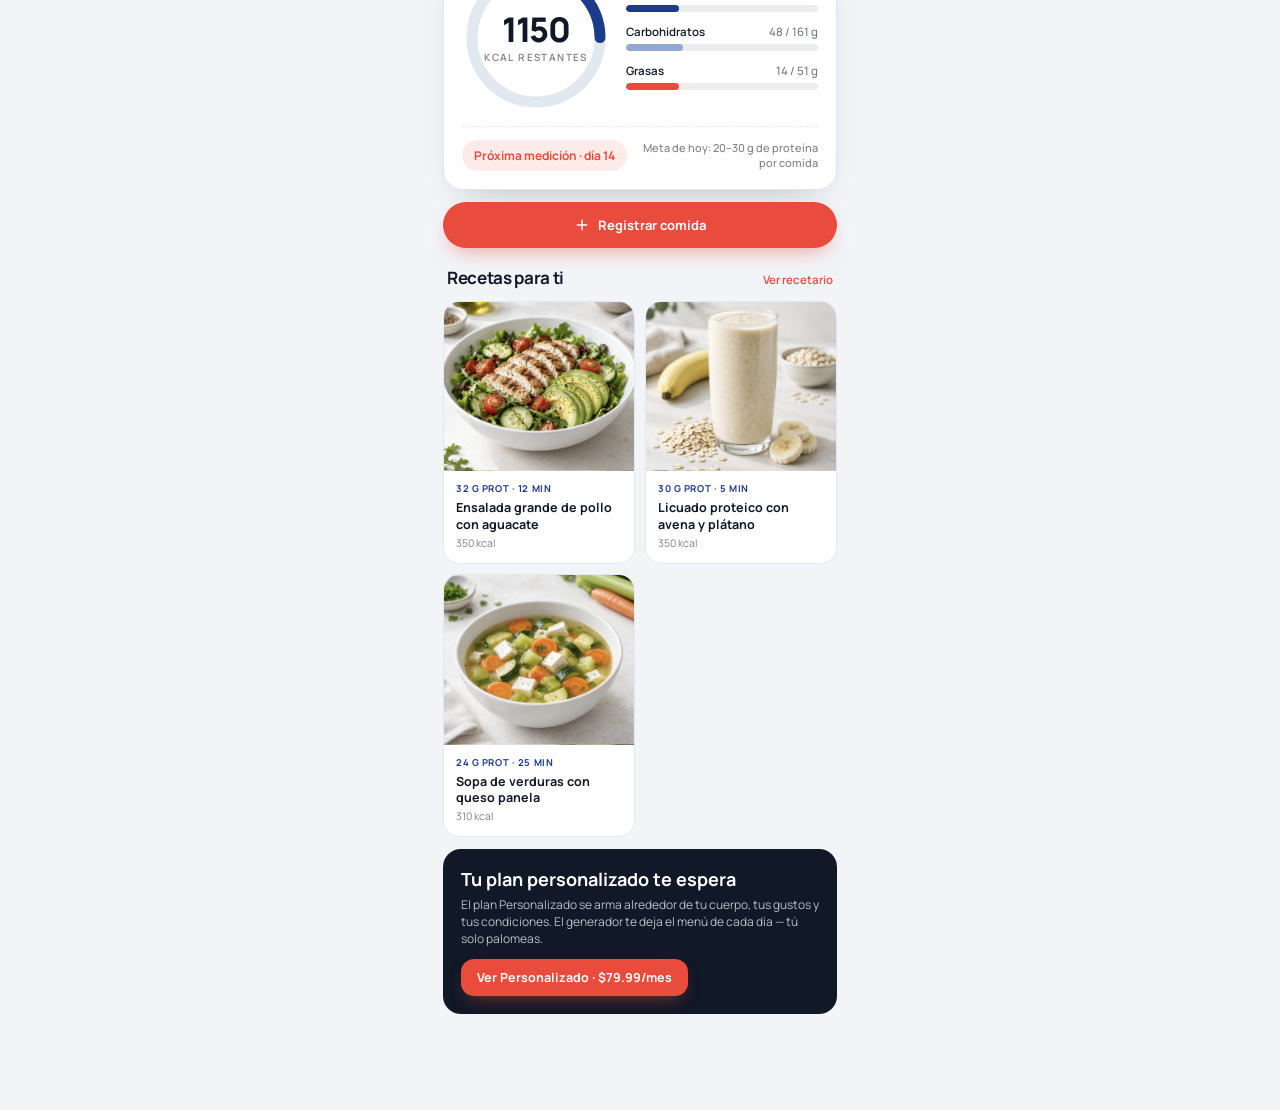
==== commit 31c7eb90: "Bienvenida: solo los tres planes en venta" ====
--- a/tnp-app-github/index.html
+++ b/tnp-app-github/index.html
@@ -1004,7 +1004,7 @@
     <div class="wEasy">
       <h1 class="wAnim" style="--d:420ms">Tu Nuevo Plan es tan fácil como <em>1, 2, 3</em>.</h1>
       <div class="wSteps">
-        <div class="wStep wAnim" style="--d:540ms"><span class="n">1</span><div><b>Elige tu plan</b><span>El que va con tu meta. Aquí abajo están los siete.</span></div></div>
+        <div class="wStep wAnim" style="--d:540ms"><span class="n">1</span><div><b>Elige tu plan</b><span>El que va con tu meta. Aquí abajo están los tres.</span></div></div>
         <div class="wStep wAnim" style="--d:640ms"><span class="n">2</span><div><b>Cuéntanos de ti</b><span>Cinco preguntas rápidas. Dos minutos.</span></div></div>
         <div class="wStep wAnim" style="--d:740ms"><span class="n">3</span><div><b>Comienza</b><span>Tu plan queda listo y arrancas el mismo día.</span></div></div>
       </div>
@@ -1511,7 +1511,7 @@
 /* ================== RENDER: PLAN ================== */
 /* Brand Bible: un solo color institucional para todos los programas — prohibido un color por plan */
 const PROG_ACCENT={PESO:"#1E3A8A",DESINFLAMAR:"#1E3A8A",FUERTE:"#1E3A8A",BALANCE:"#1E3A8A",GLP1:"#1E3A8A",PERSONALIZADO:"#1E3A8A",MENOPAUSIA:"#1E3A8A"};
-/* ---- Detalle de los 7 planes (pastillas de la bienvenida) ---- */
+/* ---- Detalle de los planes. PLAN_ORDER decide cuales se muestran ---- */
 const PLAN_INFO={
  PESO:{n:"Skinny Plan",tag:"Reseteo metabólico. Comida real, estructura clara.",precio:"$39.99",
   who:"Para ti si quieres bajar de peso y <b>mantenerlo</b> — con un plan armado, no a punta de fuerza de voluntad.",
@@ -1540,10 +1540,10 @@
   dia:"4 tiempos al día",kit:"Skinny Kit + tus suplementos",
   inc:["Menú que protege músculo y hueso","Calcio y vitamina D desde comida real","Recetas del programa y lista de súper","Intercambios: cambia un alimento sin salirte del plan","Guía de arranque del programa"],
   nota:"Acompañamiento nutricional de la etapa. No es tratamiento de síntomas."},
- PERSONALIZADO:{n:"Personalizado",tag:"Tu plan, armado uno por uno.",precio:"$79.99",
-  who:"Para ti si quieres el plan más afinado a tu cuerpo, tus gustos y tus condiciones, armado con el método de Stephy.",
+ PERSONALIZADO:{n:"Personalizado",tag:"Menopausia, inflamación, glucosa o músculo: armado para tu caso.",precio:"$79.99",
+  who:"Para ti si quieres el plan más afinado a tu cuerpo, tus gustos y tus condiciones — y para ti si tu caso es menopausia, inflamación, glucosa inestable o recomposición: todo eso se arma aquí, uno por uno, con el método de Stephy.",
   dia:"4 tiempos al día",kit:"Skinny Kit + tus suplementos",
-  inc:["Armado con el método y las guías de Stephy","A tu medida: meta, gustos, alergias y condiciones","Recetas del programa y lista de súper","Intercambios: cambia un alimento sin salirte del plan","Guía de arranque del programa"]},
+  inc:["Armado con el método y las guías de Stephy","A tu medida: meta, gustos, alergias y condiciones","Cubre menopausia, inflamación, glucosa y recomposición","Recetas del programa y lista de súper","Intercambios: cambia un alimento sin salirte del plan","Guía de arranque del programa"]},
 };
 /* ---- Video vertical de 15 seg dentro de la ficha de cada programa ----
    Cada programa acepta:  {mp4:"vid-peso.mp4"}   (archivo en el repo)
@@ -1567,7 +1567,7 @@
  DESINFLAMAR:"Si vives inflamada",
  BALANCE:"Si tu azúcar anda inestable",
  FUERTE:"Si quieres marcarte",
- PERSONALIZADO:"Si quieres algo hecho para ti",
+ PERSONALIZADO:"Si tu caso pide algo propio",
 };
 /* Foto vertical de cada programa en la pastilla */
 const PLAN_FOTO={
@@ -1575,7 +1575,9 @@
  DESINFLAMAR:"pv-desinflamar.jpg",BALANCE:"pv-balance.jpg",
  FUERTE:"pv-fuerte.jpg",PERSONALIZADO:"pv-personalizado.jpg",
 };
-const PLAN_ORDER=["PESO","MENOPAUSIA","GLP1","DESINFLAMAR","BALANCE","FUERTE","PERSONALIZADO"];
+/* Solo los planes en venta. Las fichas de los otros se quedan completas abajo:
+   el dia que abra uno, se agrega aqui y a PROG_PROD y vuelve a aparecer. */
+const PLAN_ORDER=["PESO","GLP1","PERSONALIZADO"];
 function renderPills(){
  const el=$("wPills"); if(!el) return;
  const CH='<svg viewBox="0 0 24 24" fill="none" stroke="currentColor" stroke-width="2.8" stroke-linecap="round" stroke-linejoin="round"><path d="M9 6l6 6-6 6"/></svg>';
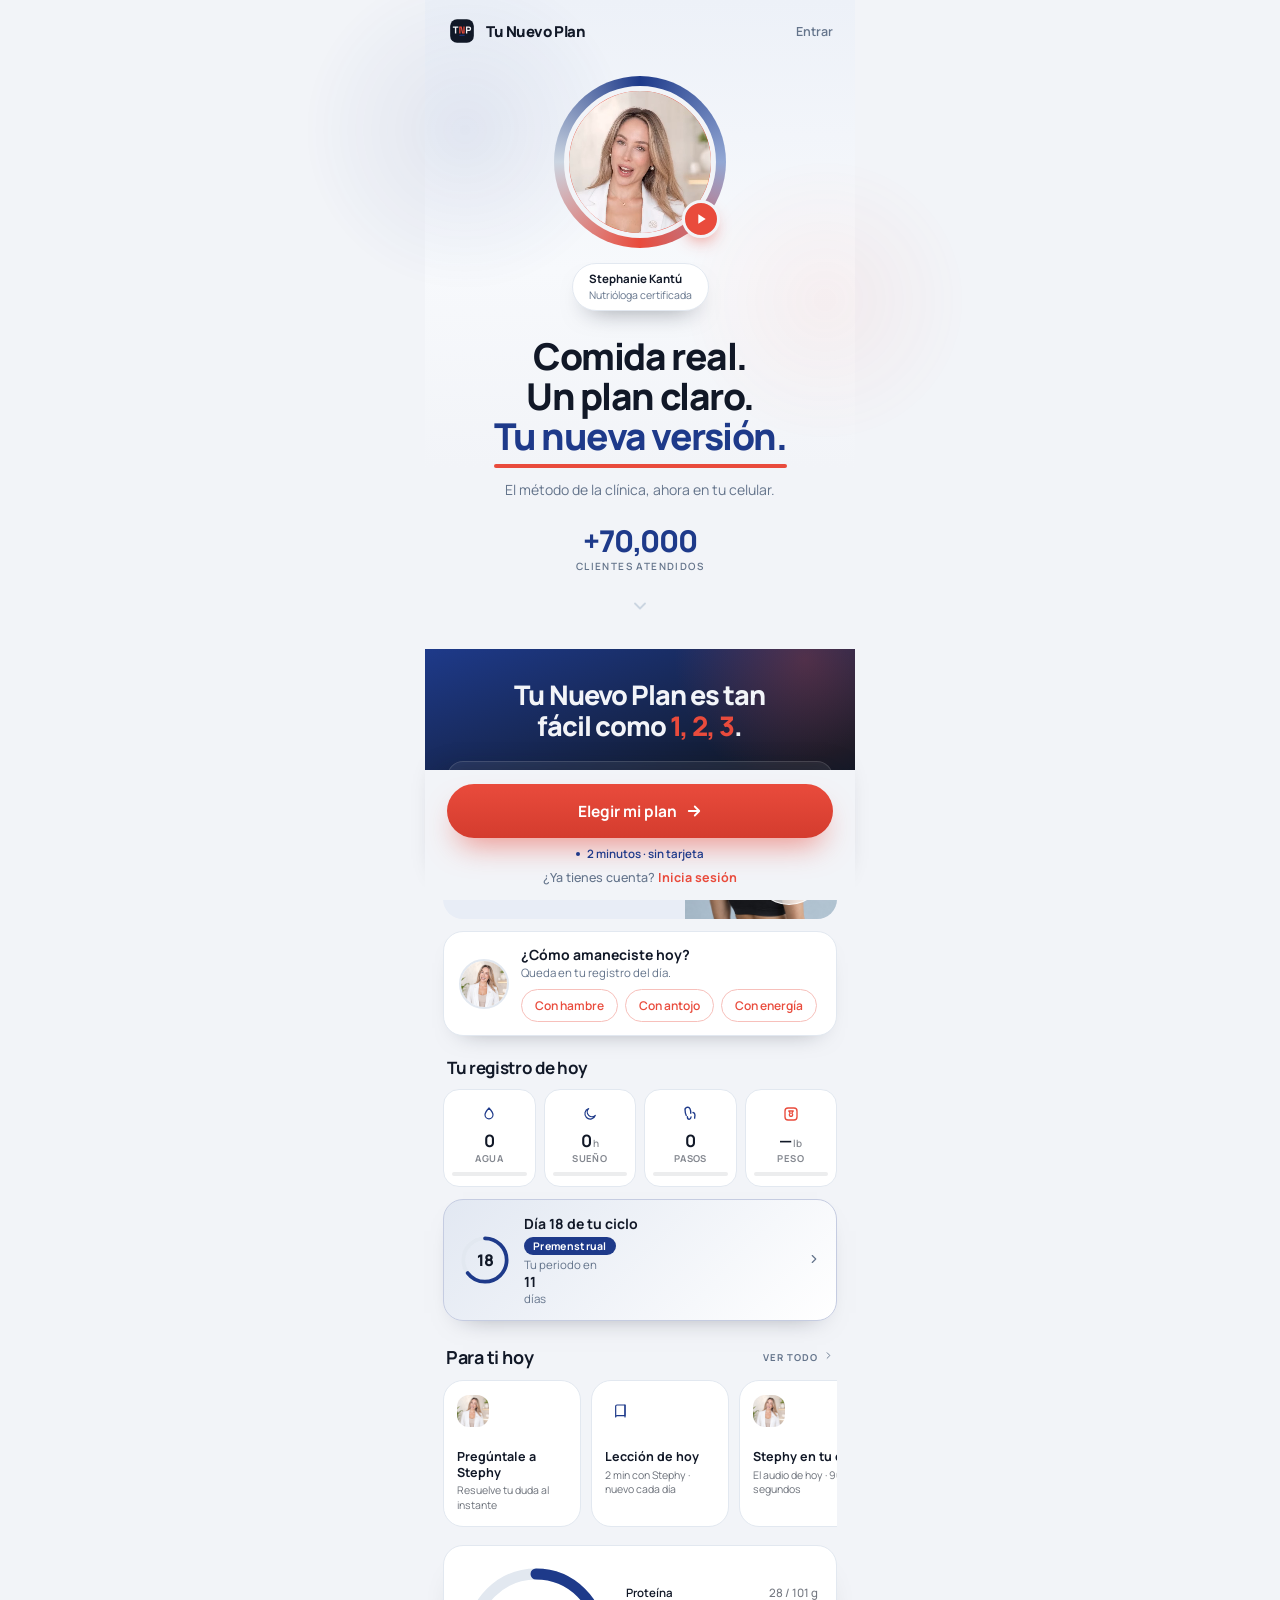
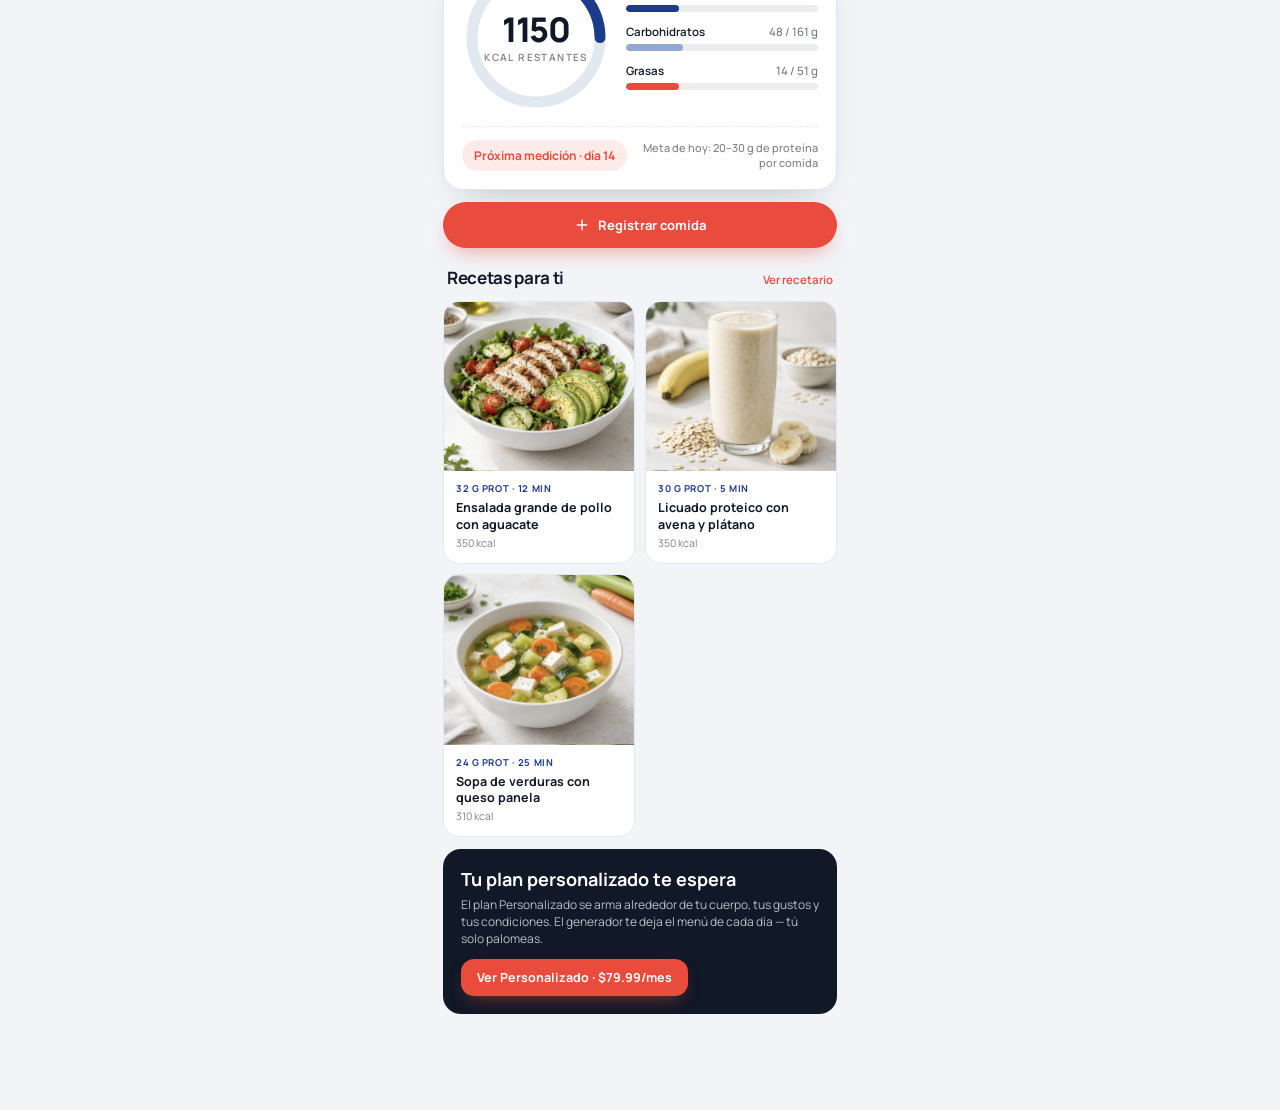
==== commit 2ceb7b4f: "Muro cerrado para todos y cache v64" ====
--- a/tnp-app-github/index.html
+++ b/tnp-app-github/index.html
@@ -2480,9 +2480,10 @@
 const SB_URL="https://juahjgeewcwqjovnlril.supabase.co";
 const SB_KEY="sb_publishable_F8Com7KmemJ7kyCe83eahg_LpHGoLIU";
 
-/* Mientras no exista el cobro, quien no inicia sesion usa la app en local como hasta hoy.
-   Con el cobro vivo esto pasa a true y el muro aplica tambien sin sesion. */
-const MURO_DURO=false;
+/* El muro aplica a todos: con sesion o sin ella. Quien no tiene membresia activa
+   ve la pantalla de planes en cuanto tiene su cuestionario contestado.
+   La cuenta de ejemplo ("Ver demo") sigue abierta: revisarMuro la excluye. */
+const MURO_DURO=true;
 /* Las funciones de servidor viven junto a la app */
 const API=location.origin.indexOf("tunuevoplan.com")>=0?"https://app.tunuevoplan.com":"";
 
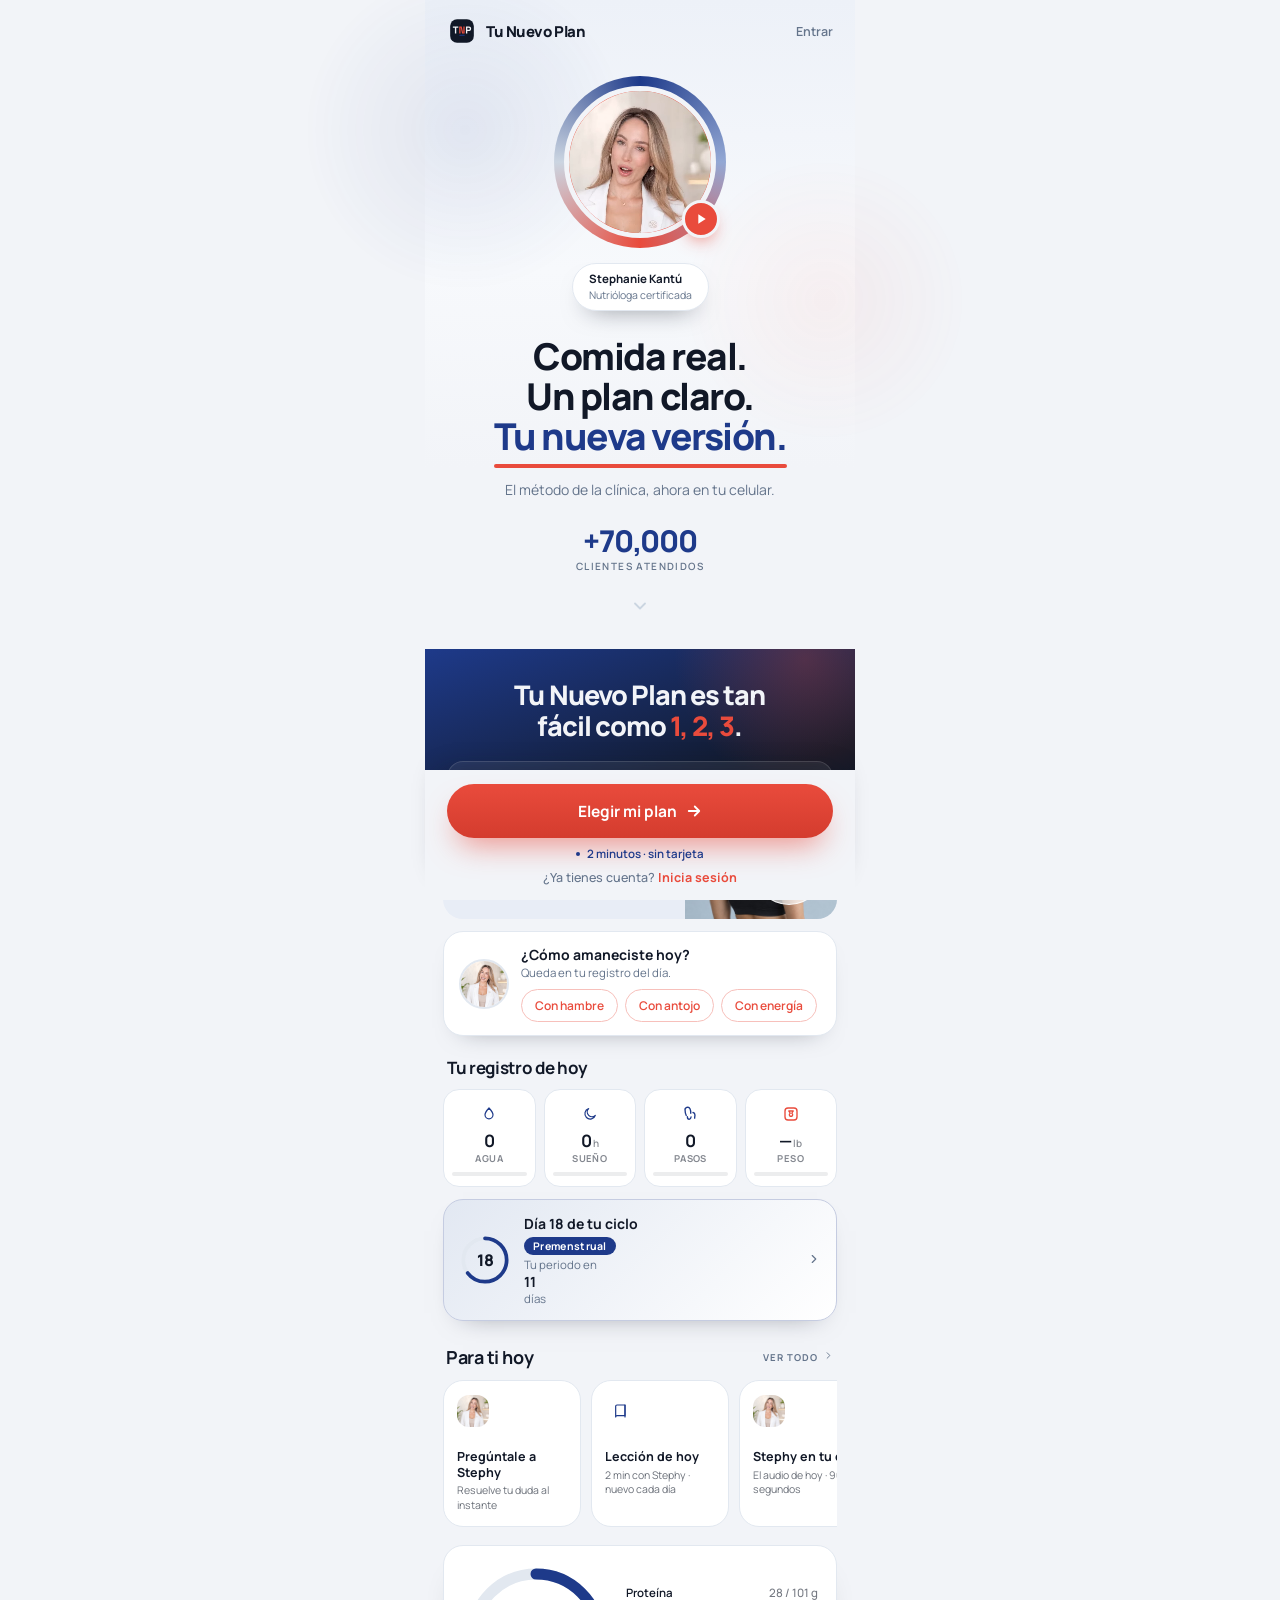
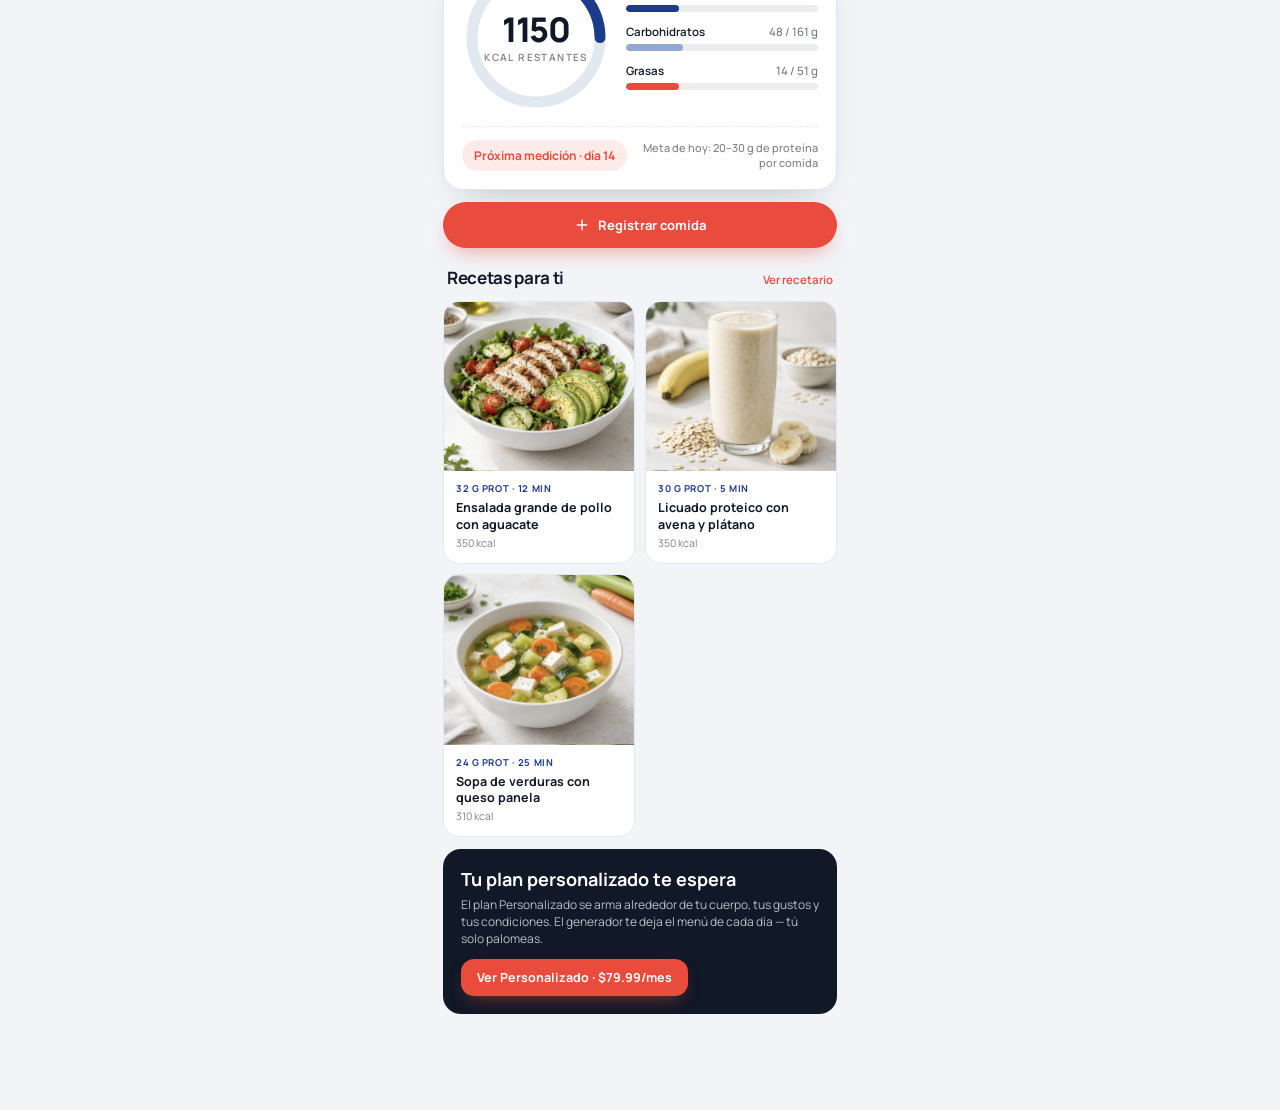
==== commit 299644c0: "Add files via upload" ====
--- a/tnp-app-github/index.html
+++ b/tnp-app-github/index.html
@@ -418,6 +418,7 @@
   /* BIENVENIDA */
   #welcome{position:fixed;inset:0;z-index:110;display:none;justify-content:center;background:var(--papel);overflow-y:auto;overflow-x:hidden;-webkit-overflow-scrolling:touch}
   #welcome.on{display:flex}
+  .waltSm{display:inline-block;margin-top:6px;font-size:12px;opacity:.72}
   .wlIn{width:100%;max-width:430px;position:relative;display:flex;flex-direction:column;min-height:100dvh;background:linear-gradient(180deg,var(--blush) 0%,#F7F9FC 24%,var(--papel) 46%)}
   .wblob{position:absolute;border-radius:50%;filter:blur(3px);opacity:.5;pointer-events:none}
   .wblob.b1{width:200px;height:200px;background:radial-gradient(circle,var(--durazno),transparent 70%);top:30px;left:-75px}
@@ -1044,9 +1045,9 @@
   <div class="wfoot">
     <div class="ctaWrap">
       <button class="wcta" data-a="wVerPlanes">Elegir mi plan<svg viewBox="0 0 24 24" fill="none" stroke="currentColor" stroke-width="2.4" stroke-linecap="round" stroke-linejoin="round"><path d="M5 12h14M13 6l6 6-6 6"/></svg></button>
-      <div class="wRe"><i></i>2 minutos · sin tarjeta</div>
+      <div class="wRe" id="wRe"><i></i>2 minutos · sin tarjeta</div>
     </div>
-    <div class="walt">¿Ya tienes cuenta? <b data-a="wDemo">Inicia sesión</b></div>
+    <div class="walt" id="wAlt">¿Ya tienes cuenta? <b data-a="wEntrar">Inicia sesión</b></div>
   </div>
 </div></div>
 
@@ -2054,7 +2055,8 @@
  }
  else if(act==="wPick"){$("sheetBg").classList.remove("on");$("welcome").classList.remove("on");$("onb").classList.add("on");ob={step:1,q:{prog:a.dataset.p,sexo:"F",edad:34,peso:72,est:162,act:"media",cond:[],dislikes:[],salud:SALUD0()}};obRender()}
  else if(act==="wStart"){$("welcome").classList.remove("on");$("onb").classList.add("on");ob={step:0,q:{prog:null,sexo:"F",edad:34,peso:72,est:162,act:"media",cond:[],dislikes:[],salud:SALUD0()}};obRender()}
- else if(act==="wDemo"){toast("Las cuentas abren muy pronto")}
+ else if(act==="wEntrar"){accAbrir("entrar")}
+ else if(act==="salirW"){salirCuenta()}
  else if(act==="na"){toast("Disponible en la versión completa")}
 });
 
@@ -2548,6 +2550,26 @@
   body:JSON.stringify(filas)});
 const unaFila=r=>(r&&r.data&&r.data.length)?r.data[0]:null;
 
+/* El pie de la bienvenida cambia segun quien este viendo. Quien ya pago y ya
+   entro NO puede ver "¿Ya tienes cuenta? Inicia sesion": ya entro. Lo que le
+   falta es contestar el cuestionario, y eso hay que decirselo. */
+function pintarWelcome(){
+ const w=$("wAlt"); if(!w)return;
+ const re=$("wRe");
+ if(!sbUser){
+  w.innerHTML='¿Ya tienes cuenta? <b data-a="wEntrar">Inicia sesión</b>';
+  if(re)re.innerHTML='<i></i>2 minutos · sin tarjeta';
+  return;
+ }
+ const correo=esc(sbUser.email||"");
+ if(tieneAcceso()){
+  w.innerHTML='<b>Tu membresía está activa.</b><br>Contesta el cuestionario y armamos tu plan.<br><span class="waltSm">'+correo+' · <b data-a="salirW">Cerrar sesión</b></span>';
+  if(re)re.innerHTML='<i></i>2 minutos · ya está pagado';
+ }else{
+  w.innerHTML='Entraste como '+correo+' · <b data-a="salirW">Cerrar sesión</b>';
+ }
+}
+
 function perfilOtraVez(){try{if(S&&$("v-perfil"))renderPerfil()}catch(e){}}
 
 /* ---------------- el permiso ---------------- */
@@ -2643,6 +2665,7 @@
  }
  if(tieneAcceso())syncNube(true);
  revisarMuro();
+ pintarWelcome();
  perfilOtraVez();
 }
 
@@ -2784,7 +2807,7 @@
 async function salirCuenta(){
  try{await authFetch("/logout",{})}catch(e){}
  sesGuardar(null);sbUser=null;MEMB=null;accCerrar();
- perfilOtraVez();toast("Sesión cerrada. Tus datos siguen en este celular.");
+ pintarWelcome();perfilOtraVez();toast("Sesión cerrada. Tus datos siguen en este celular.");
 }
 
 /* ---------------- tarjeta de cuenta en Perfil ---------------- */
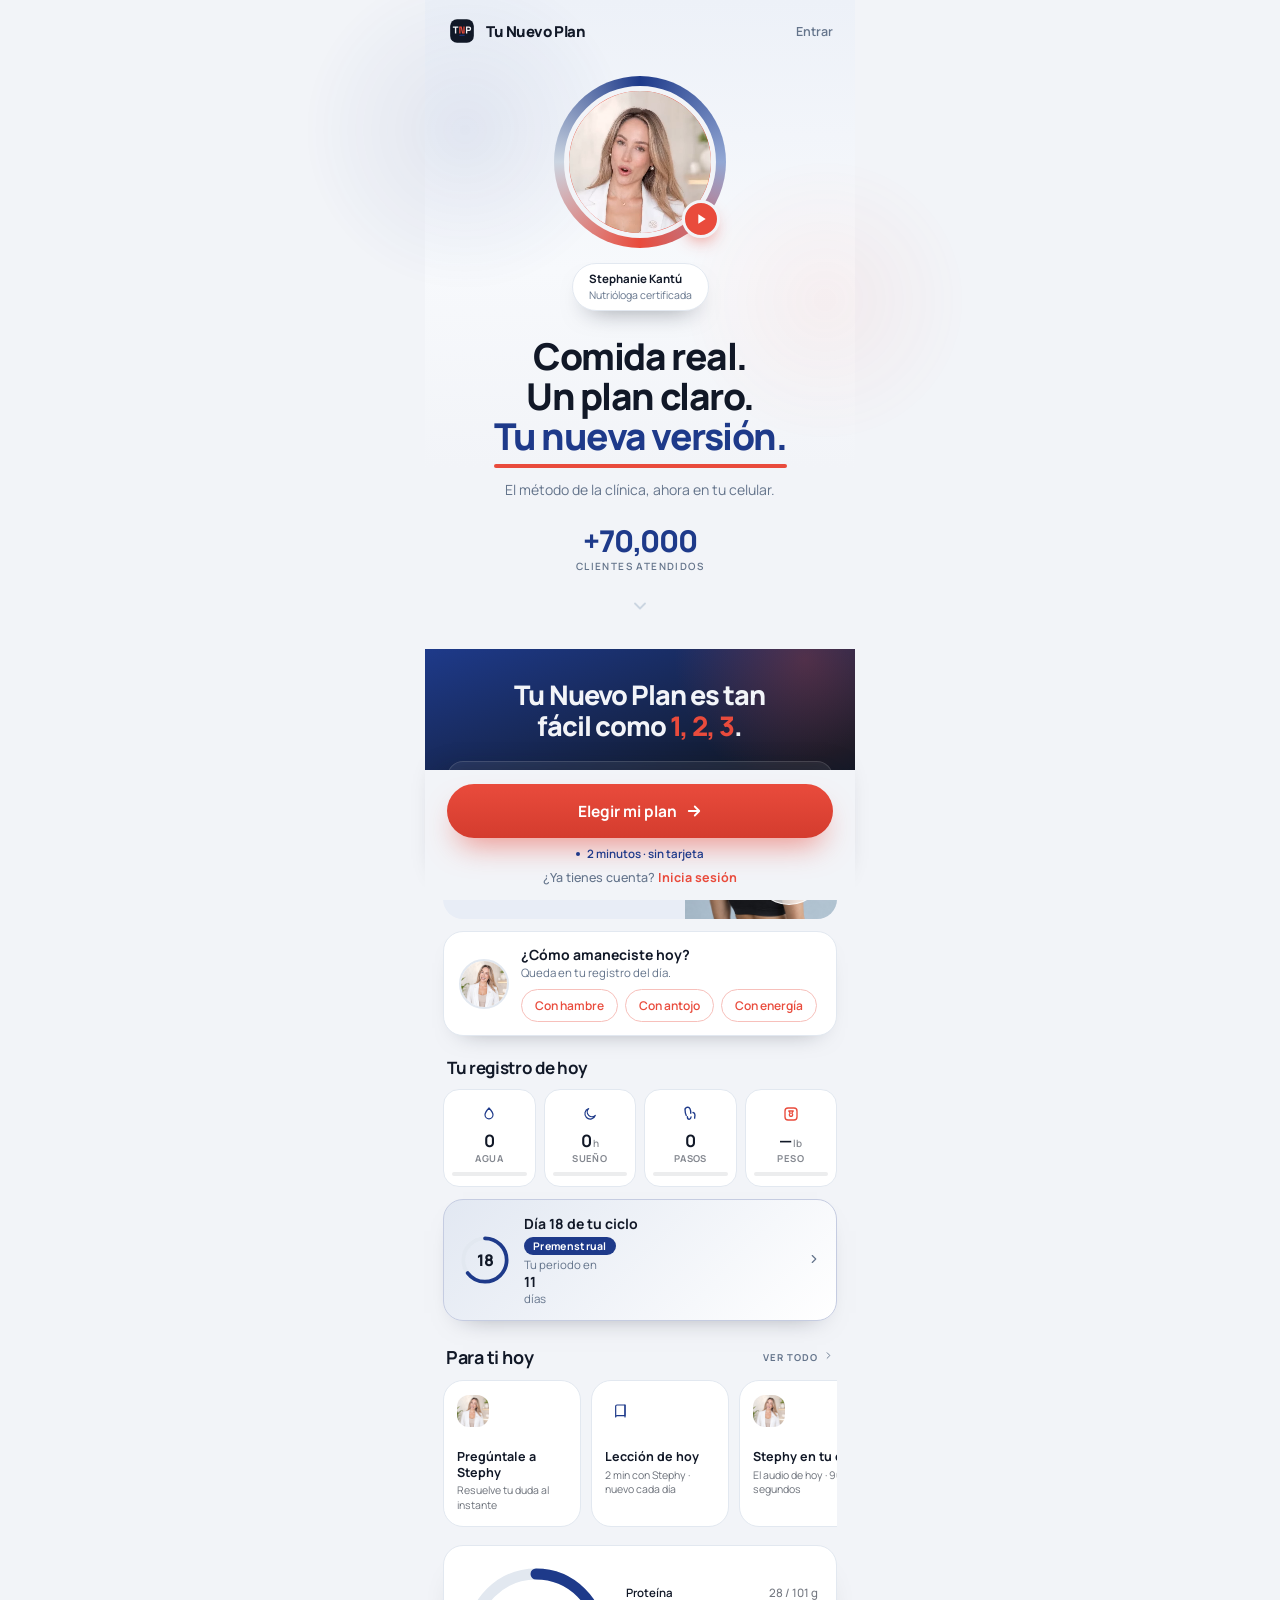
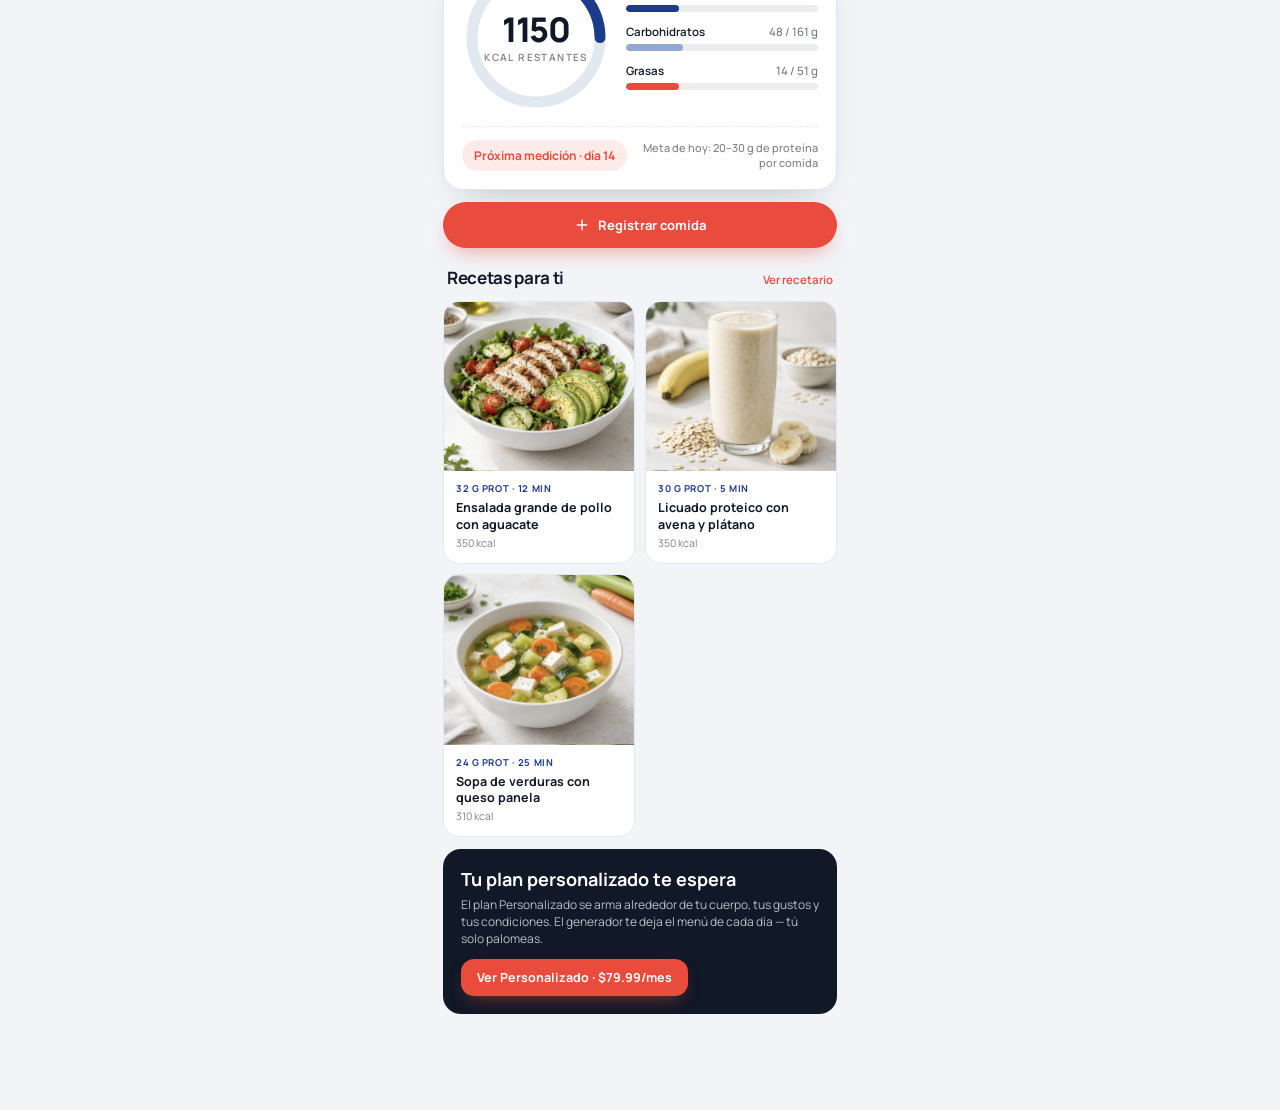
==== commit d9bb016c: "Cuestionario: paso del correo antes de los numeros" ====
--- a/tnp-app-github/index.html
+++ b/tnp-app-github/index.html
@@ -1221,9 +1221,53 @@
 const pisoPeso=cm=>{const h=(+cm||0)/100;return h?Math.round(20*h*h*10)/10:0};
 const SALUD0=()=>({emb:false,lact:false,diab:"no",marca:[],alerg:[]});
 let ob={step:0,q:{prog:null,sexo:"F",edad:34,peso:72,est:162,act:"media",cond:[],dislikes:[],salud:SALUD0()}};
-const OB_STEPS=6;
 const TERMS_VER="2026-09-29";
-function obDots(){$("onbDots").innerHTML=Array.from({length:OB_STEPS},(_,i)=>`<i class="${i===ob.step?'on':''}"></i>`).join("")}
+/* El paso del correo se salta cuando ya lo tenemos (sesion abierta, o ya lo
+   dejo en un cuestionario anterior), asi que los puntos y el avance se arman
+   con la lista de pasos que de veras se van a ver, no con un numero fijo.
+   La lista se calcula una vez por cuestionario y se guarda en ob.pasos: si se
+   recalculara en cada render, al llenar el correo se encogeria a media corrida. */
+const OB_CORREO=5, OB_FIN=6;
+function correoConocido(){
+ if(typeof sbUser!=="undefined"&&sbUser&&sbUser.email)return sbUser.email;
+ if(S&&S.lead&&S.lead.correo)return S.lead.correo;
+ return null;
+}
+function obActivos(){
+ if(!ob.pasos)ob.pasos=correoConocido()?[0,1,2,3,4,OB_FIN]:[0,1,2,3,4,OB_CORREO,OB_FIN];
+ return ob.pasos;
+}
+function obSiguiente(){const a=obActivos(),i=a.indexOf(ob.step);ob.step=a[Math.min(i+1,a.length-1)];obRender()}
+function obDots(){const a=obActivos(),i=a.indexOf(ob.step);
+ $("onbDots").innerHTML=a.map((_,j)=>`<i class="${j===i?'on':''}"></i>`).join("")}
+
+/* Guarda a quien termino el cuestionario, aunque todavia no compre: antes esto
+   no se capturaba y quien no compraba se perdia para siempre.
+   No se espera la respuesta a proposito — el cuestionario no se traba por la
+   red. Si falla, queda marcado como pendiente y se reintenta al abrir el app. */
+async function guardarProspecto(lead,q){
+ if(!lead||!lead.correo||!q)return;
+ let g; try{g=calcGoals(q)}catch(e){g={}}
+ const pm=(typeof PROG_META!=="undefined"&&PROG_META[q.prog])||null;
+ lead.pendiente=true;
+ try{
+  const r=await fetch(API+"/api/prospecto",{method:"POST",
+   headers:{"Content-Type":"application/json"},
+   body:JSON.stringify({correo:lead.correo,nombre:lead.nombre||null,
+    programa:(pm&&pm.label)||q.prog||null,plan:planDeProg(q.prog),
+    kcal:g.kcal||null,prot:g.prot||null,
+    quiz:{prog:q.prog,sexo:q.sexo,edad:q.edad,act:q.act,
+          cond:q.cond||[],dislikes:q.dislikes||[],salud:q.salud||null},
+    origen:"cuestionario"})});
+  if(!r.ok)throw new Error("http "+r.status);
+  lead.pendiente=false;
+ }catch(e){ /* se queda pendiente: lo reintenta reintentarProspecto() */ }
+ if(S&&S.lead)try{store.set("tnp",S)}catch(e){}
+}
+function reintentarProspecto(){
+ if(!S||!S.lead||!S.lead.pendiente||!S.quiz)return;
+ guardarProspecto(S.lead,S.quiz);
+}
 const obS=t=>`<div class="obS"><img src="stephy-hola.jpg" alt="Stephy Kantú"><div class="t"><b>Stephy Kantú</b><span>${t}</span></div></div>`;
 function obAlto(titulo,cuerpo,cta){
  $("onbDots").innerHTML="";
@@ -1273,6 +1317,13 @@
   <div class="tags">${[["mariscos","Mariscos/pescado"],["lacteos","Lácteos"],["picante","Picante"]].map(c=>
    `<span class="fchip ${q.dislikes.includes(c[0])?'on':''}" data-oa="dis" data-p="${c[0]}">${c[1]}</span>`).join("")}</div>
   <button class="onbBtn" data-oa="next">Calcular mi plan</button>`;
+ }else if(ob.step===OB_CORREO){
+  const l=ob.lead||{};
+  h=obS("Déjame tu correo y te mando tus números — así no se te pierden si cierras esto.")+`<div class="k">Paso 6 · Tu correo</div><h1>¿A dónde te mandamos tu plan?</h1><div class="d">Te mandamos tus números y tu programa por escrito, para que los tengas aunque cambies de teléfono.</div>
+  <div class="inRow"><div class="inp"><label>Tu nombre<span class="uNote">opcional</span></label><input id="iNom" type="text" autocomplete="given-name" placeholder="Cómo te llamas" value="${esc(l.nombre||"")}"></div></div>
+  <div class="inRow"><div class="inp"><label>Tu correo</label><input id="iMail" type="email" inputmode="email" autocomplete="email" placeholder="tu@correo.com" value="${esc(l.correo||"")}"></div></div>
+  <div class="d" style="margin:8px 0 0;font-size:11.5px">Es para mandarte tu plan y avisarte cuando abra tu programa. No lo compartimos con nadie y te puedes dar de baja cuando quieras. Al continuar aceptas el <a href="https://tunuevoplan.com/privacidad.html" target="_blank" rel="noopener">Aviso de Privacidad</a>.</div>
+  <button class="onbBtn" data-oa="next">Ver mis números</button>`;
  }else{
   const g=calcGoals(q);
   h=obS("Estos números son tu punto de partida, no una regla. Se ajustan contigo.")+`<div class="k">Tu plan está listo</div><h1>Estos son tus números.</h1><div class="d">Programa ${PROG_META[q.prog].label} · el generador armó tu semana con comida real, ajustada a lo que nos contaste.</div>
@@ -1293,7 +1344,10 @@
   if(q.cond.includes("glp1")&&q.prog!=="GLP1")toast("Te pusimos en GLP1 Pro por tu tratamiento");
   if(q.cond.includes("glp1"))q.prog="GLP1";
   q.dislikes=Array.from(new Set((q.dislikes||[]).concat((q.salud&&q.salud.alerg)||[])));
-  S={name:"Tú",quiz:q,goals:calcGoals(q),day:1,streak:0,inicio:hoyISO(),done:[false,false,false,false],swaps:{},acepto:ob.acepto||{v:TERMS_VER,t:new Date().toISOString()}};
+  S={name:(ob.lead&&ob.lead.nombre)||"Tú",quiz:q,goals:calcGoals(q),day:1,streak:0,inicio:hoyISO(),done:[false,false,false,false],swaps:{},acepto:ob.acepto||{v:TERMS_VER,t:new Date().toISOString()}};
+  /* por referencia a proposito: si el guardado termina despues de esto, el
+     pendiente se apaga solo en el mismo objeto */
+  if(ob.lead)S.lead=ob.lead; else if(correoConocido())S.lead={correo:correoConocido()};
  }
  if(!S.week)genWeek();
  ensureExtras();
@@ -1892,7 +1946,14 @@
     if(imc<18.5){obAlto("Queremos revisar tus números contigo antes de seguir.",
       "Con el peso y la estatura que pusiste, tu cuerpo ya está por debajo del rango saludable. Un plan de pérdida de peso no es lo que te conviene ahora. Escríbenos y lo vemos con Stephy.");return}
    }
-   ob.step++;obRender();return}
+   if(ob.step===OB_CORREO){
+    const m=((($("iMail")||{}).value)||"").trim().toLowerCase();
+    if(!/^[^\s@]+@[^\s@]+\.[^\s@]{2,}$/.test(m)){toast("Escribe un correo válido");return}
+    const nm=((($("iNom")||{}).value)||"").trim().slice(0,80);
+    ob.lead={correo:m,nombre:nm||null};
+    guardarProspecto(ob.lead,ob.q);
+   }
+   obSiguiente();return}
   if(t==="finish"){
    const ck=$("iAck");
    if(!ck||!ck.checked){ob.ack=false;toast("Marca la casilla para continuar");return}
@@ -3016,6 +3077,7 @@
  S=store.get("tnp",null);
 }
 cuentaIniciar();
+reintentarProspecto();
 </script>
 </body>
 </html>
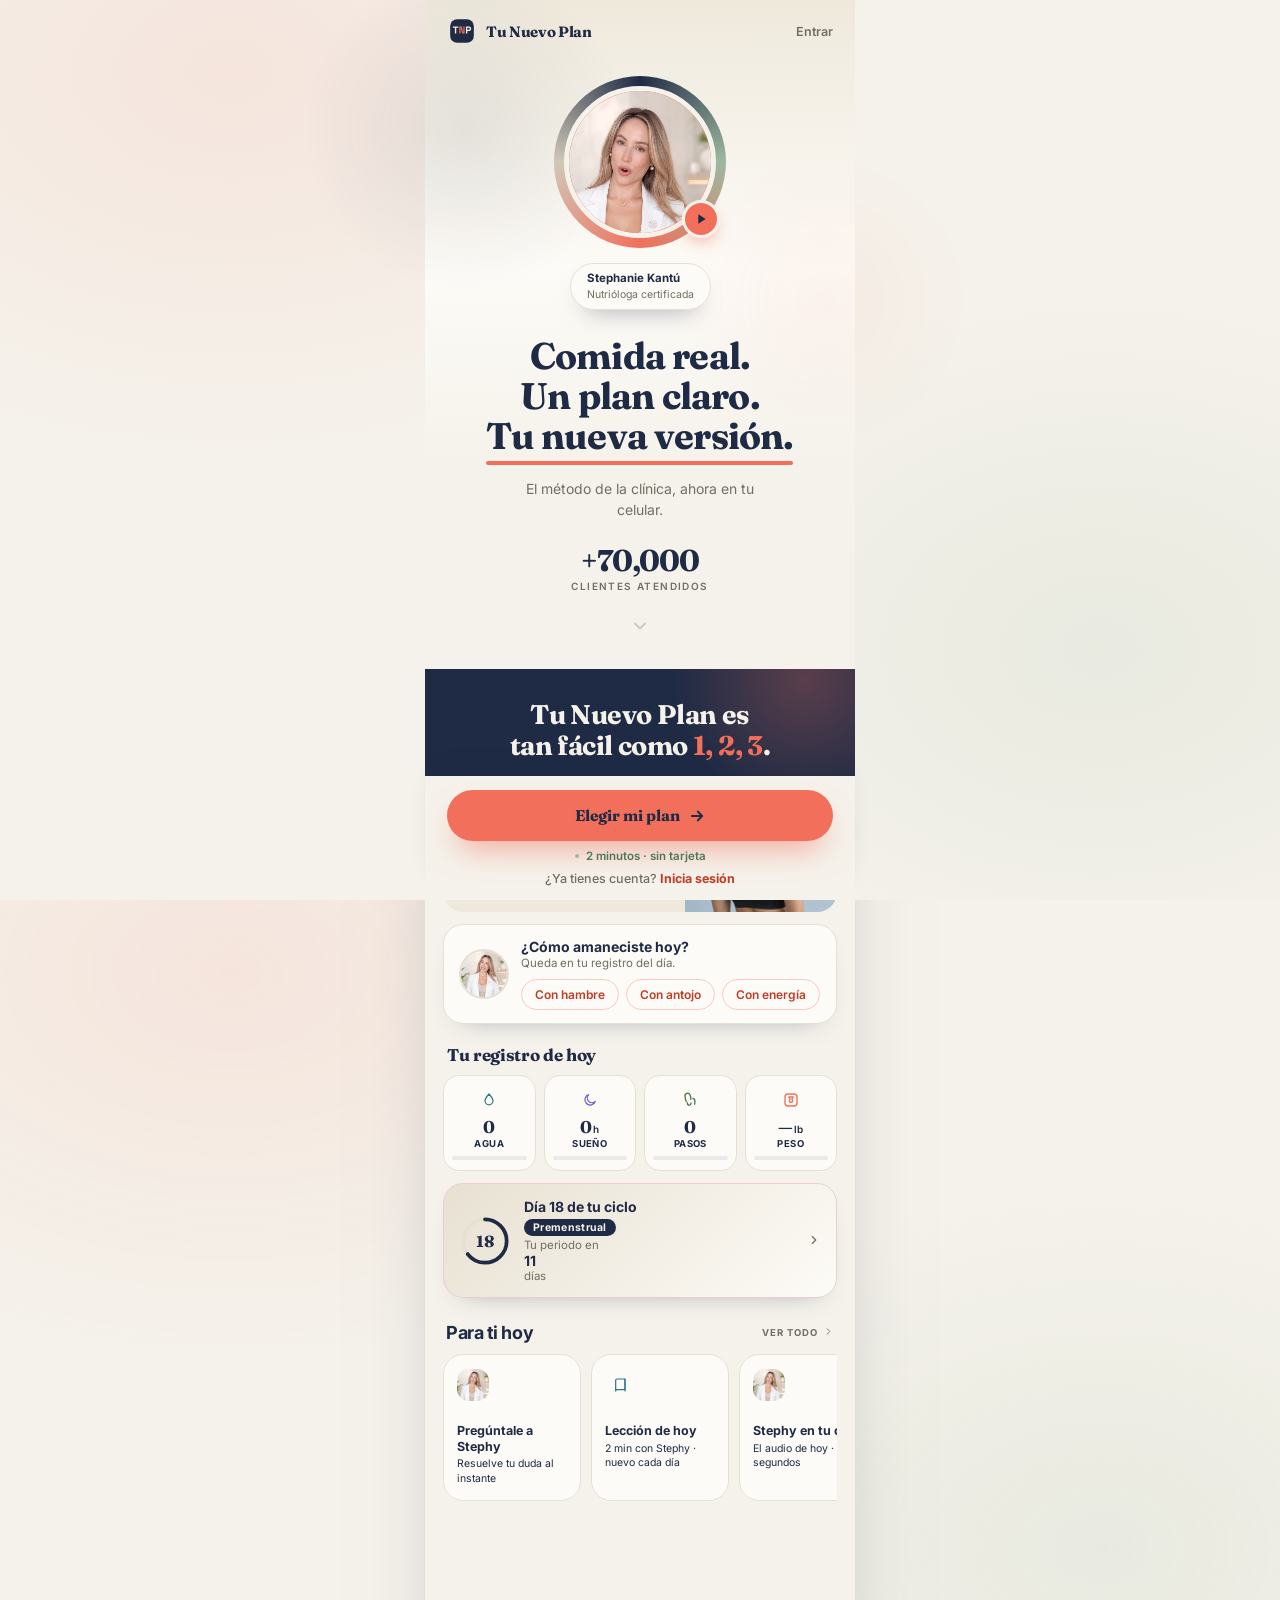
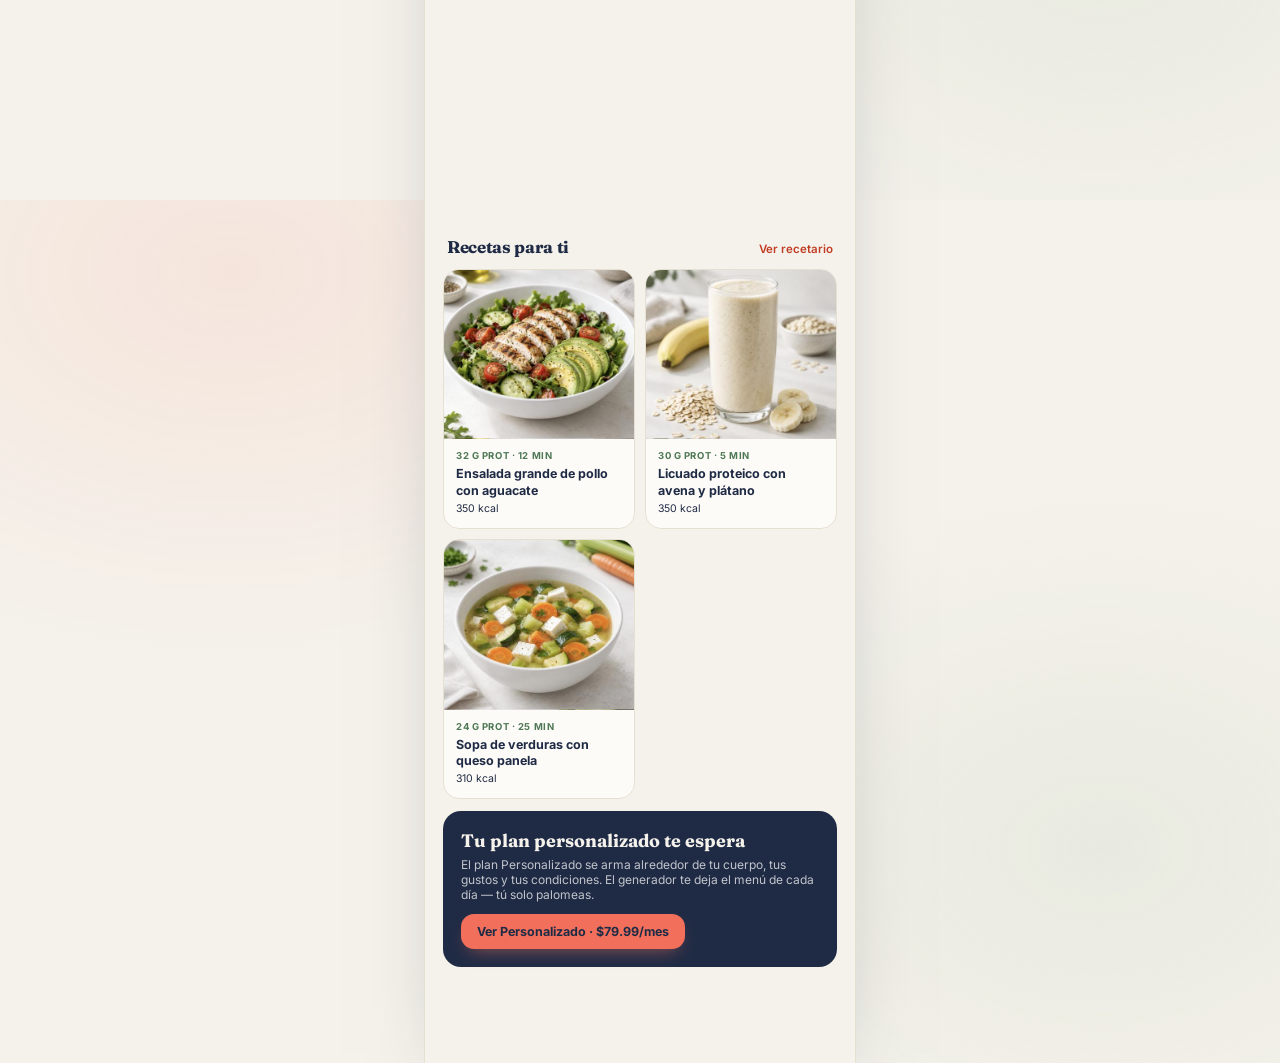
==== commit 96d6c2f3: "La app pasa a la marca real y se enmarca en escritorio" ====
--- a/tnp-app-github/index.html
+++ b/tnp-app-github/index.html
@@ -3,7 +3,7 @@
 <head>
 <meta charset="UTF-8">
 <meta name="viewport" content="width=device-width, initial-scale=1.0, maximum-scale=1, user-scalable=no">
-<meta name="theme-color" content="#F2F4F8">
+<meta name="theme-color" content="var(--papel)">
 <meta name="apple-mobile-web-app-capable" content="yes">
 <meta name="apple-mobile-web-app-title" content="TNP">
 <link rel="manifest" href="manifest.webmanifest">
@@ -11,103 +11,155 @@
 <title>TNP · Tu Nuevo Plan</title>
 <link rel="preconnect" href="https://fonts.googleapis.com">
 <link rel="preconnect" href="https://fonts.gstatic.com" crossorigin>
-<link href="https://fonts.googleapis.com/css2?family=Manrope:wght@400;500;600;700;800&family=DM+Sans:opsz,wght@9..40,400;9..40,500&display=swap" rel="stylesheet">
+<link href="https://fonts.googleapis.com/css2?family=Fraunces:opsz,wght@9..144,500;9..144,600;9..144,700&family=Inter:wght@400;500;600;700&family=Space+Grotesk:wght@700&display=swap" rel="stylesheet">
 <style>
   :root{
-    /* ===== PALETA OFICIAL TNP (Brand Bible v1.0) ===== */
-    --navy:#1E3A8A;      /* institucional  15% */
-    --coral:#E94B3C;     /* accion / CTA    7% */
-    --tinta:#111827;     /* texto          20% */
-    --papel:#F2F4F8;     /* fondo          55% */
-    --gris-l:#CBD5E1;    /* bordes fuertes  3% */
-    --borde:#E2E8F0;     /* hairlines */
-    --gris:#64748B;      /* texto secundario */
-    --sombra:17,24,39;
-    /* alias heredados -> todos colapsan a navy/coral/gris (el bible prohibe un color por plan) */
-    --salvia:#1E3A8A; --oro:#1E3A8A; --teal:#1E3A8A; --rosewood:#1E3A8A;
-    --terracota:#E94B3C; --sage:#1E3A8A; --glp:#1E3A8A; --rosa:#1E3A8A;
-    --blush:#E8EDF6; --blush2:#E2E8F2; --durazno:#DCE3EE; --sup:#FFFFFF;
+    /* ===== PALETA OFICIAL TNP =====
+       Fuente: manual de marca, brandsheet de produccion, design system y
+       branding kit — los cuatro coinciden. Proporcion por pantalla:
+       ~60% papel · 25% tinta · 8% coral · resto salvia/oro.
+       El coral es ACENTO: nunca fondo grande. El fondo es papel, nunca blanco. */
+    --papel:#F5F2EB;     /* fondo */
+    --crema:#FDFBF7;     /* superficie elevada (tarjetas) */
+    --tinta:#1F2B45;     /* texto y fondos oscuros */
+    --coral:#F2705B;     /* accion / CTA / la N del logo */
+    --salvia:#9DB89F;    /* salud y exito — valor de marca, para RELLENOS */
+    --oro:#C9A96A;       /* detalle premium — valor de marca, para RELLENOS */
+    --navy:#1F2B45;      /* lo institucional es la tinta */
+    --borde:#E5E0D2; --gris-l:#CFC8B7;
+    --gris:#736E63;      /* secundario CALIDO y legible (4.5:1 sobre papel) */
+    --sup:#FDFBF7;
+    --sombra:31,43,69;
+    /* Versiones de TEXTO de los acentos. Medidas, no elegidas a ojo: el coral
+       de marca sobre papel da 2.6:1 y no se puede leer. Como relleno va el
+       color de marca; como texto, estas. */
+    --coral-tx:#C13C22;  /* 4.65:1 sobre papel, 4.5:1 sobre su propio tinte */
+    --salvia-tx:#567758; /* 4.50:1 */
+    --oro-tx:#876A31;    /* 4.54:1 */
+    /* Un acento por FEATURE (el design system los pide para que no se vea todo
+       igual). Lo que el bible prohibe es un color por PLAN, no por feature.
+       Todos ajustados para leerse sobre papel. */
+    --sage:#4E7855;      /* progreso / cumplido */
+    --teal:#2D7885;      /* escaneo */
+    --glp:#6D5BD0;       /* acompanamiento GLP-1 */
+    --rosewood:#B24D6D;  /* videos */
+    --terracota:#9F4E39; /* asesoria */
+    --oro-l:#8B6936;     /* leccion */
+    --rosa:#AE4A6E;      /* ciclo */
+    /* fondos suaves: eran azulados y enfriaban toda la app */
+    --blush:#EFE9DC; --blush2:#E8E1D2; --durazno:#F0DCC9;
+    --serif:'Fraunces',Georgia,'Times New Roman',serif;
+    --sans:'Inter',system-ui,-apple-system,sans-serif;
+    --logo:'Space Grotesk',var(--sans);
   }
   *{margin:0;padding:0;box-sizing:border-box;-webkit-tap-highlight-color:transparent}
   html,body{height:100%}
-  body{background:var(--papel);color:var(--tinta);font-family:'Manrope',system-ui,sans-serif;-webkit-font-smoothing:antialiased}
+  body{background:var(--papel);color:var(--tinta);font-family:var(--sans);-webkit-font-smoothing:antialiased}
   #app{max-width:430px;margin:0 auto;min-height:100dvh;display:flex;flex-direction:column;position:relative;background:var(--papel)}
+
+  /* ===== La app en pantalla grande =====
+     Esto es una PWA de celular: la columna mide 430px y asi se queda. Lo que
+     cambia es el alrededor. Antes era gris plano a los lados y parecia un
+     error de maquetacion; ahora es un campo calido con la columna montada
+     encima, para que se lea como decision.
+     No se usa margen vertical a proposito: la barra de abajo va position:fixed
+     pegada al viewport, asi que si la columna flotara, la barra se despegaria. */
+  @media(min-width:860px){
+    body{background:
+      radial-gradient(900px 620px at 18% 8%, rgba(242,112,91,.10), transparent 62%),
+      radial-gradient(760px 560px at 86% 72%, rgba(157,184,159,.14), transparent 64%),
+      var(--papel)}
+    body::before{content:"";position:fixed;inset:0;pointer-events:none;z-index:0;
+      background:radial-gradient(1200px 800px at 50% 0%, rgba(253,251,247,.55), transparent 70%)}
+    #app{box-shadow:0 0 0 1px var(--borde), 0 40px 90px -50px rgba(var(--sombra),.5);
+      z-index:1}
+    .nav{box-shadow:-1px 0 0 var(--borde), 1px 0 0 var(--borde),
+      0 -18px 40px -34px rgba(var(--sombra),.6)}
+    /* las pantallas completas (bienvenida, cuestionario, cuenta, ciclo) ya
+       centran su contenido: solo se les calienta el fondo igual que al resto */
+    #welcome,#onb,#acceso,#cycle{background:transparent}
+    #welcome::before,#onb::before,#acceso::before,#cycle::before{
+      content:"";position:absolute;inset:0;z-index:-1;background:
+        radial-gradient(900px 620px at 18% 8%, rgba(242,112,91,.10), transparent 62%),
+        radial-gradient(760px 560px at 86% 72%, rgba(157,184,159,.14), transparent 64%),
+        var(--papel)}
+  }
   main{flex:1;padding:14px 18px 96px}
   .view{display:none;animation:fade .34s cubic-bezier(.22,.9,.3,1)}
   .view.on{display:block}
   @keyframes fade{from{opacity:0;transform:translateY(10px) scale(.994)}to{opacity:1;transform:none}}
-  h2{font-family:'Manrope',system-ui,sans-serif;font-weight:800;letter-spacing:-0.032em}
+  h2{font-family:var(--serif);font-weight:700;letter-spacing:-0.022em}
 
   /* HOY */
   .hello{display:flex;justify-content:space-between;align-items:center;padding:8px 4px 2px}
   .hello h2{font-size:24px}
-  .hello .sub{font-size:12px;font-weight:500;color:color-mix(in srgb,var(--tinta) 62%,var(--papel));margin-top:3px}
-  .hello .sub b{color:var(--coral);font-weight:700}
-  .avatar{width:42px;height:42px;border-radius:50%;background:var(--tinta);color:var(--papel);display:flex;align-items:center;justify-content:center;font-family:'Manrope',system-ui,sans-serif;font-weight:700;font-size:15px;position:relative;flex:none}
+  .hello .sub{font-size:12px;font-weight:500;color:color-mix(in srgb,var(--tinta) 68%,var(--papel));margin-top:3px}
+  .hello .sub b{color:var(--coral-tx);font-weight:700}
+  .avatar{width:42px;height:42px;border-radius:50%;background:var(--tinta);color:var(--papel);display:flex;align-items:center;justify-content:center;font-family:var(--serif);font-weight:700;font-size:15px;position:relative;flex:none}
   .avatar::after{content:"";position:absolute;inset:-3px;border-radius:50%;border:2px solid var(--oro);opacity:.7}
   .week{display:flex;justify-content:space-between;margin:16px 2px 6px}
-  .day{display:flex;flex-direction:column;align-items:center;gap:6px;font-size:10px;font-weight:600;letter-spacing:.08em;color:color-mix(in srgb,var(--tinta) 55%,var(--papel))}
-  .day .n{width:36px;height:36px;border-radius:50%;display:flex;align-items:center;justify-content:center;font-size:13px;font-weight:600;color:var(--tinta);background:#fff;border:1px solid var(--borde)}
-  .day.done .n{background:color-mix(in srgb,var(--salvia) 26%,#fff);border-color:color-mix(in srgb,var(--salvia) 55%,#fff);color:var(--sage)}
-  .day.today .n{background:var(--coral);border-color:var(--coral);color:#fff;box-shadow:0 6px 14px -4px rgba(233,75,60,.55)}
-  .day.today{color:var(--coral)}
-  .card{background:#fff;border:1px solid var(--borde);border-radius:20px;padding:18px;margin-top:14px;position:relative;box-shadow:0 18px 34px -22px rgba(17,24,39,.32)}
+  .day{display:flex;flex-direction:column;align-items:center;gap:6px;font-size:10px;font-weight:600;letter-spacing:.08em;color:color-mix(in srgb,var(--tinta) 68%%,var(--papel))}
+  .day .n{width:36px;height:36px;border-radius:50%;display:flex;align-items:center;justify-content:center;font-size:13px;font-weight:600;color:var(--tinta);background:var(--crema);border:1px solid var(--borde)}
+  .day.done .n{background:color-mix(in srgb,var(--salvia) 26%,var(--crema));border-color:color-mix(in srgb,var(--salvia) 55%,var(--crema));color:var(--sage)}
+  .day.today .n{background:var(--coral);border-color:var(--coral-tx);color:var(--tinta);box-shadow:0 6px 14px -4px rgba(242,112,91,.55)}
+  .day.today{color:var(--coral-tx)}
+  .card{background:var(--crema);border:1px solid var(--borde);border-radius:20px;padding:18px;margin-top:14px;position:relative;box-shadow:0 18px 34px -22px rgba(31,43,69,.32)}
   .hero{display:flex;gap:16px;align-items:center}
   .ringbox{position:relative;width:148px;height:148px;flex:none}
   .ringbox svg{transform:rotate(-90deg)}
   .ringlbl{position:absolute;inset:0;display:flex;flex-direction:column;align-items:center;justify-content:center;text-align:center}
-  .ringlbl .big{font-family:'Manrope',system-ui,sans-serif;font-weight:800;font-size:34px;letter-spacing:-0.03em;line-height:1}
-  .ringlbl .cap{font-size:10px;font-weight:600;letter-spacing:.14em;text-transform:uppercase;color:color-mix(in srgb,var(--tinta) 55%,#fff);margin-top:4px}
+  .ringlbl .big{font-family:var(--serif);font-weight:700;font-size:34px;letter-spacing:-0.022em;line-height:1}
+  .ringlbl .cap{font-size:10px;font-weight:600;letter-spacing:.14em;text-transform:uppercase;color:color-mix(in srgb,var(--tinta) 68%%,var(--crema));margin-top:4px}
   .macros{flex:1;display:flex;flex-direction:column;gap:12px}
   .macro .top{display:flex;justify-content:space-between;font-size:11.5px;font-weight:600;margin-bottom:5px}
-  .macro .top span:last-child{font-weight:500;color:color-mix(in srgb,var(--tinta) 58%,#fff)}
-  .bar{height:7px;border-radius:99px;background:color-mix(in srgb,var(--tinta) 8%,#fff);overflow:hidden}
+  .macro .top span:last-child{font-weight:500;color:color-mix(in srgb,var(--tinta) 68%%,var(--crema))}
+  .bar{height:7px;border-radius:99px;background:color-mix(in srgb,var(--tinta) 8%,var(--crema));overflow:hidden}
   .bar i{display:block;height:100%;border-radius:99px;transition:width .4s}
   .heroFoot{display:flex;align-items:center;justify-content:space-between;margin-top:14px;padding-top:13px;border-top:1px dashed var(--borde);gap:8px}
-  .streak{display:inline-flex;align-items:center;gap:7px;font-size:12px;font-weight:700;color:var(--terracota);background:color-mix(in srgb,var(--terracota) 11%,#fff);border-radius:99px;padding:7px 12px;white-space:nowrap}
-  .heroFoot .meta{font-size:11px;color:color-mix(in srgb,var(--tinta) 55%,#fff);font-weight:500;text-align:right}
+  .streak{display:inline-flex;align-items:center;gap:7px;font-size:12px;font-weight:700;color:var(--terracota);background:color-mix(in srgb,var(--terracota) 11%,var(--crema));border-radius:99px;padding:7px 12px;white-space:nowrap}
+  .heroFoot .meta{font-size:11px;color:color-mix(in srgb,var(--tinta) 68%%,var(--crema));font-weight:500;text-align:right}
   .quick{display:flex;gap:10px;margin-top:12px}
-  .btn{flex:1;display:flex;align-items:center;justify-content:center;gap:8px;font-size:13px;font-weight:700;border-radius:999px;padding:14px 10px;border:none;font-family:'Manrope',system-ui,sans-serif;cursor:pointer}
-  .btn.solid{background:var(--coral);color:#fff;box-shadow:0 10px 20px -8px rgba(233,75,60,.5)}
-  .btn.ghost{background:#fff;border:1.5px solid color-mix(in srgb,var(--teal) 45%,#fff);color:var(--teal)}
+  .btn{flex:1;display:flex;align-items:center;justify-content:center;gap:8px;font-size:13px;font-weight:700;border-radius:999px;padding:14px 10px;border:none;font-family:var(--sans);cursor:pointer}
+  .btn.solid{background:var(--coral);color:var(--tinta);box-shadow:0 10px 20px -8px rgba(242,112,91,.5)}
+  .btn.ghost{background:var(--crema);border:1.5px solid color-mix(in srgb,var(--teal) 45%,var(--crema));color:var(--teal)}
   .btn:active{transform:scale(.98)}
   .secT{display:flex;justify-content:space-between;align-items:baseline;margin:20px 4px 10px}
-  .secT h3{font-family:'Manrope',system-ui,sans-serif;font-weight:700;font-size:17px;letter-spacing:-0.02em}
-  .secT a{font-size:11.5px;font-weight:600;color:var(--coral);text-decoration:none;cursor:pointer}
+  .secT h3{font-family:var(--serif);font-weight:700;font-size:17px;letter-spacing:-0.02em}
+  .secT a{font-size:11.5px;font-weight:600;color:var(--coral-tx);text-decoration:none;cursor:pointer}
   .insights{display:flex;gap:10px;overflow-x:auto;padding-bottom:4px;scrollbar-width:none}
   .insights::-webkit-scrollbar{display:none}
   .ins{flex:none;width:138px;border-radius:20px;padding:14px 13px;border:1px solid transparent;cursor:pointer}
-  .ins .ic{width:32px;height:32px;border-radius:12px;background:#fff;display:flex;align-items:center;justify-content:center;margin-bottom:22px}
+  .ins .ic{width:32px;height:32px;border-radius:12px;background:var(--crema);display:flex;align-items:center;justify-content:center;margin-bottom:22px}
   .ins h4{font-size:12.5px;font-weight:700;line-height:1.25;margin-bottom:3px}
-  .ins p{font-size:10.5px;line-height:1.35;color:color-mix(in srgb,var(--tinta) 62%,#fff)}
-  .ins.a{background:#fff;border-color:var(--borde)}
+  .ins p{font-size:10.5px;line-height:1.35;color:color-mix(in srgb,var(--tinta) 68%%,var(--crema))}
+  .ins.a{background:var(--crema);border-color:var(--borde)}
   .ins.a .ic{color:var(--rosewood)}
-  .ins.b{background:#fff;border-color:var(--borde)}
+  .ins.b{background:var(--crema);border-color:var(--borde)}
   .ins.b .ic{color:var(--teal)}
-  .ins.c{background:#fff;border-color:var(--borde)}
-  .ins.c .ic{color:color-mix(in srgb,var(--oro) 75%,var(--tinta))}
+  .ins.c{background:var(--crema);border-color:var(--borde)}
+  .ins.c .ic{color:var(--oro-tx)}
   .meals{margin-top:4px}
-  .meal{display:flex;align-items:center;gap:12px;background:#fff;border:1px solid var(--borde);border-radius:20px;padding:13px 14px;margin-top:9px;cursor:pointer;box-shadow:0 10px 20px -18px rgba(17,24,39,.35)}
+  .meal{display:flex;align-items:center;gap:12px;background:var(--crema);border:1px solid var(--borde);border-radius:20px;padding:13px 14px;margin-top:9px;cursor:pointer;box-shadow:0 10px 20px -18px rgba(31,43,69,.35)}
   .meal .st{width:34px;height:34px;border-radius:50%;flex:none;display:flex;align-items:center;justify-content:center}
-  .meal.done .st{background:color-mix(in srgb,var(--salvia) 25%,#fff);color:var(--sage)}
-  .meal.next .st{background:color-mix(in srgb,var(--coral) 14%,#fff);color:var(--coral)}
-  .meal.later .st{background:color-mix(in srgb,var(--tinta) 7%,#fff);color:color-mix(in srgb,var(--tinta) 45%,#fff)}
+  .meal.done .st{background:color-mix(in srgb,var(--salvia) 25%,var(--crema));color:var(--sage)}
+  .meal.next .st{background:color-mix(in srgb,var(--coral) 14%,var(--crema));color:var(--coral-tx)}
+  .meal.later .st{background:color-mix(in srgb,var(--tinta) 7%,var(--crema));color:color-mix(in srgb,var(--tinta) 68%%,var(--crema))}
   .meal .tx{flex:1;min-width:0}
   .meal .tx b{display:block;font-size:13px;font-weight:700}
-  .meal .tx span{font-size:11px;color:color-mix(in srgb,var(--tinta) 58%,#fff)}
+  .meal .tx span{font-size:11px;color:color-mix(in srgb,var(--tinta) 68%%,var(--crema))}
   .meal .tx span em{font-style:normal;font-weight:600;color:var(--sage)}
-  .meal .cta{font-size:11px;font-weight:700;color:var(--coral);white-space:nowrap}
-  .meal .chev{color:color-mix(in srgb,var(--tinta) 35%,#fff)}
+  .meal .cta{font-size:11px;font-weight:700;color:var(--coral-tx);white-space:nowrap}
+  .meal .chev{color:color-mix(in srgb,var(--tinta) 68%%,var(--crema))}
   /* upgrade CTA (nivel app) */
-  .upCard{background:var(--tinta);color:#fff;border-radius:18px;padding:18px;margin-top:12px}
-  .upCard h4{font-family:'Manrope',system-ui,sans-serif;font-size:18px;font-weight:700;color:#fff}
+  .upCard{background:var(--tinta);color:var(--papel);border-radius:18px;padding:18px;margin-top:12px}
+  .upCard h4{font-family:var(--serif);font-size:18px;font-weight:700;color:var(--papel)}
   .upCard p{font-size:12px;color:rgba(255,255,255,.72);margin:5px 0 12px}
-  .upBtn{background:var(--coral);color:#fff;border:none;border-radius:13px;font-weight:700;font-size:12.5px;padding:10px 16px;font-family:'Manrope',system-ui,sans-serif;cursor:pointer;box-shadow:0 8px 18px -8px rgba(233,75,60,.6)}
+  .upBtn{background:var(--coral);color:var(--tinta);border:none;border-radius:13px;font-weight:700;font-size:12.5px;padding:10px 16px;font-family:var(--sans);cursor:pointer;box-shadow:0 8px 18px -8px rgba(242,112,91,.6)}
 
   /* nav */
-  .nav{position:fixed;bottom:0;left:50%;transform:translateX(-50%);width:100%;max-width:430px;display:flex;justify-content:space-around;align-items:center;background:#fff;border-top:1px solid var(--borde);padding:11px 8px calc(14px + env(safe-area-inset-bottom));z-index:50}
-  .nav button{display:flex;flex-direction:column;align-items:center;gap:4px;font-size:9.5px;font-weight:600;letter-spacing:.04em;color:color-mix(in srgb,var(--tinta) 48%,#fff);background:none;border:none;font-family:'Manrope',system-ui,sans-serif;cursor:pointer}
-  .nav button.on{color:var(--coral)}
+  .nav{position:fixed;bottom:0;left:50%;transform:translateX(-50%);width:100%;max-width:430px;display:flex;justify-content:space-around;align-items:center;background:var(--crema);border-top:1px solid var(--borde);padding:11px 8px calc(14px + env(safe-area-inset-bottom));z-index:50}
+  .nav button{display:flex;flex-direction:column;align-items:center;gap:4px;font-size:9.5px;font-weight:600;letter-spacing:.04em;color:color-mix(in srgb,var(--tinta) 68%%,var(--crema));background:none;border:none;font-family:var(--sans);cursor:pointer}
+  .nav button.on{color:var(--coral-tx)}
   .nav button i{width:4px;height:4px;border-radius:50%;background:transparent}
   .nav button.on i{background:var(--coral)}
   .navHidden{position:absolute;width:0;height:0;opacity:0;pointer-events:none;border:none;background:none;padding:0}
@@ -115,132 +167,132 @@
   /* PLAN */
   .vhead{padding:8px 4px 2px}
   .vhead h2{font-size:24px}
-  .vhead .sub{font-size:12px;font-weight:500;color:color-mix(in srgb,var(--tinta) 62%,var(--papel));margin-top:3px}
-  .seg{display:flex;background:#fff;border:1px solid var(--borde);border-radius:14px;padding:4px;margin-top:12px}
-  .seg button{flex:1;border:none;background:none;font-family:'Manrope',system-ui,sans-serif;font-size:12.5px;font-weight:700;padding:9px;border-radius:10px;color:color-mix(in srgb,var(--tinta) 55%,#fff);cursor:pointer}
-  .seg button.on{background:var(--tinta);color:#fff}
-  .pday{background:#fff;border:1px solid var(--borde);border-radius:18px;margin-top:10px;overflow:hidden}
+  .vhead .sub{font-size:12px;font-weight:500;color:color-mix(in srgb,var(--tinta) 68%,var(--papel));margin-top:3px}
+  .seg{display:flex;background:var(--crema);border:1px solid var(--borde);border-radius:14px;padding:4px;margin-top:12px}
+  .seg button{flex:1;border:none;background:none;font-family:var(--sans);font-size:12.5px;font-weight:700;padding:9px;border-radius:10px;color:color-mix(in srgb,var(--tinta) 68%%,var(--crema));cursor:pointer}
+  .seg button.on{background:var(--tinta);color:var(--papel)}
+  .pday{background:var(--crema);border:1px solid var(--borde);border-radius:18px;margin-top:10px;overflow:hidden}
   .pday summary{list-style:none;display:flex;align-items:center;justify-content:space-between;padding:14px 16px;font-weight:700;font-size:14px;cursor:pointer}
   .pday summary::-webkit-details-marker{display:none}
-  .pday summary .kc{font-size:11px;font-weight:600;color:color-mix(in srgb,var(--tinta) 55%,#fff)}
+  .pday summary .kc{font-size:11px;font-weight:600;color:color-mix(in srgb,var(--tinta) 68%%,var(--crema))}
   .pday[open] summary{border-bottom:1px solid var(--borde)}
-  .prow{display:flex;gap:11px;align-items:center;padding:10px 14px;border-top:1px dashed color-mix(in srgb,var(--borde) 60%,#fff)}
+  .prow{display:flex;gap:11px;align-items:center;padding:10px 14px;border-top:1px dashed color-mix(in srgb,var(--borde) 60%,var(--crema))}
   .prow:first-of-type{border-top:none}
-  .prow .t{font-size:9.5px;font-weight:700;letter-spacing:.06em;text-transform:uppercase;color:#fff;background:var(--salvia);border-radius:99px;padding:3px 8px;flex:none;min-width:70px;text-align:center}
+  .prow .t{font-size:9.5px;font-weight:700;letter-spacing:.06em;text-transform:uppercase;color:var(--tinta);background:var(--salvia);border-radius:99px;padding:3px 8px;flex:none;min-width:70px;text-align:center}
   .prow .n{font-size:12.5px;flex:1}
-  .prow .m{font-size:10.5px;color:color-mix(in srgb,var(--tinta) 55%,#fff);white-space:nowrap}
-  .prow .sw{font-size:10px;font-weight:700;color:var(--coral);cursor:pointer;white-space:nowrap}
+  .prow .m{font-size:10.5px;color:color-mix(in srgb,var(--tinta) 68%%,var(--crema));white-space:nowrap}
+  .prow .sw{font-size:10px;font-weight:700;color:var(--coral-tx);cursor:pointer;white-space:nowrap}
   .planbtns{display:flex;gap:10px;margin-top:14px}
   /* recetario */
   .chips{display:flex;gap:7px;flex-wrap:wrap;margin-top:12px}
-  .fchip{font-size:11.5px;font-weight:700;background:#fff;border:1.5px solid var(--borde);border-radius:99px;padding:7px 13px;color:color-mix(in srgb,var(--tinta) 60%,#fff);cursor:pointer;font-family:'Manrope',system-ui,sans-serif}
-  .fchip.on{border-color:var(--coral);color:var(--coral);background:color-mix(in srgb,var(--coral) 8%,#fff)}
+  .fchip{font-size:11.5px;font-weight:700;background:var(--crema);border:1.5px solid var(--borde);border-radius:99px;padding:7px 13px;color:color-mix(in srgb,var(--tinta) 68%%,var(--crema));cursor:pointer;font-family:var(--sans)}
+  .fchip.on{border-color:var(--coral-tx);color:var(--coral-tx);background:color-mix(in srgb,var(--coral) 8%,var(--crema))}
   .rgrid{display:grid;grid-template-columns:1fr 1fr;gap:10px;margin-top:12px}
-  .rcard{background:#fff;border:1px solid var(--borde);border-radius:16px;padding:13px;cursor:pointer}
+  .rcard{background:var(--crema);border:1px solid var(--borde);border-radius:16px;padding:13px;cursor:pointer}
   .rcard .rt{font-size:9.5px;font-weight:700;letter-spacing:.06em;text-transform:uppercase;color:var(--sage);margin-bottom:5px}
   .rcard h4{font-size:12.5px;font-weight:700;line-height:1.3}
-  .rcard p{font-size:10.5px;color:color-mix(in srgb,var(--tinta) 55%,#fff);margin-top:3px}
+  .rcard p{font-size:10.5px;color:color-mix(in srgb,var(--tinta) 68%%,var(--crema));margin-top:3px}
 
   /* RETOS */
-  .retoHero{background:var(--tinta);color:#fff;border-radius:20px;padding:20px;margin-top:14px}
-  .retoHero .wk{font-size:10px;font-weight:700;letter-spacing:.14em;text-transform:uppercase;color:var(--coral)}
-  .retoHero h3{font-family:'Manrope',system-ui,sans-serif;font-weight:700;font-size:22px;letter-spacing:-0.02em;margin:6px 0 4px;color:#fff}
+  .retoHero{background:var(--tinta);color:var(--papel);border-radius:20px;padding:20px;margin-top:14px}
+  .retoHero .wk{font-size:10px;font-weight:700;letter-spacing:.14em;text-transform:uppercase;color:var(--coral-tx)}
+  .retoHero h3{font-family:var(--serif);font-weight:700;font-size:22px;letter-spacing:-0.02em;margin:6px 0 4px;color:var(--papel)}
   .retoHero p{font-size:12.5px;color:rgba(255,255,255,.72)}
   .retoHero .prog{height:8px;border-radius:99px;background:rgba(255,255,255,.15);margin-top:14px;overflow:hidden}
   .retoHero .prog i{display:block;height:100%;width:57%;background:var(--coral);border-radius:99px}
   .retoHero .plabel{display:flex;justify-content:space-between;font-size:10.5px;margin-top:7px;color:rgba(255,255,255,.6)}
   /* PLAN VIVO — hero de la pestaña Plan */
-  .planHero{position:relative;overflow:hidden;border-radius:20px;padding:22px 20px 20px;margin-top:14px;color:#fff;box-shadow:0 22px 44px -26px rgba(var(--sombra),.6)}
+  .planHero{position:relative;overflow:hidden;border-radius:20px;padding:22px 20px 20px;margin-top:14px;color:var(--papel);box-shadow:0 22px 44px -26px rgba(var(--sombra),.6)}
   .planHero::before{content:"";position:absolute;width:190px;height:190px;border-radius:50%;background:rgba(255,255,255,.16);top:-78px;right:-46px;filter:blur(4px);pointer-events:none}
   .planHero::after{content:"";position:absolute;width:130px;height:130px;border-radius:50%;background:rgba(255,255,255,.10);bottom:-56px;left:-34px;pointer-events:none}
   .planHero .ph-top{position:relative;display:flex;align-items:center;gap:14px}
   .planHero .ph-ic{width:52px;height:52px;flex:none;border-radius:16px;background:rgba(255,255,255,.18);border:1px solid rgba(255,255,255,.32);display:flex;align-items:center;justify-content:center}
-  .planHero .ph-ic svg{width:26px;height:26px;color:#fff}
+  .planHero .ph-ic svg{width:26px;height:26px;color:var(--papel)}
   .planHero .eyebrow{font-size:10px;font-weight:700;letter-spacing:.16em;text-transform:uppercase;color:rgba(255,255,255,.78)}
-  .planHero h2{font-family:'Manrope',system-ui,sans-serif;font-weight:700;font-size:27px;line-height:1;letter-spacing:-.02em;margin:4px 0 0;color:#fff}
-  .planHero .live{position:relative;display:inline-flex;align-items:center;gap:8px;margin-top:13px;background:rgba(255,255,255,.17);border:1px solid rgba(255,255,255,.34);border-radius:999px;padding:6px 14px;font-size:11px;font-weight:800;letter-spacing:.04em;color:#fff}
-  .planHero .live .dot{width:8px;height:8px;border-radius:50%;background:#fff;animation:pvivo 1.8s ease-out infinite}
+  .planHero h2{font-family:var(--serif);font-weight:700;font-size:27px;line-height:1;letter-spacing:-0.02em;margin:4px 0 0;color:var(--papel)}
+  .planHero .live{position:relative;display:inline-flex;align-items:center;gap:8px;margin-top:13px;background:rgba(255,255,255,.17);border:1px solid rgba(255,255,255,.34);border-radius:999px;padding:6px 14px;font-size:11px;font-weight:800;letter-spacing:.04em;color:var(--papel)}
+  .planHero .live .dot{width:8px;height:8px;border-radius:50%;background:var(--crema);animation:pvivo 1.8s ease-out infinite}
   @keyframes pvivo{0%{box-shadow:0 0 0 0 rgba(255,255,255,.55)}70%{box-shadow:0 0 0 9px rgba(255,255,255,0)}100%{box-shadow:0 0 0 0 rgba(255,255,255,0)}}
   .planHero .ph-sub{position:relative;font-size:12.5px;line-height:1.5;color:rgba(255,255,255,.88);margin-top:13px;max-width:36ch}
   .planHero .ph-stats{position:relative;display:flex;gap:8px;margin-top:15px}
   .planHero .ph-stat{flex:1;background:rgba(255,255,255,.14);border:1px solid rgba(255,255,255,.24);border-radius:13px;padding:9px 8px;text-align:center}
-  .planHero .ph-stat b{display:block;font-family:'Manrope',system-ui,sans-serif;font-weight:700;font-size:17px;line-height:1}
+  .planHero .ph-stat b{display:block;font-family:var(--serif);font-weight:700;font-size:17px;line-height:1}
   .planHero .ph-stat span{display:block;font-size:9px;font-weight:700;letter-spacing:.06em;text-transform:uppercase;color:rgba(255,255,255,.72);margin-top:3px}
-  .retoBtn{margin-top:14px;width:100%;background:var(--coral);border:none;color:#fff;font-weight:700;font-size:13px;border-radius:14px;padding:12px;font-family:'Manrope',system-ui,sans-serif;cursor:pointer;box-shadow:0 8px 18px -8px rgba(233,75,60,.6)}
-  .rrow{display:flex;align-items:center;gap:12px;background:#fff;border:1px solid var(--borde);border-radius:16px;padding:11px 14px;margin-top:9px}
-  .rrow .pos{width:30px;height:30px;border-radius:10px;display:flex;align-items:center;justify-content:center;font-family:'Manrope',system-ui,sans-serif;font-weight:700;font-size:13px;flex:none;background:color-mix(in srgb,var(--tinta) 7%,#fff)}
-  .rrow.top1 .pos{background:color-mix(in srgb,var(--oro) 30%,#fff);color:color-mix(in srgb,var(--oro) 80%,var(--tinta))}
+  .retoBtn{margin-top:14px;width:100%;background:var(--coral);border:none;color:var(--tinta);font-weight:700;font-size:13px;border-radius:14px;padding:12px;font-family:var(--sans);cursor:pointer;box-shadow:0 8px 18px -8px rgba(242,112,91,.6)}
+  .rrow{display:flex;align-items:center;gap:12px;background:var(--crema);border:1px solid var(--borde);border-radius:16px;padding:11px 14px;margin-top:9px}
+  .rrow .pos{width:30px;height:30px;border-radius:10px;display:flex;align-items:center;justify-content:center;font-family:var(--sans);font-weight:700;font-size:13px;flex:none;background:color-mix(in srgb,var(--tinta) 7%,var(--crema))}
+  .rrow.top1 .pos{background:color-mix(in srgb,var(--oro) 30%,var(--crema));color:color-mix(in srgb,var(--oro) 80%,var(--tinta))}
   .rrow .nm{flex:1;font-size:13px;font-weight:600}
-  .rrow .nm span{display:block;font-size:10.5px;font-weight:500;color:color-mix(in srgb,var(--tinta) 55%,#fff)}
+  .rrow .nm span{display:block;font-size:10.5px;font-weight:500;color:color-mix(in srgb,var(--tinta) 68%%,var(--crema))}
   .rrow .pts{font-size:12.5px;font-weight:700;color:var(--sage)}
-  .rrow.me{border-color:var(--coral);box-shadow:0 8px 18px -12px rgba(233,75,60,.5)}
-  .logro{display:flex;gap:11px;background:#fff;border:1px solid var(--borde);border-radius:16px;padding:12px 14px;margin-top:9px;font-size:12px}
-  .logro .av2{width:32px;height:32px;border-radius:50%;background:color-mix(in srgb,var(--salvia) 30%,#fff);color:var(--sage);display:flex;align-items:center;justify-content:center;font-family:'Manrope',system-ui,sans-serif;font-weight:700;flex:none}
-  .logro p{color:color-mix(in srgb,var(--tinta) 70%,#fff);line-height:1.4}
+  .rrow.me{border-color:var(--coral-tx);box-shadow:0 8px 18px -12px rgba(242,112,91,.5)}
+  .logro{display:flex;gap:11px;background:var(--crema);border:1px solid var(--borde);border-radius:16px;padding:12px 14px;margin-top:9px;font-size:12px}
+  .logro .av2{width:32px;height:32px;border-radius:50%;background:color-mix(in srgb,var(--salvia) 30%,var(--crema));color:var(--sage);display:flex;align-items:center;justify-content:center;font-family:var(--serif);font-weight:700;flex:none}
+  .logro p{color:color-mix(in srgb,var(--tinta) 70%,var(--crema));line-height:1.4}
   .logro b{color:var(--tinta)}
-  .logro .like{font-size:10.5px;font-weight:700;color:var(--coral);cursor:pointer;white-space:nowrap;align-self:center}
+  .logro .like{font-size:10.5px;font-weight:700;color:var(--coral-tx);cursor:pointer;white-space:nowrap;align-self:center}
   /* videos */
-  .vrow{display:flex;gap:12px;background:#fff;border:1px solid var(--borde);border-radius:16px;padding:12px;margin-top:9px;cursor:pointer;align-items:center}
-  .vrow .th{width:56px;height:56px;border-radius:13px;background:color-mix(in srgb,var(--rosewood) 14%,#fff);color:var(--rosewood);display:flex;align-items:center;justify-content:center;flex:none}
+  .vrow{display:flex;gap:12px;background:var(--crema);border:1px solid var(--borde);border-radius:16px;padding:12px;margin-top:9px;cursor:pointer;align-items:center}
+  .vrow .th{width:56px;height:56px;border-radius:13px;background:color-mix(in srgb,var(--rosewood) 14%,var(--crema));color:var(--rosewood);display:flex;align-items:center;justify-content:center;flex:none}
   .vrow b{font-size:13px;display:block}
-  .vrow span{font-size:11px;color:color-mix(in srgb,var(--tinta) 55%,#fff)}
-  .vrow .badge{margin-left:auto;font-size:9px;font-weight:700;letter-spacing:.06em;text-transform:uppercase;background:color-mix(in srgb,var(--rosewood) 14%,#fff);color:var(--rosewood);border-radius:99px;padding:3px 8px;white-space:nowrap}
+  .vrow span{font-size:11px;color:color-mix(in srgb,var(--tinta) 68%%,var(--crema))}
+  .vrow .badge{margin-left:auto;font-size:9px;font-weight:700;letter-spacing:.06em;text-transform:uppercase;background:color-mix(in srgb,var(--rosewood) 14%,var(--crema));color:var(--rosewood);border-radius:99px;padding:3px 8px;white-space:nowrap}
 
   /* TIENDA */
-  .kitCard{border-radius:20px;padding:20px;margin-top:14px;background:var(--tinta);color:#fff}
-  .kitCard .tag{font-size:9.5px;font-weight:700;letter-spacing:.14em;text-transform:uppercase;background:var(--coral);color:#fff;border-radius:99px;padding:4px 10px}
-  .kitCard h3{font-family:'Manrope',system-ui,sans-serif;font-size:24px;margin:10px 0 4px;color:#fff}
+  .kitCard{border-radius:20px;padding:20px;margin-top:14px;background:var(--tinta);color:var(--papel)}
+  .kitCard .tag{font-size:9.5px;font-weight:700;letter-spacing:.14em;text-transform:uppercase;background:var(--coral);color:var(--tinta);border-radius:99px;padding:4px 10px}
+  .kitCard h3{font-family:var(--serif);font-size:24px;margin:10px 0 4px;color:var(--papel)}
   .kitCard p{font-size:12.5px;color:rgba(255,255,255,.72);max-width:250px}
-  .kitCard .pr{font-family:'Manrope',system-ui,sans-serif;font-weight:700;font-size:26px;margin-top:10px;color:#fff}
-  .kitCard .pr small{font-size:12px;font-family:'Manrope',system-ui,sans-serif;font-weight:500;color:rgba(255,255,255,.6)}
-  .kitBtn{display:inline-block;margin-top:12px;background:var(--coral);color:#fff;font-weight:700;font-size:13px;border-radius:14px;padding:11px 20px;border:none;font-family:'Manrope',system-ui,sans-serif;cursor:pointer;box-shadow:0 10px 20px -8px rgba(233,75,60,.5)}
-  .savRow{display:flex;align-items:center;justify-content:space-between;background:#fff;border:1px solid var(--borde);border-radius:16px;padding:12px 16px;margin-top:12px;font-size:12.5px;font-weight:600}
-  .tog{width:44px;height:26px;border-radius:99px;background:color-mix(in srgb,var(--tinta) 12%,#fff);position:relative;cursor:pointer;transition:.2s;flex:none}
-  .tog::after{content:"";position:absolute;top:3px;left:3px;width:20px;height:20px;border-radius:50%;background:#fff;box-shadow:0 2px 6px rgba(17,24,39,.25);transition:.2s}
+  .kitCard .pr{font-family:var(--serif);font-weight:700;font-size:26px;margin-top:10px;color:var(--papel)}
+  .kitCard .pr small{font-size:12px;font-family:var(--sans);font-weight:500;color:rgba(255,255,255,.6)}
+  .kitBtn{display:inline-block;margin-top:12px;background:var(--coral);color:var(--tinta);font-weight:700;font-size:13px;border-radius:14px;padding:11px 20px;border:none;font-family:var(--sans);cursor:pointer;box-shadow:0 10px 20px -8px rgba(242,112,91,.5)}
+  .savRow{display:flex;align-items:center;justify-content:space-between;background:var(--crema);border:1px solid var(--borde);border-radius:16px;padding:12px 16px;margin-top:12px;font-size:12.5px;font-weight:600}
+  .tog{width:44px;height:26px;border-radius:99px;background:color-mix(in srgb,var(--tinta) 12%,var(--crema));position:relative;cursor:pointer;transition:.2s;flex:none}
+  .tog::after{content:"";position:absolute;top:3px;left:3px;width:20px;height:20px;border-radius:50%;background:var(--crema);box-shadow:0 2px 6px rgba(31,43,69,.25);transition:.2s}
   .tog.on{background:var(--sage)}
   .tog.on::after{left:21px}
   .prods{display:grid;grid-template-columns:1fr 1fr;gap:10px;margin-top:12px}
-  .prod{background:#fff;border:1px solid var(--borde);border-radius:18px;padding:14px;position:relative}
-  .prod .sw2{width:34px;height:34px;border-radius:12px;margin-bottom:10px;display:flex;align-items:center;justify-content:center;color:#fff;font-family:'Manrope',system-ui,sans-serif;font-weight:700;font-size:14px}
-  .prod .pimg{width:100%;aspect-ratio:1;border-radius:14px;overflow:hidden;background:color-mix(in srgb,var(--blush) 40%,#fff);margin-bottom:10px;display:flex;align-items:center;justify-content:center}
+  .prod{background:var(--crema);border:1px solid var(--borde);border-radius:18px;padding:14px;position:relative}
+  .prod .sw2{width:34px;height:34px;border-radius:12px;margin-bottom:10px;display:flex;align-items:center;justify-content:center;color:var(--papel);font-family:var(--sans);font-weight:700;font-size:14px}
+  .prod .pimg{width:100%;aspect-ratio:1;border-radius:14px;overflow:hidden;background:color-mix(in srgb,var(--blush) 40%,var(--crema));margin-bottom:10px;display:flex;align-items:center;justify-content:center}
   .prod .pimg img{width:100%;height:100%;object-fit:cover;display:block}
   .prod h4{font-size:13.5px;font-weight:700}
-  .prod p{font-size:10.5px;color:color-mix(in srgb,var(--tinta) 58%,#fff);margin:2px 0 8px}
+  .prod p{font-size:10.5px;color:color-mix(in srgb,var(--tinta) 68%%,var(--crema));margin:2px 0 8px}
   .prod .pfoot{display:flex;align-items:center;justify-content:space-between}
-  .prod .pp{font-family:'Manrope',system-ui,sans-serif;font-weight:700;font-size:16px}
-  .prod .pp s{font-size:11px;color:color-mix(in srgb,var(--tinta) 45%,#fff);font-weight:400;margin-right:3px}
-  .prod .add{font-size:10.5px;font-weight:700;color:var(--coral);cursor:pointer}
-  .prod .sub{position:absolute;top:12px;right:12px;font-size:8.5px;font-weight:700;letter-spacing:.06em;text-transform:uppercase;background:color-mix(in srgb,var(--salvia) 22%,#fff);color:var(--sage);padding:3px 7px;border-radius:99px}
-  .fda{font-size:9.5px;line-height:1.5;color:color-mix(in srgb,var(--tinta) 50%,var(--papel));margin-top:16px;padding-top:12px;border-top:1px solid var(--borde)}
+  .prod .pp{font-family:var(--serif);font-weight:700;font-size:16px}
+  .prod .pp s{font-size:11px;color:color-mix(in srgb,var(--tinta) 68%%,var(--crema));font-weight:400;margin-right:3px}
+  .prod .add{font-size:10.5px;font-weight:700;color:var(--coral-tx);cursor:pointer}
+  .prod .sub{position:absolute;top:12px;right:12px;font-size:8.5px;font-weight:700;letter-spacing:.06em;text-transform:uppercase;background:color-mix(in srgb,var(--salvia) 22%,var(--crema));color:#41653F;padding:3px 7px;border-radius:99px}
+  .fda{font-size:9.5px;line-height:1.5;color:color-mix(in srgb,var(--tinta) 68%%,var(--papel));margin-top:16px;padding-top:12px;border-top:1px solid var(--borde)}
 
   /* PERFIL */
-  .pcard{display:flex;align-items:center;gap:14px;background:#fff;border:1px solid var(--borde);border-radius:20px;padding:18px;margin-top:14px}
+  .pcard{display:flex;align-items:center;gap:14px;background:var(--crema);border:1px solid var(--borde);border-radius:20px;padding:18px;margin-top:14px}
   .pcard .avatar{width:54px;height:54px;font-size:19px}
-  .pcard h3{font-family:'Manrope',system-ui,sans-serif;font-size:19px;font-weight:700}
-  .lvl{display:inline-flex;font-size:10px;font-weight:700;letter-spacing:.08em;text-transform:uppercase;background:color-mix(in srgb,var(--oro) 25%,#fff);color:color-mix(in srgb,var(--oro) 75%,var(--tinta));border-radius:99px;padding:4px 10px;margin-top:4px}
-  .prow2{display:flex;justify-content:space-between;align-items:center;background:#fff;border:1px solid var(--borde);border-radius:16px;padding:13px 16px;margin-top:9px;font-size:13px;font-weight:600;gap:10px}
-  .prow2 span:last-child{font-weight:500;font-size:12px;color:color-mix(in srgb,var(--tinta) 58%,#fff);text-align:right}
-  .progcard{background:#fff;border:1px solid var(--borde);border-radius:20px;padding:16px;margin-top:9px}
+  .pcard h3{font-family:var(--serif);font-size:19px;font-weight:700}
+  .lvl{display:inline-flex;font-size:10px;font-weight:700;letter-spacing:.08em;text-transform:uppercase;background:color-mix(in srgb,var(--oro) 25%,var(--crema));color:#80642E;border-radius:99px;padding:4px 10px;margin-top:4px}
+  .prow2{display:flex;justify-content:space-between;align-items:center;background:var(--crema);border:1px solid var(--borde);border-radius:16px;padding:13px 16px;margin-top:9px;font-size:13px;font-weight:600;gap:10px}
+  .prow2 span:last-child{font-weight:500;font-size:12px;color:color-mix(in srgb,var(--tinta) 68%%,var(--crema));text-align:right}
+  .progcard{background:var(--crema);border:1px solid var(--borde);border-radius:20px;padding:16px;margin-top:9px}
   .progcard .top{display:flex;justify-content:space-between;font-size:12px;font-weight:600;margin-bottom:7px}
   .progcard .top span:last-child{color:var(--sage)}
   .progcard .bar{height:8px}
   .progcard .bar i{background:var(--sage)}
-  .pnote{font-size:10.5px;color:color-mix(in srgb,var(--tinta) 55%,var(--papel));margin-top:8px}
+  .pnote{font-size:10.5px;color:color-mix(in srgb,var(--tinta) 68%%,var(--papel));margin-top:8px}
   .demoRow{display:flex;gap:7px;margin-top:10px}
   .demoRow .fchip{flex:1;text-align:center}
 
   /* sheet + toast */
-  .sheetBg{position:fixed;inset:0;background:rgba(17,24,39,.45);z-index:120;display:none;align-items:flex-end;justify-content:center}
+  .sheetBg{position:fixed;inset:0;background:rgba(31,43,69,.45);z-index:120;display:none;align-items:flex-end;justify-content:center}
   .sheetBg.on{display:flex}
   .sheet{background:var(--papel);border-radius:20px 26px 0 0;width:100%;max-width:430px;padding:22px 20px calc(24px + env(safe-area-inset-bottom));animation:up .28s;max-height:80dvh;overflow-y:auto}
   @keyframes up{from{transform:translateY(40px);opacity:0}to{transform:none;opacity:1}}
-  .sheet h3{font-family:'Manrope',system-ui,sans-serif;font-weight:700;font-size:20px;letter-spacing:-0.02em;margin-bottom:4px}
-  .sheet .sm{font-size:12px;color:color-mix(in srgb,var(--tinta) 60%,var(--papel));margin-bottom:12px}
+  .sheet h3{font-family:var(--serif);font-weight:700;font-size:20px;letter-spacing:-0.02em;margin-bottom:4px}
+  .sheet .sm{font-size:12px;color:color-mix(in srgb,var(--tinta) 68%%,var(--papel));margin-bottom:12px}
   .sheet ul{list-style:none;margin:10px 0}
   .sheet ul li{font-size:13px;padding:7px 0 7px 18px;position:relative;border-top:1px dashed var(--borde)}
   .sheet ul li:first-child{border-top:none}
   .sheet ul li::before{content:"";position:absolute;left:0;top:14px;width:6px;height:6px;border-radius:50%;background:var(--coral)}
-  #toast{position:fixed;left:50%;transform:translateX(-50%) translateY(20px);bottom:104px;background:var(--tinta);color:#fff;font-size:12.5px;font-weight:600;border-radius:99px;padding:10px 18px;opacity:0;transition:.3s;z-index:130;pointer-events:none;white-space:nowrap}
+  #toast{position:fixed;left:50%;transform:translateX(-50%) translateY(20px);bottom:104px;background:var(--tinta);color:var(--papel);font-size:12.5px;font-weight:600;border-radius:99px;padding:10px 18px;opacity:0;transition:.3s;z-index:130;pointer-events:none;white-space:nowrap}
   #toast.on{opacity:1;transform:translateX(-50%) translateY(0)}
 
   /* ONBOARDING */
@@ -249,151 +301,151 @@
   #acceso.on{display:flex}
   .accLink{display:block;text-align:center;margin-top:14px;font-size:13px;font-weight:700;color:var(--navy);cursor:pointer;text-decoration:underline}
   .accNota{font-size:12px;line-height:1.55;color:var(--gris);margin-top:12px}
-  .accErr{background:var(--coral-bg,#FBE5E2);color:var(--coral);border-radius:10px;padding:10px 12px;font-size:12.5px;font-weight:600;margin-top:12px}
+  .accErr{background:var(--coral-bg,#FBE3DE);color:var(--coral-tx);border-radius:10px;padding:10px 12px;font-size:12.5px;font-weight:600;margin-top:12px}
   #onb.on{display:flex}
   .onbIn{width:100%;max-width:430px;padding:26px 22px calc(26px + env(safe-area-inset-bottom));display:flex;flex-direction:column;min-height:100dvh}
   .onbTop{display:flex;align-items:center;justify-content:space-between}
   .lg{display:flex;flex-direction:column;align-items:center;line-height:1}
-  .lg .t{font-family:'Manrope',system-ui,sans-serif;font-weight:700;letter-spacing:-.045em;font-size:20px;color:var(--tinta)}
+  .lg .t{font-family:var(--serif);font-weight:700;letter-spacing:-0.022em;font-size:20px;color:var(--tinta)}
   .lg .f{width:24px;height:2.6px;border-radius:99px;background:var(--coral);margin:3px 0 2.5px}
   .lg .s{font-size:5.6px;font-weight:600;letter-spacing:.42em;color:var(--tinta);text-indent:.42em}
-  .onbTop a{font-size:11.5px;font-weight:600;color:color-mix(in srgb,var(--tinta) 55%,#fff);cursor:pointer;text-decoration:underline;text-underline-offset:3px}
+  .onbTop a{font-size:11.5px;font-weight:600;color:color-mix(in srgb,var(--tinta) 68%%,var(--crema));cursor:pointer;text-decoration:underline;text-underline-offset:3px}
   .dots{display:flex;gap:6px;justify-content:center;margin:18px 0 8px}
   .dots i{width:7px;height:7px;border-radius:50%;background:var(--borde)}
   .dots i.on{background:var(--coral);width:20px;border-radius:99px}
   .onbStep{flex:1;display:flex;flex-direction:column;justify-content:flex-start;padding-top:6px;padding-bottom:28px}
-  .onbStep .k{font-size:11px;font-weight:800;letter-spacing:.16em;text-transform:uppercase;color:var(--coral);margin-bottom:8px}
-  .onbStep h1{font-family:'Manrope',system-ui,sans-serif;font-weight:800;font-size:clamp(26px,7vw,32px);letter-spacing:-0.035em;line-height:1.12;margin-bottom:8px}
-  .onbStep .d{font-size:13.5px;color:color-mix(in srgb,var(--tinta) 62%,var(--papel));margin-bottom:18px}
-  .opt{display:flex;align-items:center;gap:12px;background:#fff;border:1.5px solid var(--borde);border-radius:16px;padding:14px 16px;margin-top:9px;cursor:pointer;font-size:14px;font-weight:600}
+  .onbStep .k{font-size:11px;font-weight:800;letter-spacing:.16em;text-transform:uppercase;color:var(--coral-tx);margin-bottom:8px}
+  .onbStep h1{font-family:var(--serif);font-weight:700;font-size:clamp(26px,7vw,32px);letter-spacing:-0.022em;line-height:1.12;margin-bottom:8px}
+  .onbStep .d{font-size:13.5px;color:color-mix(in srgb,var(--tinta) 68%,var(--papel));margin-bottom:18px}
+  .opt{display:flex;align-items:center;gap:12px;background:var(--crema);border:1.5px solid var(--borde);border-radius:16px;padding:14px 16px;margin-top:9px;cursor:pointer;font-size:14px;font-weight:600}
   .opt .sw3{width:12px;height:12px;border-radius:4px;flex:none}
-  .opt.on{border-color:var(--coral);box-shadow:0 8px 18px -12px rgba(233,75,60,.5)}
-  .opt small{display:block;font-size:11px;font-weight:500;color:color-mix(in srgb,var(--tinta) 55%,#fff)}
+  .opt.on{border-color:var(--coral-tx);box-shadow:0 8px 18px -12px rgba(242,112,91,.5)}
+  .opt small{display:block;font-size:11px;font-weight:500;color:color-mix(in srgb,var(--tinta) 68%%,var(--crema))}
   .inRow{display:flex;gap:10px;margin-top:9px}
-  .inp{flex:1;background:#fff;border:1.5px solid var(--borde);border-radius:14px;padding:12px 14px}
-  .inp label{display:block;font-size:10px;font-weight:700;letter-spacing:.08em;text-transform:uppercase;color:color-mix(in srgb,var(--tinta) 50%,#fff);margin-bottom:3px}
-  .inp input{border:none;background:none;font-family:'Manrope',system-ui,sans-serif;font-size:20px;font-weight:700;letter-spacing:-.02em;width:100%;color:var(--tinta);outline:none}
-  .inp input::placeholder{color:color-mix(in srgb,var(--tinta) 22%,#fff);font-weight:500}
-  .inp select{border:none;background:none;font-family:'Manrope',system-ui,sans-serif;font-size:19px;font-weight:600;width:100%;color:var(--tinta);outline:none;appearance:none;-webkit-appearance:none;padding:0}
+  .inp{flex:1;background:var(--crema);border:1.5px solid var(--borde);border-radius:14px;padding:12px 14px}
+  .inp label{display:block;font-size:10px;font-weight:700;letter-spacing:.08em;text-transform:uppercase;color:color-mix(in srgb,var(--tinta) 68%%,var(--crema));margin-bottom:3px}
+  .inp input{border:none;background:none;font-family:var(--serif);font-size:20px;font-weight:700;letter-spacing:-0.02em;width:100%;color:var(--tinta);outline:none}
+  .inp input::placeholder{color:color-mix(in srgb,var(--tinta) 68%%,var(--crema));font-weight:500}
+  .inp select{border:none;background:none;font-family:var(--serif);font-size:19px;font-weight:600;width:100%;color:var(--tinta);outline:none;appearance:none;-webkit-appearance:none;padding:0}
   .uSeg{display:inline-flex;gap:4px;margin-left:8px;vertical-align:middle}
-  .uNote{margin-left:6px;font-size:10px;font-weight:600;letter-spacing:.06em;text-transform:uppercase;color:color-mix(in srgb,var(--tinta) 45%,#fff)}
+  .uNote{margin-left:6px;font-size:10px;font-weight:600;letter-spacing:.06em;text-transform:uppercase;color:color-mix(in srgb,var(--tinta) 68%%,var(--crema))}
   .ftin{display:flex;align-items:baseline;gap:12px}
   .ftin span{display:inline-flex;align-items:baseline;gap:1px}
   .ftin input{width:2.2ch;min-width:0;flex:none;text-align:left}
-  .ftin i{font-style:normal;font-size:16px;font-weight:600;color:color-mix(in srgb,var(--tinta) 42%,#fff)}
-  .uSeg b{cursor:pointer;font-weight:700;font-size:10px;padding:2px 8px;border-radius:99px;border:1px solid var(--borde);color:color-mix(in srgb,var(--tinta) 50%,#fff);letter-spacing:.02em}
-  .uSeg b.on{background:var(--coral);border-color:var(--coral);color:#fff}
+  .ftin i{font-style:normal;font-size:16px;font-weight:600;color:color-mix(in srgb,var(--tinta) 68%%,var(--crema))}
+  .uSeg b{cursor:pointer;font-weight:700;font-size:10px;padding:2px 8px;border-radius:99px;border:1px solid var(--borde);color:color-mix(in srgb,var(--tinta) 68%%,var(--crema));letter-spacing:.02em}
+  .uSeg b.on{background:var(--coral);border-color:var(--coral-tx);color:var(--tinta)}
   .tags{display:flex;gap:7px;flex-wrap:wrap;margin-top:9px}
-  .ackBox{margin-top:16px;background:#fff;border:1.5px solid var(--borde);border-radius:14px;padding:13px 14px}
+  .ackBox{margin-top:16px;background:var(--crema);border:1.5px solid var(--borde);border-radius:14px;padding:13px 14px}
   .ackBox label{display:flex;gap:10px;align-items:flex-start;cursor:pointer}
-  .ackBox input{appearance:none;-webkit-appearance:none;flex:0 0 20px;width:20px;height:20px;margin:1px 0 0;border:2px solid var(--gris-l);border-radius:6px;background:#fff;cursor:pointer;position:relative}
-  .ackBox input:checked{background:var(--coral);border-color:var(--coral)}
-  .ackBox input:checked::after{content:'';position:absolute;left:5px;top:1px;width:5px;height:10px;border:solid #fff;border-width:0 2.5px 2.5px 0;transform:rotate(45deg)}
+  .ackBox input{appearance:none;-webkit-appearance:none;flex:0 0 20px;width:20px;height:20px;margin:1px 0 0;border:2px solid var(--gris-l);border-radius:6px;background:var(--crema);cursor:pointer;position:relative}
+  .ackBox input:checked{background:var(--coral);border-color:var(--coral-tx)}
+  .ackBox input:checked::after{content:'';position:absolute;left:5px;top:1px;width:5px;height:10px;border:solid var(--crema);border-width:0 2.5px 2.5px 0;transform:rotate(45deg)}
   .ackBox span{font-size:12px;line-height:1.55;color:var(--gris)}
   .ackBox a{color:var(--navy);font-weight:700;text-decoration:underline}
-  .onbBtn{width:100%;background:linear-gradient(180deg,var(--coral),#D43C2E);color:#fff;border:none;border-radius:999px;font-family:'Manrope',system-ui,sans-serif;font-weight:700;font-size:15px;padding:16px;cursor:pointer;box-shadow:0 14px 26px -10px rgba(233,75,60,.55);margin-top:18px}
+  .onbBtn{width:100%;background:linear-gradient(180deg,var(--coral),var(--coral));color:var(--tinta);border:none;border-radius:999px;font-family:var(--sans);font-weight:700;font-size:15px;padding:16px;cursor:pointer;box-shadow:0 14px 26px -10px rgba(242,112,91,.55);margin-top:18px}
   .resNums{display:grid;grid-template-columns:1fr 1fr;gap:10px;margin:14px 0}
-  .resN{background:#fff;border:1px solid var(--borde);border-bottom:4px solid var(--coral);border-radius:16px;padding:16px;text-align:center}
-  .resN b{font-family:'Manrope',system-ui,sans-serif;font-size:26px;font-weight:600;display:block;color:var(--coral)}
-  .resN span{font-size:10.5px;font-weight:700;text-transform:uppercase;letter-spacing:.06em;color:color-mix(in srgb,var(--tinta) 55%,#fff)}
-
-  .ins.d{background:#fff;border-color:var(--borde)}
+  .resN{background:var(--crema);border:1px solid var(--borde);border-bottom:4px solid var(--coral);border-radius:16px;padding:16px;text-align:center}
+  .resN b{font-family:var(--serif);font-size:26px;font-weight:600;display:block;color:var(--coral-tx)}
+  .resN span{font-size:10.5px;font-weight:700;text-transform:uppercase;letter-spacing:.06em;color:color-mix(in srgb,var(--tinta) 68%%,var(--crema))}
+
+  .ins.d{background:var(--crema);border-color:var(--borde)}
   .ins.d .ic{color:var(--terracota)}
   .ins .ic.ph{padding:0;overflow:hidden}
   .ins .ic.ph img{width:100%;height:100%;object-fit:cover}
   .sosBtn{position:fixed;bottom:100px;right:max(14px,calc(50% - 201px));z-index:60;width:56px;height:56px;border-radius:50%;
-    background:var(--coral);color:#fff;border:none;font-family:'Manrope',system-ui,sans-serif;font-weight:800;font-size:13px;letter-spacing:.02em;
-    cursor:pointer;box-shadow:0 12px 26px -8px rgba(233,75,60,.65), 0 0 0 6px color-mix(in srgb,var(--coral) 14%,transparent)}
+    background:var(--coral);color:var(--tinta);border:none;font-family:var(--sans);font-weight:800;font-size:13px;letter-spacing:.02em;
+    cursor:pointer;box-shadow:0 12px 26px -8px rgba(242,112,91,.65), 0 0 0 6px color-mix(in srgb,var(--coral) 14%,transparent)}
   .sosBtn:active{transform:scale(.94)}
   .sph{width:54px;height:54px;border-radius:50%;object-fit:cover;border:2px solid var(--oro);flex:none}
   .shead{display:flex;gap:12px;align-items:center;margin-bottom:10px}
   .shead h3{margin:0}
   .shead .sm{margin:0}
   .sit{display:flex;gap:7px;flex-wrap:wrap;margin:6px 0 12px}
-  .guion{background:#fff;border:1px solid var(--borde);border-radius:14px;padding:13px 15px;font-size:13px}
+  .guion{background:var(--crema);border:1px solid var(--borde);border-radius:14px;padding:13px 15px;font-size:13px}
   .guion b{display:block;font-size:11px;letter-spacing:.08em;text-transform:uppercase;color:var(--terracota);margin-bottom:5px}
   .guion ul{margin:0 0 8px}
-  .guion .tip{font-size:12px;color:var(--gris,#64748B);border-top:1px dashed var(--borde);padding-top:8px;color:color-mix(in srgb,var(--tinta) 60%,#fff)}
-  .aud{display:flex;align-items:center;gap:12px;background:#fff;border:1px solid var(--borde);border-radius:14px;padding:11px 13px;margin-top:8px}
-  .aud .pl{width:38px;height:38px;border-radius:50%;background:color-mix(in srgb,var(--rosewood) 14%,#fff);color:var(--rosewood);display:flex;align-items:center;justify-content:center;flex:none;cursor:pointer;border:none}
+  .guion .tip{font-size:12px;color:var(--gris,var(--gris));border-top:1px dashed var(--borde);padding-top:8px;color:color-mix(in srgb,var(--tinta) 68%%,var(--crema))}
+  .aud{display:flex;align-items:center;gap:12px;background:var(--crema);border:1px solid var(--borde);border-radius:14px;padding:11px 13px;margin-top:8px}
+  .aud .pl{width:38px;height:38px;border-radius:50%;background:color-mix(in srgb,var(--rosewood) 14%,var(--crema));color:var(--rosewood);display:flex;align-items:center;justify-content:center;flex:none;cursor:pointer;border:none}
   .aud b{font-size:12.5px;display:block}
-  .aud span{font-size:10.5px;color:color-mix(in srgb,var(--tinta) 55%,#fff)}
-  .obS{display:flex;align-items:center;gap:13px;background:linear-gradient(135deg,color-mix(in srgb,var(--blush) 55%,#fff),#fff);border:1px solid var(--borde);border-radius:20px;padding:13px 15px;margin-bottom:22px;box-shadow:0 18px 36px -30px rgba(var(--sombra),.7)}
-  .obS img{width:54px;height:54px;flex:none;border-radius:50%;object-fit:cover;object-position:50% 16%;border:2.5px solid #fff;box-shadow:0 8px 16px -10px rgba(var(--sombra),.8)}
+  .aud span{font-size:10.5px;color:color-mix(in srgb,var(--tinta) 68%%,var(--crema))}
+  .obS{display:flex;align-items:center;gap:13px;background:linear-gradient(135deg,color-mix(in srgb,var(--blush) 55%,var(--crema)),var(--crema));border:1px solid var(--borde);border-radius:20px;padding:13px 15px;margin-bottom:22px;box-shadow:0 18px 36px -30px rgba(var(--sombra),.7)}
+  .obS img{width:54px;height:54px;flex:none;border-radius:50%;object-fit:cover;object-position:50% 16%;border:2.5px solid var(--crema);box-shadow:0 8px 16px -10px rgba(var(--sombra),.8)}
   .obS .t{flex:1;min-width:0}
-  .obS .t b{display:block;font-size:10px;font-weight:800;letter-spacing:.13em;text-transform:uppercase;color:var(--coral)}
+  .obS .t b{display:block;font-size:10px;font-weight:800;letter-spacing:.13em;text-transform:uppercase;color:var(--coral-tx)}
   .obS .t span{display:block;font-size:12.5px;line-height:1.42;color:var(--tinta);font-weight:500;margin-top:4px}
-  .withS{display:flex;align-items:center;gap:9px;background:#fff;border:1px solid var(--borde);border-radius:99px;padding:6px 14px 6px 6px;font-size:11.5px;font-weight:700;margin-bottom:14px;width:fit-content}
+  .withS{display:flex;align-items:center;gap:9px;background:var(--crema);border:1px solid var(--borde);border-radius:99px;padding:6px 14px 6px 6px;font-size:11.5px;font-weight:700;margin-bottom:14px;width:fit-content}
   .withS img{width:28px;height:28px;border-radius:50%;object-fit:cover}
 
   /* HABITOS */
   .habGrid{display:grid;grid-template-columns:1fr 1fr 1fr 1fr;gap:8px;margin-top:10px}
-  .habTile{background:#fff;border:1px solid var(--borde);border-radius:16px;padding:11px 8px 10px;text-align:center;cursor:pointer;position:relative}
+  .habTile{background:var(--crema);border:1px solid var(--borde);border-radius:16px;padding:11px 8px 10px;text-align:center;cursor:pointer;position:relative}
   .habTile:active{transform:scale(.97)}
   .habIc{width:26px;height:26px;margin:0 auto 5px;display:flex;align-items:center;justify-content:center}
-  .habV{font-family:'Manrope',system-ui,sans-serif;font-weight:700;font-size:17px;line-height:1;color:var(--tinta)}
-  .habV small{font-size:10px;font-weight:600;font-family:'Manrope',system-ui,sans-serif;margin-left:1px;color:color-mix(in srgb,var(--tinta) 50%,#fff)}
-  .habL{font-size:9.5px;font-weight:700;letter-spacing:.04em;text-transform:uppercase;color:color-mix(in srgb,var(--tinta) 52%,#fff);margin-top:3px}
-  .habBar{height:4px;border-radius:99px;background:color-mix(in srgb,var(--tinta) 8%,#fff);overflow:hidden;margin-top:7px}
+  .habV{font-family:var(--serif);font-weight:700;font-size:17px;line-height:1;color:var(--tinta)}
+  .habV small{font-size:10px;font-weight:600;font-family:var(--sans);margin-left:1px;color:color-mix(in srgb,var(--tinta) 68%%,var(--crema))}
+  .habL{font-size:9.5px;font-weight:700;letter-spacing:.04em;text-transform:uppercase;color:color-mix(in srgb,var(--tinta) 68%%,var(--crema));margin-top:3px}
+  .habBar{height:4px;border-radius:99px;background:color-mix(in srgb,var(--tinta) 8%,var(--crema));overflow:hidden;margin-top:7px}
   .habBar i{display:block;height:100%;border-radius:99px;transition:width .4s}
-  .chk{display:flex;align-items:center;gap:9px;font-size:12.5px;font-weight:600;margin-top:12px;color:color-mix(in srgb,var(--tinta) 75%,#fff);cursor:pointer}
-  .chk input{width:18px;height:18px;accent-color:var(--coral)}
+  .chk{display:flex;align-items:center;gap:9px;font-size:12.5px;font-weight:600;margin-top:12px;color:color-mix(in srgb,var(--tinta) 75%,var(--crema));cursor:pointer}
+  .chk input{width:18px;height:18px;accent-color:var(--coral-tx)}
 
   /* SCANNER */
-  .scanWrap{position:relative;width:100%;height:210px;border-radius:20px;overflow:hidden;background:#111827;margin-top:4px;display:flex;align-items:center;justify-content:center}
+  .scanWrap{position:relative;width:100%;height:210px;border-radius:20px;overflow:hidden;background:var(--tinta);margin-top:4px;display:flex;align-items:center;justify-content:center}
   .scanWrap video{width:100%;height:100%;object-fit:cover}
-  .scanFrame{position:absolute;inset:34px 34px;border:2px solid rgba(255,255,255,.9);border-radius:16px;box-shadow:0 0 0 100vmax rgba(17,24,39,.35)}
+  .scanFrame{position:absolute;inset:34px 34px;border:2px solid rgba(255,255,255,.9);border-radius:16px;box-shadow:0 0 0 100vmax rgba(31,43,69,.35)}
   .scanFrame::after{content:"";position:absolute;left:8px;right:8px;top:50%;height:2px;background:var(--coral);box-shadow:0 0 10px 1px var(--coral);animation:scanline 2s ease-in-out infinite}
   @keyframes scanline{0%,100%{top:14%}50%{top:86%}}
-  .scanHint{position:absolute;bottom:10px;left:50%;transform:translateX(-50%);font-size:11px;font-weight:600;color:#fff;background:rgba(17,24,39,.6);padding:5px 12px;border-radius:99px;white-space:nowrap;max-width:90%;text-align:center}
-  .scanCand{display:flex;align-items:center;gap:12px;justify-content:space-between;background:#fff;border:1.5px solid var(--coral);border-radius:16px;padding:12px 14px;margin-top:12px;box-shadow:0 8px 18px -12px rgba(233,75,60,.5)}
+  .scanHint{position:absolute;bottom:10px;left:50%;transform:translateX(-50%);font-size:11px;font-weight:600;color:var(--papel);background:rgba(31,43,69,.6);padding:5px 12px;border-radius:99px;white-space:nowrap;max-width:90%;text-align:center}
+  .scanCand{display:flex;align-items:center;gap:12px;justify-content:space-between;background:var(--crema);border:1.5px solid var(--coral);border-radius:16px;padding:12px 14px;margin-top:12px;box-shadow:0 8px 18px -12px rgba(242,112,91,.5)}
   .scanCand b{font-size:14px;display:block}
-  .scanCand span{font-size:11.5px;color:color-mix(in srgb,var(--tinta) 55%,#fff)}
+  .scanCand span{font-size:11.5px;color:color-mix(in srgb,var(--tinta) 68%%,var(--crema))}
   .scanList{display:flex;gap:7px;flex-wrap:wrap}
 
   /* MURO DE PROGRESO */
-  .transHead{display:flex;align-items:center;justify-content:space-between;gap:10px;background:var(--tinta);color:#fff;border-radius:18px;padding:14px 16px;margin-top:14px}
-  .transHead b{font-family:'Manrope',system-ui,sans-serif;font-size:15px;display:block}
+  .transHead{display:flex;align-items:center;justify-content:space-between;gap:10px;background:var(--tinta);color:var(--papel);border-radius:18px;padding:14px 16px;margin-top:14px}
+  .transHead b{font-family:var(--serif);font-size:15px;display:block}
   .transHead span{font-size:11px;color:rgba(255,255,255,.68)}
-  .transCard{background:#fff;border:1px solid var(--borde);border-radius:20px;overflow:hidden;margin-top:12px}
+  .transCard{background:var(--crema);border:1px solid var(--borde);border-radius:20px;overflow:hidden;margin-top:12px}
   .transPics{display:grid;grid-template-columns:1fr 1fr;gap:2px;background:var(--borde)}
   .transPics figure{position:relative;margin:0;aspect-ratio:7/8;background:var(--papel)}
   .transPics img{width:100%;height:100%;object-fit:cover;display:block}
-  .transPics figcaption{position:absolute;top:8px;left:8px;font-size:9px;font-weight:800;letter-spacing:.08em;color:#fff;background:rgba(17,24,39,.62);padding:3px 8px;border-radius:99px}
+  .transPics figcaption{position:absolute;top:8px;left:8px;font-size:9px;font-weight:800;letter-spacing:.08em;color:var(--papel);background:rgba(31,43,69,.62);padding:3px 8px;border-radius:99px}
   .transBody{padding:13px 15px 15px}
   .transTop{display:flex;align-items:center;gap:10px}
-  .transTop .av2{width:32px;height:32px;border-radius:50%;background:color-mix(in srgb,var(--salvia) 30%,#fff);color:var(--sage);display:flex;align-items:center;justify-content:center;font-family:'Manrope',system-ui,sans-serif;font-weight:700;flex:none}
+  .transTop .av2{width:32px;height:32px;border-radius:50%;background:color-mix(in srgb,var(--salvia) 30%,var(--crema));color:var(--sage);display:flex;align-items:center;justify-content:center;font-family:var(--serif);font-weight:700;flex:none}
   .transTop b{font-size:13px;display:block}
-  .transTop span{font-size:10.5px;color:color-mix(in srgb,var(--tinta) 55%,#fff)}
-  .transTop .like{margin-left:auto;font-size:10.5px;font-weight:700;color:var(--coral);cursor:pointer;white-space:nowrap}
-  .transBody p{font-size:12.5px;line-height:1.45;color:color-mix(in srgb,var(--tinta) 78%,#fff);margin-top:9px;font-style:italic}
+  .transTop span{font-size:10.5px;color:color-mix(in srgb,var(--tinta) 68%%,var(--crema))}
+  .transTop .like{margin-left:auto;font-size:10.5px;font-weight:700;color:var(--coral-tx);cursor:pointer;white-space:nowrap}
+  .transBody p{font-size:12.5px;line-height:1.45;color:color-mix(in srgb,var(--tinta) 78%,var(--crema));margin-top:9px;font-style:italic}
 
   /* MI PROGRESO */
   .miFotos{display:grid;grid-template-columns:repeat(3,1fr);gap:9px;margin-top:12px}
-  .fotoSlot{background:#fff;border:1px solid var(--borde);border-radius:16px;overflow:hidden;position:relative;aspect-ratio:1/1;display:flex;flex-direction:column;align-items:center;justify-content:center}
+  .fotoSlot{background:var(--crema);border:1px solid var(--borde);border-radius:16px;overflow:hidden;position:relative;aspect-ratio:1/1;display:flex;flex-direction:column;align-items:center;justify-content:center}
   .fotoSlot img{width:100%;height:100%;object-fit:cover;position:absolute;inset:0}
-  .fotoSlot span{position:absolute;bottom:0;left:0;right:0;font-size:10px;font-weight:700;color:#fff;background:linear-gradient(transparent,rgba(17,24,39,.7));padding:14px 8px 6px;text-align:center}
-  .fotoSlot.add{border-style:dashed;border-color:color-mix(in srgb,var(--coral) 45%,#fff);cursor:pointer}
-  .fotoSlot.add span{position:static;background:none;color:var(--coral);padding:6px 4px}
-  .fotoAdd{width:34px;height:34px;border-radius:50%;background:color-mix(in srgb,var(--coral) 12%,#fff);color:var(--coral);display:flex;align-items:center;justify-content:center}
-  .upl{display:flex;align-items:center;gap:12px;background:#fff;border:1.5px dashed color-mix(in srgb,var(--coral) 45%,#fff);border-radius:16px;padding:16px;cursor:pointer;font-size:13px;font-weight:600;color:var(--coral)}
+  .fotoSlot span{position:absolute;bottom:0;left:0;right:0;font-size:10px;font-weight:700;color:var(--papel);background:linear-gradient(transparent,rgba(31,43,69,.7));padding:14px 8px 6px;text-align:center}
+  .fotoSlot.add{border-style:dashed;border-color:color-mix(in srgb,var(--coral) 45%,var(--crema));cursor:pointer}
+  .fotoSlot.add span{position:static;background:none;color:var(--coral-tx);padding:6px 4px}
+  .fotoAdd{width:34px;height:34px;border-radius:50%;background:color-mix(in srgb,var(--coral) 12%,var(--crema));color:var(--coral-tx);display:flex;align-items:center;justify-content:center}
+  .upl{display:flex;align-items:center;gap:12px;background:var(--crema);border:1.5px dashed color-mix(in srgb,var(--coral) 45%,var(--crema));border-radius:16px;padding:16px;cursor:pointer;font-size:13px;font-weight:600;color:var(--coral-tx)}
 
   /* ENTRENA */
-  .woHero{position:relative;border-radius:18px;overflow:hidden;margin-top:14px;color:#fff;padding:18px;min-height:140px;display:flex;flex-direction:column;justify-content:flex-end;cursor:pointer}
-  .woHero .tag{font-size:10px;font-weight:700;letter-spacing:.14em;text-transform:uppercase;color:var(--coral)}
-  .woHero h3{font-family:'Manrope',system-ui,sans-serif;font-weight:700;font-size:21px;margin:5px 0 4px;color:#fff;line-height:1.15}
+  .woHero{position:relative;border-radius:18px;overflow:hidden;margin-top:14px;color:var(--papel);padding:18px;min-height:140px;display:flex;flex-direction:column;justify-content:flex-end;cursor:pointer}
+  .woHero .tag{font-size:10px;font-weight:700;letter-spacing:.14em;text-transform:uppercase;color:var(--coral-tx)}
+  .woHero h3{font-family:var(--serif);font-weight:700;font-size:21px;margin:5px 0 4px;color:var(--papel);line-height:1.15}
   .woHero p{font-size:12px;color:rgba(255,255,255,.82)}
   .woHero .play{position:absolute;top:16px;right:16px;width:46px;height:46px;border-radius:50%;background:rgba(255,255,255,.92);color:var(--tinta);display:flex;align-items:center;justify-content:center}
   .woHero .play svg{width:20px;height:20px}
   .woGrid{display:grid;grid-template-columns:1fr 1fr;gap:10px;margin-top:12px}
-  .woCard{background:#fff;border:1px solid var(--borde);border-radius:16px;overflow:hidden;cursor:pointer}
+  .woCard{background:var(--crema);border:1px solid var(--borde);border-radius:16px;overflow:hidden;cursor:pointer}
   .woCard:active{transform:scale(.98)}
   .woThumb{height:82px;display:flex;align-items:center;justify-content:center;position:relative}
   .woThumb .pl{width:34px;height:34px;border-radius:50%;background:rgba(255,255,255,.88);color:var(--tinta);display:flex;align-items:center;justify-content:center}
-  .woThumb .dur{position:absolute;bottom:6px;right:6px;font-size:9.5px;font-weight:700;background:rgba(17,24,39,.55);color:#fff;border-radius:99px;padding:2px 7px}
+  .woThumb .dur{position:absolute;bottom:6px;right:6px;font-size:9.5px;font-weight:700;background:rgba(31,43,69,.55);color:var(--papel);border-radius:99px;padding:2px 7px}
   .woBody{padding:9px 11px 11px}
   .woBody h4{font-size:12.5px;font-weight:700;line-height:1.25}
-  .woBody .m{font-size:9.5px;font-weight:700;color:color-mix(in srgb,var(--tinta) 52%,#fff);margin-top:4px;text-transform:uppercase;letter-spacing:.04em}
+  .woBody .m{font-size:9.5px;font-weight:700;color:color-mix(in srgb,var(--tinta) 68%%,var(--crema));margin-top:4px;text-transform:uppercase;letter-spacing:.04em}
   .exRow{display:flex;justify-content:space-between;align-items:center;gap:10px;padding:9px 0;border-top:1px dashed var(--borde);font-size:13px}
   .exRow:first-of-type{border-top:none}
   .exRow b{font-weight:600}
@@ -402,24 +454,24 @@
   /* ONBOARDING femenino */
   .lg2{display:flex;align-items:center;gap:9px}
   .lg2 svg{border-radius:11px}
-  .lg2 span{font-family:'Manrope',system-ui,sans-serif;font-weight:700;font-size:17px;letter-spacing:-.01em;color:var(--tinta)}
-  .opt{border-radius:20px;box-shadow:0 10px 22px -18px rgba(17,24,39,.4)}
-  .opt.on{border-color:var(--coral);background:linear-gradient(180deg,#fff,var(--blush))}
-  .opt .oic{width:44px;height:44px;border-radius:15px;flex:none;display:flex;align-items:center;justify-content:center;color:#fff;box-shadow:0 8px 16px -8px rgba(17,24,39,.4)}
+  .lg2 span{font-family:var(--serif);font-weight:700;font-size:17px;letter-spacing:-0.01em;color:var(--tinta)}
+  .opt{border-radius:20px;box-shadow:0 10px 22px -18px rgba(31,43,69,.4)}
+  .opt.on{border-color:var(--coral-tx);background:linear-gradient(180deg,var(--crema),var(--blush))}
+  .opt .oic{width:44px;height:44px;border-radius:15px;flex:none;display:flex;align-items:center;justify-content:center;color:var(--papel);box-shadow:0 8px 16px -8px rgba(31,43,69,.4)}
   .opt .oic svg{width:22px;height:22px}
   .opt .ot{flex:1;min-width:0}
   .opt .ot b{display:block;font-size:15px;font-weight:600;line-height:1.15}
   .opt .ot small{display:block;font-size:11.5px;color:var(--gris);font-weight:400;margin-top:1px}
   .opt .rad{width:23px;height:23px;border-radius:50%;border:2px solid var(--borde);flex:none}
-  .opt.on .rad{border-color:var(--coral);background:var(--coral);box-shadow:inset 0 0 0 4px #fff}
+  .opt.on .rad{border-color:var(--coral-tx);background:var(--coral);box-shadow:inset 0 0 0 4px var(--crema)}
   .dots i.on{background:var(--coral)}
-  .resN{border-bottom-color:var(--coral)}
+  .resN{border-bottom-color:var(--coral-tx)}
 
   /* BIENVENIDA */
   #welcome{position:fixed;inset:0;z-index:110;display:none;justify-content:center;background:var(--papel);overflow-y:auto;overflow-x:hidden;-webkit-overflow-scrolling:touch}
   #welcome.on{display:flex}
   .waltSm{display:inline-block;margin-top:6px;font-size:12px;opacity:.72}
-  .wlIn{width:100%;max-width:430px;position:relative;display:flex;flex-direction:column;min-height:100dvh;background:linear-gradient(180deg,var(--blush) 0%,#F7F9FC 24%,var(--papel) 46%)}
+  .wlIn{width:100%;max-width:430px;position:relative;display:flex;flex-direction:column;min-height:100dvh;background:linear-gradient(180deg,var(--blush) 0%,var(--crema) 24%,var(--papel) 46%)}
   .wblob{position:absolute;border-radius:50%;filter:blur(3px);opacity:.5;pointer-events:none}
   .wblob.b1{width:200px;height:200px;background:radial-gradient(circle,var(--durazno),transparent 70%);top:30px;left:-75px}
   .wblob.b2{width:170px;height:170px;background:radial-gradient(circle,var(--blush2),transparent 70%);top:120px;right:-60px}
@@ -431,53 +483,53 @@
   .wOpen{display:flex;flex-direction:column;align-items:center;text-align:center;margin-top:6px}
   .wLogo{display:flex;flex-direction:column;align-items:center;gap:9px}
   .wLogo svg{width:52px;height:52px}
-  .wLogo b{font-family:'Manrope',system-ui,sans-serif;font-weight:800;font-size:21px;letter-spacing:-.035em;color:var(--tinta)}
+  .wLogo b{font-family:var(--serif);font-weight:700;font-size:21px;letter-spacing:-0.022em;color:var(--tinta)}
   .wHalo{position:relative;margin-top:20px;width:132px;height:132px;display:flex;align-items:center;justify-content:center}
   .wHalo::before{content:"";position:absolute;inset:0;border-radius:50%;background:conic-gradient(from 210deg,var(--durazno),var(--blush2),var(--oro),var(--durazno))}
   .wHalo img,.wHalo video{position:relative;width:116px;height:116px;border-radius:50%;object-fit:cover;object-position:50% 18%;border:4px solid var(--papel);background:var(--coral);display:block}
   .wHalo{cursor:pointer}
-  .wSnd{position:absolute;right:2px;bottom:6px;z-index:3;width:32px;height:32px;border-radius:50%;background:var(--coral);color:#fff;display:flex;align-items:center;justify-content:center;border:3px solid var(--papel);box-shadow:0 8px 18px -8px rgba(233,75,60,.9)}
+  .wSnd{position:absolute;right:2px;bottom:6px;z-index:3;width:32px;height:32px;border-radius:50%;background:var(--coral);color:var(--tinta);display:flex;align-items:center;justify-content:center;border:3px solid var(--papel);box-shadow:0 8px 18px -8px rgba(242,112,91,.9)}
   .wSnd svg{width:14px;height:14px}
   .wSnd .ic2{display:none}
   .wSnd.on .ic1{display:none}
   .wSnd.on .ic2{display:block}
   .wSnd.on{background:var(--tinta)}
-  .wCred{margin-top:15px;display:inline-flex;align-items:center;gap:8px;background:#fff;border:1px solid var(--borde);border-radius:999px;padding:8px 16px;box-shadow:0 12px 26px -16px rgba(var(--sombra),.6);cursor:pointer}
+  .wCred{margin-top:15px;display:inline-flex;align-items:center;gap:8px;background:var(--crema);border:1px solid var(--borde);border-radius:999px;padding:8px 16px;box-shadow:0 12px 26px -16px rgba(var(--sombra),.6);cursor:pointer}
   .wCred .tx{display:flex;flex-direction:column;gap:2px;text-align:left}
   .wCred b{font-size:11.5px;font-weight:700;color:var(--tinta);line-height:1.2}
   .wCred i{font-style:normal;font-size:10.5px;color:var(--gris)}
-  .wCred .pl{width:26px;height:26px;border-radius:50%;background:var(--coral);color:#fff;display:flex;align-items:center;justify-content:center;flex:none}
+  .wCred .pl{width:26px;height:26px;border-radius:50%;background:var(--coral);color:var(--tinta);display:flex;align-items:center;justify-content:center;flex:none}
   .wCred .pl svg{width:11px;height:11px}
 
   /* 1-2-3 */
   .wEasy{margin:28px -22px 0;padding:30px 22px 32px;position:relative;overflow:hidden;
-    background:linear-gradient(160deg,#1E3A8A 0%,var(--tinta) 48%,#111827 100%)}
+    background:linear-gradient(160deg,var(--tinta) 0%,var(--tinta) 48%,var(--tinta) 100%)}
   .wEasy::before{content:"";position:absolute;width:280px;height:280px;border-radius:50%;top:-130px;right:-90px;
-    background:radial-gradient(circle,rgba(233,75,60,.28),transparent 66%);pointer-events:none}
+    background:radial-gradient(circle,rgba(242,112,91,.28),transparent 66%);pointer-events:none}
   .wEasy::after{content:"";position:absolute;width:220px;height:220px;border-radius:50%;bottom:-120px;left:-80px;
     background:radial-gradient(circle,rgba(255,255,255,.12),transparent 70%);pointer-events:none}
-  .wEasy h1{position:relative;font-family:'Manrope',system-ui,sans-serif;font-weight:800;font-size:27px;line-height:1.16;letter-spacing:-.035em;color:var(--papel);text-align:center;text-wrap:balance}
-  .wEasy h1 em{font-style:normal;color:var(--coral)}
+  .wEasy h1{position:relative;font-family:var(--serif);font-weight:700;font-size:27px;line-height:1.16;letter-spacing:-0.022em;color:var(--papel);text-align:center;text-wrap:balance}
+  .wEasy h1 em{font-style:normal;color:var(--coral-tx)}
   .wSteps{position:relative;margin-top:20px;display:flex;flex-direction:column;gap:10px}
   .wStep{display:flex;align-items:center;gap:14px;background:rgba(255,255,255,.08);border:1px solid rgba(255,255,255,.14);border-radius:16px;padding:14px 15px;backdrop-filter:blur(6px)}
-  .wStep .n{flex:none;width:36px;height:36px;border-radius:12px;background:rgba(233,75,60,.14);border:1px solid rgba(233,75,60,.42);color:var(--coral);font-family:'Manrope',system-ui,sans-serif;font-weight:800;font-size:17px;display:flex;align-items:center;justify-content:center}
+  .wStep .n{flex:none;width:36px;height:36px;border-radius:12px;background:rgba(242,112,91,.14);border:1px solid rgba(242,112,91,.42);color:var(--coral-tx);font-family:var(--serif);font-weight:700;font-size:17px;display:flex;align-items:center;justify-content:center}
   .wStep b{display:block;font-size:14.5px;font-weight:600;color:var(--papel);line-height:1.2}
-  .wStep span{display:block;font-size:11.5px;color:rgba(242,244,248,.7);line-height:1.35;margin-top:2px}
+  .wStep span{display:block;font-size:11.5px;color:rgba(245,242,235,.7);line-height:1.35;margin-top:2px}
 
   .wSec{margin-top:30px}
-  .wSec .kick{font-size:10px;font-weight:700;letter-spacing:.16em;text-transform:uppercase;color:var(--coral);text-align:center}
-  .wSec h2{font-family:'Manrope',system-ui,sans-serif;font-weight:800;font-size:22px;line-height:1.2;color:var(--tinta);margin:7px 0 4px;letter-spacing:-.03em;text-align:center}
+  .wSec .kick{font-size:10px;font-weight:700;letter-spacing:.16em;text-transform:uppercase;color:var(--coral-tx);text-align:center}
+  .wSec h2{font-family:var(--serif);font-weight:700;font-size:22px;line-height:1.2;color:var(--tinta);margin:7px 0 4px;letter-spacing:-0.022em;text-align:center}
   .wSec .sd{font-size:12.5px;color:var(--gris);line-height:1.5;text-align:center;max-width:32ch;margin:0 auto}
 
   /* lista de planes — mismo look del Paso 1 del quiz */
   .wPills{display:flex;flex-direction:column;gap:9px;margin-top:16px}
-  .wPill{display:flex;align-items:center;gap:12px;background:#fff;border:1.5px solid var(--borde);border-radius:20px;padding:14px 15px;cursor:pointer;box-shadow:0 10px 22px -18px rgba(var(--sombra),.5);transition:transform .12s ease,border-color .12s ease,box-shadow .12s ease}
-  .wPill .pi{width:44px;height:44px;border-radius:15px;flex:none;display:flex;align-items:center;justify-content:center;color:#fff;background:linear-gradient(135deg,var(--pa),color-mix(in srgb,var(--pa) 58%,var(--tinta)));box-shadow:0 8px 16px -8px rgba(var(--sombra),.55)}
+  .wPill{display:flex;align-items:center;gap:12px;background:var(--crema);border:1.5px solid var(--borde);border-radius:20px;padding:14px 15px;cursor:pointer;box-shadow:0 10px 22px -18px rgba(var(--sombra),.5);transition:transform .12s ease,border-color .12s ease,box-shadow .12s ease}
+  .wPill .pi{width:44px;height:44px;border-radius:15px;flex:none;display:flex;align-items:center;justify-content:center;color:var(--papel);background:linear-gradient(135deg,var(--pa),color-mix(in srgb,var(--pa) 58%,var(--tinta)));box-shadow:0 8px 16px -8px rgba(var(--sombra),.55)}
   .wPill .pi svg{width:22px;height:22px}
   .wPill .pt{flex:1;min-width:0}
   .wPill b{display:block;font-size:15px;font-weight:700;letter-spacing:.02em;line-height:1.15;color:var(--tinta)}
   .wPill span{display:block;font-size:11.5px;color:var(--gris);font-weight:400;line-height:1.35;margin-top:2px}
-  .wPill .ch{width:24px;height:24px;flex:none;border-radius:50%;background:color-mix(in srgb,var(--pa) 12%,#fff);color:var(--pa);display:flex;align-items:center;justify-content:center}
+  .wPill .ch{width:24px;height:24px;flex:none;border-radius:50%;background:color-mix(in srgb,var(--pa) 12%,var(--crema));color:var(--pa);display:flex;align-items:center;justify-content:center}
   .wPill .ch svg{width:13px;height:13px}
   .wPill:active{transform:scale(.985);border-color:var(--pa);box-shadow:0 14px 26px -18px rgba(var(--sombra),.7)}
 
@@ -485,34 +537,34 @@
   .wWhy{margin-top:16px;background:var(--sup);border:1px solid var(--borde);border-radius:20px;overflow:hidden;box-shadow:0 18px 40px -30px rgba(var(--sombra),.65)}
   .wWhyR{display:flex;align-items:flex-start;gap:12px;padding:14px 15px;border-bottom:1px solid var(--borde)}
   .wWhyR:last-child{border-bottom:0}
-  .wWhyR .ci{width:32px;height:32px;flex:none;border-radius:50%;background:var(--blush);color:var(--coral);display:flex;align-items:center;justify-content:center}
+  .wWhyR .ci{width:32px;height:32px;flex:none;border-radius:50%;background:var(--blush);color:var(--coral-tx);display:flex;align-items:center;justify-content:center}
   .wWhyR .ci svg{width:15px;height:15px}
   .wWhyR b{display:block;font-size:13px;color:var(--tinta);font-weight:700;line-height:1.25}
   .wWhyR span{display:block;font-size:11.5px;color:var(--gris);line-height:1.4;margin-top:2px}
 
   /* la clínica */
   .wClin{margin-top:30px;background:var(--tinta);color:var(--papel);border-radius:20px;padding:19px 17px;box-shadow:0 22px 46px -30px rgba(var(--sombra),.9)}
-  .wClin .ky{font-size:10px;font-weight:700;letter-spacing:.16em;text-transform:uppercase;color:var(--coral)}
-  .wClin h3{font-family:'Manrope',system-ui,sans-serif;font-size:19px;font-weight:800;letter-spacing:-.025em;line-height:1.2;margin:7px 0 12px;color:var(--papel)}
+  .wClin .ky{font-size:10px;font-weight:700;letter-spacing:.16em;text-transform:uppercase;color:var(--coral-tx)}
+  .wClin h3{font-family:var(--serif);font-size:19px;font-weight:700;letter-spacing:-0.022em;line-height:1.2;margin:7px 0 12px;color:var(--papel)}
   .wClin .st{display:flex;gap:9px}
   .wClin .s{flex:1;background:rgba(255,255,255,.07);border:1px solid rgba(255,255,255,.12);border-radius:13px;padding:11px 8px;text-align:center}
-  .wClin .s b{display:block;font-family:'Manrope',system-ui,sans-serif;font-size:17px;font-weight:800;letter-spacing:-.02em;color:#fff;line-height:1.1}
-  .wClin .s span{display:block;font-size:9.5px;color:rgba(242,244,248,.72);line-height:1.3;margin-top:4px}
-  .wClin p{font-size:11.5px;color:rgba(242,244,248,.75);line-height:1.45;margin-top:12px}
-
-  .wMan{margin:28px 0 0;text-align:center;font-family:'Manrope',system-ui,sans-serif;font-weight:600;font-size:19px;line-height:1.35;letter-spacing:-.02em;color:var(--tinta)}
-  .wMan b{color:var(--coral);font-weight:800}
+  .wClin .s b{display:block;font-family:var(--serif);font-size:17px;font-weight:700;letter-spacing:-0.02em;color:var(--papel);line-height:1.1}
+  .wClin .s span{display:block;font-size:9.5px;color:rgba(245,242,235,.72);line-height:1.3;margin-top:4px}
+  .wClin p{font-size:11.5px;color:rgba(245,242,235,.75);line-height:1.45;margin-top:12px}
+
+  .wMan{margin:28px 0 0;text-align:center;font-family:var(--serif);font-weight:600;font-size:19px;line-height:1.35;letter-spacing:-0.02em;color:var(--tinta)}
+  .wMan b{color:var(--coral-tx);font-weight:800}
   .wLegal{margin:14px 0 18px;text-align:center;font-size:10.5px;line-height:1.5;color:var(--gris);opacity:.85}
 
   .wfoot .ctaWrap{display:flex;flex-direction:column;gap:8px;transition:opacity .25s ease,transform .25s ease}
   .wfoot.enPlanes .ctaWrap{opacity:0;transform:translateY(8px);pointer-events:none;height:0;overflow:hidden;margin:0}
   .wfoot{position:sticky;bottom:0;z-index:4;padding:14px 22px calc(14px + env(safe-area-inset-bottom));display:flex;flex-direction:column;gap:8px;background:var(--papel);box-shadow:0 -14px 26px -18px rgba(var(--sombra),.42)}
-  .wcta{display:flex;align-items:center;justify-content:center;gap:8px;background:linear-gradient(180deg,var(--coral),#D43C2E);color:#fff;font-family:'Manrope',system-ui,sans-serif;font-size:15.5px;font-weight:700;padding:16px;border:none;border-radius:999px;box-shadow:0 16px 30px -10px rgba(233,75,60,.6);cursor:pointer;width:100%}
+  .wcta{display:flex;align-items:center;justify-content:center;gap:8px;background:linear-gradient(180deg,var(--coral),var(--coral));color:var(--tinta);font-family:var(--serif);font-size:15.5px;font-weight:700;padding:16px;border:none;border-radius:999px;box-shadow:0 16px 30px -10px rgba(242,112,91,.6);cursor:pointer;width:100%}
   .wcta svg{width:18px;height:18px}
   .wRe{display:flex;align-items:center;justify-content:center;gap:7px;font-size:11.5px;font-weight:600;color:var(--sage)}
   .wRe i{width:4px;height:4px;border-radius:50%;background:var(--salvia);display:block;flex:none}
   .walt{text-align:center;font-size:12.5px;color:var(--gris);font-weight:500}
-  .walt b{color:var(--coral);font-weight:700;cursor:pointer}
+  .walt b{color:var(--coral-tx);font-weight:700;cursor:pointer}
 
   /* movimiento: entrada en cascada */
   @keyframes wIn{from{opacity:0;transform:translateY(14px)}to{opacity:1;transform:none}}
@@ -523,40 +575,40 @@
     .wPill{transition:none}
   }
   /* etiqueta del plan mas elegido */
-  .wPill .tag{display:inline-block;font-size:8px;font-weight:800;letter-spacing:.07em;text-transform:uppercase;color:var(--pa);background:color-mix(in srgb,var(--pa) 13%,#fff);border:1px solid color-mix(in srgb,var(--pa) 26%,#fff);border-radius:999px;padding:2px 6px;margin-left:6px;vertical-align:2px;white-space:nowrap}
+  .wPill .tag{display:inline-block;font-size:8px;font-weight:800;letter-spacing:.07em;text-transform:uppercase;color:var(--pa);background:color-mix(in srgb,var(--pa) 13%,var(--crema));border:1px solid color-mix(in srgb,var(--pa) 26%,var(--crema));border-radius:999px;padding:2px 6px;margin-left:6px;vertical-align:2px;white-space:nowrap}
   .wPill .pi{position:relative;overflow:hidden}
   /* Opcion E: foto del programa + etiqueta "para quien es" + precio */
   .wPill .pf{width:52px;height:52px;border-radius:16px;flex:none;position:relative;overflow:hidden;background:var(--blush);box-shadow:0 8px 16px -9px rgba(var(--sombra),.5)}
   .wPill .pf img{position:absolute;width:202%;left:-51%;top:50%;transform:translateY(-50%);display:block}
-  .wPill .lbl{display:block;font-size:8.5px;font-weight:800;letter-spacing:.13em;text-transform:uppercase;color:var(--coral);line-height:1.25;margin-bottom:3px}
+  .wPill .lbl{display:block;font-size:8.5px;font-weight:800;letter-spacing:.13em;text-transform:uppercase;color:var(--coral-tx);line-height:1.25;margin-bottom:3px}
   .wPill .rt{display:flex;flex-direction:column;align-items:flex-end;gap:6px;flex:none}
   .wPill .pr{font-size:12px;font-weight:800;color:var(--navy);letter-spacing:-.01em;white-space:nowrap}
   .wPill .pi::after{content:"";position:absolute;inset:0;background:linear-gradient(145deg,rgba(255,255,255,.38),transparent 52%);pointer-events:none}
 
   /* hoja de detalle de plan */
   .pdH{display:flex;align-items:center;gap:12px;margin-bottom:10px}
-  .pdH .ic{width:44px;height:44px;flex:none;border-radius:14px;display:flex;align-items:center;justify-content:center;background:color-mix(in srgb,var(--pa) 14%,#fff);color:var(--pa)}
+  .pdH .ic{width:44px;height:44px;flex:none;border-radius:14px;display:flex;align-items:center;justify-content:center;background:color-mix(in srgb,var(--pa) 14%,var(--crema));color:var(--pa)}
   .pdH .ic svg{width:22px;height:22px}
   .pdH h3{margin:0;font-size:21px;color:var(--tinta);font-weight:800;letter-spacing:-.03em}
   .pdH span{display:block;font-size:12px;color:var(--gris);line-height:1.3;margin-top:2px}
-  .pdWho{font-size:12.5px;color:var(--tinta);background:color-mix(in srgb,var(--pa) 9%,#fff);border:1px solid color-mix(in srgb,var(--pa) 24%,var(--borde));border-radius:14px;padding:11px 13px;line-height:1.45}
+  .pdWho{font-size:12.5px;color:var(--tinta);background:color-mix(in srgb,var(--pa) 9%,var(--crema));border:1px solid color-mix(in srgb,var(--pa) 24%,var(--borde));border-radius:14px;padding:11px 13px;line-height:1.45}
   .pdWho b{color:var(--pa)}
   .pdTop{display:flex;gap:12px}
   .pdTop .pdWho{flex:1;align-self:center;margin:0}
   .pdVid{position:relative;flex:none;width:118px;aspect-ratio:9/16;border-radius:16px;overflow:hidden;background:var(--tinta);cursor:pointer;box-shadow:0 10px 26px -12px rgba(var(--sombra),.5)}
   .pdVid img,.pdVid video,.pdVid iframe{position:absolute;inset:0;width:100%;height:100%;object-fit:cover;border:0;display:block}
   .pdVid img{animation:vidZoom 15s ease-in-out infinite alternate}
-  .pdVid::after{content:"";position:absolute;inset:0;background:linear-gradient(180deg,rgba(17,24,39,0) 34%,rgba(17,24,39,.74));pointer-events:none}
+  .pdVid::after{content:"";position:absolute;inset:0;background:linear-gradient(180deg,rgba(31,43,69,0) 34%,rgba(31,43,69,.74));pointer-events:none}
   .pdVid.playing::after{display:none}
   .pdVid.playing .pdPlay,.pdVid.playing .pdCap{display:none}
-  .pdPlay{position:absolute;left:50%;top:57%;transform:translate(-50%,-50%);width:42px;height:42px;border-radius:50%;background:var(--coral);display:flex;align-items:center;justify-content:center;z-index:2;box-shadow:0 8px 20px -5px rgba(233,75,60,.75)}
-  .pdPlay svg{width:15px;height:15px;fill:#fff;margin-left:2px}
+  .pdPlay{position:absolute;left:50%;top:57%;transform:translate(-50%,-50%);width:42px;height:42px;border-radius:50%;background:var(--coral);display:flex;align-items:center;justify-content:center;z-index:2;box-shadow:0 8px 20px -5px rgba(242,112,91,.75)}
+  .pdPlay svg{width:15px;height:15px;fill:var(--crema);margin-left:2px}
   .pdPlay::before{content:"";position:absolute;inset:-7px;border-radius:50%;border:2px solid rgba(255,255,255,.55);animation:pulsoVid 2.4s ease-out infinite}
-  .pdCap{position:absolute;left:9px;right:9px;bottom:9px;z-index:2;color:#fff;font-size:9.5px;font-weight:800;letter-spacing:.04em;line-height:1.25;text-transform:uppercase}
+  .pdCap{position:absolute;left:9px;right:9px;bottom:9px;z-index:2;color:var(--papel);font-size:9.5px;font-weight:800;letter-spacing:.04em;line-height:1.25;text-transform:uppercase}
   .pdCap span{display:block;font-weight:600;letter-spacing:0;text-transform:none;opacity:.82;font-size:9px;margin-top:2px}
-  .pdVid video{background:#111827}
-  .pdMini{position:absolute;left:50%;top:50%;transform:translate(-50%,-50%);width:40px;height:40px;border-radius:50%;background:rgba(17,24,39,.55);display:flex;align-items:center;justify-content:center;z-index:3;opacity:0;transition:opacity .18s;pointer-events:none}
-  .pdMini svg{width:14px;height:14px;fill:#fff;margin-left:2px}
+  .pdVid video{background:var(--tinta)}
+  .pdMini{position:absolute;left:50%;top:50%;transform:translate(-50%,-50%);width:40px;height:40px;border-radius:50%;background:rgba(31,43,69,.55);display:flex;align-items:center;justify-content:center;z-index:3;opacity:0;transition:opacity .18s;pointer-events:none}
+  .pdMini svg{width:14px;height:14px;fill:var(--crema);margin-left:2px}
   .pdVid.pausa .pdMini{opacity:1}
   .pdBar{position:absolute;left:0;right:0;bottom:0;height:3px;background:rgba(255,255,255,.22);z-index:3;pointer-events:none}
   .pdBar i{display:block;height:100%;width:0;background:var(--coral);transition:width .2s linear}
@@ -569,34 +621,34 @@
   .pdN .v{font-size:11.5px;font-weight:600;color:var(--tinta);margin-top:3px;line-height:1.3}
   .pdInc{list-style:none;margin:12px 0 0;padding:0;display:flex;flex-direction:column;gap:7px}
   .pdInc li{display:flex;gap:9px;font-size:12.5px;line-height:1.35;color:var(--tinta);align-items:flex-start}
-  .pdInc li::before{content:"";flex:none;width:16px;height:16px;margin-top:1px;border-radius:50%;background:color-mix(in srgb,var(--pa) 18%,#fff)}
+  .pdInc li::before{content:"";flex:none;width:16px;height:16px;margin-top:1px;border-radius:50%;background:color-mix(in srgb,var(--pa) 18%,var(--crema))}
 
   /* CHAT · Pregúntale a Stephy */
-  .chatBox{background:color-mix(in srgb,var(--blush) 45%,#fff);border:1px solid var(--borde);border-radius:18px;padding:12px;max-height:230px;overflow-y:auto;display:flex;flex-direction:column;gap:8px}
+  .chatBox{background:color-mix(in srgb,var(--blush) 45%,var(--crema));border:1px solid var(--borde);border-radius:18px;padding:12px;max-height:230px;overflow-y:auto;display:flex;flex-direction:column;gap:8px}
   .cmsg{max-width:82%;font-size:13px;line-height:1.45;padding:10px 13px;border-radius:16px}
-  .cmsg.s{align-self:flex-start;background:#fff;border:1px solid var(--borde);border-bottom-left-radius:5px;color:var(--tinta)}
-  .cmsg.u{align-self:flex-end;background:var(--coral);color:#fff;border-bottom-right-radius:5px}
+  .cmsg.s{align-self:flex-start;background:var(--crema);border:1px solid var(--borde);border-bottom-left-radius:5px;color:var(--tinta)}
+  .cmsg.u{align-self:flex-end;background:var(--coral);color:var(--tinta);border-bottom-right-radius:5px}
   .cmsg.typing{opacity:.7;font-style:italic}
   .chatIn{display:flex;gap:8px;margin-top:10px}
-  .chatIn input{flex:1;background:#fff;border:1.5px solid var(--borde);border-radius:999px;padding:12px 16px;font-family:'Manrope',system-ui,sans-serif;font-size:13px;color:var(--tinta);outline:none}
-  .chatIn input:focus{border-color:var(--coral)}
-  .chatSend{flex:none;border:none;background:var(--coral);color:#fff;border-radius:999px;padding:0 18px;font-family:'Manrope',system-ui,sans-serif;font-weight:700;font-size:13px;cursor:pointer}
+  .chatIn input{flex:1;background:var(--crema);border:1.5px solid var(--borde);border-radius:999px;padding:12px 16px;font-family:var(--sans);font-size:13px;color:var(--tinta);outline:none}
+  .chatIn input:focus{border-color:var(--coral-tx)}
+  .chatSend{flex:none;border:none;background:var(--coral);color:var(--tinta);border-radius:999px;padding:0 18px;font-family:var(--sans);font-weight:700;font-size:13px;cursor:pointer}
 
   /* LOGROS */
   .badges{display:grid;grid-template-columns:1fr 1fr 1fr;gap:10px;margin-top:9px}
-  .badge{background:#fff;border:1px solid var(--borde);border-radius:16px;padding:12px 8px;text-align:center;position:relative;box-shadow:0 8px 18px -16px rgba(17,24,39,.4)}
-  .badge .bic{width:42px;height:42px;margin:0 auto 6px;border-radius:50%;display:flex;align-items:center;justify-content:center;color:#fff}
+  .badge{background:var(--crema);border:1px solid var(--borde);border-radius:16px;padding:12px 8px;text-align:center;position:relative;box-shadow:0 8px 18px -16px rgba(31,43,69,.4)}
+  .badge .bic{width:42px;height:42px;margin:0 auto 6px;border-radius:50%;display:flex;align-items:center;justify-content:center;color:var(--papel)}
   .badge b{font-size:11px;font-weight:700;line-height:1.2;display:block;color:var(--tinta)}
   .badge small{font-size:9px;color:var(--gris);font-weight:600}
   .badge.lock{opacity:.55}
-  .badge.lock .bic{background:color-mix(in srgb,var(--tinta) 12%,#fff)!important;color:color-mix(in srgb,var(--tinta) 40%,#fff)}
+  .badge.lock .bic{background:color-mix(in srgb,var(--tinta) 12%,var(--crema))!important;color:color-mix(in srgb,var(--tinta) 68%%,var(--crema))}
   .badge.lock b{color:var(--gris)}
   /* PROGRESO extra */
   .metaRow{display:flex;align-items:center;gap:7px;font-size:11.5px;font-weight:600;color:var(--gris);margin:2px 0 6px}
-  .metaRow b{color:var(--salvia);font-weight:800}
+  .metaRow b{color:var(--salvia-tx);font-weight:800}
   .metaRow .mdot{width:16px;height:0;border-top:2px dashed var(--salvia);flex:none}
   /* ===== Como voy (progreso Hoy/Semana/Mes) ===== */
-  .cvCard{background:#fff;border:1px solid var(--borde);border-radius:20px;padding:14px 15px 14px;margin-top:9px;box-shadow:0 12px 26px -22px rgba(var(--sombra),.5)}
+  .cvCard{background:var(--crema);border:1px solid var(--borde);border-radius:20px;padding:14px 15px 14px;margin-top:9px;box-shadow:0 12px 26px -22px rgba(var(--sombra),.5)}
   .cvCard .seg{margin-top:0;margin-bottom:13px}
   .cvHead{display:flex;justify-content:space-between;align-items:baseline;margin-bottom:2px}
   .cvHead b{font-size:26px;font-weight:800;letter-spacing:-.03em;color:var(--tinta)}
@@ -612,30 +664,30 @@
   .cvLeg i.pt{width:7px;height:7px;border:none;background:var(--gris-l);border-radius:50%}
   .cvLeg i.mt{border-top:2px dashed var(--coral)}
   .cvDemo{font-size:10.5px;font-weight:600;color:var(--gris);background:var(--papel);border-radius:10px;padding:7px 10px;margin-top:10px;line-height:1.4}
-  .cvDemo b{color:var(--coral);font-weight:800}
+  .cvDemo b{color:var(--coral-tx);font-weight:800}
   .cvScore{display:flex;align-items:baseline;gap:6px;margin-bottom:11px}
   .cvScore b{font-size:26px;font-weight:800;letter-spacing:-.03em;color:var(--tinta);white-space:nowrap;flex:none}
   .cvScore span{font-size:12px;font-weight:600;color:var(--gris)}
   .cvHoy{display:flex;flex-direction:column;gap:9px}
   .cvItem{display:flex;align-items:center;gap:10px;font-size:13px;font-weight:600;color:var(--gris)}
-  .cvItem .ck{width:22px;height:22px;border-radius:50%;flex:none;border:2px solid var(--gris-l);display:flex;align-items:center;justify-content:center;color:#fff}
+  .cvItem .ck{width:22px;height:22px;border-radius:50%;flex:none;border:2px solid var(--gris-l);display:flex;align-items:center;justify-content:center;color:var(--papel)}
   .cvItem .ck svg{width:12px;height:12px}
   .cvItem.ok{color:var(--tinta)}
   .cvItem.ok .ck{background:var(--navy);border-color:var(--navy)}
   .cvItem small{margin-left:auto;font-size:11px;color:var(--gris);font-weight:700}
   .cvItem.tap{cursor:pointer}
-  .cvItem.tap small{color:var(--coral)}
+  .cvItem.tap small{color:var(--coral-tx)}
   /* ===== Premios ===== */
-  .prNext{background:linear-gradient(135deg,var(--navy),color-mix(in srgb,var(--navy) 55%,var(--tinta)));color:#fff;border-radius:20px;padding:16px;margin-top:9px;position:relative;overflow:hidden}
+  .prNext{background:linear-gradient(135deg,var(--navy),color-mix(in srgb,var(--navy) 55%,var(--tinta)));color:var(--papel);border-radius:20px;padding:16px;margin-top:9px;position:relative;overflow:hidden}
   .prNext::after{content:"";position:absolute;right:-30px;top:-30px;width:120px;height:120px;border-radius:50%;background:rgba(255,255,255,.06)}
-  .prNext .k{font-size:9.5px;font-weight:800;letter-spacing:.14em;text-transform:uppercase;color:#FF9A8E}
-  .prNext h4{font-size:19px;font-weight:800;letter-spacing:-.02em;margin:4px 0 3px;color:#fff}
+  .prNext .k{font-size:9.5px;font-weight:800;letter-spacing:.14em;text-transform:uppercase;color:var(--coral)}
+  .prNext h4{font-size:19px;font-weight:800;letter-spacing:-.02em;margin:4px 0 3px;color:var(--papel)}
   .prNext p{font-size:12px;color:rgba(255,255,255,.82);margin:0;line-height:1.4}
   .prNext .bar{height:7px;background:rgba(255,255,255,.18);border-radius:99px;margin-top:13px;overflow:hidden}
   .prNext .bar i{display:block;height:100%;background:var(--coral);border-radius:99px}
-  .prNext .fal{font-size:11.5px;font-weight:700;margin-top:7px;color:#fff}
+  .prNext .fal{font-size:11.5px;font-weight:700;margin-top:7px;color:var(--papel)}
   .prList{display:flex;flex-direction:column;gap:7px;margin-top:8px}
-  .prRow{display:flex;align-items:center;gap:11px;background:#fff;border:1px solid var(--borde);border-radius:16px;padding:10px 13px}
+  .prRow{display:flex;align-items:center;gap:11px;background:var(--crema);border:1px solid var(--borde);border-radius:16px;padding:10px 13px}
   .prRow .ic{width:36px;height:36px;border-radius:12px;flex:none;display:flex;align-items:center;justify-content:center;background:var(--papel);color:var(--gris)}
   .prRow .ic svg{width:18px;height:18px}
   .prRow .tx{flex:1;min-width:0}
@@ -643,50 +695,50 @@
   .prRow .tx span{display:block;font-size:11px;color:var(--gris);margin-top:1px}
   .prRow .st{font-size:9.5px;font-weight:800;letter-spacing:.07em;text-transform:uppercase;color:var(--gris);white-space:nowrap}
   .prRow.won{cursor:pointer;border-color:color-mix(in srgb,var(--coral) 32%,var(--borde))}
-  .prRow.won .ic{background:var(--coral);color:#fff}
-  .prRow.won .st{color:var(--coral)}
+  .prRow.won .ic{background:var(--coral);color:var(--tinta)}
+  .prRow.won .st{color:var(--coral-tx)}
   .prRow.lock .tx b{color:var(--gris)}
   .prNota{font-size:10.5px;color:var(--gris);line-height:1.45;margin:9px 4px 0}
   .celeb{text-align:center;padding:4px 2px 0;position:relative;overflow:hidden}
-  .celeb .medal{width:84px;height:84px;border-radius:50%;margin:6px auto 12px;background:linear-gradient(135deg,var(--coral),color-mix(in srgb,var(--coral) 55%,var(--navy)));display:flex;align-items:center;justify-content:center;color:#fff;box-shadow:0 18px 34px -14px rgba(233,75,60,.7);animation:medalIn .6s cubic-bezier(.2,1.4,.4,1) both;position:relative;z-index:1}
+  .celeb .medal{width:84px;height:84px;border-radius:50%;margin:6px auto 12px;background:linear-gradient(135deg,var(--coral),color-mix(in srgb,var(--coral) 55%,var(--navy)));display:flex;align-items:center;justify-content:center;color:var(--tinta);box-shadow:0 18px 34px -14px rgba(242,112,91,.7);animation:medalIn .6s cubic-bezier(.2,1.4,.4,1) both;position:relative;z-index:1}
   .celeb .medal svg{width:40px;height:40px}
-  .celeb .k{font-size:10px;font-weight:800;letter-spacing:.16em;text-transform:uppercase;color:var(--coral);position:relative;z-index:1}
+  .celeb .k{font-size:10px;font-weight:800;letter-spacing:.16em;text-transform:uppercase;color:var(--coral-tx);position:relative;z-index:1}
   .celeb h3{font-size:24px;margin:5px 0 6px;position:relative;z-index:1}
   .celeb p{font-size:13px;color:var(--gris);line-height:1.45;margin:0 auto;max-width:290px;position:relative;z-index:1}
   .celeb .gift{margin-top:15px;background:var(--papel);border-radius:16px;padding:13px;text-align:left;display:flex;gap:11px;align-items:center;position:relative;z-index:1}
-  .celeb .gift .gi{width:38px;height:38px;border-radius:12px;background:var(--navy);color:#fff;display:flex;align-items:center;justify-content:center;flex:none}
+  .celeb .gift .gi{width:38px;height:38px;border-radius:12px;background:var(--navy);color:var(--papel);display:flex;align-items:center;justify-content:center;flex:none}
   .celeb .gift .gi svg{width:19px;height:19px}
   .celeb .gift b{display:block;font-size:13px;color:var(--tinta)}
   .celeb .gift span{display:block;font-size:11.5px;color:var(--gris);margin-top:1px}
   .celeb .pend{font-size:11.5px;color:var(--gris);margin-top:10px;line-height:1.4;position:relative;z-index:1}
   .celeb .code{margin-top:10px;font-size:12px;color:var(--gris);position:relative;z-index:1}
-  .celeb .code b{display:inline-block;font-size:17px;font-weight:800;letter-spacing:.08em;color:var(--navy);background:#fff;border:1.5px dashed var(--navy);border-radius:10px;padding:5px 12px;margin-top:5px}
+  .celeb .code b{display:inline-block;font-size:17px;font-weight:800;letter-spacing:.08em;color:var(--navy);background:var(--crema);border:1.5px dashed var(--navy);border-radius:10px;padding:5px 12px;margin-top:5px}
   .confeti{position:absolute;inset:0;pointer-events:none;z-index:0}
   .confeti i{position:absolute;top:-14px;width:7px;height:11px;border-radius:2px;animation:caer 2.4s ease-in forwards}
   @keyframes medalIn{from{transform:scale(.3) rotate(-25deg);opacity:0}to{transform:none;opacity:1}}
   @keyframes caer{to{transform:translateY(560px) rotate(560deg);opacity:0}}
   /* ===== Cuenta (Supabase) ===== */
-  .acct{background:#fff;border:1px solid var(--borde);border-radius:18px;padding:13px 15px;margin-top:10px}
+  .acct{background:var(--crema);border:1px solid var(--borde);border-radius:18px;padding:13px 15px;margin-top:10px}
   .acct b{display:block;font-size:14px;font-weight:800;color:var(--tinta)}
   .acct>span{display:block;font-size:11.5px;color:var(--gris);margin-top:2px;line-height:1.4}
-  .acct.on{border-color:color-mix(in srgb,var(--navy) 30%,var(--borde));background:color-mix(in srgb,var(--navy) 5%,#fff)}
+  .acct.on{border-color:color-mix(in srgb,var(--navy) 30%,var(--borde));background:color-mix(in srgb,var(--navy) 5%,var(--crema))}
   .acctRow{display:flex;justify-content:space-between;align-items:center;margin-top:8px;gap:10px}
   .acctRow small{font-size:11px;color:var(--gris);font-weight:600}
-  .acctRow a{font-size:11.5px;font-weight:700;color:var(--coral);cursor:pointer;white-space:nowrap}
-  .acctOk{margin-top:9px;font-size:12px;color:var(--tinta);background:color-mix(in srgb,var(--navy) 7%,#fff);border-radius:11px;padding:9px 11px;line-height:1.4}
+  .acctRow a{font-size:11.5px;font-weight:700;color:var(--coral-tx);cursor:pointer;white-space:nowrap}
+  .acctOk{margin-top:9px;font-size:12px;color:var(--tinta);background:color-mix(in srgb,var(--navy) 7%,var(--crema));border-radius:11px;padding:9px 11px;line-height:1.4}
   /* ===== Gratitud ===== */
   .gratBox{margin-top:9px;display:flex;gap:7px}
-  .gratBox input{flex:1;min-width:0;border:1.5px solid var(--borde);border-radius:12px;padding:10px 12px;font-family:inherit;font-size:13px;color:var(--tinta);background:#fff}
+  .gratBox input{flex:1;min-width:0;border:1.5px solid var(--borde);border-radius:12px;padding:10px 12px;font-family:inherit;font-size:13px;color:var(--tinta);background:var(--crema)}
   .gratBox input:focus{outline:none;border-color:var(--navy)}
-  .gratBox button{flex:none;border:none;border-radius:12px;background:var(--navy);color:#fff;font-family:inherit;font-weight:700;font-size:12.5px;padding:0 14px;cursor:pointer}
-  .gratDone{margin-top:8px;font-size:12px;color:var(--tinta);background:color-mix(in srgb,var(--navy) 7%,#fff);border-radius:11px;padding:8px 11px;line-height:1.4}
+  .gratBox button{flex:none;border:none;border-radius:12px;background:var(--navy);color:var(--papel);font-family:inherit;font-weight:700;font-size:12.5px;padding:0 14px;cursor:pointer}
+  .gratDone{margin-top:8px;font-size:12px;color:var(--tinta);background:color-mix(in srgb,var(--navy) 7%,var(--crema));border-radius:11px;padding:8px 11px;line-height:1.4}
   .gratDone em{font-style:normal;font-weight:700}
   .ciCard.grat{align-items:flex-start}
   .gratList{display:flex;flex-direction:column;gap:7px;margin-top:9px}
-  .gratItem{background:#fff;border:1px solid var(--borde);border-radius:14px;padding:11px 13px}
-  .gratItem .d{font-size:9.5px;font-weight:800;letter-spacing:.1em;text-transform:uppercase;color:var(--coral)}
+  .gratItem{background:var(--crema);border:1px solid var(--borde);border-radius:14px;padding:11px 13px}
+  .gratItem .d{font-size:9.5px;font-weight:800;letter-spacing:.1em;text-transform:uppercase;color:var(--coral-tx)}
   .gratItem p{margin:3px 0 0;font-size:13px;color:var(--tinta);line-height:1.4}
-  .gratEmpty{background:#fff;border:1.5px dashed var(--borde);border-radius:14px;padding:14px 16px;font-size:12px;color:var(--gris);text-align:center;margin-top:9px;line-height:1.45}
+  .gratEmpty{background:var(--crema);border:1.5px dashed var(--borde);border-radius:14px;padding:14px 16px;font-size:12px;color:var(--gris);text-align:center;margin-top:9px;line-height:1.45}
   @media (prefers-reduced-motion:reduce){.celeb .medal,.confeti i{animation:none}.confeti{display:none}}
   .measLine{font-size:11px;font-weight:600;color:var(--gris);margin-top:6px}
   .miBtns{display:flex;gap:9px;margin-top:11px}
@@ -694,44 +746,44 @@
   .miBtns .btn svg{width:15px;height:15px}
   /* HOY — racha elevada + check-in de Stephy */
   .topline{margin:4px 4px 0}
-  .streakChip{display:inline-flex;align-items:center;gap:7px;background:linear-gradient(135deg,color-mix(in srgb,var(--oro) 26%,#fff),color-mix(in srgb,var(--coral) 22%,#fff));border:1px solid color-mix(in srgb,var(--oro) 42%,#fff);color:var(--terracota);font-weight:600;font-size:12.5px;padding:7px 14px;border-radius:999px}
+  .streakChip{display:inline-flex;align-items:center;gap:7px;background:linear-gradient(135deg,color-mix(in srgb,var(--oro) 26%,var(--crema)),color-mix(in srgb,var(--coral) 22%,var(--crema)));border:1px solid color-mix(in srgb,var(--oro) 42%,var(--crema));color:var(--terracota);font-weight:600;font-size:12.5px;padding:7px 14px;border-radius:999px}
   .streakChip svg{width:16px;height:16px}
-  .streakChip b{font-family:'Manrope',system-ui,sans-serif;font-size:15px;font-weight:900;color:var(--coral);line-height:1}
-  .ciCard{display:flex;gap:12px;align-items:center;background:#fff;border:1px solid var(--borde);border-radius:20px;padding:13px 15px;margin-top:12px;box-shadow:0 12px 26px -20px rgba(17,24,39,.5)}
+  .streakChip b{font-family:var(--serif);font-size:15px;font-weight:900;color:var(--coral-tx);line-height:1}
+  .ciCard{display:flex;gap:12px;align-items:center;background:var(--crema);border:1px solid var(--borde);border-radius:20px;padding:13px 15px;margin-top:12px;box-shadow:0 12px 26px -20px rgba(31,43,69,.5)}
   .ciCard .ciph{width:50px;height:50px;border-radius:50%;object-fit:cover;border:2px solid var(--borde);flex:none}
   .ciCard .cibody{flex:1;min-width:0}
   .ciCard .cibody b{display:block;font-size:14px;font-weight:700;color:var(--tinta)}
   .ciCard .cibody span{display:block;font-size:11.5px;color:var(--gris);margin-top:1px}
   .ciopts{display:flex;gap:7px;margin-top:9px;flex-wrap:wrap}
-  .cichip{border:1.5px solid color-mix(in srgb,var(--coral) 35%,#fff);background:#fff;color:var(--coral);font-family:'Manrope',system-ui,sans-serif;font-weight:600;font-size:12px;padding:7px 13px;border-radius:999px;cursor:pointer;transition:.15s}
-  .cichip:hover{background:var(--coral);color:#fff}
-  .ciCard.done{background:linear-gradient(135deg,color-mix(in srgb,var(--salvia) 20%,#fff),#fff);border-color:color-mix(in srgb,var(--salvia) 42%,#fff)}
-  .ciCard .cidone{margin-left:auto;width:30px;height:30px;border-radius:50%;background:var(--sage);color:#fff;display:flex;align-items:center;justify-content:center;flex:none}
+  .cichip{border:1.5px solid color-mix(in srgb,var(--coral) 35%,var(--crema));background:var(--crema);color:var(--coral-tx);font-family:var(--sans);font-weight:600;font-size:12px;padding:7px 13px;border-radius:999px;cursor:pointer;transition:.15s}
+  .cichip:hover{background:var(--coral);color:var(--tinta)}
+  .ciCard.done{background:linear-gradient(135deg,color-mix(in srgb,var(--salvia) 20%,var(--crema)),var(--crema));border-color:color-mix(in srgb,var(--salvia) 42%,var(--crema))}
+  .ciCard .cidone{margin-left:auto;width:30px;height:30px;border-radius:50%;background:var(--sage);color:var(--papel);display:flex;align-items:center;justify-content:center;flex:none}
   .ciCard .cidone svg{width:17px;height:17px}
   /* CICLO — tarjeta en Hoy */
-  .cycleCard{display:flex;align-items:center;gap:13px;background:linear-gradient(135deg,var(--blush2),#fff);border:1px solid color-mix(in srgb,var(--rosa) 26%,#fff);border-radius:20px;padding:14px 15px;margin-top:12px;cursor:pointer;box-shadow:0 12px 26px -20px rgba(17,24,39,.5)}
+  .cycleCard{display:flex;align-items:center;gap:13px;background:linear-gradient(135deg,var(--blush2),var(--crema));border:1px solid color-mix(in srgb,var(--rosa) 26%,var(--crema));border-radius:20px;padding:14px 15px;margin-top:12px;cursor:pointer;box-shadow:0 12px 26px -20px rgba(31,43,69,.5)}
   .cycleCard .cyMini{width:52px;height:52px;flex:none;position:relative}
-  .cycleCard .cyMini .lab{position:absolute;inset:0;display:flex;align-items:center;justify-content:center;font-family:'Manrope',system-ui,sans-serif;font-weight:800;font-size:16px;color:var(--tinta)}
+  .cycleCard .cyMini .lab{position:absolute;inset:0;display:flex;align-items:center;justify-content:center;font-family:var(--serif);font-weight:700;font-size:16px;color:var(--tinta)}
   .cycleCard .cyTx{flex:1;min-width:0}
   .cycleCard .cyTx b{display:block;font-size:14px;font-weight:700;color:var(--tinta)}
-  .cycleCard .cyTx .ph{display:inline-block;font-size:10.5px;font-weight:700;letter-spacing:.03em;padding:2px 9px;border-radius:99px;margin:3px 0 2px;color:#fff}
+  .cycleCard .cyTx .ph{display:inline-block;font-size:10.5px;font-weight:700;letter-spacing:.03em;padding:2px 9px;border-radius:99px;margin:3px 0 2px;color:var(--papel)}
   .cycleCard .cyTx span{display:block;font-size:11.5px;color:var(--gris)}
-  .cycleCard.setup{background:linear-gradient(135deg,color-mix(in srgb,var(--rosa) 14%,#fff),#fff)}
-  .cycleCard .cySet{flex:none;background:var(--rosa);color:#fff;border:none;font-family:'Manrope',system-ui,sans-serif;font-weight:700;font-size:12px;padding:9px 15px;border-radius:99px;cursor:pointer}
+  .cycleCard.setup{background:linear-gradient(135deg,color-mix(in srgb,var(--rosa) 14%,var(--crema)),var(--crema))}
+  .cycleCard .cySet{flex:none;background:var(--rosa);color:var(--papel);border:none;font-family:var(--sans);font-weight:700;font-size:12px;padding:9px 15px;border-radius:99px;cursor:pointer}
   /* CICLO — pantalla completa */
   #cycle{position:fixed;inset:0;background:var(--papel);z-index:105;display:none;overflow-y:auto}
   #cycle.on{display:block}
-  #cycle .cyIn{max-width:430px;margin:0 auto;padding:16px 18px 60px;min-height:100dvh;background:linear-gradient(180deg,var(--blush2) 0,#F7F9FC 140px,var(--papel) 320px)}
+  #cycle .cyIn{max-width:430px;margin:0 auto;padding:16px 18px 60px;min-height:100dvh;background:linear-gradient(180deg,var(--blush2) 0,var(--crema) 140px,var(--papel) 320px)}
   .cyHead{display:flex;align-items:center;gap:12px;padding:4px 0 6px}
-  .cyHead .bk{width:38px;height:38px;border-radius:50%;background:#fff;border:1px solid var(--borde);display:flex;align-items:center;justify-content:center;cursor:pointer;flex:none;color:var(--tinta)}
-  .cyHead h2{font-family:'Manrope',system-ui,sans-serif;font-size:22px;font-weight:700;color:var(--tinta)}
+  .cyHead .bk{width:38px;height:38px;border-radius:50%;background:var(--crema);border:1px solid var(--borde);display:flex;align-items:center;justify-content:center;cursor:pointer;flex:none;color:var(--tinta)}
+  .cyHead h2{font-family:var(--serif);font-size:22px;font-weight:700;color:var(--tinta)}
   .cyHead .edit{margin-left:auto;font-size:12px;font-weight:700;color:var(--rosa);cursor:pointer}
   .cyRingWrap{display:flex;flex-direction:column;align-items:center;text-align:center;margin:8px 0 6px}
   .cyRing{position:relative;width:168px;height:168px}
   .cyRing .ctr{position:absolute;inset:0;display:flex;flex-direction:column;align-items:center;justify-content:center;text-align:center;pointer-events:none}
-  .cyRing .ctr .d{font-family:'Manrope',system-ui,sans-serif;font-weight:800;font-size:36px;line-height:1;color:var(--tinta)}
+  .cyRing .ctr .d{font-family:var(--serif);font-weight:700;font-size:36px;line-height:1;color:var(--tinta)}
   .cyRing .ctr .of{font-size:11px;font-weight:600;color:var(--gris);letter-spacing:.03em;margin-top:2px}
-  .cyRingWrap .phase{display:inline-block;font-size:12px;font-weight:700;letter-spacing:.02em;padding:5px 14px;border-radius:99px;color:#fff;margin-top:2px}
+  .cyRingWrap .phase{display:inline-block;font-size:12px;font-weight:700;letter-spacing:.02em;padding:5px 14px;border-radius:99px;color:var(--papel);margin-top:2px}
   .cyRingWrap .pred{font-size:13px;color:color-mix(in srgb,var(--tinta) 78%,var(--papel));margin-top:8px;font-weight:500}
   .cyRingWrap .pred b{color:var(--rosa);font-weight:800}
   .cyBtns{display:flex;gap:9px;margin:14px 0 4px}
@@ -739,27 +791,27 @@
   .cyLegend{display:flex;justify-content:center;flex-wrap:wrap;gap:12px;margin:14px 0 4px;font-size:10.5px;font-weight:600;color:var(--gris)}
   .cyLegend span{display:flex;align-items:center;gap:5px}
   .cyLegend .dt{width:10px;height:10px;border-radius:3px}
-  .cySec{font-family:'Manrope',system-ui,sans-serif;font-size:17px;font-weight:700;color:var(--tinta);margin:22px 0 10px}
-  .cyCalCard{background:#fff;border:1px solid var(--borde);border-radius:20px;padding:14px;box-shadow:0 12px 26px -22px rgba(17,24,39,.5)}
+  .cySec{font-family:var(--serif);font-size:17px;font-weight:700;color:var(--tinta);margin:22px 0 10px}
+  .cyCalCard{background:var(--crema);border:1px solid var(--borde);border-radius:20px;padding:14px;box-shadow:0 12px 26px -22px rgba(31,43,69,.5)}
   .cyMonthNav{display:flex;align-items:center;justify-content:space-between;margin-bottom:10px}
   .cyMonthNav b{font-size:14px;font-weight:700;color:var(--tinta);text-transform:capitalize}
   .cyMonthNav button{width:30px;height:30px;border-radius:50%;border:1px solid var(--borde);background:var(--papel);cursor:pointer;color:var(--tinta);display:flex;align-items:center;justify-content:center}
   .cyGrid{display:grid;grid-template-columns:repeat(7,1fr);gap:4px;text-align:center}
   .cyGrid .dow{font-size:9.5px;font-weight:700;color:var(--gris);text-transform:uppercase;letter-spacing:.04em;padding-bottom:3px}
   .cyGrid .cell{aspect-ratio:1;display:flex;align-items:center;justify-content:center;font-size:12px;font-weight:600;color:var(--tinta);border-radius:50%;position:relative}
-  .cyGrid .cell.per{background:var(--coral);color:#fff;font-weight:700}
-  .cyGrid .cell.perF{border:1.6px dashed color-mix(in srgb,var(--coral) 60%,#fff);color:var(--coral)}
-  .cyGrid .cell.fer{background:color-mix(in srgb,var(--salvia) 30%,#fff);color:var(--sage);font-weight:700}
-  .cyGrid .cell.ov{background:var(--oro);color:#fff;font-weight:800}
+  .cyGrid .cell.per{background:var(--coral);color:var(--tinta);font-weight:700}
+  .cyGrid .cell.perF{border:1.6px dashed color-mix(in srgb,var(--coral) 60%,var(--crema));color:var(--coral-tx)}
+  .cyGrid .cell.fer{background:color-mix(in srgb,var(--salvia) 30%,var(--crema));color:var(--sage);font-weight:700}
+  .cyGrid .cell.ov{background:var(--oro);color:var(--papel);font-weight:800}
   .cyGrid .cell.today{outline:2px solid var(--tinta);outline-offset:1px}
-  .cyGrid .cell.mut{color:color-mix(in srgb,var(--gris) 55%,#fff)}
-  .cyTip{display:flex;gap:12px;align-items:flex-start;background:linear-gradient(135deg,var(--blush),#fff);border:1px solid color-mix(in srgb,var(--rosa) 22%,#fff);border-radius:18px;padding:15px;margin-top:2px}
+  .cyGrid .cell.mut{color:color-mix(in srgb,var(--gris) 55%,var(--crema))}
+  .cyTip{display:flex;gap:12px;align-items:flex-start;background:linear-gradient(135deg,var(--blush),var(--crema));border:1px solid color-mix(in srgb,var(--rosa) 22%,var(--crema));border-radius:18px;padding:15px;margin-top:2px}
   .cyTip img{width:46px;height:46px;border-radius:50%;object-fit:cover;border:2px solid var(--oro);flex:none}
   .cyTip .tb b{display:block;font-size:13.5px;font-weight:700;color:var(--tinta);margin-bottom:3px}
   .cyTip .tb p{font-size:12.5px;line-height:1.5;color:color-mix(in srgb,var(--tinta) 82%,var(--papel))}
   .cySym{display:flex;flex-wrap:wrap;gap:8px}
-  .cySymChip{border:1.5px solid var(--borde);background:#fff;color:var(--tinta);font-family:'Manrope',system-ui,sans-serif;font-weight:600;font-size:12px;padding:8px 13px;border-radius:99px;cursor:pointer;transition:.15s}
-  .cySymChip.on{background:var(--rosa);border-color:var(--rosa);color:#fff}
+  .cySymChip{border:1.5px solid var(--borde);background:var(--crema);color:var(--tinta);font-family:var(--sans);font-weight:600;font-size:12px;padding:8px 13px;border-radius:99px;cursor:pointer;transition:.15s}
+  .cySymChip.on{background:var(--rosa);border-color:var(--rosa);color:var(--papel)}
   .cyDisc{font-size:10.5px;color:var(--gris);line-height:1.5;margin-top:16px;text-align:center}
 
   /* ================= INICIO v2 · Brand Bible ================= */
@@ -770,14 +822,14 @@
   .hBell{position:relative;color:var(--tinta);cursor:pointer;display:flex}
   .hBell svg{width:22px;height:22px}
   .hBell i{position:absolute;top:-2px;right:-2px;width:9px;height:9px;border-radius:50%;background:var(--coral);border:2px solid var(--papel)}
-  .hAv{width:42px;height:42px;border-radius:50%;background:var(--navy);color:#fff;display:flex;align-items:center;justify-content:center;font-weight:700;font-size:15px;flex:none;cursor:pointer}
-
-  .hCard{background:#fff;border:1px solid var(--borde);border-radius:20px;padding:16px 17px;margin-top:14px}
+  .hAv{width:42px;height:42px;border-radius:50%;background:var(--navy);color:var(--papel);display:flex;align-items:center;justify-content:center;font-weight:700;font-size:15px;flex:none;cursor:pointer}
+
+  .hCard{background:var(--crema);border:1px solid var(--borde);border-radius:20px;padding:16px 17px;margin-top:14px}
 
   .hProg{display:flex;align-items:center;gap:15px}
   .hProg .pL{flex:none}
   .hProg .pD{font-size:15px;font-weight:800;letter-spacing:.02em;color:var(--tinta);white-space:nowrap}
-  .hProg .pD b{color:var(--coral);font-weight:800}
+  .hProg .pD b{color:var(--coral-tx);font-weight:800}
   .hProg .pS{font-size:9.5px;font-weight:700;letter-spacing:.13em;text-transform:uppercase;color:var(--gris);margin-top:5px}
   .hRing{position:relative;width:62px;height:62px;flex:none}
   .hRing svg{transform:rotate(-90deg);display:block}
@@ -788,14 +840,14 @@
   .hMenu .mx{flex:1;min-width:0;padding:19px 0 19px 18px;display:flex;flex-direction:column;justify-content:center}
   .hMenu h3{font-size:25px;font-weight:800;letter-spacing:-.035em;line-height:1.06;color:var(--tinta)}
   .hMenu .ms{font-size:9.5px;font-weight:700;letter-spacing:.13em;text-transform:uppercase;color:var(--gris);margin:9px 0 15px;line-height:1.65}
-  .hMenu .mb{align-self:flex-start;display:inline-flex;align-items:center;gap:10px;background:var(--coral);color:#fff;border:none;border-radius:999px;padding:13px 19px;font-family:'Manrope',system-ui,sans-serif;font-weight:700;font-size:12.5px;letter-spacing:.06em;cursor:pointer}
+  .hMenu .mb{align-self:flex-start;display:inline-flex;align-items:center;gap:10px;background:var(--coral);color:var(--tinta);border:none;border-radius:999px;padding:13px 19px;font-family:var(--sans);font-weight:700;font-size:12.5px;letter-spacing:.06em;cursor:pointer}
   .hMenu .mb svg{width:15px;height:15px}
   .hMenu .mb:active{transform:scale(.97)}
   .hMenu .mi{width:134px;flex:none;position:relative;background:var(--papel);overflow:hidden}
   .hMenu .mi img{position:absolute;inset:0;width:100%;height:100%;object-fit:cover;object-position:46% 46%}
 
   .hTiles{display:grid;grid-template-columns:repeat(4,1fr);gap:9px;margin-top:12px}
-  .hTile{background:#fff;border:1px solid var(--borde);border-radius:18px;padding:14px 5px 11px;display:flex;flex-direction:column;align-items:center;gap:9px;cursor:pointer;font-family:'Manrope',system-ui,sans-serif}
+  .hTile{background:var(--crema);border:1px solid var(--borde);border-radius:18px;padding:14px 5px 11px;display:flex;flex-direction:column;align-items:center;gap:9px;cursor:pointer;font-family:var(--serif)}
   .hTile i{color:var(--navy);display:flex}
   .hTile i svg{width:23px;height:23px}
   .hTile b{font-size:10.5px;font-weight:600;color:var(--tinta);line-height:1.25;text-align:center;letter-spacing:-.005em}
@@ -806,19 +858,19 @@
   .hSec a{display:inline-flex;align-items:center;gap:5px;font-size:9.5px;font-weight:700;letter-spacing:.1em;text-transform:uppercase;color:var(--gris);cursor:pointer;text-decoration:none}
   .hSec a svg{width:11px;height:11px}
 
-  .hHab{background:#fff;border:1px solid var(--borde);border-radius:20px;overflow:hidden}
+  .hHab{background:var(--crema);border:1px solid var(--borde);border-radius:20px;overflow:hidden}
   .hTask{display:flex;align-items:center;gap:13px;padding:15px 16px;border-bottom:1px solid var(--borde);cursor:pointer}
   .hTask:last-child{border-bottom:0}
   .hTask .tk{width:24px;height:24px;flex:none;border-radius:50%;border:1.8px solid var(--gris-l);display:flex;align-items:center;justify-content:center;color:transparent;transition:.16s}
   .hTask .tk svg{width:12px;height:12px}
-  .hTask.on .tk{background:var(--tinta);border-color:var(--tinta);color:#fff}
+  .hTask.on .tk{background:var(--tinta);border-color:var(--tinta);color:var(--papel)}
   .hTask b{flex:1;min-width:0;font-size:14px;font-weight:500;color:var(--tinta);letter-spacing:-.01em}
   .hTask.on b{color:var(--gris)}
   .hTask .ch{color:var(--gris-l);display:flex}
   .hTask .ch svg{width:15px;height:15px}
   .hTask:active{background:var(--papel)}
 
-  .hBan{display:flex;align-items:stretch;background:#E8EDF6;border-radius:20px;margin-top:14px;overflow:hidden;min-height:138px}
+  .hBan{display:flex;align-items:stretch;background:var(--blush);border-radius:20px;margin-top:14px;overflow:hidden;min-height:138px}
   .hBan .bt{flex:1;min-width:0;padding:20px 8px 20px 18px;display:flex;flex-direction:column;justify-content:center}
   .hBan .bt b{display:block;font-size:16.5px;font-weight:700;letter-spacing:-.025em;line-height:1.25;color:var(--tinta)}
   .hBan .bt i{display:block;width:30px;height:2.5px;border-radius:2px;background:var(--coral);margin-top:11px}
@@ -857,9 +909,9 @@
   .prow .th img{width:100%;height:100%;object-fit:cover;display:block}
   .meal .th{width:46px;height:46px;flex:none;border-radius:13px;overflow:hidden;background:var(--papel);position:relative}
   .meal .th img{width:100%;height:100%;object-fit:cover;display:block}
-  .meal .th .mk{position:absolute;right:-3px;bottom:-3px;width:20px;height:20px;border-radius:50%;display:flex;align-items:center;justify-content:center;border:2px solid #fff}
-  .meal.done .th .mk{background:var(--navy);color:#fff}
-  .meal.next .th .mk{background:var(--coral);color:#fff}
+  .meal .th .mk{position:absolute;right:-3px;bottom:-3px;width:20px;height:20px;border-radius:50%;display:flex;align-items:center;justify-content:center;border:2px solid var(--crema)}
+  .meal.done .th .mk{background:var(--navy);color:var(--papel)}
+  .meal.next .th .mk{background:var(--coral);color:var(--tinta)}
   .meal.later .th .mk{display:none}
   .meal .th .mk svg{width:10px;height:10px}
   .recHero{width:calc(100% + 36px);margin:-18px -18px 14px;aspect-ratio:1.5;overflow:hidden;background:var(--papel)}
@@ -870,36 +922,36 @@
   .hAv img{width:100%;height:100%;object-fit:cover;object-position:50% 34%;display:block}
   .avatar{overflow:hidden}
   .avatar img{width:100%;height:100%;object-fit:cover;object-position:50% 34%;display:block;border-radius:50%}
-  .pcard .avatar{background:var(--papel)}
+  .pcard .avatar{background:var(--papel);color:var(--tinta)}
 
   /* reproductor de YouTube dentro de la hoja */
-  .ytBox{position:relative;width:calc(100% + 36px);margin:-18px -18px 14px;aspect-ratio:16/9;background:#111827;overflow:hidden}
+  .ytBox{position:relative;width:calc(100% + 36px);margin:-18px -18px 14px;aspect-ratio:16/9;background:var(--tinta);overflow:hidden}
   .ytBox iframe{position:absolute;inset:0;width:100%;height:100%;border:0}
   .vrow .th{position:relative;overflow:hidden}
-  .vrow .th .plmini{position:absolute;inset:0;display:flex;align-items:center;justify-content:center;color:#fff;background:rgba(17,24,39,.32)}
+  .vrow .th .plmini{position:absolute;inset:0;display:flex;align-items:center;justify-content:center;color:var(--papel);background:rgba(31,43,69,.32)}
   .vrow .th .plmini svg{width:14px;height:14px}
   .woThumb,.woHero{position:relative}
-  .woThumb::after,.woHero::after{content:"";position:absolute;inset:0;background:linear-gradient(180deg,rgba(17,24,39,.15),rgba(17,24,39,.62));pointer-events:none}
+  .woThumb::after,.woHero::after{content:"";position:absolute;inset:0;background:linear-gradient(180deg,rgba(31,43,69,.15),rgba(31,43,69,.62));pointer-events:none}
   .woThumb .pl,.woThumb .dur,.woHero .play,.woHero .tag,.woHero h3,.woHero p{position:relative;z-index:2}
 
   /* ============ PORTADA v2 ============ */
   .wtop{justify-content:space-between !important}
   .wMark{display:inline-flex;align-items:center;gap:9px}
   .wMark svg{width:30px;height:30px;flex:none}
-  .wMark b{font-family:'Manrope',system-ui,sans-serif;font-weight:800;font-size:15px;letter-spacing:-.03em;color:var(--tinta)}
+  .wMark b{font-family:var(--serif);font-weight:700;font-size:15px;letter-spacing:-0.022em;color:var(--tinta)}
   .wOpen{margin-top:14px !important}
 
   /* halo mas grande, con el aro girando */
   .wHalo{width:172px !important;height:172px !important;margin-top:16px !important}
   .wHalo::before{animation:haloGira 14s linear infinite;
-    background:conic-gradient(from 0deg,#1E3A8A,#93A8D4,#E94B3C,#CBD5E1,#1E3A8A) !important}
+    background:conic-gradient(from 0deg,var(--tinta),var(--salvia),var(--coral),var(--gris-l),var(--tinta)) !important}
   .wHalo img,.wHalo video{width:152px !important;height:152px !important;border-width:5px !important}
   @keyframes haloGira{to{transform:rotate(360deg)}}
   .wSnd{right:6px !important;bottom:10px !important;width:38px !important;height:38px !important}
   .wSnd svg{width:16px !important;height:16px !important}
 
   /* el titular que faltaba */
-  .wH1{font-family:'Manrope',system-ui,sans-serif;font-weight:800;font-size:clamp(30px,8.6vw,37px);line-height:1.08;letter-spacing:-.04em;color:var(--tinta);margin:26px 0 0;text-wrap:balance}
+  .wH1{font-family:var(--serif);font-weight:700;font-size:clamp(30px,8.6vw,37px);line-height:1.08;letter-spacing:-0.022em;color:var(--tinta);margin:26px 0 0;text-wrap:balance}
   .wH1 em{font-style:normal;color:var(--navy);position:relative;white-space:nowrap}
   .wH1 em::after{content:"";position:absolute;left:0;right:0;bottom:-7px;height:4px;border-radius:3px;background:var(--coral);
     transform:scaleX(0);transform-origin:left;animation:subrayar .7s cubic-bezier(.22,.9,.3,1) 1.15s forwards}
@@ -909,7 +961,7 @@
   /* prueba social arriba, no hasta el final */
   .wProof{display:flex;align-items:center;justify-content:center;gap:13px;margin-top:22px}
   .wProof span{display:flex;flex-direction:column;align-items:center;gap:2px;font-size:9.5px;font-weight:600;letter-spacing:.09em;text-transform:uppercase;color:var(--gris);line-height:1}
-  .wProof span b{font-family:'Manrope',system-ui,sans-serif;font-size:19px;font-weight:800;letter-spacing:-.03em;color:var(--navy);line-height:1}
+  .wProof span b{font-family:var(--serif);font-size:19px;font-weight:700;letter-spacing:-0.022em;color:var(--navy);line-height:1}
   .wProof i{width:1px;height:26px;background:var(--borde);flex:none}
 
   .wScroll{display:flex;align-items:center;justify-content:center;width:30px;height:30px;margin:20px auto 0;color:var(--gris-l);animation:bajaSuave 1.9s ease-in-out infinite}
@@ -918,10 +970,10 @@
 
   /* fondo con profundidad, sin degradados pesados */
   .wblob.b1{width:340px !important;height:340px !important;top:-40px !important;left:-130px !important;opacity:.5 !important;
-    background:radial-gradient(circle,rgba(30,58,138,.16),transparent 68%) !important}
+    background:radial-gradient(circle,rgba(31,43,69,.16),transparent 68%) !important}
   .wblob.b2{width:300px !important;height:300px !important;top:150px !important;right:-120px !important;opacity:.45 !important;
-    background:radial-gradient(circle,rgba(233,75,60,.13),transparent 70%) !important}
-  .wlIn{background:linear-gradient(180deg,#EDF1F8 0%,#F7F9FC 30%,var(--papel) 52%) !important}
+    background:radial-gradient(circle,rgba(242,112,91,.13),transparent 70%) !important}
+  .wlIn{background:linear-gradient(180deg,var(--blush) 0%,var(--crema) 30%,var(--papel) 52%) !important}
 
   @media (prefers-reduced-motion: reduce){
     .wHalo::before{animation:none}
@@ -933,6 +985,18 @@
   .wProof{gap:0 !important;margin-top:26px !important}
   .wProof span{gap:5px !important;font-size:10px !important;letter-spacing:.14em !important}
   .wProof span b{font-size:30px !important;letter-spacing:-.035em !important}
+
+  /* --coral-tx se oscurecio para leerse sobre papel; sobre los bloques
+     oscuros de la app pasa lo contrario, ahi el que pasa es el coral de marca.
+     Mismo caso para los acentos: sobre tinta van en su valor de marca. */
+  .upCard .k,.upCard b,.retoHero .k,.kitCard .k,.wEasy .k,.wEasy em,.wClin .ky,
+  .prNext .k,.transHead .k,.scanWrap .k,
+  .wEasy .n,.wClin .tag,.woHero .tag,
+  [class*="Card"] .ky,[class*="Hero"] .ky{color:var(--coral)}
+  .upCard,.retoHero,.kitCard,.wEasy,.wClin,.prNext{--coral-tx:var(--coral);--salvia-tx:var(--salvia);--oro-tx:var(--oro)}
+  /* los numeros 1-2-3 van sobre un fondo oscuro violaceo: ni el coral de marca
+     llega ahi (3.2:1). El papel da 9:1 y el aro coral mantiene el acento. */
+  .wStep .n{color:var(--papel)}
 </style>
 </head>
 <body>
@@ -962,13 +1026,13 @@
 <!-- ONBOARDING / QUIZ -->
 <div id="acceso"><div class="onbIn">
   <div class="onbTop">
-    <div class="lg2"><svg width="36" height="36" viewBox="0 0 512 512"><rect x="54" y="54" width="404" height="404" rx="118" fill="#111827"/><g transform="translate(95.87,300.00)"><path d="M39.216 0V-99.76H4.128V-120.4H97.008V-99.76H61.92V0Z" fill="#F2F4F8"/><path d="M112.488 0V-120.4H155.66L179.568 -15.48H182.664V-120.4H205.024V0H161.852L137.944 -104.92H134.848V0Z" fill="#E94B3C"/><path d="M227.728 0V-120.4H277.264Q288.616 -120.4 297.302 -115.842Q305.988 -111.284 310.89 -103.028Q315.792 -94.772 315.792 -83.42V-81.012Q315.792 -69.832 310.718 -61.49Q305.644 -53.148 296.958 -48.59Q288.272 -44.032 277.264 -44.032H250.432V0ZM250.432 -64.672H275.028Q283.112 -64.672 288.1 -69.144Q293.088 -73.616 293.088 -81.356V-83.076Q293.088 -90.816 288.1 -95.288Q283.112 -99.76 275.028 -99.76H250.432Z" fill="#F2F4F8"/></g><rect x="209" y="322" width="94" height="15" rx="7.5" fill="#1E3A8A"/></svg><span>Tu Nuevo Plan</span></div>
+    <div class="lg2"><svg width="36" height="36" viewBox="0 0 512 512"><rect x="54" y="54" width="404" height="404" rx="118" fill="var(--tinta)"/><g transform="translate(95.87,300.00)"><path d="M39.216 0V-99.76H4.128V-120.4H97.008V-99.76H61.92V0Z" fill="var(--papel)"/><path d="M112.488 0V-120.4H155.66L179.568 -15.48H182.664V-120.4H205.024V0H161.852L137.944 -104.92H134.848V0Z" fill="var(--coral)"/><path d="M227.728 0V-120.4H277.264Q288.616 -120.4 297.302 -115.842Q305.988 -111.284 310.89 -103.028Q315.792 -94.772 315.792 -83.42V-81.012Q315.792 -69.832 310.718 -61.49Q305.644 -53.148 296.958 -48.59Q288.272 -44.032 277.264 -44.032H250.432V0ZM250.432 -64.672H275.028Q283.112 -64.672 288.1 -69.144Q293.088 -73.616 293.088 -81.356V-83.076Q293.088 -90.816 288.1 -95.288Q283.112 -99.76 275.028 -99.76H250.432Z" fill="var(--papel)"/></g><rect x="209" y="322" width="94" height="15" rx="7.5" fill="var(--tinta)"/></svg><span>Tu Nuevo Plan</span></div>
   </div>
   <div class="onbStep" id="accesoStep"></div>
 </div></div>
 <div id="onb"><div class="onbIn">
   <div class="onbTop">
-    <div class="lg2"><svg width="36" height="36" viewBox="0 0 512 512"><rect x="54" y="54" width="404" height="404" rx="118" fill="#111827"/><g transform="translate(95.87,300.00)"><path d="M39.216 0V-99.76H4.128V-120.4H97.008V-99.76H61.92V0Z" fill="#F2F4F8"/><path d="M112.488 0V-120.4H155.66L179.568 -15.48H182.664V-120.4H205.024V0H161.852L137.944 -104.92H134.848V0Z" fill="#E94B3C"/><path d="M227.728 0V-120.4H277.264Q288.616 -120.4 297.302 -115.842Q305.988 -111.284 310.89 -103.028Q315.792 -94.772 315.792 -83.42V-81.012Q315.792 -69.832 310.718 -61.49Q305.644 -53.148 296.958 -48.59Q288.272 -44.032 277.264 -44.032H250.432V0ZM250.432 -64.672H275.028Q283.112 -64.672 288.1 -69.144Q293.088 -73.616 293.088 -81.356V-83.076Q293.088 -90.816 288.1 -95.288Q283.112 -99.76 275.028 -99.76H250.432Z" fill="#F2F4F8"/></g><rect x="209" y="322" width="94" height="15" rx="7.5" fill="#1E3A8A"/></svg><span>Tu Nuevo Plan</span></div>
+    <div class="lg2"><svg width="36" height="36" viewBox="0 0 512 512"><rect x="54" y="54" width="404" height="404" rx="118" fill="var(--tinta)"/><g transform="translate(95.87,300.00)"><path d="M39.216 0V-99.76H4.128V-120.4H97.008V-99.76H61.92V0Z" fill="var(--papel)"/><path d="M112.488 0V-120.4H155.66L179.568 -15.48H182.664V-120.4H205.024V0H161.852L137.944 -104.92H134.848V0Z" fill="var(--coral)"/><path d="M227.728 0V-120.4H277.264Q288.616 -120.4 297.302 -115.842Q305.988 -111.284 310.89 -103.028Q315.792 -94.772 315.792 -83.42V-81.012Q315.792 -69.832 310.718 -61.49Q305.644 -53.148 296.958 -48.59Q288.272 -44.032 277.264 -44.032H250.432V0ZM250.432 -64.672H275.028Q283.112 -64.672 288.1 -69.144Q293.088 -73.616 293.088 -81.356V-83.076Q293.088 -90.816 288.1 -95.288Q283.112 -99.76 275.028 -99.76H250.432Z" fill="var(--papel)"/></g><rect x="209" y="322" width="94" height="15" rx="7.5" fill="var(--tinta)"/></svg><span>Tu Nuevo Plan</span></div>
     <a data-oa="demo">Ver demo</a>
   </div>
   <div class="dots" id="onbDots"></div>
@@ -979,7 +1043,7 @@
 <div id="welcome"><div class="wlIn">
   <div class="wblob b1"></div><div class="wblob b2"></div>
   <div class="wtop">
-    <span class="wMark wAnim" style="--d:40ms"><svg viewBox="0 0 512 512"><rect x="54" y="54" width="404" height="404" rx="118" fill="#111827"/><g transform="translate(95.87,300.00)"><path d="M39.216 0V-99.76H4.128V-120.4H97.008V-99.76H61.92V0Z" fill="#F2F4F8"/><path d="M112.488 0V-120.4H155.66L179.568 -15.48H182.664V-120.4H205.024V0H161.852L137.944 -104.92H134.848V0Z" fill="#E94B3C"/><path d="M227.728 0V-120.4H277.264Q288.616 -120.4 297.302 -115.842Q305.988 -111.284 310.89 -103.028Q315.792 -94.772 315.792 -83.42V-81.012Q315.792 -69.832 310.718 -61.49Q305.644 -53.148 296.958 -48.59Q288.272 -44.032 277.264 -44.032H250.432V0ZM250.432 -64.672H275.028Q283.112 -64.672 288.1 -69.144Q293.088 -73.616 293.088 -81.356V-83.076Q293.088 -90.816 288.1 -95.288Q283.112 -99.76 275.028 -99.76H250.432Z" fill="#F2F4F8"/></g><rect x="209" y="322" width="94" height="15" rx="7.5" fill="#1E3A8A"/></svg><b>Tu Nuevo Plan</b></span>
+    <span class="wMark wAnim" style="--d:40ms"><svg viewBox="0 0 512 512"><rect x="54" y="54" width="404" height="404" rx="118" fill="var(--tinta)"/><g transform="translate(95.87,300.00)"><path d="M39.216 0V-99.76H4.128V-120.4H97.008V-99.76H61.92V0Z" fill="var(--papel)"/><path d="M112.488 0V-120.4H155.66L179.568 -15.48H182.664V-120.4H205.024V0H161.852L137.944 -104.92H134.848V0Z" fill="var(--coral)"/><path d="M227.728 0V-120.4H277.264Q288.616 -120.4 297.302 -115.842Q305.988 -111.284 310.89 -103.028Q315.792 -94.772 315.792 -83.42V-81.012Q315.792 -69.832 310.718 -61.49Q305.644 -53.148 296.958 -48.59Q288.272 -44.032 277.264 -44.032H250.432V0ZM250.432 -64.672H275.028Q283.112 -64.672 288.1 -69.144Q293.088 -73.616 293.088 -81.356V-83.076Q293.088 -90.816 288.1 -95.288Q283.112 -99.76 275.028 -99.76H250.432Z" fill="var(--papel)"/></g><rect x="209" y="322" width="94" height="15" rx="7.5" fill="var(--tinta)"/></svg><b>Tu Nuevo Plan</b></span>
     <a data-a="wDemo">Entrar</a>
   </div>
 
@@ -1272,13 +1336,13 @@
 function obAlto(titulo,cuerpo,cta){
  $("onbDots").innerHTML="";
  $("onbStep").innerHTML=`<div class="k">Un momento</div><h1>${titulo}</h1><div class="d" style="margin-bottom:20px">${cuerpo}</div>
-  ${cta||''}<button class="onbBtn" style="background:#fff;color:var(--tinta);border:1.5px solid var(--borde);box-shadow:none" data-oa="volver">Regresar</button>`;
+  ${cta||''}<button class="onbBtn" style="background:var(--crema);color:var(--tinta);border:1.5px solid var(--borde);box-shadow:none" data-oa="volver">Regresar</button>`;
 }
 function obRender(){
  obDots();const q=ob.q;q.unit=q.unit||"kg";q.estUnit=q.estUnit||"cm";let h="";
  if(ob.step===0){
   h=obS("Elige el que va con lo que quieres lograr. Si dudas entre dos, empieza por el primero.")+`<div class="k">Paso 1 · Tu meta</div><h1>¿Qué quieres lograr?</h1><div class="d">Tu programa define tu menú, tus números y tus productos.</div>
-  ${[["PESO","Reseteo metabólico y pérdida de peso","#1E3A8A"],["DESINFLAMAR","Menos inflamación y mejor digestión","#1E3A8A"],["FUERTE","Menos grasa, más músculo","#1E3A8A"],["BALANCE","Glucosa estable y resistencia a la insulina","#1E3A8A"],["GLP1","Acompañamiento durante tu tratamiento GLP-1","#1E3A8A"],["PERSONALIZADO","Armado uno por uno, con todo tu cuestionario","#1E3A8A"],["MENOPAUSIA","Peri y menopausia","#1E3A8A"]].map(p=>
+  ${[["PESO","Reseteo metabólico y pérdida de peso","var(--tinta)"],["DESINFLAMAR","Menos inflamación y mejor digestión","var(--tinta)"],["FUERTE","Menos grasa, más músculo","var(--tinta)"],["BALANCE","Glucosa estable y resistencia a la insulina","var(--tinta)"],["GLP1","Acompañamiento durante tu tratamiento GLP-1","var(--tinta)"],["PERSONALIZADO","Armado uno por uno, con todo tu cuestionario","var(--tinta)"],["MENOPAUSIA","Peri y menopausia","var(--tinta)"]].map(p=>
    `<div class="opt ${q.prog===p[0]?'on':''}" data-oa="prog" data-p="${p[0]}"><span class="oic" style="background:linear-gradient(135deg,${p[2]},color-mix(in srgb,${p[2]} 60%,var(--tinta)))">${PROG_ICON[p[0]]}</span><div class="ot"><b>${PROG_META[p[0]].label}</b><small>${p[1]}</small></div><span class="rad"></span></div>`).join("")}
   <button class="onbBtn" data-oa="next">Continuar</button>`;
  }else if(ob.step===1){
@@ -1502,8 +1566,8 @@
    <div class="pL"><div class="pD">DÍA <b>${S.day}</b> DE ${totalD}</div>
     <div class="pS">${PROG_META[S.quiz.prog].label}</div></div>
    <div class="hRing"><svg width="62" height="62" viewBox="0 0 62 62">
-     <circle cx="31" cy="31" r="26" fill="none" stroke="#E2E8F0" stroke-width="6"/>
-     <circle cx="31" cy="31" r="26" fill="none" stroke="#1E3A8A" stroke-width="6" stroke-linecap="round"
+     <circle cx="31" cy="31" r="26" fill="none" stroke="var(--borde)" stroke-width="6"/>
+     <circle cx="31" cy="31" r="26" fill="none" stroke="var(--tinta)" stroke-width="6" stroke-linecap="round"
       stroke-dasharray="163.4" stroke-dashoffset="${(163.4*(1-pct/100)).toFixed(1)}" style="transition:stroke-dashoffset .6s"/>
     </svg><span>${pct}%</span></div>
    <div class="pT">Disciplina hoy.<br>Un mejor mañana.</div>
@@ -1547,13 +1611,13 @@
 
   <div class="card"><div class="hero">
     <div class="ringbox"><svg width="148" height="148" viewBox="0 0 148 148">
-      <circle cx="74" cy="74" r="64" fill="none" stroke="#E2E8F0" stroke-width="11"/>
-      <circle cx="74" cy="74" r="64" fill="none" stroke="#1E3A8A" stroke-width="11" stroke-linecap="round"
+      <circle cx="74" cy="74" r="64" fill="none" stroke="var(--borde)" stroke-width="11"/>
+      <circle cx="74" cy="74" r="64" fill="none" stroke="var(--tinta)" stroke-width="11" stroke-linecap="round"
         stroke-dasharray="402.1" stroke-dashoffset="${(402.1*rest/g.kcal).toFixed(1)}" style="transition:stroke-dashoffset .5s"/></svg>
      <div class="ringlbl"><span class="big">${rest}</span><span class="cap">kcal restantes</span></div></div>
     <div class="macros">
      <div class="macro"><div class="top"><span>Proteína</span><span>${p} / ${g.prot} g</span></div><div class="bar"><i style="width:${Math.min(100,p/g.prot*100)}%;background:var(--navy)"></i></div></div>
-     <div class="macro"><div class="top"><span>Carbohidratos</span><span>${c} / ${g.carb} g</span></div><div class="bar"><i style="width:${Math.min(100,c/g.carb*100)}%;background:#93A8D4"></i></div></div>
+     <div class="macro"><div class="top"><span>Carbohidratos</span><span>${c} / ${g.carb} g</span></div><div class="bar"><i style="width:${Math.min(100,c/g.carb*100)}%;background:var(--salvia)"></i></div></div>
      <div class="macro"><div class="top"><span>Grasas</span><span>${f} / ${g.fat} g</span></div><div class="bar"><i style="width:${Math.min(100,f/g.fat*100)}%;background:var(--coral)"></i></div></div>
     </div></div>
    <div class="heroFoot"><span class="streak">Próxima medición · día ${nextMeas}</span>
@@ -1565,7 +1629,7 @@
 
 /* ================== RENDER: PLAN ================== */
 /* Brand Bible: un solo color institucional para todos los programas — prohibido un color por plan */
-const PROG_ACCENT={PESO:"#1E3A8A",DESINFLAMAR:"#1E3A8A",FUERTE:"#1E3A8A",BALANCE:"#1E3A8A",GLP1:"#1E3A8A",PERSONALIZADO:"#1E3A8A",MENOPAUSIA:"#1E3A8A"};
+const PROG_ACCENT={PESO:"var(--tinta)",DESINFLAMAR:"var(--tinta)",FUERTE:"var(--tinta)",BALANCE:"var(--tinta)",GLP1:"var(--tinta)",PERSONALIZADO:"var(--tinta)",MENOPAUSIA:"var(--tinta)"};
 /* ---- Detalle de los planes. PLAN_ORDER decide cuales se muestran ---- */
 const PLAN_INFO={
  PESO:{n:"Skinny Plan",tag:"Reseteo metabólico. Comida real, estructura clara.",precio:"$39.99",
@@ -1655,7 +1719,7 @@
  </div>`);
 }
 function planHeroHTML(){
- const prog=S.quiz.prog;const label=PROG_META[prog].label;const acc=PROG_ACCENT[prog]||"#1E3A8A";
+ const prog=S.quiz.prog;const label=PROG_META[prog].label;const acc=PROG_ACCENT[prog]||"var(--tinta)";
  const sem=Math.min(4,Math.max(1,Math.ceil((S.day||1)/7)));const vivo=S.nivel==="top";
  const sub=vivo
   ?"Tu menú de comida real, armado para ti. Se renueva solo cada mes — sin repetir, sin aburrirte."
@@ -1687,7 +1751,7 @@
  } else {
   body=`${planHeroHTML()}<div class="planbtns">
    <button class="btn solid" data-a="super">${ICON.plus} Lista de súper</button>
-   <button class="btn ghost" style="border-color:color-mix(in srgb,var(--oro) 55%,#fff);color:color-mix(in srgb,var(--oro) 75%,var(--tinta))" data-a="regen">Regenerar mes</button></div><button class="btn ghost" style="width:100%;margin-top:10px;border-color:color-mix(in srgb,var(--salvia) 60%,#fff);color:var(--sage)" data-a="wa">${ICON.chat} Mi lista de súper por WhatsApp</button>
+   <button class="btn ghost" style="border-color:color-mix(in srgb,var(--oro) 55%,var(--crema));color:var(--oro-tx)" data-a="regen">Regenerar mes</button></div><button class="btn ghost" style="width:100%;margin-top:10px;border-color:color-mix(in srgb,var(--salvia) 60%,var(--crema));color:var(--sage)" data-a="wa">${ICON.chat} Mi lista de súper por WhatsApp</button>
    ${S.week.map((day,di)=>{
     const tot=day.reduce((s,k)=>s+scaled(k).k,0);const totp=day.reduce((s,k)=>s+scaled(k).p,0);
     return `<details class="pday" ${di===0?"open":""}><summary>${dias[di]}<span class="kc">${tot.toLocaleString()} kcal · ${totp} g prot</span></summary>
@@ -1715,13 +1779,13 @@
 
 /* ================== RENDER: ENTRENA ================== */
 const WO_ROUTINES=[
- {id:"fuerza-total",t:"Fuerza total en casa",dur:"25 min",lvl:"Intermedio",focus:"Fuerza",tag:"fuerza",c:"#1E3A8A",ex:[["Sentadilla","3 x 12"],["Flexiones (o en pared)","3 x 10"],["Remo con liga","3 x 12"],["Puente de glúteo","3 x 15"],["Plancha","3 x 30 seg"]]},
- {id:"cardio-suave",t:"Cardio suave sin brincos",dur:"20 min",lvl:"Principiante",focus:"Cardio",tag:"cardio",c:"#E94B3C",ex:[["Marcha en tu lugar","3 min"],["Paso lateral","3 x 40 seg"],["Rodillas altas suaves","3 x 30 seg"],["Sentadilla a silla","3 x 12"],["Enfriamiento","2 min"]]},
- {id:"pierna-gluteo",t:"Piernas y glúteos",dur:"30 min",lvl:"Intermedio",focus:"Fuerza",tag:"fuerza",c:"#1E3A8A",ex:[["Sentadilla sumo","4 x 12"],["Zancadas","3 x 10 c/lado"],["Puente con pausa","3 x 15"],["Patada de glúteo","3 x 12 c/lado"],["Sentadilla isométrica","3 x 30 seg"]]},
- {id:"core",t:"Core y abdomen",dur:"15 min",lvl:"Todos",focus:"Core",tag:"core",c:"#1E3A8A",ex:[["Plancha","3 x 30 seg"],["Bicho muerto","3 x 12"],["Elevación de piernas","3 x 12"],["Plancha lateral","3 x 20 seg c/lado"]]},
- {id:"movilidad",t:"Movilidad y estiramiento",dur:"12 min",lvl:"Todos",focus:"Movilidad",tag:"movilidad",c:"#1E3A8A",ex:[["Gato-camello","2 min"],["Estiramiento de cadera","2 min c/lado"],["Rotación torácica","2 min"],["Cuello y hombros","2 min"]]},
- {id:"express",t:"Express quema",dur:"10 min",lvl:"Todos",focus:"Express",tag:"express",c:"#1E3A8A",ex:[["Sentadilla rápida","40 seg"],["Plancha","30 seg"],["Paso lateral","40 seg"],["Descanso","20 seg"],["Repite el circuito x2",""]]},
- {id:"menopausia",t:"Fuerza para tu etapa (hueso y músculo)",dur:"25 min",lvl:"Todos",focus:"Fuerza · Menopausia",tag:"fuerza",c:"#1E3A8A",ex:[["Sentadilla a silla","3 x 12"],["Remo con liga","3 x 12"],["Puente de glúteo","3 x 15"],["Peso muerto con liga","3 x 12"],["Caminata de granjero","3 x 30 seg"]]},
+ {id:"fuerza-total",t:"Fuerza total en casa",dur:"25 min",lvl:"Intermedio",focus:"Fuerza",tag:"fuerza",c:"var(--tinta)",ex:[["Sentadilla","3 x 12"],["Flexiones (o en pared)","3 x 10"],["Remo con liga","3 x 12"],["Puente de glúteo","3 x 15"],["Plancha","3 x 30 seg"]]},
+ {id:"cardio-suave",t:"Cardio suave sin brincos",dur:"20 min",lvl:"Principiante",focus:"Cardio",tag:"cardio",c:"var(--coral)",ex:[["Marcha en tu lugar","3 min"],["Paso lateral","3 x 40 seg"],["Rodillas altas suaves","3 x 30 seg"],["Sentadilla a silla","3 x 12"],["Enfriamiento","2 min"]]},
+ {id:"pierna-gluteo",t:"Piernas y glúteos",dur:"30 min",lvl:"Intermedio",focus:"Fuerza",tag:"fuerza",c:"var(--tinta)",ex:[["Sentadilla sumo","4 x 12"],["Zancadas","3 x 10 c/lado"],["Puente con pausa","3 x 15"],["Patada de glúteo","3 x 12 c/lado"],["Sentadilla isométrica","3 x 30 seg"]]},
+ {id:"core",t:"Core y abdomen",dur:"15 min",lvl:"Todos",focus:"Core",tag:"core",c:"var(--tinta)",ex:[["Plancha","3 x 30 seg"],["Bicho muerto","3 x 12"],["Elevación de piernas","3 x 12"],["Plancha lateral","3 x 20 seg c/lado"]]},
+ {id:"movilidad",t:"Movilidad y estiramiento",dur:"12 min",lvl:"Todos",focus:"Movilidad",tag:"movilidad",c:"var(--tinta)",ex:[["Gato-camello","2 min"],["Estiramiento de cadera","2 min c/lado"],["Rotación torácica","2 min"],["Cuello y hombros","2 min"]]},
+ {id:"express",t:"Express quema",dur:"10 min",lvl:"Todos",focus:"Express",tag:"express",c:"var(--tinta)",ex:[["Sentadilla rápida","40 seg"],["Plancha","30 seg"],["Paso lateral","40 seg"],["Descanso","20 seg"],["Repite el circuito x2",""]]},
+ {id:"menopausia",t:"Fuerza para tu etapa (hueso y músculo)",dur:"25 min",lvl:"Todos",focus:"Fuerza · Menopausia",tag:"fuerza",c:"var(--tinta)",ex:[["Sentadilla a silla","3 x 12"],["Remo con liga","3 x 12"],["Puente de glúteo","3 x 15"],["Peso muerto con liga","3 x 12"],["Caminata de granjero","3 x 30 seg"]]},
 ];
 /* miniatura y reproductor de YouTube (contenido de demostración) */
 const YTTH=id=>id?("https://i.ytimg.com/vi/"+id+"/hqdefault.jpg"):"";
@@ -1826,12 +1890,12 @@
 
 /* ================== RENDER: TIENDA ================== */
 const PRODS=[
- ["Ignite","Energía · metabolismo · enfoque","39.99","#E94B3C",true,"prod-ignite.jpg"],
- ["Interrupt","Apoyo al apetito · control","39.99","#1E3A8A",true,"prod-interrupt.jpg"],
- ["Perfect O","Omega 3-6-9 · salud cardiovascular","39.99","#1E3A8A",true,"prod-perfecto.jpg"],
- ["Vita Total","Nutrición completa · inmunidad","19.99","#1E3A8A",true,"prod-vitatotal.jpg"],
- ["Skinny T","Ritual diario · 15 sobres","29.99","#1E3A8A",false,"prod-skinnytea.jpg"],
- ["Hydra","Equilibrio · hidratación","39.99","#1E3A8A",false,"prod-hydra.jpg"],
+ ["Ignite","Energía · metabolismo · enfoque","39.99","var(--coral)",true,"prod-ignite.jpg"],
+ ["Interrupt","Apoyo al apetito · control","39.99","var(--tinta)",true,"prod-interrupt.jpg"],
+ ["Perfect O","Omega 3-6-9 · salud cardiovascular","39.99","var(--tinta)",true,"prod-perfecto.jpg"],
+ ["Vita Total","Nutrición completa · inmunidad","19.99","var(--tinta)",true,"prod-vitatotal.jpg"],
+ ["Skinny T","Ritual diario · 15 sobres","29.99","var(--tinta)",false,"prod-skinnytea.jpg"],
+ ["Hydra","Equilibrio · hidratación","39.99","var(--tinta)",false,"prod-hydra.jpg"],
 ];
 function renderTienda(){
  $("v-tienda").innerHTML=`<div class="vhead"><h2>Productos</h2><div class="sub">Los productos que acompañan tu plan · recompra en un toque</div></div>
@@ -1853,7 +1917,7 @@
  const q=S.quiz,g=S.goals;
  const NIV={top:"Membresía TOP · $129.99/mes",app:"App · Comunidad · $19.99/mes",plan:"App + Programa comprado"};
  $("v-perfil").innerHTML=`<div class="vhead"><h2>Tú</h2><div class="sub">Tu cuenta, tu programa y tu progreso</div></div>
- <div class="pcard"><div class="avatar">${FOTO.perfil?`<img src="${FOTO.perfil}" alt="${S.name}">`:S.name[0]}</div><div><h3>${S.name==="Tú"?"Tu cuenta":S.name}</h3><span class="lvl">${NIV[S.nivel]}</span></div></div>
+ <div class="pcard"><div class="avatar">${FOTO.perfil?`<img src="${FOTO.perfil}" alt="${S.name}">`:S.name[0]}</div><div><h3>${S.name==="Tú"?"Tu cuenta":S.name}</h3><span class="lvl">${NIV[S.nivel]||""}</span></div></div>
  <div class="progcard"><div class="top"><span>Progreso del programa</span><span>Día ${S.day} de 28</span></div>
   <div class="bar"><i style="width:${Math.round(S.day/28*100)}%"></i></div>
   <div class="pnote">Racha de ${S.streak} días · siguiente medición: día ${S.day<7?7:S.day<14?14:S.day<21?21:28}</div></div>
@@ -2142,8 +2206,8 @@
 function loggedTotals(){const L=(S&&S.logged)||[];return L.reduce((a,x)=>({k:a.k+(x.k||0),p:a.p+(x.p||0),c:a.c+(x.c||0),f:a.f+(x.f||0)}),{k:0,p:0,c:0,f:0})}
 function loggedHTML(){
  const L=(S&&S.logged)||[];if(!L.length)return "";
- return `<div class="secT" style="margin-top:18px"><h3>Registrado hoy</h3><span style="font-size:11px;color:color-mix(in srgb,var(--tinta) 55%,#fff)">${L.length} ${L.length===1?'registro':'registros'}</span></div>
- <div class="meals">${L.map((x,i)=>`<div class="meal done"><div class="st">${x.supp?ICON.scan:ICON.check}</div><div class="tx"><b>${x.n}</b><span>${x.k} kcal · <em>${x.p} g prot</em>${x.supp?' · suplemento':''}</span></div><span class="sw" data-a="unlog" data-i="${i}" style="color:var(--coral);font-weight:700;font-size:11px;cursor:pointer">Quitar</span></div>`).join("")}</div>`;
+ return `<div class="secT" style="margin-top:18px"><h3>Registrado hoy</h3><span style="font-size:11px;color:color-mix(in srgb,var(--tinta) 68%%,var(--crema))">${L.length} ${L.length===1?'registro':'registros'}</span></div>
+ <div class="meals">${L.map((x,i)=>`<div class="meal done"><div class="st">${x.supp?ICON.scan:ICON.check}</div><div class="tx"><b>${x.n}</b><span>${x.k} kcal · <em>${x.p} g prot</em>${x.supp?' · suplemento':''}</span></div><span class="sw" data-a="unlog" data-i="${i}" style="color:var(--coral-tx);font-weight:700;font-size:11px;cursor:pointer">Quitar</span></div>`).join("")}</div>`;
 }
 
 /* ================== SCANNER ================== */
@@ -2339,12 +2403,12 @@
 
 /* ================== LOGROS ================== */
 const BADGES=[
- {id:"diauno",lbl:"Día uno",sub:"Empezaste",c:"#E94B3C",ic:'<svg width="20" height="20" viewBox="0 0 24 24" fill="none" stroke="currentColor" stroke-width="2" stroke-linecap="round" stroke-linejoin="round"><path d="M5 3v4M3 5h4M6 17v4M4 19h4M13 3l2.5 6.5L22 12l-6.5 2.5L13 21l-2.5-6.5L4 12l6.5-2.5z"/></svg>',on:s=>true},
- {id:"racha7",lbl:"Racha de 7",sub:"7 días seguidos",c:"#E94B3C",ic:'<svg width="20" height="20" viewBox="0 0 24 24" fill="none" stroke="currentColor" stroke-width="2" stroke-linecap="round" stroke-linejoin="round"><path d="M12 3c1 2.5-.6 4 .4 6 .6-.5 1-1.2 1.2-2.2 2.2 1.8 3.9 4.2 3.9 7A5.9 5.9 0 1 1 5.7 14c0-3.1 2.6-4.6 3.6-7.6.7 1 1 2.1 1 3.6.7-1.6.2-4.3 1.7-7z"/></svg>',on:s=>(s.streak||0)>=7},
- {id:"semana",lbl:"Semana completa",sub:"7 días de plan",c:"#1E3A8A",ic:'<svg width="20" height="20" viewBox="0 0 24 24" fill="none" stroke="currentColor" stroke-width="2" stroke-linecap="round" stroke-linejoin="round"><rect x="4" y="5" width="16" height="15" rx="2.5"/><path d="M8 3v4M16 3v4M4 10h16M9 15l2 2 4-4"/></svg>',on:s=>(s.day||0)>=7},
- {id:"prote",lbl:"Proteína pro",sub:"Meta 5 días",c:"#1E3A8A",ic:'<svg width="20" height="20" viewBox="0 0 24 24" fill="none" stroke="currentColor" stroke-width="2" stroke-linecap="round" stroke-linejoin="round"><path d="M4 9v6M7 7v10M17 7v10M20 9v6M7 12h10"/></svg>',on:s=>(s.day||0)>=5},
- {id:"sos",lbl:"SOS superado",sub:"Venciste un antojo",c:"#1E3A8A",ic:'<svg width="20" height="20" viewBox="0 0 24 24" fill="none" stroke="currentColor" stroke-width="2" stroke-linecap="round" stroke-linejoin="round"><path d="M12 21C7 17 4 13 4 9a4 4 0 0 1 8-1 4 4 0 0 1 8 1c0 4-3 8-8 12z"/></svg>',on:s=>(s.day||0)>=3},
- {id:"foto",lbl:"Primer avance",sub:"Subiste tu foto",c:"#1E3A8A",ic:'<svg width="20" height="20" viewBox="0 0 24 24" fill="none" stroke="currentColor" stroke-width="2" stroke-linecap="round" stroke-linejoin="round"><rect x="3" y="6" width="18" height="14" rx="3"/><circle cx="12" cy="13" r="3.5"/><path d="M8 6l1.5-2h5L16 6"/></svg>',on:s=>(s.progress&&s.progress.length>1)},
+ {id:"diauno",lbl:"Día uno",sub:"Empezaste",c:"var(--coral)",ic:'<svg width="20" height="20" viewBox="0 0 24 24" fill="none" stroke="currentColor" stroke-width="2" stroke-linecap="round" stroke-linejoin="round"><path d="M5 3v4M3 5h4M6 17v4M4 19h4M13 3l2.5 6.5L22 12l-6.5 2.5L13 21l-2.5-6.5L4 12l6.5-2.5z"/></svg>',on:s=>true},
+ {id:"racha7",lbl:"Racha de 7",sub:"7 días seguidos",c:"var(--coral)",ic:'<svg width="20" height="20" viewBox="0 0 24 24" fill="none" stroke="currentColor" stroke-width="2" stroke-linecap="round" stroke-linejoin="round"><path d="M12 3c1 2.5-.6 4 .4 6 .6-.5 1-1.2 1.2-2.2 2.2 1.8 3.9 4.2 3.9 7A5.9 5.9 0 1 1 5.7 14c0-3.1 2.6-4.6 3.6-7.6.7 1 1 2.1 1 3.6.7-1.6.2-4.3 1.7-7z"/></svg>',on:s=>(s.streak||0)>=7},
+ {id:"semana",lbl:"Semana completa",sub:"7 días de plan",c:"var(--tinta)",ic:'<svg width="20" height="20" viewBox="0 0 24 24" fill="none" stroke="currentColor" stroke-width="2" stroke-linecap="round" stroke-linejoin="round"><rect x="4" y="5" width="16" height="15" rx="2.5"/><path d="M8 3v4M16 3v4M4 10h16M9 15l2 2 4-4"/></svg>',on:s=>(s.day||0)>=7},
+ {id:"prote",lbl:"Proteína pro",sub:"Meta 5 días",c:"var(--tinta)",ic:'<svg width="20" height="20" viewBox="0 0 24 24" fill="none" stroke="currentColor" stroke-width="2" stroke-linecap="round" stroke-linejoin="round"><path d="M4 9v6M7 7v10M17 7v10M20 9v6M7 12h10"/></svg>',on:s=>(s.day||0)>=5},
+ {id:"sos",lbl:"SOS superado",sub:"Venciste un antojo",c:"var(--tinta)",ic:'<svg width="20" height="20" viewBox="0 0 24 24" fill="none" stroke="currentColor" stroke-width="2" stroke-linecap="round" stroke-linejoin="round"><path d="M12 21C7 17 4 13 4 9a4 4 0 0 1 8-1 4 4 0 0 1 8 1c0 4-3 8-8 12z"/></svg>',on:s=>(s.day||0)>=3},
+ {id:"foto",lbl:"Primer avance",sub:"Subiste tu foto",c:"var(--tinta)",ic:'<svg width="20" height="20" viewBox="0 0 24 24" fill="none" stroke="currentColor" stroke-width="2" stroke-linecap="round" stroke-linejoin="round"><rect x="3" y="6" width="18" height="14" rx="3"/><circle cx="12" cy="13" r="3.5"/><path d="M8 6l1.5-2h5L16 6"/></svg>',on:s=>(s.progress&&s.progress.length>1)},
 ];
 
 /* ================== COMO VOY · PREMIOS · GRATITUD ================== */
@@ -2378,9 +2442,9 @@
  const lastT=tr[tr.length-1];
  return `<svg width="100%" viewBox="0 0 ${W} ${H}" style="display:block;margin-top:8px;overflow:visible">
   ${goal}${dots}<polyline points="${line}" fill="none" stroke="var(--navy)" stroke-width="3" stroke-linecap="round" stroke-linejoin="round"/>
-  <circle cx="${X(lastT.d)}" cy="${Y(lastT.peso)}" r="4.5" fill="var(--navy)" stroke="#fff" stroke-width="2"/>
-  <text x="${PL}" y="${H-3}" font-size="9.5" font-weight="700" fill="var(--gris)" font-family="Manrope,system-ui">Día ${d0}</text>
-  <text x="${W-PR}" y="${H-3}" font-size="9.5" font-weight="700" fill="var(--gris)" text-anchor="end" font-family="Manrope,system-ui">Día ${d1}</text></svg>
+  <circle cx="${X(lastT.d)}" cy="${Y(lastT.peso)}" r="4.5" fill="var(--navy)" stroke="var(--crema)" stroke-width="2"/>
+  <text x="${PL}" y="${H-3}" font-size="9.5" font-weight="700" fill="var(--gris)" font-family="Inter,system-ui">Día ${d0}</text>
+  <text x="${W-PR}" y="${H-3}" font-size="9.5" font-weight="700" fill="var(--gris)" text-anchor="end" font-family="Inter,system-ui">Día ${d1}</text></svg>
  <div class="cvLeg"><span><i></i>Tendencia (7 días)</span><span><i class="pt"></i>Cada pesada</span>${meta?`<span><i class="mt"></i>Tu meta</span>`:""}</div>`;
 }
 function gratHoy(){return ((S&&S.gratitud)||[]).find(g=>g.d===S.day)}
@@ -2483,7 +2547,7 @@
  <p class="prNota">Premiamos la constancia tanto como las libras: cada cuerpo baja a su ritmo. Los premios por peso llegan hasta tu meta.</p>`;
 }
 function confetiHTML(){
- const C=["#1E3A8A","#E94B3C","#CBD5E1","#FF9A8E","#93A8D4"];let h="";
+ const C=["var(--tinta)","var(--coral)","var(--gris-l)","var(--coral)","var(--salvia)"];let h="";
  for(let i=0;i<28;i++)h+=`<i style="left:${(i*37)%100}%;background:${C[i%C.length]};animation-delay:${((i*53)%90)/100}s;transform:rotate(${(i*47)%180}deg)"></i>`;
  return `<div class="confeti">${h}</div>`;
 }
@@ -2967,10 +3031,10 @@
 
 /* ================== MI CICLO (estilo Flo) ================== */
 const CY_PH={
- mens:{lbl:"Menstrual",c:"#E94B3C",tt:"Toca cuidarte rico",tb:"Sube el hierro (lentejas, espinaca, carne magra) y come antiinflamatorio. Hidrátate más de lo normal y no te exijas de más en el gym. Un cuadrito de chocolate amargo por el magnesio, sin culpa."},
- foli:{lbl:"Folicular",c:"#1E3A8A",tt:"Tu mejor semana de energía",tb:"La energía sube — es tu momento para entrenar fuerte. Aprovéchalo con proteína en cada comida y carbohidratos buenos (avena, fruta, tubérculos) para rendir sin bajones."},
- ovul:{lbl:"Ovulación",c:"#1E3A8A",tt:"Estás en tu punto más alto",tb:"Máxima energía. Mantén la proteína y suma antioxidantes y fibra: verduras de colores y frutos rojos. Sigue tomando agua y aprovecha para tu comida más activa."},
- lute:{lbl:"Premenstrual",c:"#1E3A8A",tt:"Llegan los antojos — es normal",tb:"El hambre y los antojos suben por las hormonas, no por falta de fuerza. Proteína primero para saciarte, magnesio (nueces, chocolate amargo) y baja la sal para desinflamar. No pelees el antojo: agéndalo."},
+ mens:{lbl:"Menstrual",c:"var(--coral)",tt:"Toca cuidarte rico",tb:"Sube el hierro (lentejas, espinaca, carne magra) y come antiinflamatorio. Hidrátate más de lo normal y no te exijas de más en el gym. Un cuadrito de chocolate amargo por el magnesio, sin culpa."},
+ foli:{lbl:"Folicular",c:"var(--tinta)",tt:"Tu mejor semana de energía",tb:"La energía sube — es tu momento para entrenar fuerte. Aprovéchalo con proteína en cada comida y carbohidratos buenos (avena, fruta, tubérculos) para rendir sin bajones."},
+ ovul:{lbl:"Ovulación",c:"var(--tinta)",tt:"Estás en tu punto más alto",tb:"Máxima energía. Mantén la proteína y suma antioxidantes y fibra: verduras de colores y frutos rojos. Sigue tomando agua y aprovecha para tu comida más activa."},
+ lute:{lbl:"Premenstrual",c:"var(--tinta)",tt:"Llegan los antojos — es normal",tb:"El hambre y los antojos suben por las hormonas, no por falta de fuerza. Proteína primero para saciarte, magnesio (nueces, chocolate amargo) y baja la sal para desinflamar. No pelees el antojo: agéndalo."},
 };
 const CY_SYM=["Cólicos","Antojos","Hinchazón","Cansancio","Ánimo bajo","Con energía","Dolor de cabeza","Sensible"];
 function _d0(d){return new Date(d.getFullYear(),d.getMonth(),d.getDate())}
@@ -2988,7 +3052,7 @@
 function cyRingSVG(day,len,color){
  const r=70,C=2*Math.PI*r,frac=Math.min(1,day/len);
  return `<svg width="168" height="168" viewBox="0 0 168 168">
-  <circle cx="84" cy="84" r="70" fill="none" stroke="#E2E8F0" stroke-width="12"/>
+  <circle cx="84" cy="84" r="70" fill="none" stroke="var(--borde)" stroke-width="12"/>
   <circle cx="84" cy="84" r="70" fill="none" stroke="${color}" stroke-width="12" stroke-linecap="round"
    stroke-dasharray="${C.toFixed(1)}" stroke-dashoffset="${(C*(1-frac)).toFixed(1)}" transform="rotate(-90 84 84)" style="transition:stroke-dashoffset .5s"/></svg>`;
 }
@@ -2999,7 +3063,7 @@
  return `<div class="cycleCard" data-a="cycle">
   <div class="cyMini">${cyRingSVG(ci.day,ci.len,ci.ph.c).replace('width="168" height="168"','width="52" height="52"')}<span class="lab">${ci.day}</span></div>
   <div class="cyTx"><b>Día ${ci.day} de tu ciclo</b><span class="ph" style="background:${ci.ph.c}">${ci.ph.lbl}</span><span>${pred}</span></div>
-  <span class="chev"><svg width="14" height="14" viewBox="0 0 24 24" fill="none" stroke="#64748B" stroke-width="2" stroke-linecap="round" stroke-linejoin="round"><path d="M9 6l6 6-6 6"/></svg></span></div>`;
+  <span class="chev"><svg width="14" height="14" viewBox="0 0 24 24" fill="none" stroke="var(--gris)" stroke-width="2" stroke-linecap="round" stroke-linejoin="round"><path d="M9 6l6 6-6 6"/></svg></span></div>`;
 }
 function cyMonthGrid(){
  const c=S.cycle,len=c.cycleLen||28,plen=c.periodLen||5,ov=Math.max(plen+2,len-14);
@@ -3039,7 +3103,7 @@
    <div class="pred">${pred}</div>
   </div>
   <div class="cyBtns"><button class="btn solid" data-a="cyStart">${ICON.drop} Empezó mi periodo</button><button class="btn ghost" data-a="cycleSetup">Ajustar fechas</button></div>
-  <div class="cyLegend"><span><span class="dt" style="background:#E94B3C"></span>Periodo</span><span><span class="dt" style="background:color-mix(in srgb,#1E3A8A 45%,#fff)"></span>Fértil</span><span><span class="dt" style="background:#1E3A8A"></span>Ovulación</span></div>
+  <div class="cyLegend"><span><span class="dt" style="background:var(--coral)"></span>Periodo</span><span><span class="dt" style="background:color-mix(in srgb,var(--tinta) 45%,var(--crema))"></span>Fértil</span><span><span class="dt" style="background:var(--tinta)"></span>Ovulación</span></div>
   <div class="cySec">Calendario</div>
   <div class="cyCalCard">${cyMonthGrid()}</div>
   <div class="cySec">Tu fase, con Stephy</div>
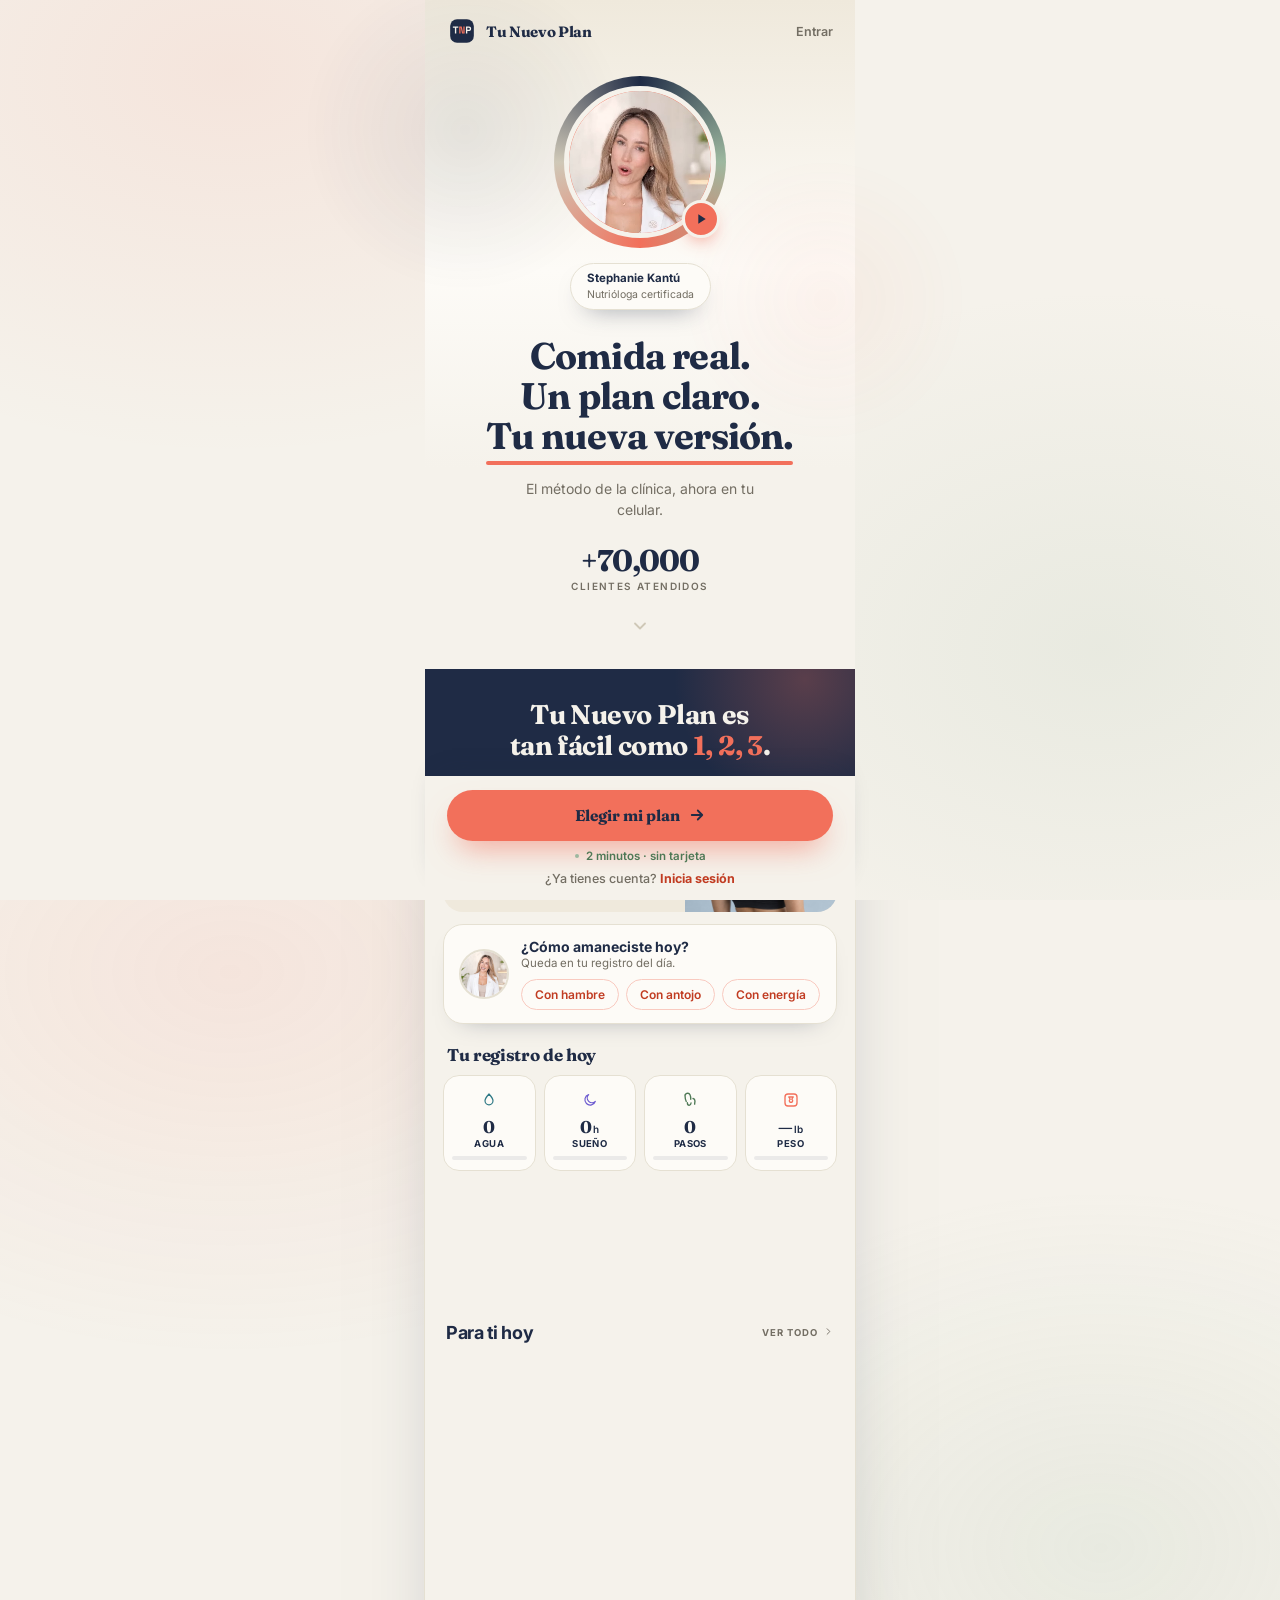
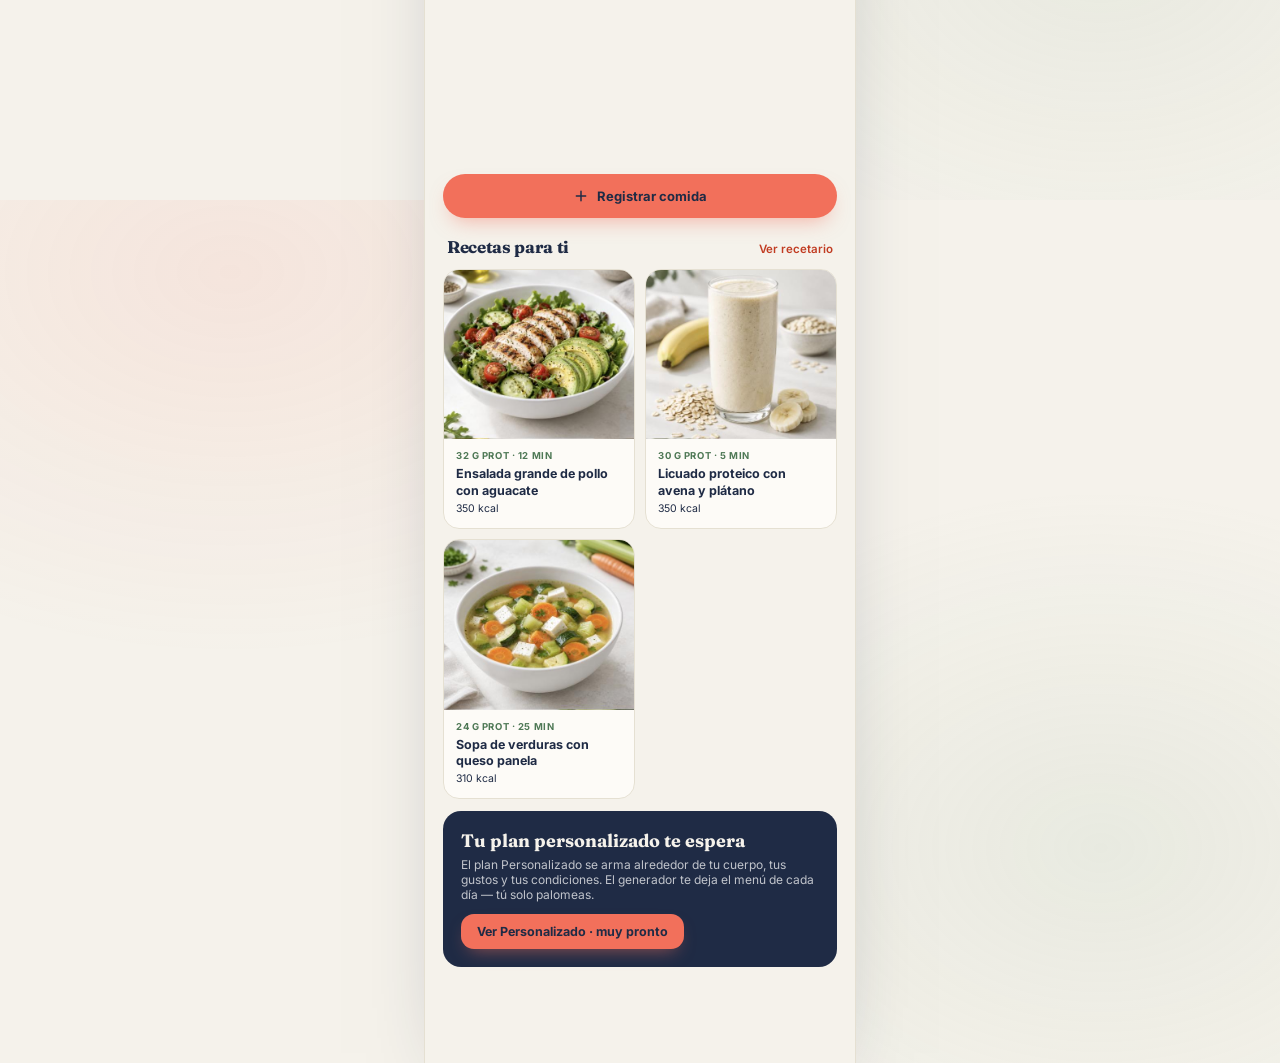
==== commit d52c8dad: "v67 los seis programas, y la venta cerrada hasta que Stripe este listo" ====
--- a/tnp-app-github/index.html
+++ b/tnp-app-github/index.html
@@ -1184,10 +1184,30 @@
    su menu se genera igual, y para cobrarlos se ofrece Personalizado, que se arma
    alrededor del caso de cada quien. Cuando abra un plan, basta agregarlo aqui. */
 const SITIO="https://tunuevoplan.com";
-const PROG_PROD={PESO:"plan_peso",GLP1:"plan_glp1",PERSONALIZADO:"plan_personalizado"};
+/* Los SEIS programas de Stephy. Cada uno con el id que ya tiene en la base
+   (tabla `productos`, columna `programa`): ahi FUERTE ya es `plan_fuerte` y se
+   llama "Body Recomp", asi que Body Recomp NO es `plan_personalizado`.
+   `plan_personalizado` es otro programa (PERSONALIZADO) y no es de los seis. */
+const PROG_PROD={
+ DESINFLAMAR:"plan_desinflamar",
+ PESO:"plan_peso",
+ FUERTE:"plan_fuerte",
+ GLP1:"plan_glp1",
+ MENOPAUSIA:"plan_menopausia",
+ LIFESTYLE:"plan_lifestyle",
+};
+/* OJO antes de publicar: en Supabase solo estan ACTIVOS plan_peso y plan_glp1.
+   plan_desinflamar, plan_fuerte y plan_menopausia estan INACTIVOS, y
+   plan_lifestyle TODAVIA NO EXISTE. Y los precios de la base siguen en
+   3999/5999/7999: no coinciden con esta escalera. Hasta que Juan los acomode,
+   esos botones no deben completar una compra. */
 const PROD_INFO={
- plan_peso:{n:"Skinny Plan",precio:"$39.99",ancla:"/#programas"},
- plan_glp1:{n:"GLP1 Pro",precio:"$59.99",ancla:"/#programas"},
+ plan_desinflamar:{n:"Desinflama 10 Días",precio:"$39.99",ancla:"/#programas"},
+ plan_peso:{n:"Plan Ligero",precio:"$69.99",ancla:"/#programas"},
+ plan_fuerte:{n:"Body Recomp",precio:"$69.99",ancla:"/#programas"},
+ plan_glp1:{n:"Amigo GLP-1",precio:"$69.99",ancla:"/#programas"},
+ plan_menopausia:{n:"Plena",precio:"$69.99",ancla:"/#programas"},
+ plan_lifestyle:{n:"Lifestyle",precio:"$39.99",ancla:"/#programas"},
  plan_personalizado:{n:"Personalizado",precio:"$79.99",ancla:"/#personalizado"},
 };
 const SUPLE="plan_personalizado";
@@ -1195,22 +1215,51 @@
    mencionaban apuntan al plan Personalizado mientras no se vendan. */
 const TOP_EN_VENTA=false;
 const progPropio=p=>!!PROG_PROD[p];
-const planDeProg=p=>PROG_PROD[p]||SUPLE;
+/* Antes, un programa sin producto caia en SUPLE (plan_personalizado, $79.99):
+   el usuario terminaba pagando otra cosa sin enterarse. Ahora devuelve null y
+   quien lo use tiene que decidir que hacer. */
+const planDeProg=p=>PROG_PROD[p]||null;
+/* ===== INTERRUPTOR MAESTRO DE LA VENTA =====
+   Mientras VENTA_ABIERTA sea false, NINGUN boton de esta app manda a pagar
+   ni abre un checkout: todos caen en la hoja de "Proximamente". El quiz,
+   los numeros y el menu de 7 dias siguen funcionando completos y gratis.
+   Esta en false porque en Stripe solo estan activos plan_peso y plan_glp1;
+   plan_desinflamar, plan_fuerte y plan_menopausia estan inactivos,
+   plan_lifestyle no existe, y los precios de la base (3999/5999/7999) no
+   coinciden con esta escalera. Cobrar asi le cobraria a la gente el precio
+   equivocado, o el producto equivocado.
+   Cuando Juan acomode los seis productos: poner esto en true. Es el unico
+   cambio necesario — la venta abre completa por los mismos botones. */
+const VENTA_ABIERTA=false;
+function hojaProximamente(){
+ sheet(`<h3>Muy pronto</h3>
+  <div class="sm" style="margin-top:7px">Los programas abren en unos días. Todavía no se puede comprar aquí.</div>
+  <div class="sm" style="margin-top:9px">Lo que ya es tuyo y funciona desde hoy: tus números, tu menú de 7 días y tu seguimiento. Están guardados en este teléfono.</div>
+  <div class="sm" style="margin-top:9px">Te avisamos al correo que nos dejaste en cuanto abra tu programa.</div>
+  <button class="btn solid" style="width:100%;margin-top:14px" data-a="proxOk">Entendido</button>`);
+}
 function irAPlanes(){
+ if(!VENTA_ABIERTA){hojaProximamente();return}
  /* sin programa elegido no se le manda a una tarjeta en particular */
  const prog=S&&S.quiz?S.quiz.prog:null;
- const d=prog?PROD_INFO[planDeProg(prog)]:null;
+ const idp=prog?planDeProg(prog):null;
+ const d=idp?PROD_INFO[idp]:null;
  location.href=SITIO+(d?d.ancla:"/#programas");
 }
 
 const PROG_META={
- PESO:{label:"SKINNY PLAN",adj:-400,gkg:1.4},
- DESINFLAMAR:{label:"GUT RESET",adj:-250,gkg:1.2},
+ PESO:{label:"PLAN LIGERO",adj:-400,gkg:1.4},
+ DESINFLAMAR:{label:"DESINFLAMA 10 DÍAS",adj:-250,gkg:1.2},
  FUERTE:{label:"BODY RECOMP",adj:0,gkg:1.6},
  BALANCE:{label:"GLUCO CONTROL",adj:-250,gkg:1.2},
- GLP1:{label:"GLP1 PRO",adj:-300,gkg:1.5},
+ GLP1:{label:"AMIGO GLP-1",adj:-300,gkg:1.5},
  PERSONALIZADO:{label:"PERSONALIZADO",adj:-300,gkg:1.5},
- MENOPAUSIA:{label:"MENO SMART",adj:-250,gkg:1.6},
+ MENOPAUSIA:{label:"PLENA",adj:-250,gkg:1.6},
+ /* Lifestyle es mantenimiento: no lleva deficit. El motor nuevo lo arma por
+    porciones (nivel de Plan Ligero + 2 almidones + 1 grasa + 1 proteina) y no
+    calcula calorias; estos numeros son solo para la calculadora vieja de la
+    app, que se va a reemplazar por el motor. */
+ LIFESTYLE:{label:"LIFESTYLE",adj:0,gkg:1.2},
 };
 const SLOTS=["Desayuno","Comida","Colación","Cena"];
 const PROG_ICON={
@@ -1405,7 +1454,7 @@
 function startApp(fromQuiz){
  if(fromQuiz){
   const q=ob.q;
-  if(q.cond.includes("glp1")&&q.prog!=="GLP1")toast("Te pusimos en GLP1 Pro por tu tratamiento");
+  if(q.cond.includes("glp1")&&q.prog!=="GLP1")toast("Te pusimos en Amigo GLP-1 por tu tratamiento");
   if(q.cond.includes("glp1"))q.prog="GLP1";
   q.dislikes=Array.from(new Set((q.dislikes||[]).concat((q.salud&&q.salud.alerg)||[])));
   S={name:(ob.lead&&ob.lead.nombre)||"Tú",quiz:q,goals:calcGoals(q),day:1,streak:0,inicio:hoyISO(),done:[false,false,false,false],swaps:{},acepto:ob.acepto||{v:TERMS_VER,t:new Date().toISOString()}};
@@ -1550,7 +1599,7 @@
      return `<div class="rcard" data-rec="${k}"><div class="rimg"><img src="plato-${k}.jpg" alt="${d.n}" loading="lazy"></div><div class="rbody"><div class="rt">${d.p} g prot · ${d.min} min</div><h4>${d.n}</h4><p>${d.k} kcal</p></div></div>`}).join("")}</div>
     <div class="upCard"><h4>Tu plan personalizado te espera</h4>${TOP_EN_VENTA
      ?`<p>Con la membresía TOP, el generador arma tu menú de cada día — tú solo palomeas. Kit + plan vivo + app.</p><button class="upBtn" data-a="up">Conocer TOP · $129.99/mes</button>`
-     :`<p>El plan Personalizado se arma alrededor de tu cuerpo, tus gustos y tus condiciones. El generador te deja el menú de cada día — tú solo palomeas.</p><button class="upBtn" data-a="up">Ver Personalizado · ${PROD_INFO[SUPLE].precio}/mes</button>`}</div>`;
+     :`<p>El plan Personalizado se arma alrededor de tu cuerpo, tus gustos y tus condiciones. El generador te deja el menú de cada día — tú solo palomeas.</p><button class="upBtn" data-a="up">Ver Personalizado · ${VENTA_ABIERTA?PROD_INFO[SUPLE].precio+"/mes":"muy pronto"}</button>`}</div>`;
  const totalD=28, pct=Math.max(0,Math.min(100,Math.round(S.day/totalD*100)));
  const tsk=S.tasks||(S.tasks={});
  const tareasHTML=TAREAS.map(t=>`<div class="hTask ${tsk[t.k]?'on':''}" data-a="task" data-p="${t.k}">
@@ -1629,18 +1678,18 @@
 
 /* ================== RENDER: PLAN ================== */
 /* Brand Bible: un solo color institucional para todos los programas — prohibido un color por plan */
-const PROG_ACCENT={PESO:"var(--tinta)",DESINFLAMAR:"var(--tinta)",FUERTE:"var(--tinta)",BALANCE:"var(--tinta)",GLP1:"var(--tinta)",PERSONALIZADO:"var(--tinta)",MENOPAUSIA:"var(--tinta)"};
+const PROG_ACCENT={PESO:"var(--tinta)",DESINFLAMAR:"var(--tinta)",FUERTE:"var(--tinta)",BALANCE:"var(--tinta)",GLP1:"var(--tinta)",PERSONALIZADO:"var(--tinta)",MENOPAUSIA:"var(--tinta)",LIFESTYLE:"var(--tinta)"};
 /* ---- Detalle de los planes. PLAN_ORDER decide cuales se muestran ---- */
 const PLAN_INFO={
- PESO:{n:"Skinny Plan",tag:"Reseteo metabólico. Comida real, estructura clara.",precio:"$39.99",
+ PESO:{n:"Plan Ligero",tag:"Reseteo metabólico. Comida real, estructura clara.",precio:"$69.99",
   who:"Para ti si quieres bajar de peso y <b>mantenerlo</b> — con un plan armado, no a punta de fuerza de voluntad.",
   dia:"4 tiempos al día",kit:"Skinny Kit + tus suplementos",
   inc:["Tu menú armado desde el banco de alimentos de Stephy","Porciones definidas: nada que pesar ni contar","Recetas del programa y lista de súper","Intercambios: cambia un alimento sin salirte del plan","Guía de arranque del programa"]},
- DESINFLAMAR:{n:"Gut Reset",tag:"Menos inflamación. Una digestión que no pesa.",precio:"$39.99",
+ DESINFLAMAR:{n:"Desinflama 10 Días",tag:"Menos inflamación. Una digestión que no pesa.",precio:"$39.99",
   who:"Para ti si vives con inflamación, digestión lenta o te sientes pesado aunque comas sano.",
   dia:"4 tiempos al día",kit:"Skinny Kit + tus suplementos",
   inc:["Menú enfocado en microbiota y digestión","Alimentos que desinflaman, sin cortar grupos completos","Recetas del programa y lista de súper","Intercambios: cambia un alimento sin salirte del plan","Guía de arranque del programa"]},
- FUERTE:{n:"Body Recomp",tag:"Menos grasa, más músculo. Transforma tu cuerpo.",precio:"$39.99",
+ FUERTE:{n:"Body Recomp",tag:"Menos grasa, más músculo. Transforma tu cuerpo.",precio:"$69.99",
   who:"Para ti si esto no se trata solo del número en la báscula: quieres bajar grasa, marcarte y construir músculo.",
   dia:"4 tiempos al día",kit:"Skinny Kit + tus suplementos",
   inc:["Menú construido alrededor de tu proteína del día","Pensado para acompañar tu entrenamiento","Recetas del programa y lista de súper","Intercambios: cambia un alimento sin salirte del plan","Guía de arranque del programa"]},
@@ -1649,16 +1698,21 @@
   dia:"4 tiempos al día",kit:"Skinny Kit + tus suplementos",
   inc:["Menú que evita los picos de azúcar","Proteína y fibra en cada comida del día","Recetas del programa y lista de súper","Intercambios: cambia un alimento sin salirte del plan","Guía de arranque del programa"],
   nota:"Acompañamiento nutricional. No es tratamiento médico ni sustituye el control, los estudios ni el medicamento que te indicó tu doctor."},
- GLP1:{n:"GLP1 Pro",tag:"Come bien mientras dura tu tratamiento.",precio:"$59.99",
+ GLP1:{n:"Amigo GLP-1",tag:"Come bien mientras dura tu tratamiento.",precio:"$69.99",
   who:"Para ti si llevas un tratamiento GLP-1 <b>con tu médico</b> y quieres que lo que bajes sea grasa, no músculo.",
   dia:"Porciones suaves, fáciles de tolerar",kit:"Skinny Kit + tus suplementos",
   inc:["Menú fácil de pasar cuando el hambre casi no aparece","Enfocado en que no pierdas músculo","Recetas del programa y lista de súper","Intercambios: cambia un alimento sin salirte del plan","Guía de arranque del programa"],
   nota:"Acompañamiento nutricional para personas bajo cuidado médico. No sustituye ni reemplaza tu tratamiento."},
- MENOPAUSIA:{n:"Meno Smart",tag:"Peri y menopausia, con un plan que sí entiende tu etapa.",precio:"$59.99",
+ MENOPAUSIA:{n:"Plena",tag:"Peri y menopausia, con un plan que sí entiende tu etapa.",precio:"$69.99",
   who:"Para ti si estás en perimenopausia o menopausia y tu cuerpo dejó de responder como antes.",
   dia:"4 tiempos al día",kit:"Skinny Kit + tus suplementos",
   inc:["Menú que protege músculo y hueso","Calcio y vitamina D desde comida real","Recetas del programa y lista de súper","Intercambios: cambia un alimento sin salirte del plan","Guía de arranque del programa"],
   nota:"Acompañamiento nutricional de la etapa. No es tratamiento de síntomas."},
+ LIFESTYLE:{n:"Lifestyle",tag:"Ya llegaste. Ahora el plan es que se quede.",precio:"$39.99",
+  who:"Para ti si ya bajaste lo que querías y ahora lo que sigue es <b>mantenerlo</b>, sin volver a empezar de cero.",
+  dia:"5 momentos al día",kit:"Skinny Kit + tus suplementos",
+  inc:["Tu mismo plan, con más porciones: ya no estás bajando","Transición de 2 semanas desde el programa que traías","Hasta 2 comidas libres por semana","Revisión mensual con los principios de acompañamiento de Stephy","Recetas, lista de súper e intercambios, como siempre"],
+  nota:"Mantenimiento. Si tu peso se mueve, la app ajusta una porción: tú no calculas nada."},
  PERSONALIZADO:{n:"Personalizado",tag:"Menopausia, inflamación, glucosa o músculo: armado para tu caso.",precio:"$79.99",
   who:"Para ti si quieres el plan más afinado a tu cuerpo, tus gustos y tus condiciones — y para ti si tu caso es menopausia, inflamación, glucosa inestable o recomposición: todo eso se arma aquí, uno por uno, con el método de Stephy.",
   dia:"4 tiempos al día",kit:"Skinny Kit + tus suplementos",
@@ -1669,7 +1723,7 @@
                     o     {yt:"ID_DE_YOUTUBE"}   (Short vertical)
    Vacio {} = todavia no hay video: se ve el poster y avisa que esta en grabacion. */
 const VID_POSTER="stephy.jpg";
-const PLAN_VID={PESO:{poster:"pv-peso.jpg",mp4:"vid-peso.mp4"},MENOPAUSIA:{poster:"pv-menopausia.jpg"},GLP1:{poster:"pv-glp1.jpg"},DESINFLAMAR:{poster:"pv-desinflamar.jpg"},BALANCE:{poster:"pv-balance.jpg"},FUERTE:{poster:"pv-fuerte.jpg"},PERSONALIZADO:{poster:"pv-personalizado.jpg"}};
+const PLAN_VID={PESO:{poster:"pv-peso.jpg",mp4:"vid-peso.mp4"},MENOPAUSIA:{poster:"pv-menopausia.jpg"},GLP1:{poster:"pv-glp1.jpg"},DESINFLAMAR:{poster:"pv-desinflamar.jpg"},BALANCE:{poster:"pv-balance.jpg"},FUERTE:{poster:"pv-fuerte.jpg"},PERSONALIZADO:{poster:"pv-personalizado.jpg"},LIFESTYLE:{}};
 const PL_SVG='<svg viewBox="0 0 24 24"><path d="M7 4.5v15l13-7.5z"/></svg>';
 function planVidInner(k){
  const v=PLAN_VID[k]||{},p=v.poster||VID_POSTER;
@@ -1686,6 +1740,7 @@
  DESINFLAMAR:"Si vives inflamada",
  BALANCE:"Si tu azúcar anda inestable",
  FUERTE:"Si quieres marcarte",
+ LIFESTYLE:"Si ya llegaste a tu meta",
  PERSONALIZADO:"Si tu caso pide algo propio",
 };
 /* Foto vertical de cada programa en la pastilla */
@@ -1693,10 +1748,14 @@
  PESO:"pv-peso.jpg",MENOPAUSIA:"pv-menopausia.jpg",GLP1:"pv-glp1.jpg",
  DESINFLAMAR:"pv-desinflamar.jpg",BALANCE:"pv-balance.jpg",
  FUERTE:"pv-fuerte.jpg",PERSONALIZADO:"pv-personalizado.jpg",
+ /* PENDIENTE: Lifestyle no tiene foto propia todavia. Mientras, la de Stephy. */
+ LIFESTYLE:"stephy.jpg",
 };
-/* Solo los planes en venta. Las fichas de los otros se quedan completas abajo:
-   el dia que abra uno, se agrega aqui y a PROG_PROD y vuelve a aparecer. */
-const PLAN_ORDER=["PESO","GLP1","PERSONALIZADO"];
+/* Los SEIS programas de Stephy, en el mismo orden que el sitio:
+   Desinflama es la entrada, luego los tres de bajar de peso, luego Plena y
+   Lifestyle. GLUCO CONTROL y PERSONALIZADO se quedan fuera: no son de los
+   seis. Sus fichas siguen completas abajo por si se reabren. */
+const PLAN_ORDER=["DESINFLAMAR","PESO","FUERTE","GLP1","MENOPAUSIA","LIFESTYLE"];
 function renderPills(){
  const el=$("wPills"); if(!el) return;
  const CH='<svg viewBox="0 0 24 24" fill="none" stroke="currentColor" stroke-width="2.8" stroke-linecap="round" stroke-linejoin="round"><path d="M9 6l6 6-6 6"/></svg>';
@@ -1745,7 +1804,7 @@
   body=`<div class="chips">${F.map(f=>`<span class="fchip ${ui.recFilter===f[0]?'on':''}" data-a="filter" data-p="${f[0]}">${f[1]}</span>`).join("")}</div>
    <div class="rgrid">${list.map(([k,d])=>`<div class="rcard" data-rec="${k}"><div class="rimg"><img src="plato-${k}.jpg" alt="${d.n}" loading="lazy"></div><div class="rbody"><div class="rt">${d.p} g prot · ${d.min} min</div><h4>${d.n}</h4><p>${d.k} kcal</p></div></div>`).join("")}</div>`;
  } else if(S.nivel==="app"){
-  body=`<div class="upCard" style="margin-top:16px"><h4>Aún no tienes un plan activo</h4><p>Tu membresía incluye comunidad, videos y recetario. Compra el programa de tu meta para abrir tu menú, tus números y tu seguimiento.</p><button class="upBtn" data-a="up">Ver programas</button></div>
+  body=`<div class="upCard" style="margin-top:16px"><h4>Aún no tienes un plan activo</h4><p>Tu membresía incluye comunidad, videos y recetario. ${VENTA_ABIERTA?"Compra el programa de tu meta":"Los programas abren muy pronto"} para abrir tu menú, tus números y tu seguimiento.</p><button class="upBtn" data-a="up">Ver programas</button></div>
    <div class="secT" style="margin-top:18px"><h3>Recetas para hoy</h3></div>
    <div class="rgrid">${["avenaCr","tacosPo","ensPollo","sopaVer"].map(k=>{const d=DP[k];return `<div class="rcard" data-rec="${k}"><div class="rimg"><img src="plato-${k}.jpg" alt="${d.n}" loading="lazy"></div><div class="rbody"><div class="rt">${d.p} g prot</div><h4>${d.n}</h4><p>${d.k} kcal</p></div>`}).join("")}</div>`;
  } else {
@@ -2100,7 +2159,7 @@
  else if(act==="saveProgreso"){const inp=$("iPesoP");const val=inp?KG(inp.value):0;if(val){S.habits.peso=val;pushProgress(val)}save();renderHoy();renderPerfil();$("sheetBg").classList.remove("on");toast("Progreso guardado");if(val)setTimeout(revisarPremios,420)}
  else if(act==="sub"){ui.sub=!ui.sub;renderTienda();toast(ui.sub?"Suscríbete y ahorra activado — 15% off":"Suscripción desactivada")}
  else if(act==="add"){toast(a.dataset.p+" agregado al carrito")}
- else if(act==="buy"){toast("Checkout se conecta con Shopify en Fase 1")}
+ else if(act==="buy"){if(!VENTA_ABIERTA){hojaProximamente();return} toast("Checkout se conecta en Fase 1")}
  else if(act==="abrirCuenta"){accAbrir("entrar");return}
  else if(act==="salirCuenta"){salirCuenta();return}
  else if(act==="verPlanes"){irAPlanes();return}
@@ -2159,6 +2218,7 @@
  else if(act==="gratAll"){gratitudTodo()}
  else if(act==="premioVer"){const m=premiosLista().find(x=>x.id===a.dataset.p);if(m)celebrar(m)}
  else if(act==="premioOk"){$("sheetBg").classList.remove("on")}
+ else if(act==="proxOk"){$("sheetBg").classList.remove("on")}
  else if(act==="pdPlay"){
   const k=a.dataset.p,v=PLAN_VID[k]||{},box=a.closest(".pdVid")||a;
   const yav=box.querySelector("video");
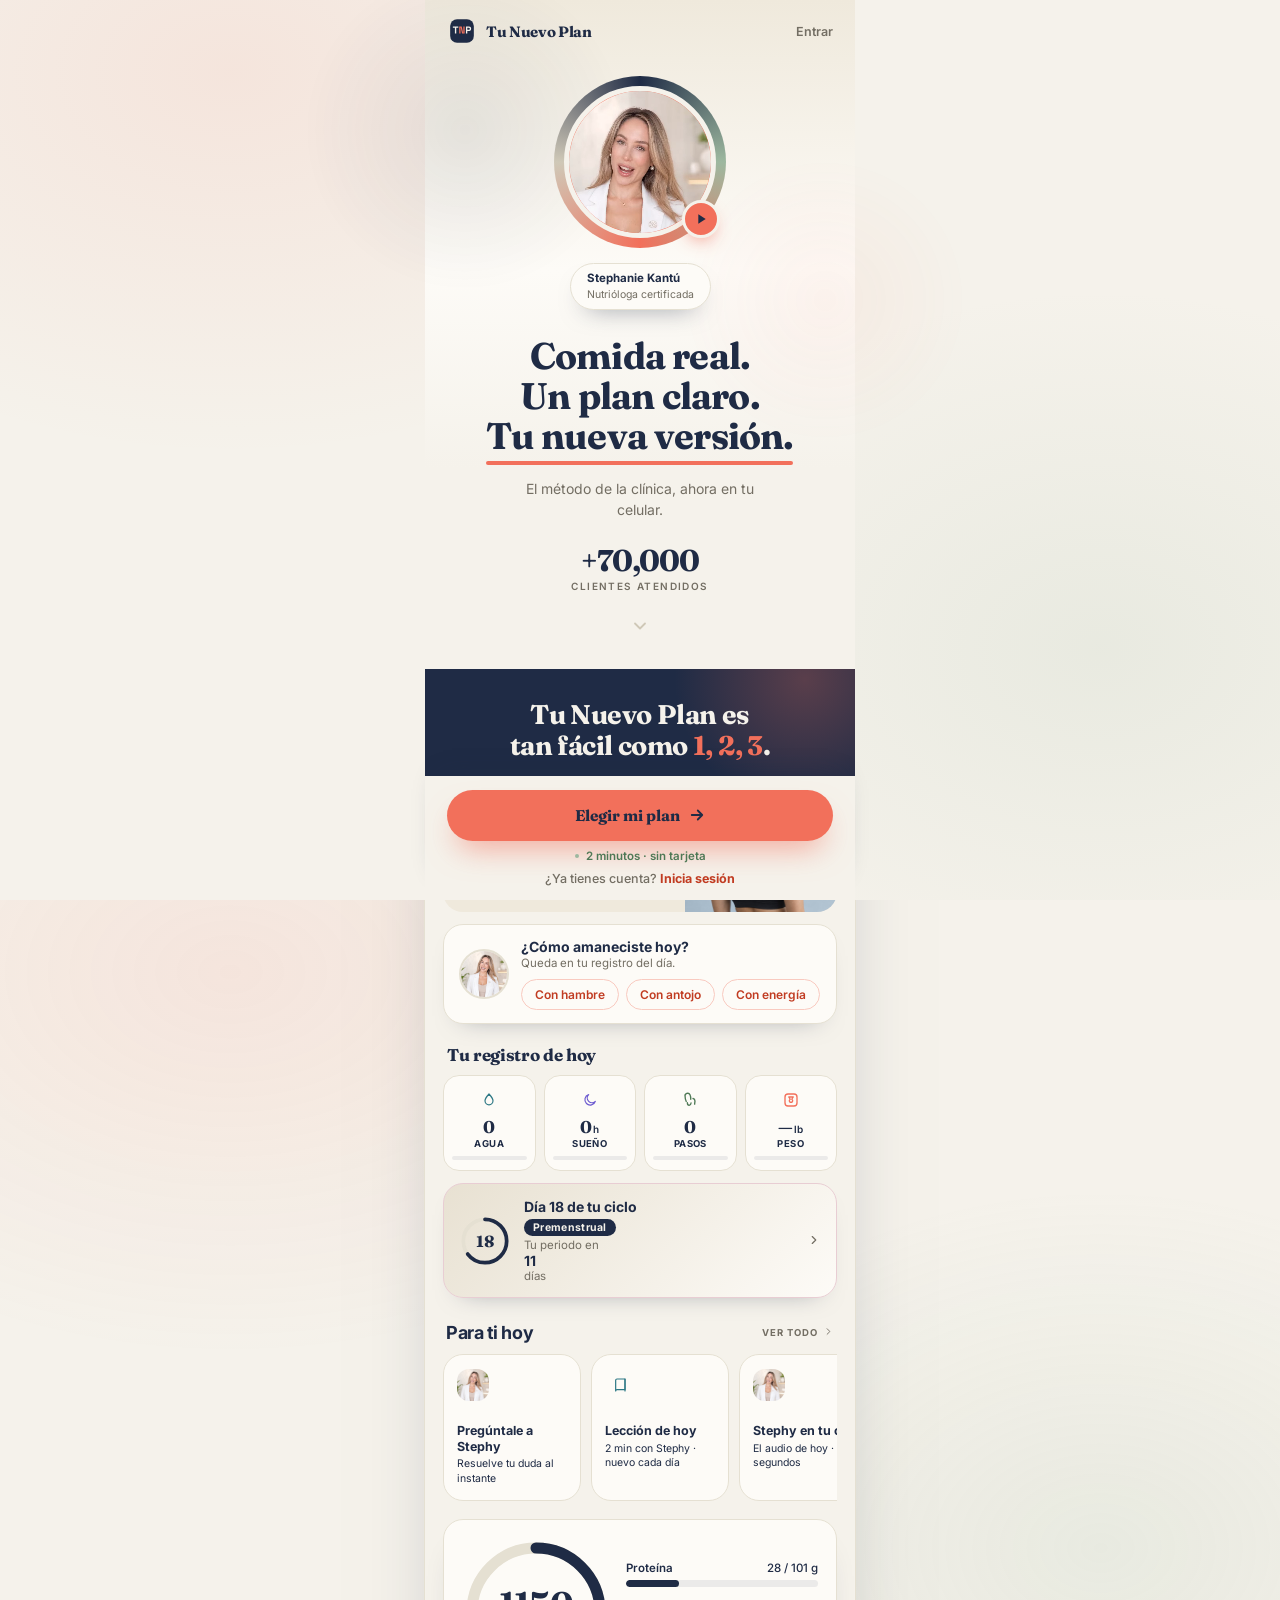
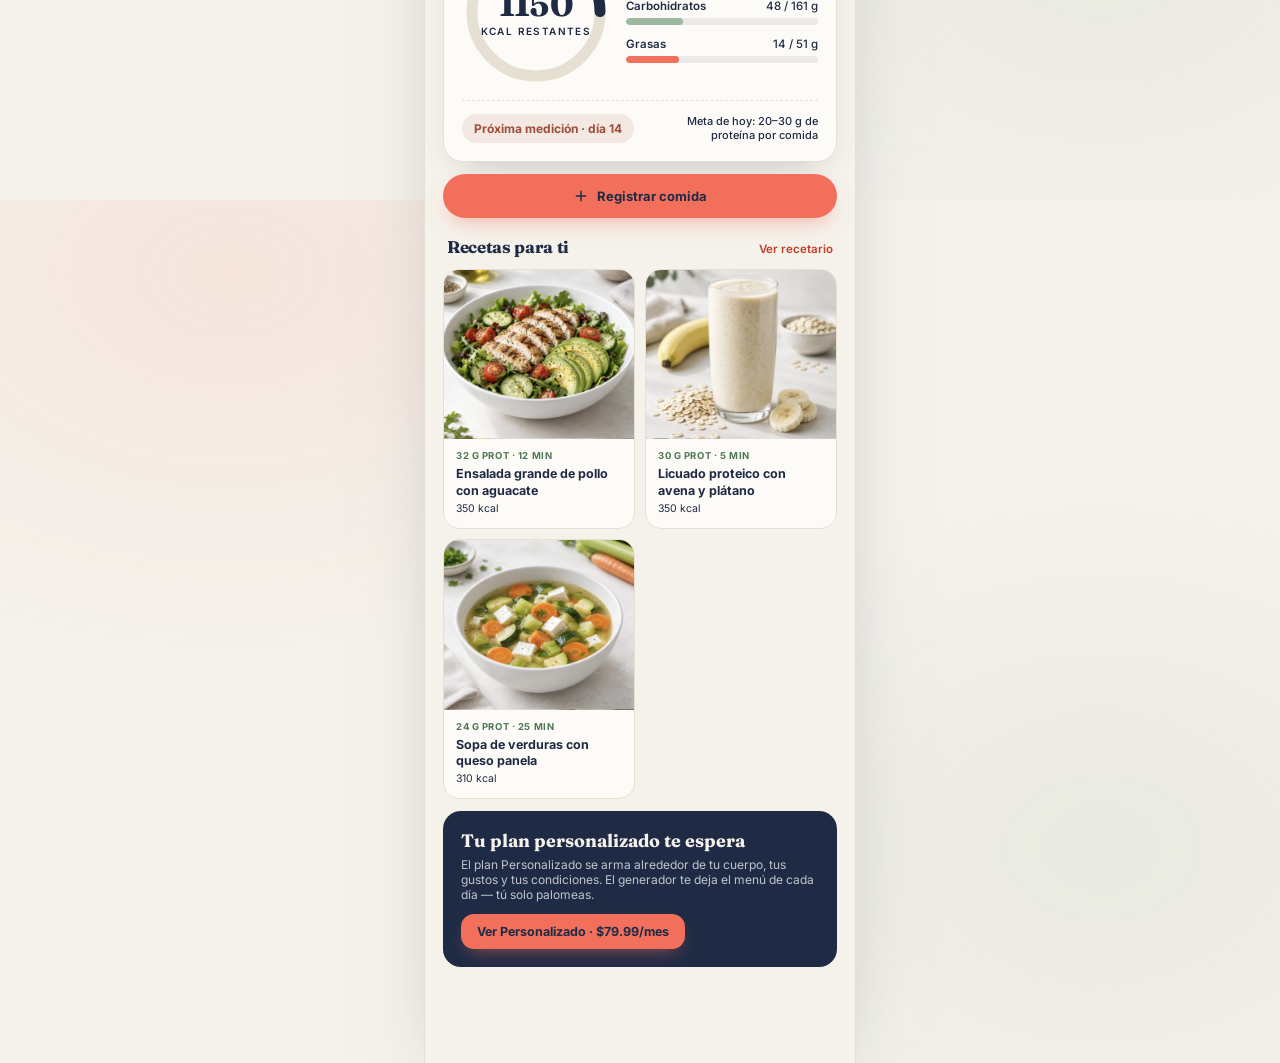
==== commit d14e9961: "v68 VENTA ABIERTA: los botones de la app ya cobran" ====
--- a/tnp-app-github/index.html
+++ b/tnp-app-github/index.html
@@ -1196,11 +1196,20 @@
  MENOPAUSIA:"plan_menopausia",
  LIFESTYLE:"plan_lifestyle",
 };
-/* OJO antes de publicar: en Supabase solo estan ACTIVOS plan_peso y plan_glp1.
-   plan_desinflamar, plan_fuerte y plan_menopausia estan INACTIVOS, y
-   plan_lifestyle TODAVIA NO EXISTE. Y los precios de la base siguen en
-   3999/5999/7999: no coinciden con esta escalera. Hasta que Juan los acomode,
-   esos botones no deben completar una compra. */
+/* Estado al 17 de noviembre de 2026. LA VENTA ESTA ABIERTA.
+   Los 7 productos estan en Stripe, cuenta "Tu Nuevo Plan"
+   (acct_1UNIfoI9LezkSoCM), en PRODUCCION, cada uno con su lookup key igual
+   al id de aqui (plan_peso, plan_lifestyle, ...), y los 7 price_id de
+   produccion ya estan guardados en productos.stripe_price con activo=true.
+   Las dos llaves de produccion (STRIPE_SECRET_KEY y STRIPE_WEBHOOK_SECRET)
+   estan cargadas en Vercel y redesplegadas.
+   Probado con dinero real el 16 de noviembre: compra -> acceso abierto ->
+   reembolso -> acceso cerrado. El webhook de produccion es
+   we_1UcVJrI9LezkSoCMMPJ5ic41; hay otros dos en la cuenta que NO son este.
+   OJO con lo que el cliente recibe: la nutriologa todavia no valida los dias
+   de menu de Plan Ligero, Lifestyle y Plena, y Body Recomp sale sin videos de
+   ejercicio. Juan lo sabe y decidio abrir los botones igual (17 nov).
+   Para cerrar la venta otra vez: VENTA_ABIERTA = false, una sola linea. */
 const PROD_INFO={
  plan_desinflamar:{n:"Desinflama 10 Días",precio:"$39.99",ancla:"/#programas"},
  plan_peso:{n:"Plan Ligero",precio:"$69.99",ancla:"/#programas"},
@@ -1230,7 +1239,7 @@
    equivocado, o el producto equivocado.
    Cuando Juan acomode los seis productos: poner esto en true. Es el unico
    cambio necesario — la venta abre completa por los mismos botones. */
-const VENTA_ABIERTA=false;
+const VENTA_ABIERTA=true;
 function hojaProximamente(){
  sheet(`<h3>Muy pronto</h3>
   <div class="sm" style="margin-top:7px">Los programas abren en unos días. Todavía no se puede comprar aquí.</div>
